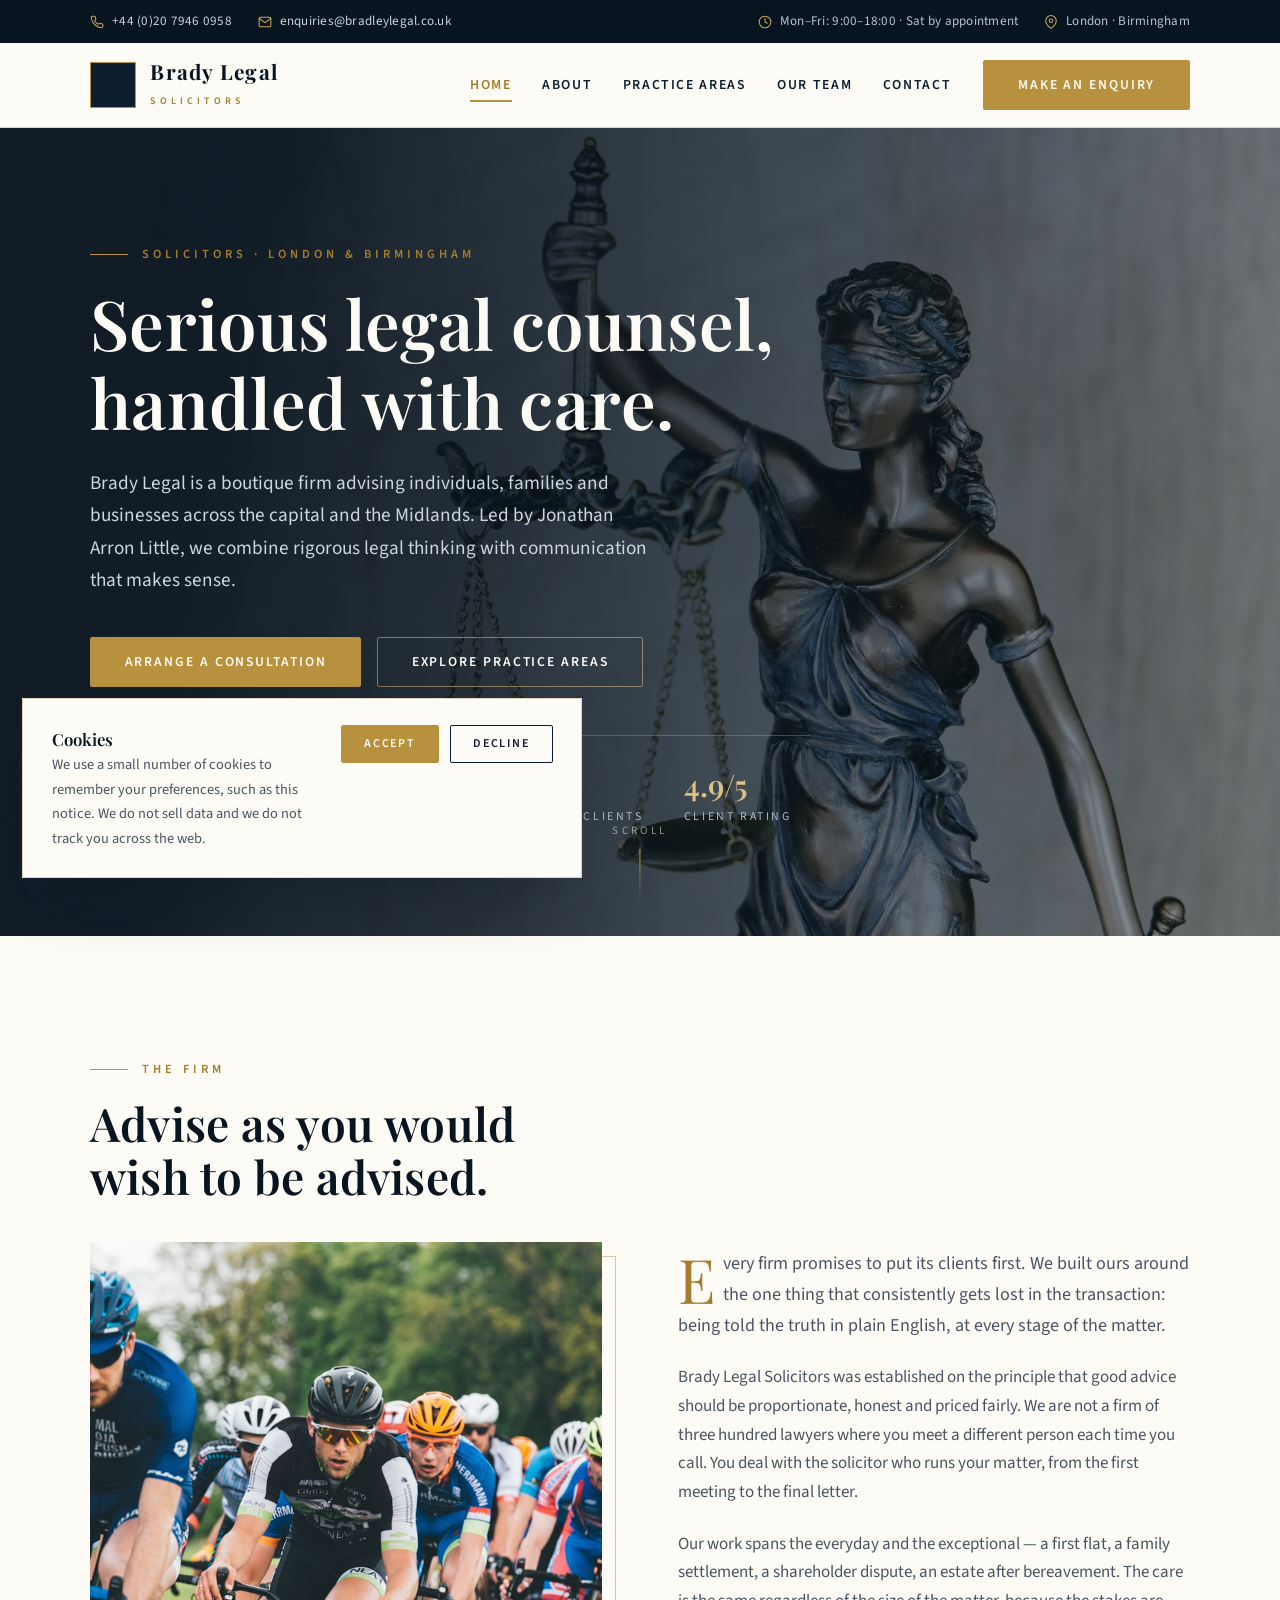
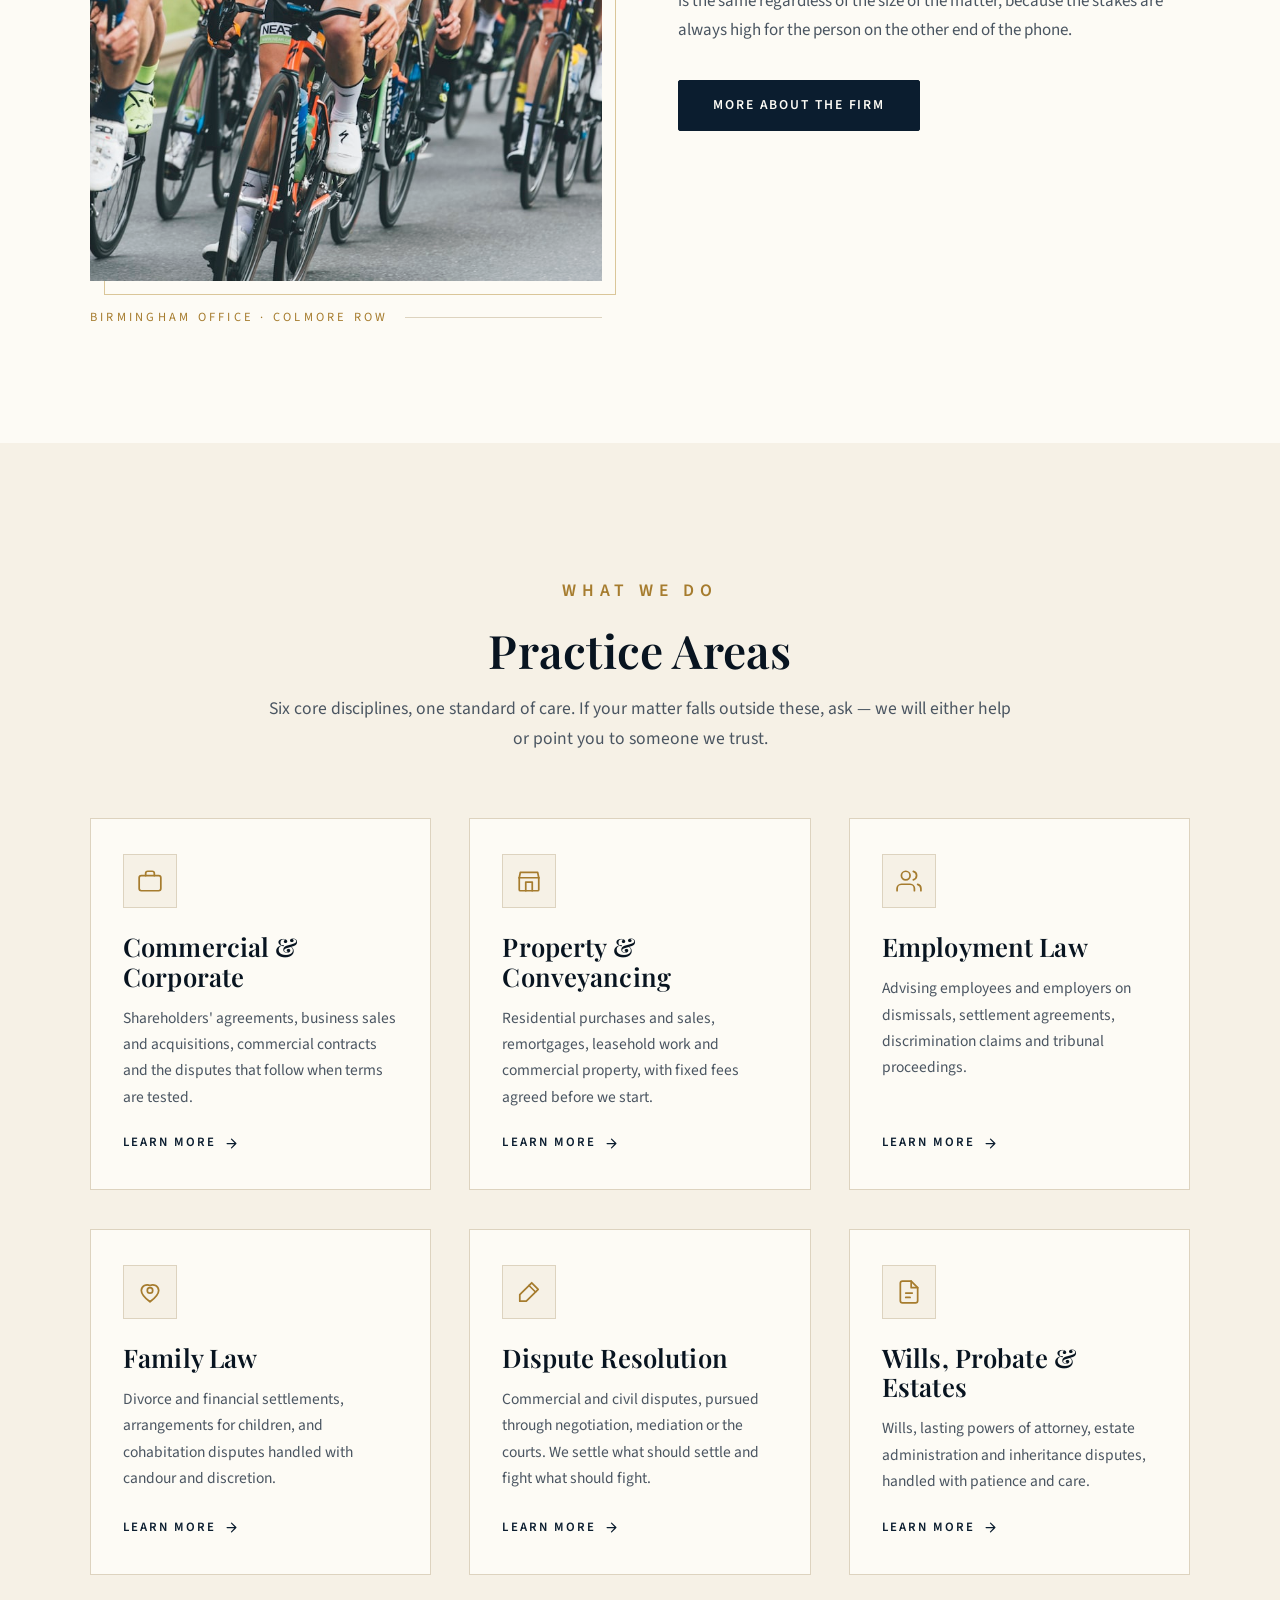
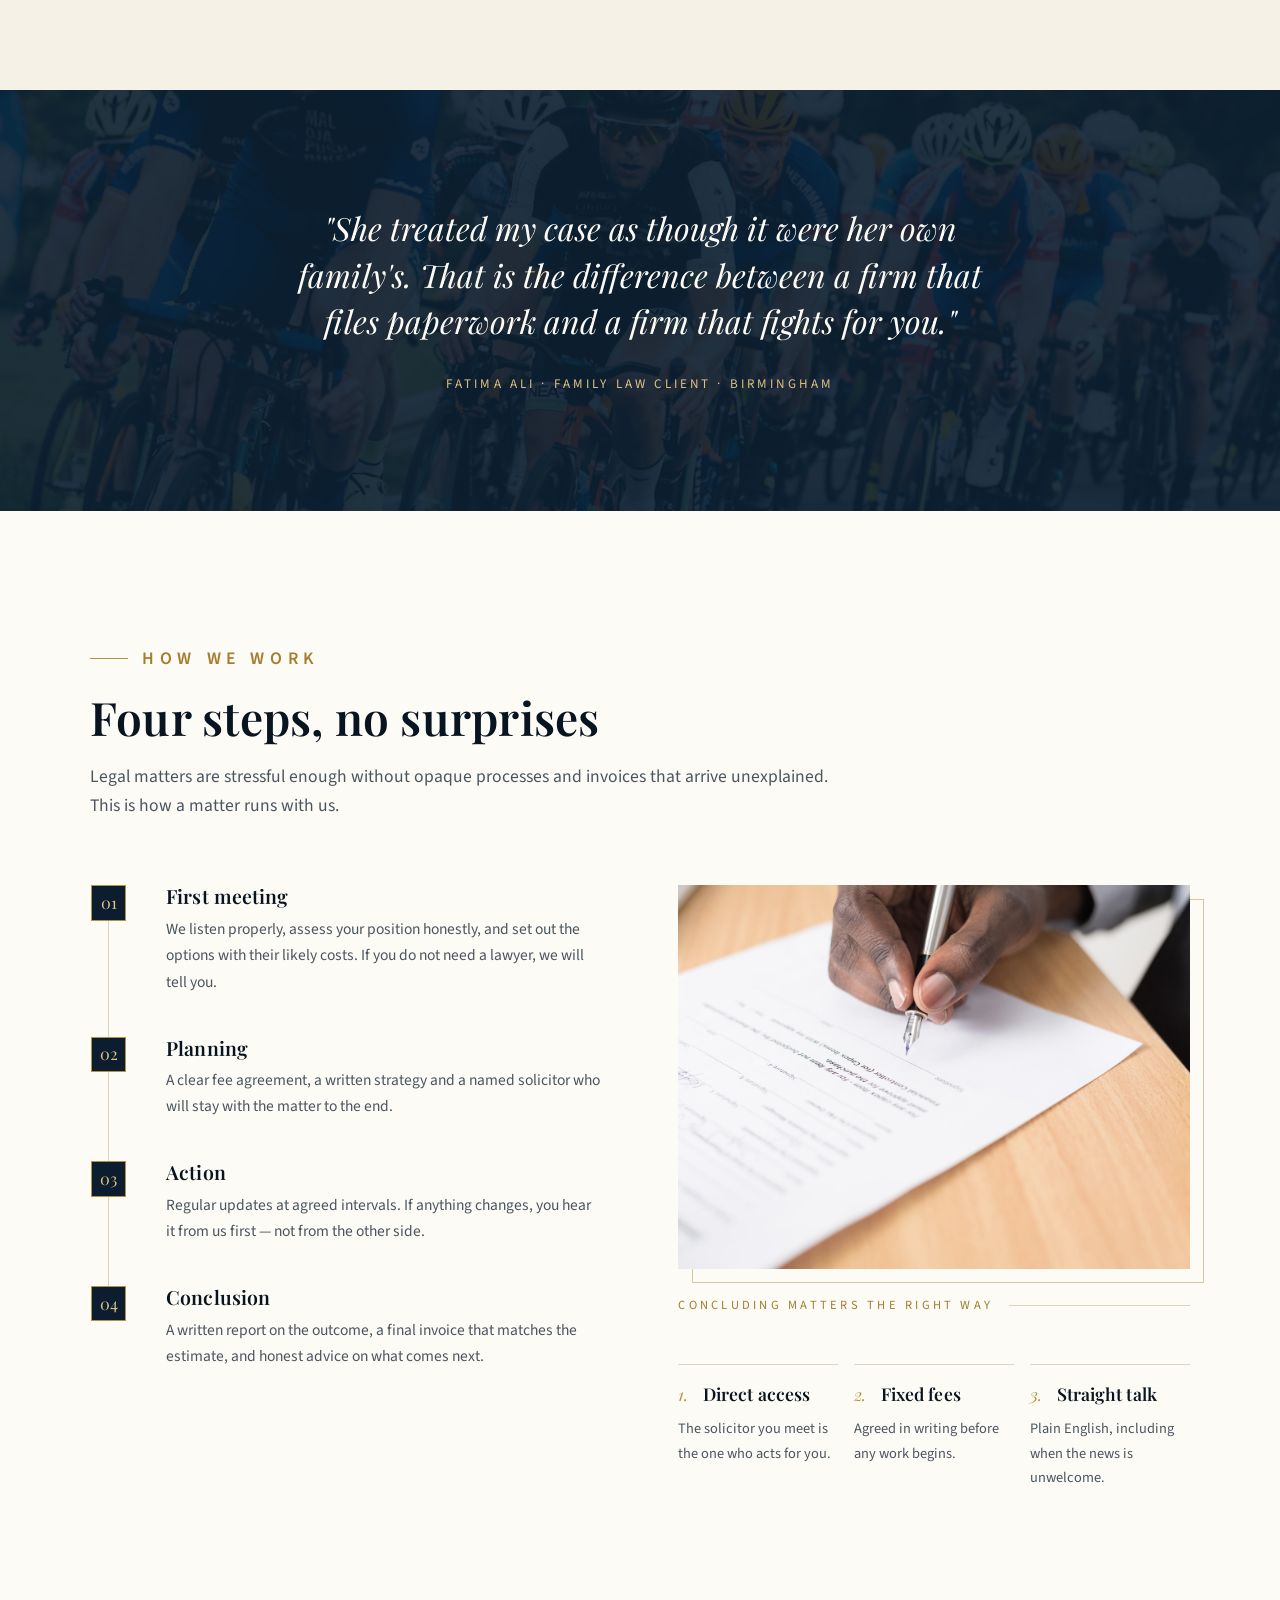
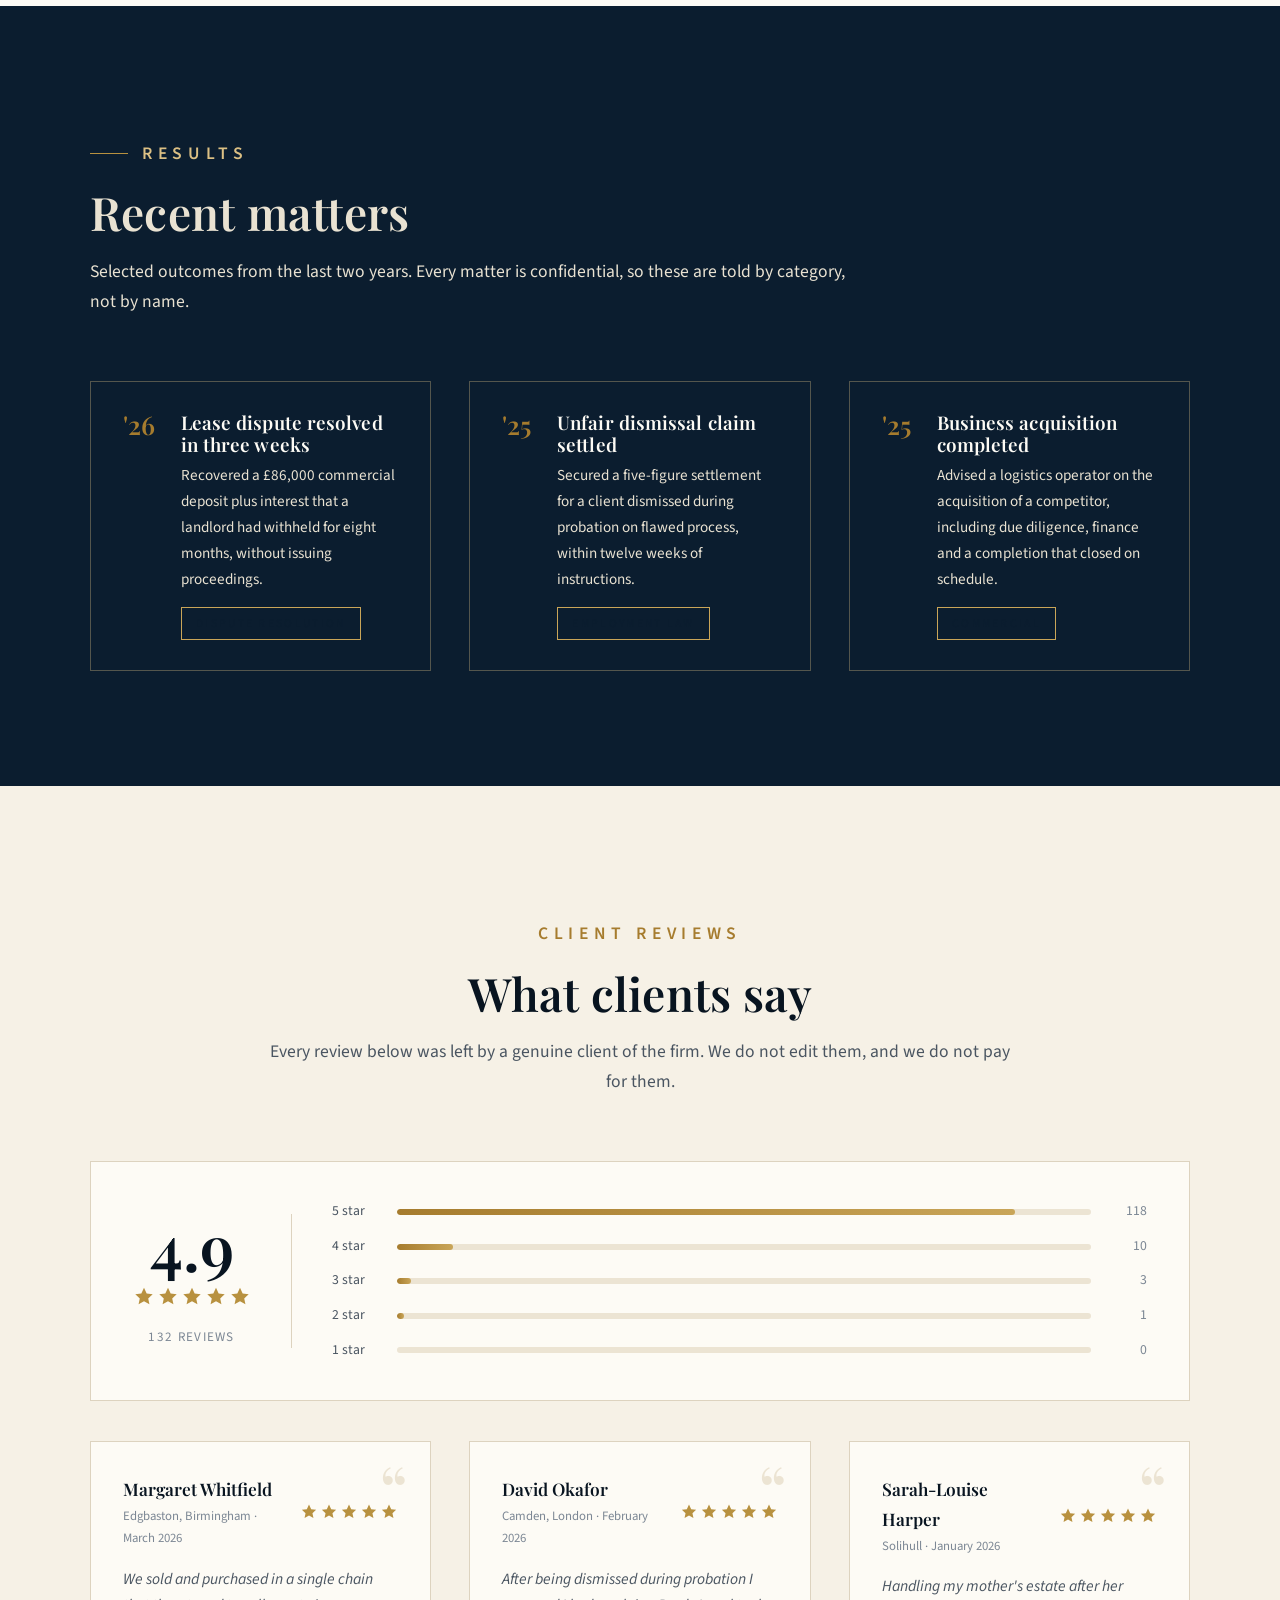
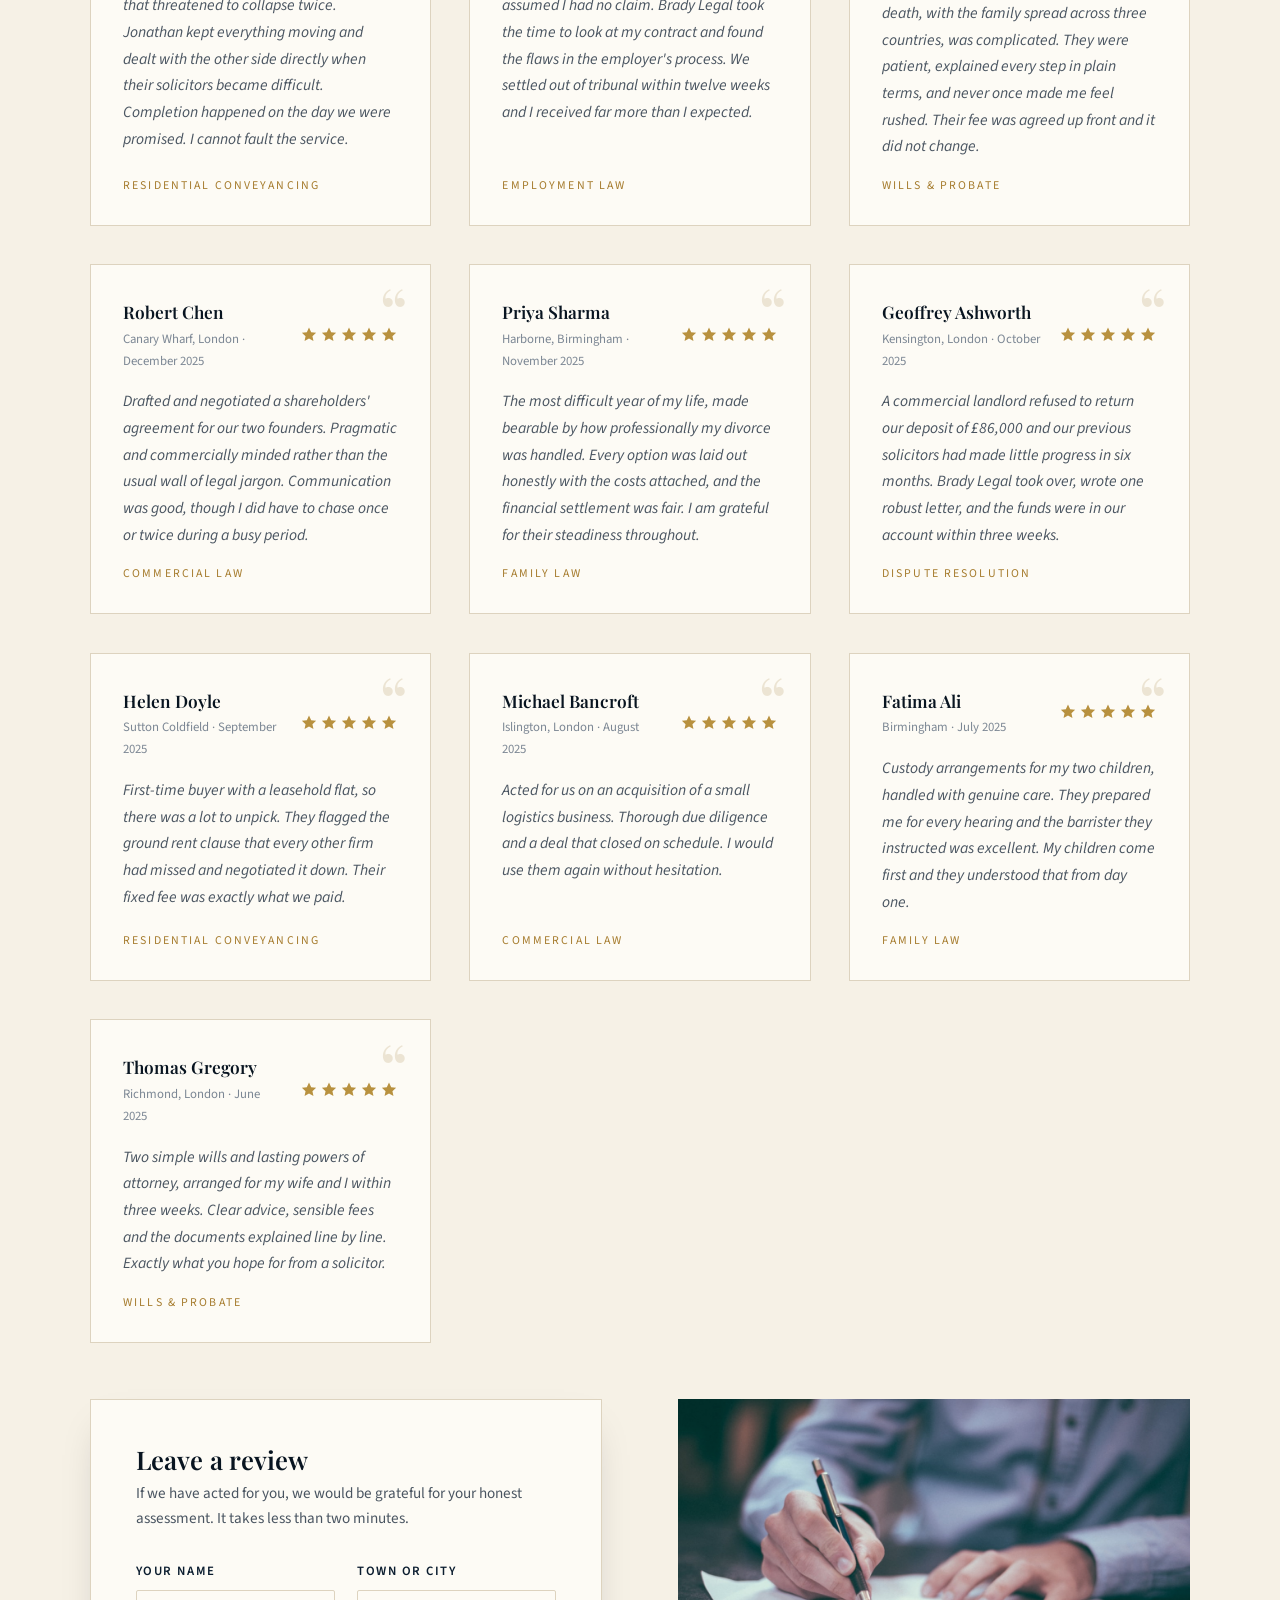
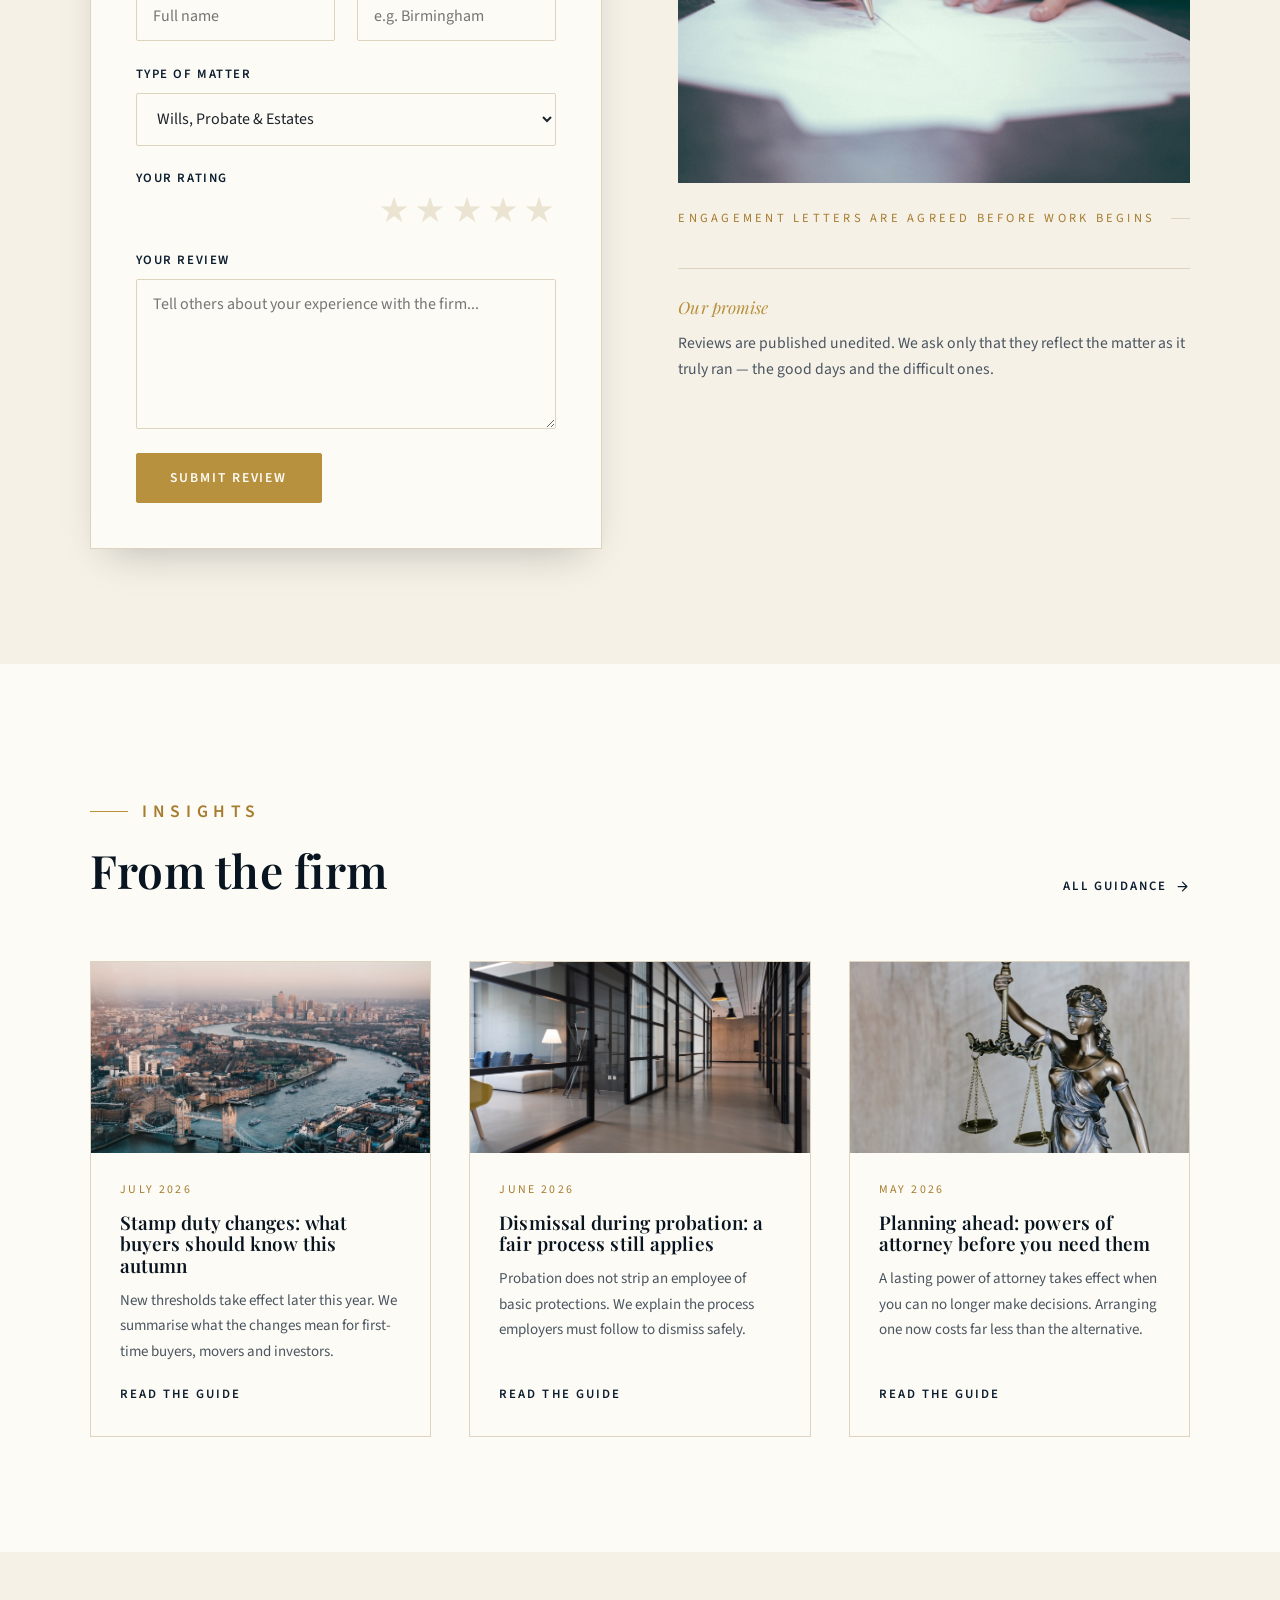
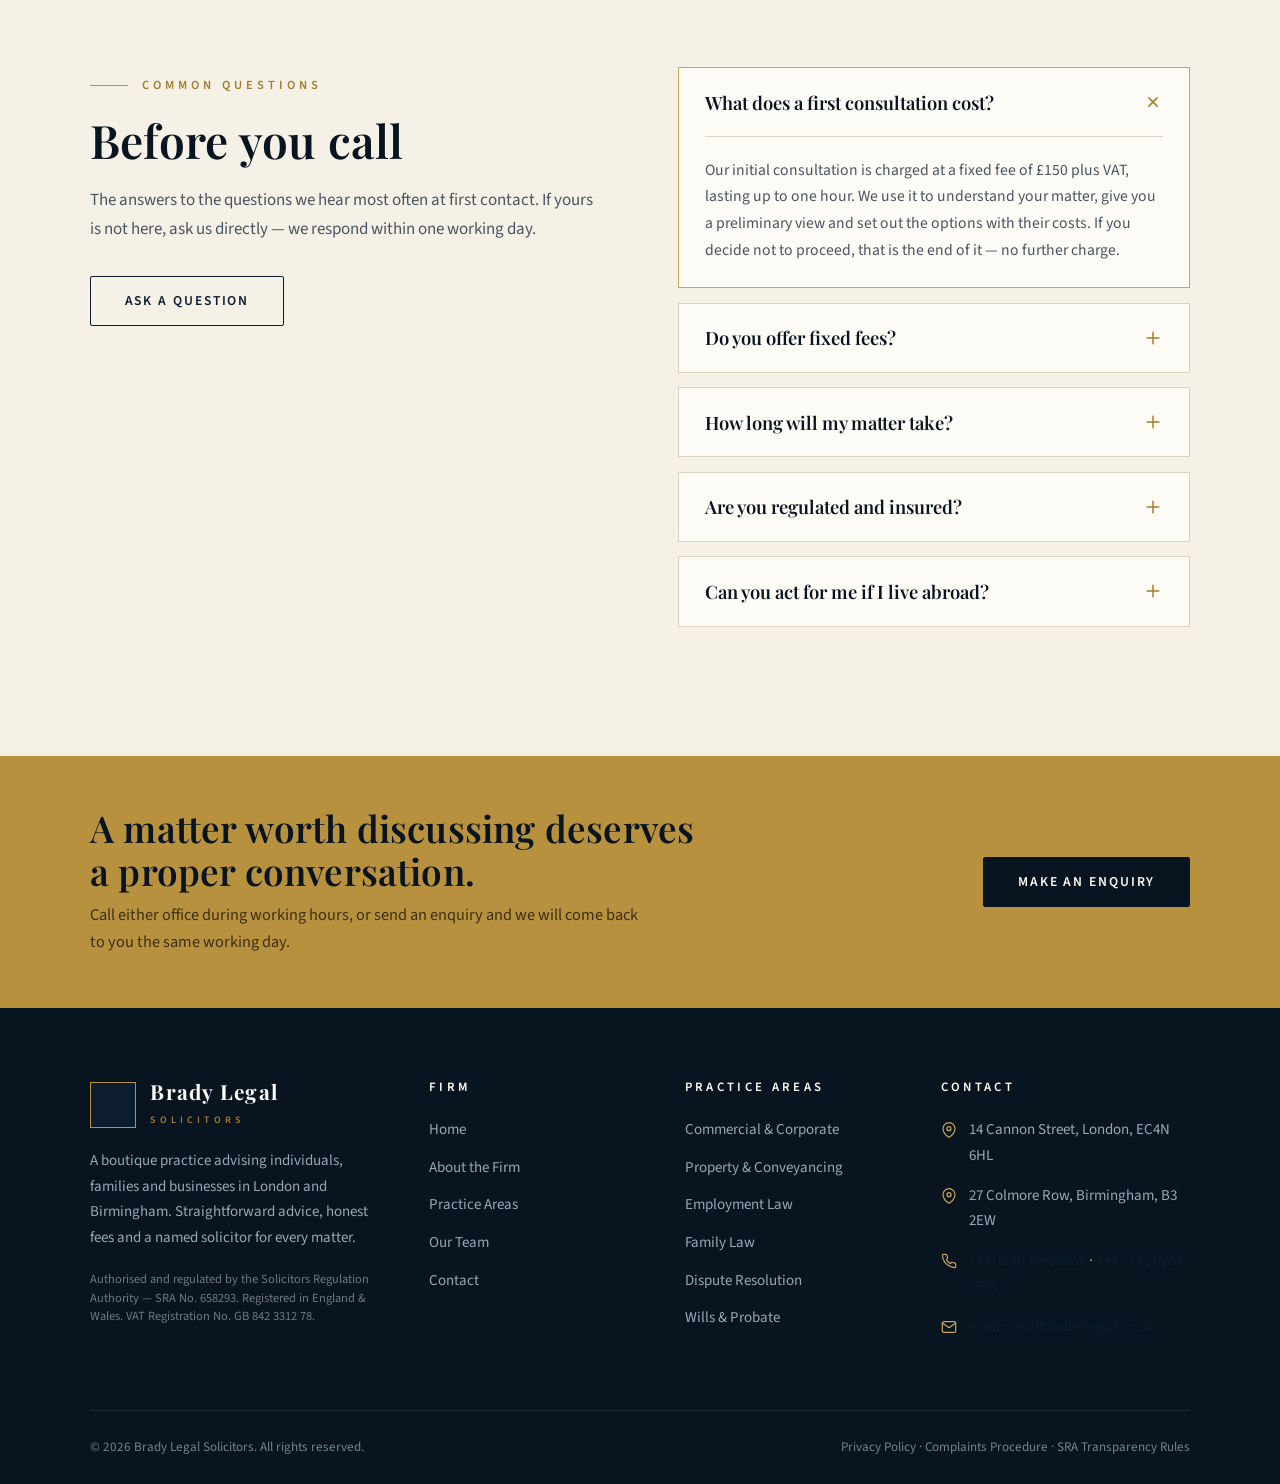
==== index.html @ 03a71bd2 "Fix Google verification token and file" ====
<!DOCTYPE html>
<html lang="en-GB">
<head>
  <meta charset="UTF-8">
  <meta name="google-site-verification" content="8b2198992113b233">
  <meta name="viewport" content="width=device-width, initial-scale=1.0">
  <title>Brady Legal Solicitors | London &amp; Birmingham Law Firm</title>
  <meta name="description" content="Brady Legal Solicitors is a boutique law firm in London and Birmingham led by Jonathan Arron Little. Commercial law, conveyancing, employment, family law, dispute resolution and probate.">
  <link rel="preconnect" href="https://fonts.googleapis.com">
  <link rel="preconnect" href="https://fonts.gstatic.com" crossorigin>
  <link href="https://fonts.googleapis.com/css2?family=Playfair+Display:ital,wght@0,400;0,500;0,600;0,700;1,400;1,500&family=Source+Sans+3:wght@300;400;600&display=swap" rel="stylesheet">
  <link rel="stylesheet" href="css/style.css">
  <link rel="icon" type="image/svg+xml" href="data:image/svg+xml,%3Csvg xmlns='http://www.w3.org/2000/svg' viewBox='0 0 32 32'%3E%3Crect width='32' height='32' fill='%230b1d2f'/%3E%3Cpath d='M16 6v20M8 10h16M8 14h16M10 24h12' stroke='%23c9a558' stroke-width='2' fill='none' stroke-linecap='round'/%3E%3C/svg%3E">
</head>
<body>

  <!-- Top bar -->
  <div class="topbar">
    <div class="container topbar__inner">
      <div class="topbar__left">
        <span class="topbar__item">
          <svg viewBox="0 0 24 24" fill="none" stroke-width="1.8" stroke-linecap="round" stroke-linejoin="round"><path d="M22 16.92v3a2 2 0 0 1-2.18 2 19.79 19.79 0 0 1-8.63-3.07 19.5 19.5 0 0 1-6-6 19.79 19.79 0 0 1-3.07-8.67A2 2 0 0 1 4.11 2h3a2 2 0 0 1 2 1.72c.127.96.361 1.903.7 2.81a2 2 0 0 1-.45 2.11L8.09 9.91a16 16 0 0 0 6 6l1.27-1.27a2 2 0 0 1 2.11-.45c.907.339 1.85.573 2.81.7A2 2 0 0 1 22 16.92z"/></svg>
          <a href="tel:+442079460958">+44 (0)20 7946 0958</a>
        </span>
        <span class="topbar__item hide-sm">
          <svg viewBox="0 0 24 24" fill="none" stroke-width="1.8" stroke-linecap="round" stroke-linejoin="round"><path d="M4 4h16c1.1 0 2 .9 2 2v12c0 1.1-.9 2-2 2H4c-1.1 0-2-.9-2-2V6c0-1.1.9-2 2-2z"/><polyline points="22,6 12,13 2,6"/></svg>
          <a href="mailto:enquiries@bradleylegal.co.uk">enquiries@bradleylegal.co.uk</a>
        </span>
      </div>
      <div class="topbar__right">
        <span class="topbar__item">
          <svg viewBox="0 0 24 24" fill="none" stroke-width="1.8" stroke-linecap="round" stroke-linejoin="round"><circle cx="12" cy="12" r="10"/><polyline points="12 6 12 12 16 14"/></svg>
          Mon–Fri: 9:00–18:00 &middot; Sat by appointment
        </span>
        <span class="topbar__item">
          <svg viewBox="0 0 24 24" fill="none" stroke-width="1.8" stroke-linecap="round" stroke-linejoin="round"><path d="M21 10c0 7-9 13-9 13s-9-6-9-13a9 9 0 0 1 18 0z"/><circle cx="12" cy="10" r="3"/></svg>
          London &middot; Birmingham
        </span>
      </div>
    </div>
  </div>

  <!-- Header -->
  <header class="header" id="top">
    <div class="container header__inner">
      <a class="brand" href="index.html" aria-label="Brady Legal Solicitors — home">
        <span class="brand__mark">
          <svg viewBox="0 0 32 32" fill="none" stroke-width="1.6" stroke-linecap="round"><path d="M16 6v20M8 10h16M8 14h16M10 24h12"/><path d="M16 6l6 3M16 6l-6 3"/></svg>
        </span>
        <span>
          <span class="brand__name">Brady Legal</span>
          <span class="brand__sub">Solicitors</span>
        </span>
      </a>

      <nav class="nav" aria-label="Main navigation">
        <ul class="nav__links" id="navLinks">
          <li><a class="nav__link is-active" href="index.html">Home</a></li>
          <li><a class="nav__link" href="about.html">About</a></li>
          <li><a class="nav__link" href="practice.html">Practice Areas</a></li>
          <li><a class="nav__link" href="team.html">Our Team</a></li>
          <li><a class="nav__link" href="contact.html">Contact</a></li>
        </ul>
        <a class="btn btn--gold nav__cta" href="contact.html">Make an Enquiry</a>
        <button class="nav__toggle" aria-label="Toggle menu" aria-expanded="false">
          <svg viewBox="0 0 24 24" fill="none" stroke="currentColor" stroke-width="1.8" stroke-linecap="round"><line x1="3" y1="7" x2="21" y2="7"/><line x1="3" y1="12" x2="21" y2="12"/><line x1="3" y1="17" x2="21" y2="17"/></svg>
        </button>
      </nav>
    </div>
  </header>

  <main>

    <!-- Hero -->
    <section class="hero">
      <div class="hero__bg" role="img" aria-label="The Old Bailey courthouse in London"></div>
      <div class="container">
        <div class="hero__inner">
          <p class="eyebrow">Solicitors &middot; London &amp; Birmingham</p>
          <h1>Serious legal counsel, handled with care.</h1>
          <p class="hero__lede">Brady Legal is a boutique firm advising individuals, families and businesses across the capital and the Midlands. Led by Jonathan Arron Little, we combine rigorous legal thinking with communication that makes sense.</p>
          <div class="hero__actions">
            <a class="btn btn--gold" href="contact.html">Arrange a Consultation</a>
            <a class="btn btn--ghost" href="practice.html">Explore Practice Areas</a>
          </div>
          <div class="hero__rule">
            <div class="hero__rule-item">
              <span class="hero__rule-num">25+</span>
              <span class="hero__rule-label">Years experience</span>
            </div>
            <div class="hero__rule-item">
              <span class="hero__rule-num">2,000+</span>
              <span class="hero__rule-label">Matters concluded</span>
            </div>
            <div class="hero__rule-item">
              <span class="hero__rule-num">&pound;40m+</span>
              <span class="hero__rule-label">Recovered for clients</span>
            </div>
            <div class="hero__rule-item">
              <span class="hero__rule-num">4.9/5</span>
              <span class="hero__rule-label">Client rating</span>
            </div>
          </div>
        </div>
      </div>
      <div class="hero__scroll">Scroll</div>
    </section>

    <!-- The firm -->
    <section class="section">
      <div class="container grid-2">
        <div class="reveal">
          <p class="eyebrow">The Firm</p>
          <h2>Advise as you would wish to be advised.</h2>
          <div class="img-frame img-frame--overlap" style="margin-top:2.4rem;">
            <img src="assets/img/law-library.jpg" alt="The library at Brady Legal's Birmingham office" loading="lazy">
          </div>
          <div class="caption-rule">Birmingham office &middot; Colmore Row</div>
        </div>
        <div class="reveal" data-delay="1">
          <p class="lead dropcap">Every firm promises to put its clients first. We built ours around the one thing that consistently gets lost in the transaction: being told the truth in plain English, at every stage of the matter.</p>
          <p style="margin-top:1.4rem;">Brady Legal Solicitors was established on the principle that good advice should be proportionate, honest and priced fairly. We are not a firm of three hundred lawyers where you meet a different person each time you call. You deal with the solicitor who runs your matter, from the first meeting to the final letter.</p>
          <p style="margin-top:1.4rem;">Our work spans the everyday and the exceptional — a first flat, a family settlement, a shareholder dispute, an estate after bereavement. The care is the same regardless of the size of the matter, because the stakes are always high for the person on the other end of the phone.</p>
          <a class="btn btn--navy" style="margin-top:2.2rem;" href="about.html">More About the Firm</a>
        </div>
      </div>
    </section>

    <!-- Practice areas -->
    <section class="section section--tint" id="practice">
      <div class="container">
        <div class="section-head section-head--center reveal">
          <p class="eyebrow" style="justify-content:center;">What We Do</p>
          <h2>Practice Areas</h2>
          <p>Six core disciplines, one standard of care. If your matter falls outside these, ask — we will either help or point you to someone we trust.</p>
        </div>
        <div class="grid-3">
          <article class="practice-card reveal">
            <span class="practice-card__icon">
              <svg viewBox="0 0 24 24" fill="none" stroke="currentColor" stroke-width="1.6" stroke-linecap="round" stroke-linejoin="round"><rect x="2" y="7" width="20" height="14" rx="2"/><path d="M16 7V5a2 2 0 0 0-2-2h-4a2 2 0 0 0-2 2v2"/></svg>
            </span>
            <h3>Commercial &amp; Corporate</h3>
            <p>Shareholders' agreements, business sales and acquisitions, commercial contracts and the disputes that follow when terms are tested.</p>
            <a class="practice-card__more" href="practice.html#commercial">Learn more <svg viewBox="0 0 24 24" fill="none" stroke="currentColor" stroke-width="2" stroke-linecap="round" stroke-linejoin="round"><path d="M5 12h14M12 5l7 7-7 7"/></svg></a>
          </article>
          <article class="practice-card reveal" data-delay="1">
            <span class="practice-card__icon">
              <svg viewBox="0 0 24 24" fill="none" stroke="currentColor" stroke-width="1.6" stroke-linecap="round" stroke-linejoin="round"><path d="M3 9l1-5h16l1 5"/><path d="M21 9v11a1 1 0 0 1-1 1H4a1 1 0 0 1-1-1V9"/><path d="M3 9h18"/><path d="M9 21v-8h6v8"/></svg>
            </span>
            <h3>Property &amp; Conveyancing</h3>
            <p>Residential purchases and sales, remortgages, leasehold work and commercial property, with fixed fees agreed before we start.</p>
            <a class="practice-card__more" href="practice.html#property">Learn more <svg viewBox="0 0 24 24" fill="none" stroke="currentColor" stroke-width="2" stroke-linecap="round" stroke-linejoin="round"><path d="M5 12h14M12 5l7 7-7 7"/></svg></a>
          </article>
          <article class="practice-card reveal" data-delay="2">
            <span class="practice-card__icon">
              <svg viewBox="0 0 24 24" fill="none" stroke="currentColor" stroke-width="1.6" stroke-linecap="round" stroke-linejoin="round"><path d="M17 21v-2a4 4 0 0 0-4-4H5a4 4 0 0 0-4 4v2"/><circle cx="9" cy="7" r="4"/><path d="M23 21v-2a4 4 0 0 0-3-3.87"/><path d="M16 3.13a4 4 0 0 1 0 7.75"/></svg>
            </span>
            <h3>Employment Law</h3>
            <p>Advising employees and employers on dismissals, settlement agreements, discrimination claims and tribunal proceedings.</p>
            <a class="practice-card__more" href="practice.html#employment">Learn more <svg viewBox="0 0 24 24" fill="none" stroke="currentColor" stroke-width="2" stroke-linecap="round" stroke-linejoin="round"><path d="M5 12h14M12 5l7 7-7 7"/></svg></a>
          </article>
          <article class="practice-card reveal">
            <span class="practice-card__icon">
              <svg viewBox="0 0 24 24" fill="none" stroke="currentColor" stroke-width="1.6" stroke-linecap="round" stroke-linejoin="round"><path d="M12 21c-4.97-3.73-8-7.09-8-10.5A5.5 5.5 0 0 1 12 6a5.5 5.5 0 0 1 8 4.5c0 3.41-3.03 6.77-8 10.5z"/><circle cx="12" cy="10.5" r="2.5"/></svg>
            </span>
            <h3>Family Law</h3>
            <p>Divorce and financial settlements, arrangements for children, and cohabitation disputes handled with candour and discretion.</p>
            <a class="practice-card__more" href="practice.html#family">Learn more <svg viewBox="0 0 24 24" fill="none" stroke="currentColor" stroke-width="2" stroke-linecap="round" stroke-linejoin="round"><path d="M5 12h14M12 5l7 7-7 7"/></svg></a>
          </article>
          <article class="practice-card reveal" data-delay="1">
            <span class="practice-card__icon">
              <svg viewBox="0 0 24 24" fill="none" stroke="currentColor" stroke-width="1.6" stroke-linecap="round" stroke-linejoin="round"><path d="M14.5 3.5l6 6-11 11H3.5v-6l11-11z"/><path d="M12 6l6 6"/></svg>
            </span>
            <h3>Dispute Resolution</h3>
            <p>Commercial and civil disputes, pursued through negotiation, mediation or the courts. We settle what should settle and fight what should fight.</p>
            <a class="practice-card__more" href="practice.html#disputes">Learn more <svg viewBox="0 0 24 24" fill="none" stroke="currentColor" stroke-width="2" stroke-linecap="round" stroke-linejoin="round"><path d="M5 12h14M12 5l7 7-7 7"/></svg></a>
          </article>
          <article class="practice-card reveal" data-delay="2">
            <span class="practice-card__icon">
              <svg viewBox="0 0 24 24" fill="none" stroke="currentColor" stroke-width="1.6" stroke-linecap="round" stroke-linejoin="round"><path d="M14 2H6a2 2 0 0 0-2 2v16a2 2 0 0 0 2 2h12a2 2 0 0 0 2-2V8z"/><path d="M14 2v6h6"/><path d="M9 13h6M9 17h4"/></svg>
            </span>
            <h3>Wills, Probate &amp; Estates</h3>
            <p>Wills, lasting powers of attorney, estate administration and inheritance disputes, handled with patience and care.</p>
            <a class="practice-card__more" href="practice.html#wills">Learn more <svg viewBox="0 0 24 24" fill="none" stroke="currentColor" stroke-width="2" stroke-linecap="round" stroke-linejoin="round"><path d="M5 12h14M12 5l7 7-7 7"/></svg></a>
          </article>
        </div>
      </div>
    </section>

    <!-- Quote band -->
    <section class="testimonial-strip section">
      <div class="container testimonial-strip__inner reveal">
        <p class="testimonial-strip__quote">"She treated my case as though it were her own family's. That is the difference between a firm that files paperwork and a firm that fights for you."</p>
        <p class="testimonial-strip__person">Fatima Ali &middot; Family law client &middot; Birmingham</p>
      </div>
    </section>

    <!-- How we work -->
    <section class="section">
      <div class="container">
        <div class="section-head reveal">
          <p class="eyebrow">How We Work</p>
          <h2>Four steps, no surprises</h2>
          <p>Legal matters are stressful enough without opaque processes and invoices that arrive unexplained. This is how a matter runs with us.</p>
        </div>
        <div class="grid-2" style="align-items:start;">
          <div class="reveal">
            <div class="step">
              <span class="step__num">01</span>
              <h3>First meeting</h3>
              <p>We listen properly, assess your position honestly, and set out the options with their likely costs. If you do not need a lawyer, we will tell you.</p>
            </div>
            <div class="step">
              <span class="step__num">02</span>
              <h3>Planning</h3>
              <p>A clear fee agreement, a written strategy and a named solicitor who will stay with the matter to the end.</p>
            </div>
            <div class="step">
              <span class="step__num">03</span>
              <h3>Action</h3>
              <p>Regular updates at agreed intervals. If anything changes, you hear it from us first — not from the other side.</p>
            </div>
            <div class="step">
              <span class="step__num">04</span>
              <h3>Conclusion</h3>
              <p>A written report on the outcome, a final invoice that matches the estimate, and honest advice on what comes next.</p>
            </div>
          </div>
          <div class="reveal" data-delay="1">
            <div class="img-frame">
              <img src="assets/img/handshake.jpg" alt="Clients concluding an agreement at Brady Legal" loading="lazy" style="aspect-ratio:4/3;object-fit:cover;width:100%;">
            </div>
            <div class="caption-rule">Concluding matters the right way</div>
            <div class="grid-3" style="margin-top:3rem;gap:1rem;">
              <div class="value-item" style="padding-top:1.2rem;">
                <h3 style="font-size:1.1rem;"><span>1.</span>Direct access</h3>
                <p style="font-size:0.9rem;">The solicitor you meet is the one who acts for you.</p>
              </div>
              <div class="value-item" style="padding-top:1.2rem;">
                <h3 style="font-size:1.1rem;"><span>2.</span>Fixed fees</h3>
                <p style="font-size:0.9rem;">Agreed in writing before any work begins.</p>
              </div>
              <div class="value-item" style="padding-top:1.2rem;">
                <h3 style="font-size:1.1rem;"><span>3.</span>Straight talk</h3>
                <p style="font-size:0.9rem;">Plain English, including when the news is unwelcome.</p>
              </div>
            </div>
          </div>
        </div>
      </div>
    </section>

    <!-- Recent matters -->
    <section class="section section--navy">
      <div class="container">
        <div class="section-head reveal">
          <p class="eyebrow">Results</p>
          <h2>Recent matters</h2>
          <p>Selected outcomes from the last two years. Every matter is confidential, so these are told by category, not by name.</p>
        </div>
        <div class="grid-3">
          <article class="case-card reveal" style="background:transparent;border-color:rgba(220,192,132,0.35);">
            <span class="case-card__year">'26</span>
            <div>
              <h3 style="color:var(--ivory-100);">Lease dispute resolved in three weeks</h3>
              <p>Recovered a &pound;86,000 commercial deposit plus interest that a landlord had withheld for eight months, without issuing proceedings.</p>
              <span class="case-card__tag">Dispute Resolution</span>
            </div>
          </article>
          <article class="case-card reveal" data-delay="1" style="background:transparent;border-color:rgba(220,192,132,0.35);">
            <span class="case-card__year">'25</span>
            <div>
              <h3 style="color:var(--ivory-100);">Unfair dismissal claim settled</h3>
              <p>Secured a five-figure settlement for a client dismissed during probation on flawed process, within twelve weeks of instructions.</p>
              <span class="case-card__tag">Employment Law</span>
            </div>
          </article>
          <article class="case-card reveal" data-delay="2" style="background:transparent;border-color:rgba(220,192,132,0.35);">
            <span class="case-card__year">'25</span>
            <div>
              <h3 style="color:var(--ivory-100);">Business acquisition completed</h3>
              <p>Advised a logistics operator on the acquisition of a competitor, including due diligence, finance and a completion that closed on schedule.</p>
              <span class="case-card__tag">Commercial</span>
            </div>
          </article>
        </div>
      </div>
    </section>

    <!-- Reviews -->
    <section class="section section--tint" id="reviews">
      <div class="container">
        <div class="section-head section-head--center reveal">
          <p class="eyebrow">Client Reviews</p>
          <h2>What clients say</h2>
          <p>Every review below was left by a genuine client of the firm. We do not edit them, and we do not pay for them.</p>
        </div>

        <div class="reveal" data-rating-summary>
          <div class="review-summary">
            <div class="review-summary__score">
              <div class="review-summary__num">4.9</div>
              <div class="review-summary__stars"></div>
              <div class="review-summary__count">132 reviews</div>
            </div>
            <div class="rating-bars">
              <div class="rating-row">
                <span>5 star</span>
                <div class="rating-row__track"><div class="rating-row__fill" style="width:89%;"></div></div>
                <span class="rating-row__count">118</span>
              </div>
              <div class="rating-row">
                <span>4 star</span>
                <div class="rating-row__track"><div class="rating-row__fill" style="width:8%;"></div></div>
                <span class="rating-row__count">10</span>
              </div>
              <div class="rating-row">
                <span>3 star</span>
                <div class="rating-row__track"><div class="rating-row__fill" style="width:2%;"></div></div>
                <span class="rating-row__count">3</span>
              </div>
              <div class="rating-row">
                <span>2 star</span>
                <div class="rating-row__track"><div class="rating-row__fill" style="width:1%;"></div></div>
                <span class="rating-row__count">1</span>
              </div>
              <div class="rating-row">
                <span>1 star</span>
                <div class="rating-row__track"><div class="rating-row__fill" style="width:0%;"></div></div>
                <span class="rating-row__count">0</span>
              </div>
            </div>
          </div>
        </div>

        <div class="grid-3" data-review-grid style="margin-top:2.5rem;"></div>

        <div class="grid-2" style="margin-top:3.5rem;align-items:start;">
          <div class="reveal">
            <div class="review-form">
              <h3>Leave a review</h3>
              <p class="field-note" style="font-size:0.95rem;">If we have acted for you, we would be grateful for your honest assessment. It takes less than two minutes.</p>
              <form data-review-form novalidate>
                <div class="form-grid">
                  <div class="field">
                    <label for="review-name">Your name</label>
                    <input id="review-name" type="text" placeholder="Full name" required>
                  </div>
                  <div class="field">
                    <label for="review-location">Town or city</label>
                    <input id="review-location" type="text" placeholder="e.g. Birmingham">
                  </div>
                  <div class="field field--full">
                    <label for="review-case">Type of matter</label>
                    <select id="review-case">
                      <option>Commercial Law</option>
                      <option>Property &amp; Conveyancing</option>
                      <option>Employment Law</option>
                      <option>Family Law</option>
                      <option>Dispute Resolution</option>
                      <option selected>Wills, Probate &amp; Estates</option>
                      <option>Other</option>
                    </select>
                  </div>
                  <div class="field field--full">
                    <label>Your rating</label>
                    <div class="rating-input">
                      <input type="radio" id="star5" name="rating" value="5">
                      <label for="star5" title="5 stars"></label>
                      <input type="radio" id="star4" name="rating" value="4">
                      <label for="star4" title="4 stars"></label>
                      <input type="radio" id="star3" name="rating" value="3">
                      <label for="star3" title="3 stars"></label>
                      <input type="radio" id="star2" name="rating" value="2">
                      <label for="star2" title="2 stars"></label>
                      <input type="radio" id="star1" name="rating" value="1">
                      <label for="star1" title="1 star"></label>
                    </div>
                  </div>
                  <div class="field field--full">
                    <label for="review-text">Your review</label>
                    <textarea id="review-text" placeholder="Tell others about your experience with the firm..." required></textarea>
                  </div>
                </div>
                <button class="btn btn--gold" type="submit" style="margin-top:1.5rem;">Submit Review</button>
                <div class="form-status" role="status" aria-live="polite"></div>
              </form>
            </div>
          </div>
          <div class="reveal" data-delay="1">
            <div class="img-frame">
              <img src="assets/img/contract-signing.jpg" alt="A client signing an engagement letter at Brady Legal" loading="lazy" style="aspect-ratio:4/3;object-fit:cover;width:100%;">
            </div>
            <div class="caption-rule">Engagement letters are agreed before work begins</div>
            <div class="value-item" style="margin-top:2.4rem;">
              <h3><span>Our promise</span></h3>
              <p>Reviews are published unedited. We ask only that they reflect the matter as it truly ran — the good days and the difficult ones.</p>
            </div>
          </div>
        </div>
      </div>
    </section>

    <!-- Insights -->
    <section class="section">
      <div class="container">
        <div class="section-head reveal" style="display:flex;justify-content:space-between;align-items:flex-end;max-width:none;">
          <div>
            <p class="eyebrow">Insights</p>
            <h2>From the firm</h2>
          </div>
          <a class="practice-card__more" href="practice.html">All guidance <svg viewBox="0 0 24 24" fill="none" stroke="currentColor" stroke-width="2" stroke-linecap="round" stroke-linejoin="round"><path d="M5 12h14M12 5l7 7-7 7"/></svg></a>
        </div>
        <div class="grid-3">
          <article class="news-card reveal">
            <div class="news-card__img">
              <img src="assets/img/london-city.jpg" alt="The City of London skyline" loading="lazy">
            </div>
            <div class="news-card__body">
              <span class="news-card__date">July 2026</span>
              <h3>Stamp duty changes: what buyers should know this autumn</h3>
              <p>New thresholds take effect later this year. We summarise what the changes mean for first-time buyers, movers and investors.</p>
              <a class="news-card__more" href="practice.html#property">Read the guide</a>
            </div>
          </article>
          <article class="news-card reveal" data-delay="1">
            <div class="news-card__img">
              <img src="assets/img/office-boardroom.jpg" alt="A boardroom meeting in progress" loading="lazy">
            </div>
            <div class="news-card__body">
              <span class="news-card__date">June 2026</span>
              <h3>Dismissal during probation: a fair process still applies</h3>
              <p>Probation does not strip an employee of basic protections. We explain the process employers must follow to dismiss safely.</p>
              <a class="news-card__more" href="practice.html#employment">Read the guide</a>
            </div>
          </article>
          <article class="news-card reveal" data-delay="2">
            <div class="news-card__img">
              <img src="assets/img/legal-docs.jpg" alt="Legal documents and a fountain pen" loading="lazy">
            </div>
            <div class="news-card__body">
              <span class="news-card__date">May 2026</span>
              <h3>Planning ahead: powers of attorney before you need them</h3>
              <p>A lasting power of attorney takes effect when you can no longer make decisions. Arranging one now costs far less than the alternative.</p>
              <a class="news-card__more" href="practice.html#wills">Read the guide</a>
            </div>
          </article>
        </div>
      </div>
    </section>

    <!-- FAQ -->
    <section class="section section--tint">
      <div class="container grid-2" style="align-items:start;">
        <div class="reveal">
          <p class="eyebrow">Common Questions</p>
          <h2>Before you call</h2>
          <p style="margin-top:1.2rem;">The answers to the questions we hear most often at first contact. If yours is not here, ask us directly — we respond within one working day.</p>
          <a class="btn btn--inkline" style="margin-top:2rem;" href="contact.html">Ask a Question</a>
        </div>
        <div class="reveal" data-delay="1">
          <div class="faq-item is-open">
            <button class="faq-item__q" type="button">What does a first consultation cost?<svg viewBox="0 0 24 24" fill="none" stroke="currentColor" stroke-width="1.8" stroke-linecap="round"><path d="M12 5v14M5 12h14"/></svg></button>
            <div class="faq-item__a" style="max-height:200px;">
              <div class="faq-item__a-inner">Our initial consultation is charged at a fixed fee of &pound;150 plus VAT, lasting up to one hour. We use it to understand your matter, give you a preliminary view and set out the options with their costs. If you decide not to proceed, that is the end of it — no further charge.</div>
            </div>
          </div>
          <div class="faq-item">
            <button class="faq-item__q" type="button">Do you offer fixed fees?<svg viewBox="0 0 24 24" fill="none" stroke="currentColor" stroke-width="1.8" stroke-linecap="round"><path d="M12 5v14M5 12h14"/></svg></button>
            <div class="faq-item__a">
              <div class="faq-item__a-inner">For most residential matters, yes. Conveyancing, wills and probate are quoted as a fixed fee before any work begins. Litigation is charged on a transparent hourly basis with a running costs update sent to you at each stage, so there are never surprises on the invoice.</div>
            </div>
          </div>
          <div class="faq-item">
            <button class="faq-item__q" type="button">How long will my matter take?<svg viewBox="0 0 24 24" fill="none" stroke="currentColor" stroke-width="1.8" stroke-linecap="round"><path d="M12 5v14M5 12h14"/></svg></button>
            <div class="faq-item__a">
              <div class="faq-item__a-inner">It depends entirely on the matter and, in litigation, on the court's timetable. What we control is our side: every matter receives a realistic timeline at the outset, and you will be told promptly when that timeline changes and why.</div>
            </div>
          </div>
          <div class="faq-item">
            <button class="faq-item__q" type="button">Are you regulated and insured?<svg viewBox="0 0 24 24" fill="none" stroke="currentColor" stroke-width="1.8" stroke-linecap="round"><path d="M12 5v14M5 12h14"/></svg></button>
            <div class="faq-item__a">
              <div class="faq-item__a-inner">Yes. Brady Legal Solicitors is authorised and regulated by the Solicitors Regulation Authority (SRA No. 658293) and carries professional indemnity insurance as required by the SRA's regulations. This information is set out in our terms of business, provided before any engagement.</div>
            </div>
          </div>
          <div class="faq-item">
            <button class="faq-item__q" type="button">Can you act for me if I live abroad?<svg viewBox="0 0 24 24" fill="none" stroke="currentColor" stroke-width="1.8" stroke-linecap="round"><path d="M12 5v14M5 12h14"/></svg></button>
            <div class="faq-item__a">
              <div class="faq-item__a-inner">For most matters, yes. We regularly act for clients living overseas, particularly on English property purchases and estate administration. Meetings can be held by video call, and we work to your timezone where practical.</div>
            </div>
          </div>
        </div>
      </div>
    </section>

    <!-- CTA band -->
    <section class="cta-band">
      <div class="container cta-band__inner">
        <div>
          <h2>A matter worth discussing deserves a proper conversation.</h2>
          <p>Call either office during working hours, or send an enquiry and we will come back to you the same working day.</p>
        </div>
        <a class="btn btn--navy" href="contact.html">Make an Enquiry</a>
      </div>
    </section>

  </main>

  <!-- Footer -->
  <footer class="footer">
    <div class="container">
      <div class="footer__top">
        <div class="footer__about">
          <a class="brand" href="index.html" style="color:var(--ivory-100);">
            <span class="brand__mark">
              <svg viewBox="0 0 32 32" fill="none" stroke-width="1.6" stroke-linecap="round"><path d="M16 6v20M8 10h16M8 14h16M10 24h12"/><path d="M16 6l6 3M16 6l-6 3"/></svg>
            </span>
            <span>
              <span class="brand__name" style="color:var(--ivory-100);">Brady Legal</span>
              <span class="brand__sub">Solicitors</span>
            </span>
          </a>
          <p>A boutique practice advising individuals, families and businesses in London and Birmingham. Straightforward advice, honest fees and a named solicitor for every matter.</p>
          <p class="footer__reg">Authorised and regulated by the Solicitors Regulation Authority &mdash; SRA No. 658293. Registered in England &amp; Wales. VAT Registration No. GB 842 3312 78.</p>
        </div>
        <div>
          <h4>Firm</h4>
          <ul class="footer__links">
            <li><a href="index.html">Home</a></li>
            <li><a href="about.html">About the Firm</a></li>
            <li><a href="practice.html">Practice Areas</a></li>
            <li><a href="team.html">Our Team</a></li>
            <li><a href="contact.html">Contact</a></li>
          </ul>
        </div>
        <div>
          <h4>Practice Areas</h4>
          <ul class="footer__links">
            <li><a href="practice.html#commercial">Commercial &amp; Corporate</a></li>
            <li><a href="practice.html#property">Property &amp; Conveyancing</a></li>
            <li><a href="practice.html#employment">Employment Law</a></li>
            <li><a href="practice.html#family">Family Law</a></li>
            <li><a href="practice.html#disputes">Dispute Resolution</a></li>
            <li><a href="practice.html#wills">Wills &amp; Probate</a></li>
          </ul>
        </div>
        <div>
          <h4>Contact</h4>
          <ul class="footer__contact">
            <li>
              <svg viewBox="0 0 24 24" fill="none" stroke-width="1.8" stroke-linecap="round" stroke-linejoin="round"><path d="M21 10c0 7-9 13-9 13s-9-6-9-13a9 9 0 0 1 18 0z"/><circle cx="12" cy="10" r="3"/></svg>
              <span>14 Cannon Street, London, EC4N 6HL</span>
            </li>
            <li>
              <svg viewBox="0 0 24 24" fill="none" stroke-width="1.8" stroke-linecap="round" stroke-linejoin="round"><path d="M21 10c0 7-9 13-9 13s-9-6-9-13a9 9 0 0 1 18 0z"/><circle cx="12" cy="10" r="3"/></svg>
              <span>27 Colmore Row, Birmingham, B3 2EW</span>
            </li>
            <li>
              <svg viewBox="0 0 24 24" fill="none" stroke-width="1.8" stroke-linecap="round" stroke-linejoin="round"><path d="M22 16.92v3a2 2 0 0 1-2.18 2 19.79 19.79 0 0 1-8.63-3.07 19.5 19.5 0 0 1-6-6 19.79 19.79 0 0 1-3.07-8.67A2 2 0 0 1 4.11 2h3a2 2 0 0 1 2 1.72c.127.96.361 1.903.7 2.81a2 2 0 0 1-.45 2.11L8.09 9.91a16 16 0 0 0 6 6l1.27-1.27a2 2 0 0 1 2.11-.45c.907.339 1.85.573 2.81.7A2 2 0 0 1 22 16.92z"/></svg>
              <span><a href="tel:+442079460958">+44 (0)20 7946 0958</a> &middot; <a href="tel:+441212345678">+44 (0)121 234 5678</a></span>
            </li>
            <li>
              <svg viewBox="0 0 24 24" fill="none" stroke-width="1.8" stroke-linecap="round" stroke-linejoin="round"><path d="M4 4h16c1.1 0 2 .9 2 2v12c0 1.1-.9 2-2 2H4c-1.1 0-2-.9-2-2V6c0-1.1.9-2 2-2z"/><polyline points="22,6 12,13 2,6"/></svg>
              <span><a href="mailto:enquiries@bradleylegal.co.uk">enquiries@bradleylegal.co.uk</a></span>
            </li>
          </ul>
        </div>
      </div>
      <div class="footer__legal">
        <span>&copy; <span data-year>2026</span> Brady Legal Solicitors. All rights reserved.</span>
        <span>Privacy Policy &middot; Complaints Procedure &middot; SRA Transparency Rules</span>
      </div>
    </div>
  </footer>

  <!-- Cookie notice -->
  <div class="cookie-notice" role="dialog" aria-label="Cookie notice">
    <div>
      <p style="font-weight:600;color:var(--navy-900);font-family:var(--serif);font-size:1.05rem;">Cookies</p>
      <p>We use a small number of cookies to remember your preferences, such as this notice. We do not sell data and we do not track you across the web.</p>
    </div>
    <div class="cookie-notice__actions">
      <button class="btn btn--gold cookie-notice__accept" type="button">Accept</button>
      <button class="btn btn--inkline cookie-notice__decline" type="button">Decline</button>
    </div>
  </div>

  <button class="to-top" type="button" aria-label="Back to top">
    <svg viewBox="0 0 24 24" fill="none" stroke="currentColor" stroke-width="2" stroke-linecap="round" stroke-linejoin="round"><path d="M12 19V5M5 12l7-7 7 7"/></svg>
  </button>

  <script src="js/main.js"></script>
</body>
</html>
---- css/style.css ----
/* ==========================================================================
   BRADY LEGAL SOLICITORS
   Design system: classic prestigious — deep navy, antique gold, ivory paper
   ========================================================================== */

:root {
  --navy-900: #081420;
  --navy-800: #0b1d2f;
  --navy-700: #10263c;
  --navy-600: #1a3552;
  --gold-600: #a67c2e;
  --gold-500: #b8913f;
  --gold-400: #c9a558;
  --gold-300: #dcc084;
  --ivory-100: #fdfbf5;
  --ivory-200: #f6f1e6;
  --ivory-300: #ece4d3;
  --ink-900: #1c232b;
  --ink-600: #4a5561;
  --ink-400: #7c8794;
  --line: #ddd3bf;
  --serif: "Playfair Display", Georgia, "Times New Roman", serif;
  --sans: "Source Sans 3", "Helvetica Neue", Arial, sans-serif;
  --shadow-lg: 0 30px 60px -20px rgba(8, 20, 32, 0.35);
  --shadow-md: 0 18px 40px -18px rgba(8, 20, 32, 0.28);
  --radius: 2px;
  --container: 1180px;
  --gutter: clamp(1.25rem, 4vw, 2.5rem);
}

*,
*::before,
*::after {
  box-sizing: border-box;
  margin: 0;
  padding: 0;
}

html {
  scroll-behavior: smooth;
  -webkit-text-size-adjust: 100%;
}

body {
  font-family: var(--sans);
  font-weight: 400;
  color: var(--ink-600);
  background: var(--ivory-100);
  line-height: 1.7;
  font-size: 1.0625rem;
  -webkit-font-smoothing: antialiased;
}

img {
  max-width: 100%;
  display: block;
}

a {
  color: var(--navy-800);
  text-decoration: none;
}

ul,
ol {
  list-style: none;
}

.container {
  width: 100%;
  max-width: var(--container);
  margin-inline: auto;
  padding-inline: var(--gutter);
}

/* ---------- Typography ---------- */

h1, h2, h3, h4 {
  font-family: var(--serif);
  font-weight: 600;
  color: var(--navy-900);
  line-height: 1.15;
  letter-spacing: 0.005em;
}

h1 {
  font-size: clamp(2.5rem, 5.2vw, 4rem);
}

h2 {
  font-size: clamp(2rem, 3.6vw, 2.9rem);
}

h3 {
  font-size: clamp(1.35rem, 2vw, 1.65rem);
}

h4 {
  font-size: 1.15rem;
  font-weight: 600;
}

.section {
  padding-block: clamp(4.5rem, 9vw, 7.5rem);
}

.section--tint {
  background: var(--ivory-200);
}

.section--navy {
  background: var(--navy-800);
}

.section--navy h2,
.section--navy h3,
.section--navy h4,
.section--navy p {
  color: #e9e2d2;
}

.section--navy .eyebrow {
  color: var(--gold-300);
}

.eyebrow {
  display: inline-flex;
  align-items: center;
  gap: 0.85rem;
  font-family: var(--sans);
  font-size: 0.78rem;
  font-weight: 600;
  letter-spacing: 0.32em;
  text-transform: uppercase;
  color: var(--gold-600);
  margin-bottom: 1.1rem;
}

.eyebrow::before {
  content: "";
  width: 2.4rem;
  height: 1px;
  background: var(--gold-500);
  display: block;
}

.section-head {
  max-width: 760px;
  margin-bottom: clamp(2.5rem, 5vw, 4rem);
}

.section-head--center {
  margin-inline: auto;
  text-align: center;
}

.section-head--center .eyebrow::before {
  display: none;
}

.section-head p {
  margin-top: 1.1rem;
  font-size: 1.1rem;
}

.lead {
  font-size: 1.13rem;
  color: var(--ink-600);
}

.text-gold {
  color: var(--gold-500);
}

.dropcap::first-letter {
  font-family: var(--serif);
  font-size: 3.4em;
  line-height: 0.85;
  float: left;
  padding: 0.06em 0.12em 0 0;
  color: var(--gold-600);
}

/* ---------- Buttons ---------- */

.btn {
  display: inline-flex;
  align-items: center;
  justify-content: center;
  gap: 0.6rem;
  font-family: var(--sans);
  font-size: 0.85rem;
  font-weight: 600;
  letter-spacing: 0.14em;
  text-transform: uppercase;
  padding: 1rem 2.1rem;
  border: 1px solid transparent;
  cursor: pointer;
  transition: all 0.25s ease;
  border-radius: var(--radius);
  line-height: 1.2;
}

.btn--gold {
  background: var(--gold-500);
  color: var(--ivory-100);
  border-color: var(--gold-500);
}

.btn--gold:hover {
  background: var(--gold-600);
  border-color: var(--gold-600);
}

.btn--ghost {
  background: transparent;
  color: var(--ivory-100);
  border-color: rgba(220, 192, 132, 0.55);
}

.btn--ghost:hover {
  border-color: var(--gold-300);
  background: rgba(220, 192, 132, 0.08);
}

.btn--navy {
  background: var(--navy-800);
  color: var(--ivory-100);
  border-color: var(--navy-800);
}

.btn--navy:hover {
  background: var(--navy-900);
}

.btn--inkline {
  background: transparent;
  color: var(--navy-800);
  border-color: var(--navy-800);
}

.btn--inkline:hover {
  background: var(--navy-800);
  color: var(--ivory-100);
}

/* ---------- Top bar ---------- */

.topbar {
  background: var(--navy-900);
  color: #b9c4d1;
  font-size: 0.82rem;
  letter-spacing: 0.02em;
}

.topbar__inner {
  display: flex;
  align-items: center;
  justify-content: space-between;
  gap: 1rem;
  padding-block: 0.65rem;
}

.topbar__left,
.topbar__right {
  display: flex;
  align-items: center;
  gap: 1.6rem;
}

.topbar a {
  color: #c9d4e0;
  transition: color 0.2s;
}

.topbar a:hover {
  color: var(--gold-300);
}

.topbar__item {
  display: inline-flex;
  align-items: center;
  gap: 0.5rem;
}

.topbar svg {
  width: 14px;
  height: 14px;
  stroke: var(--gold-400);
  flex-shrink: 0;
}

/* ---------- Header ---------- */

.header {
  position: sticky;
  top: 0;
  z-index: 100;
  background: var(--ivory-100);
  border-bottom: 1px solid var(--line);
  transition: box-shadow 0.3s ease;
}

.header.is-scrolled {
  box-shadow: 0 12px 30px -18px rgba(8, 20, 32, 0.25);
}

.header__inner {
  display: flex;
  align-items: center;
  justify-content: space-between;
  gap: 2rem;
  padding-block: 1.05rem;
}

.brand {
  display: flex;
  align-items: center;
  gap: 0.9rem;
  flex-shrink: 0;
}

.brand__mark {
  width: 46px;
  height: 46px;
  display: grid;
  place-items: center;
  background: var(--navy-800);
  border: 1px solid var(--gold-500);
  color: var(--gold-400);
}

.brand__mark svg {
  width: 26px;
  height: 26px;
}

.brand__name {
  font-family: var(--serif);
  font-size: 1.3rem;
  font-weight: 700;
  color: var(--navy-900);
  letter-spacing: 0.06em;
  line-height: 1.1;
}

.brand__sub {
  display: block;
  font-family: var(--sans);
  font-size: 0.62rem;
  font-weight: 600;
  letter-spacing: 0.42em;
  text-transform: uppercase;
  color: var(--gold-600);
  margin-top: 0.22rem;
}

.nav {
  display: flex;
  align-items: center;
  gap: 2rem;
}

.nav__links {
  display: flex;
  align-items: center;
  gap: 1.9rem;
}

.nav__link {
  position: relative;
  font-size: 0.86rem;
  font-weight: 600;
  letter-spacing: 0.12em;
  text-transform: uppercase;
  color: var(--navy-800);
  padding-block: 0.4rem;
  transition: color 0.2s;
}

.nav__link::after {
  content: "";
  position: absolute;
  left: 0;
  bottom: 0;
  width: 100%;
  height: 2px;
  background: var(--gold-500);
  transform: scaleX(0);
  transform-origin: left;
  transition: transform 0.28s ease;
}

.nav__link:hover,
.nav__link.is-active {
  color: var(--gold-600);
}

.nav__link:hover::after,
.nav__link.is-active::after {
  transform: scaleX(1);
}

.nav__cta {
  flex-shrink: 0;
}

.nav__toggle {
  display: none;
  background: none;
  border: 1px solid var(--line);
  padding: 0.55rem 0.75rem;
  cursor: pointer;
  color: var(--navy-900);
}

.nav__toggle svg {
  width: 22px;
  height: 22px;
  display: block;
}

/* ---------- Hero ---------- */

.hero {
  position: relative;
  min-height: 88vh;
  display: flex;
  align-items: center;
  background: var(--navy-900);
  overflow: hidden;
}

.hero__bg {
  position: absolute;
  inset: 0;
  background-image: url("../assets/img/hero-courthouse.jpg");
  background-size: cover;
  background-position: center 38%;
}

.hero__bg::after {
  content: "";
  position: absolute;
  inset: 0;
  background: linear-gradient(
    100deg,
    rgba(8, 20, 32, 0.94) 18%,
    rgba(8, 20, 32, 0.72) 52%,
    rgba(8, 20, 32, 0.38) 100%
  );
}

.hero__inner {
  position: relative;
  z-index: 2;
  padding-block: clamp(5rem, 12vh, 9rem);
  max-width: 720px;
}

.hero h1 {
  color: var(--ivory-100);
  font-size: clamp(2.6rem, 5.6vw, 4.3rem);
  font-weight: 600;
}

.hero h1 em {
  font-style: italic;
  color: var(--gold-300);
}

.hero__lede {
  margin-top: 1.6rem;
  font-size: 1.2rem;
  color: #cdd6e1;
  max-width: 560px;
}

.hero__actions {
  margin-top: 2.5rem;
  display: flex;
  flex-wrap: wrap;
  gap: 1rem;
}

.hero__rule {
  margin-top: 3rem;
  display: flex;
  flex-wrap: wrap;
  gap: 2.5rem;
  padding-top: 2rem;
  border-top: 1px solid rgba(220, 192, 132, 0.28);
}

.hero__rule-item {
  display: flex;
  flex-direction: column;
}

.hero__rule-num {
  font-family: var(--serif);
  font-size: 1.9rem;
  font-weight: 600;
  color: var(--gold-300);
  line-height: 1.1;
}

.hero__rule-label {
  font-size: 0.74rem;
  letter-spacing: 0.22em;
  text-transform: uppercase;
  color: #aeb9c7;
  margin-top: 0.35rem;
}

.hero__scroll {
  position: absolute;
  bottom: 2.2rem;
  left: 50%;
  transform: translateX(-50%);
  color: rgba(233, 226, 210, 0.6);
  font-size: 0.7rem;
  letter-spacing: 0.3em;
  text-transform: uppercase;
  display: flex;
  flex-direction: column;
  align-items: center;
  gap: 0.6rem;
  z-index: 2;
}

.hero__scroll::after {
  content: "";
  width: 1px;
  height: 3.2rem;
  background: linear-gradient(to bottom, var(--gold-400), transparent);
}

/* ---------- Page hero (inner pages) ---------- */

.page-hero {
  background: var(--navy-900);
  position: relative;
  overflow: hidden;
}

.page-hero::before {
  content: "";
  position: absolute;
  inset: 0;
  background-image: url("../assets/img/brass-scales.jpg");
  background-size: cover;
  background-position: center;
  opacity: 0.16;
}

.page-hero::after {
  content: "";
  position: absolute;
  inset: 0;
  background: linear-gradient(to bottom, rgba(8, 20, 32, 0.6), rgba(8, 20, 32, 0.92));
}

.page-hero__inner {
  position: relative;
  z-index: 2;
  padding-block: clamp(4rem, 9vw, 6.5rem);
}

.page-hero h1 {
  color: var(--ivory-100);
}

.page-hero .eyebrow {
  color: var(--gold-300);
}

.breadcrumb {
  margin-top: 1.4rem;
  font-size: 0.82rem;
  letter-spacing: 0.1em;
  text-transform: uppercase;
  color: #aeb9c7;
  display: flex;
  align-items: center;
  gap: 0.6rem;
}

.breadcrumb a {
  color: #aeb9c7;
}

.breadcrumb a:hover {
  color: var(--gold-300);
}

.breadcrumb span {
  color: var(--gold-300);
}

/* ---------- Feature grid ---------- */

.grid-2 {
  display: grid;
  grid-template-columns: 1fr 1fr;
  gap: clamp(2.5rem, 6vw, 5.5rem);
  align-items: center;
}

.grid-3 {
  display: grid;
  grid-template-columns: repeat(3, 1fr);
  gap: clamp(1.5rem, 3vw, 2.5rem);
}

.grid-4 {
  display: grid;
  grid-template-columns: repeat(4, 1fr);
  gap: clamp(1.25rem, 2.5vw, 2rem);
}

/* ---------- Imagery ---------- */

.img-frame {
  position: relative;
}

.img-frame img {
  width: 100%;
  height: 100%;
  object-fit: cover;
  filter: saturate(0.92) contrast(1.02);
}

.img-frame::before {
  content: "";
  position: absolute;
  inset: 0;
  border: 1px solid rgba(184, 145, 63, 0.5);
  transform: translate(14px, 14px);
  z-index: -1;
  pointer-events: none;
}

.img-frame--overlap img {
  aspect-ratio: 4 / 5;
}

.img-card {
  position: relative;
  overflow: hidden;
  aspect-ratio: 4 / 3;
}

.img-card img {
  width: 100%;
  height: 100%;
  object-fit: cover;
  transition: transform 0.7s cubic-bezier(0.2, 0.6, 0.2, 1);
}

.img-card:hover img {
  transform: scale(1.05);
}

.caption-rule {
  display: flex;
  align-items: center;
  gap: 1rem;
  margin-top: 1.6rem;
  font-size: 0.78rem;
  letter-spacing: 0.26em;
  text-transform: uppercase;
  color: var(--gold-600);
}

.caption-rule::after {
  content: "";
  flex: 1;
  height: 1px;
  background: var(--line);
}

/* ---------- Practice areas ---------- */

.practice-card {
  background: var(--ivory-100);
  border: 1px solid var(--line);
  padding: 2.2rem 2rem;
  position: relative;
  transition: transform 0.3s ease, box-shadow 0.3s ease, border-color 0.3s ease;
  display: flex;
  flex-direction: column;
}

.practice-card:hover {
  transform: translateY(-6px);
  box-shadow: var(--shadow-md);
  border-color: var(--gold-400);
}

.practice-card__icon {
  width: 54px;
  height: 54px;
  display: grid;
  place-items: center;
  background: var(--ivory-200);
  border: 1px solid var(--line);
  color: var(--gold-600);
  margin-bottom: 1.5rem;
}

.practice-card__icon svg {
  width: 26px;
  height: 26px;
}

.practice-card h3 {
  margin-bottom: 0.85rem;
}

.practice-card p {
  font-size: 0.97rem;
  flex: 1;
}

.practice-card__more {
  margin-top: 1.4rem;
  display: inline-flex;
  align-items: center;
  gap: 0.5rem;
  font-size: 0.8rem;
  font-weight: 600;
  letter-spacing: 0.16em;
  text-transform: uppercase;
  color: var(--navy-800);
}

.practice-card__more svg {
  width: 15px;
  height: 15px;
  transition: transform 0.25s ease;
}

.practice-card:hover .practice-card__more svg {
  transform: translateX(4px);
}

/* ---------- Stats band ---------- */

.stats {
  display: grid;
  grid-template-columns: repeat(4, 1fr);
  gap: 2rem;
  border-top: 1px solid rgba(220, 192, 132, 0.3);
  border-bottom: 1px solid rgba(220, 192, 132, 0.3);
  padding-block: 2.6rem;
}

.stat {
  text-align: center;
  padding-inline: 1rem;
}

.stat__num {
  font-family: var(--serif);
  font-size: clamp(2.2rem, 4vw, 3.2rem);
  font-weight: 600;
  color: var(--gold-300);
  line-height: 1;
}

.stat__label {
  margin-top: 0.7rem;
  font-size: 0.76rem;
  letter-spacing: 0.24em;
  text-transform: uppercase;
  color: #b9c4d1;
}

/* ---------- Values ---------- */

.value-item {
  padding-top: 1.8rem;
  border-top: 1px solid var(--line);
}

.value-item h3 {
  font-size: 1.3rem;
  display: flex;
  align-items: baseline;
  gap: 0.9rem;
  margin-bottom: 0.8rem;
}

.value-item h3 span {
  font-family: var(--serif);
  font-style: italic;
  font-weight: 400;
  color: var(--gold-500);
  font-size: 1.05rem;
}

.value-item p {
  font-size: 0.98rem;
}

/* ---------- Timeline / firm milestones ---------- */

.milestones {
  position: relative;
  padding-left: 2.4rem;
  max-width: 640px;
}

.milestones::before {
  content: "";
  position: absolute;
  left: 8px;
  top: 8px;
  bottom: 8px;
  width: 1px;
  background: var(--line);
}

.milestone {
  position: relative;
  padding-bottom: 2.2rem;
}

.milestone:last-child {
  padding-bottom: 0;
}

.milestone::before {
  content: "";
  position: absolute;
  left: -2.4rem;
  top: 0.45rem;
  width: 17px;
  height: 17px;
  border-radius: 50%;
  background: var(--ivory-100);
  border: 2px solid var(--gold-500);
}

.milestone__year {
  font-family: var(--serif);
  font-size: 1.15rem;
  font-weight: 600;
  color: var(--gold-600);
  margin-bottom: 0.25rem;
}

.milestone h3 {
  font-size: 1.2rem;
  margin-bottom: 0.4rem;
}

.milestone p {
  font-size: 0.96rem;
}

/* ---------- Testimonials / reviews ---------- */

.review-summary {
  display: grid;
  grid-template-columns: auto 1fr;
  gap: 2.5rem;
  align-items: center;
  background: var(--ivory-100);
  border: 1px solid var(--line);
  padding: 2.4rem 2.6rem;
}

.review-summary__score {
  text-align: center;
  padding-right: 2.5rem;
  border-right: 1px solid var(--line);
}

.review-summary__num {
  font-family: var(--serif);
  font-size: 4rem;
  font-weight: 600;
  color: var(--navy-900);
  line-height: 1;
}

.review-summary__stars {
  margin-top: 0.5rem;
}

.review-summary__count {
  margin-top: 0.5rem;
  font-size: 0.82rem;
  letter-spacing: 0.1em;
  text-transform: uppercase;
  color: var(--ink-400);
}

.stars {
  display: inline-flex;
  gap: 2px;
  color: var(--gold-500);
}

.stars svg {
  width: 18px;
  height: 18px;
  fill: currentColor;
}

.stars--lg svg {
  width: 22px;
  height: 22px;
}

.rating-bars {
  display: grid;
  gap: 0.7rem;
  min-width: 260px;
}

.rating-row {
  display: grid;
  grid-template-columns: 3.2rem 1fr 2.6rem;
  align-items: center;
  gap: 0.9rem;
  font-size: 0.86rem;
  color: var(--ink-600);
}

.rating-row__track {
  height: 6px;
  background: var(--ivory-300);
  border-radius: 3px;
  overflow: hidden;
}

.rating-row__fill {
  height: 100%;
  background: linear-gradient(90deg, var(--gold-600), var(--gold-400));
  border-radius: 3px;
}

.rating-row__count {
  text-align: right;
  color: var(--ink-400);
}

.review-card {
  background: var(--ivory-100);
  border: 1px solid var(--line);
  padding: 2rem 2rem 1.8rem;
  display: flex;
  flex-direction: column;
  gap: 1rem;
  position: relative;
}

.review-card::before {
  content: "\201C";
  position: absolute;
  top: 0.7rem;
  right: 1.4rem;
  font-family: var(--serif);
  font-size: 4.4rem;
  line-height: 1;
  color: var(--ivory-300);
  pointer-events: none;
}

.review-card__head {
  display: flex;
  align-items: center;
  justify-content: space-between;
  gap: 1rem;
}

.review-card__person {
  font-family: var(--serif);
  font-size: 1.08rem;
  font-weight: 600;
  color: var(--navy-900);
}

.review-card__meta {
  font-size: 0.8rem;
  color: var(--ink-400);
  margin-top: 0.15rem;
}

.review-card__body {
  font-size: 0.98rem;
  font-style: italic;
  color: var(--ink-600);
  flex: 1;
}

.review-card__case {
  font-size: 0.74rem;
  letter-spacing: 0.18em;
  text-transform: uppercase;
  color: var(--gold-600);
}

.review-form {
  background: var(--ivory-100);
  border: 1px solid var(--line);
  padding: clamp(1.8rem, 4vw, 2.8rem);
  box-shadow: var(--shadow-md);
}

.review-form h3 {
  margin-bottom: 0.4rem;
}

.review-form .field-note {
  margin-bottom: 1.8rem;
}

/* ---------- Forms ---------- */

.form-grid {
  display: grid;
  grid-template-columns: 1fr 1fr;
  gap: 1.4rem;
}

.field {
  display: flex;
  flex-direction: column;
  gap: 0.45rem;
}

.field--full {
  grid-column: 1 / -1;
}

.field label {
  font-size: 0.8rem;
  font-weight: 600;
  letter-spacing: 0.12em;
  text-transform: uppercase;
  color: var(--navy-800);
}

.field input,
.field select,
.field textarea {
  font-family: var(--sans);
  font-size: 1rem;
  color: var(--ink-900);
  background: var(--ivory-100);
  border: 1px solid var(--line);
  border-radius: var(--radius);
  padding: 0.85rem 1rem;
  transition: border-color 0.2s ease, box-shadow 0.2s ease;
  width: 100%;
}

.field input:focus,
.field select:focus,
.field textarea:focus {
  outline: none;
  border-color: var(--gold-500);
  box-shadow: 0 0 0 3px rgba(184, 145, 63, 0.16);
}

.field textarea {
  min-height: 150px;
  resize: vertical;
}

.rating-input {
  display: inline-flex;
  flex-direction: row-reverse;
  gap: 0.35rem;
}

.rating-input input {
  display: none;
}

.rating-input label {
  font-size: 1.9rem;
  line-height: 1;
  color: var(--ivory-300);
  cursor: pointer;
  transition: color 0.15s;
  padding: 0;
}

.rating-input label::before {
  content: "\2605";
  font-family: var(--sans);
}

.rating-input input:checked ~ label,
.rating-input label:hover,
.rating-input label:hover ~ label {
  color: var(--gold-500);
}

.form-status {
  display: none;
  margin-top: 1.2rem;
  padding: 0.95rem 1.2rem;
  border-radius: var(--radius);
  font-size: 0.94rem;
}

.form-status.is-visible {
  display: block;
}

.form-status--ok {
  background: #eef4ec;
  border: 1px solid #b9cfae;
  color: #3c5a33;
}

.form-status--err {
  background: #f9ecea;
  border: 1px solid #e3b8b2;
  color: #7d352c;
}

/* ---------- FAQ ---------- */

.faq-item {
  border: 1px solid var(--line);
  background: var(--ivory-100);
  margin-bottom: 0.9rem;
}

.faq-item.is-open {
  border-color: var(--gold-400);
}

.faq-item__q {
  width: 100%;
  display: flex;
  align-items: center;
  justify-content: space-between;
  gap: 1.5rem;
  background: none;
  border: none;
  font-family: var(--serif);
  font-size: 1.15rem;
  font-weight: 600;
  color: var(--navy-900);
  text-align: left;
  padding: 1.35rem 1.6rem;
  cursor: pointer;
}

.faq-item__q svg {
  width: 20px;
  height: 20px;
  flex-shrink: 0;
  color: var(--gold-600);
  transition: transform 0.3s ease;
}

.faq-item.is-open .faq-item__q svg {
  transform: rotate(45deg);
}

.faq-item__a {
  max-height: 0;
  overflow: hidden;
  transition: max-height 0.35s ease;
}

.faq-item__a-inner {
  padding: 0 1.6rem 1.5rem;
  font-size: 0.98rem;
  border-top: 1px solid var(--line);
  padding-top: 1.2rem;
  margin: 0 1.6rem;
  padding-left: 0;
  padding-right: 0;
}

/* ---------- Testimonial strip ---------- */

.testimonial-strip {
  background: var(--navy-800);
  position: relative;
  overflow: hidden;
}

.testimonial-strip::before {
  content: "";
  position: absolute;
  inset: 0;
  background-image: url("../assets/img/law-library.jpg");
  background-size: cover;
  background-position: center;
  opacity: 0.1;
}

.testimonial-strip__inner {
  position: relative;
  z-index: 2;
  max-width: 820px;
  margin-inline: auto;
  text-align: center;
}

.testimonial-strip__quote {
  font-family: var(--serif);
  font-style: italic;
  font-size: clamp(1.4rem, 2.8vw, 2rem);
  line-height: 1.45;
  color: var(--ivory-100);
}

.testimonial-strip__person {
  margin-top: 1.8rem;
  font-size: 0.82rem;
  letter-spacing: 0.24em;
  text-transform: uppercase;
  color: var(--gold-300);
}

/* ---------- CTA band ---------- */

.cta-band {
  background: var(--gold-500);
}

.cta-band__inner {
  display: flex;
  align-items: center;
  justify-content: space-between;
  gap: 2.5rem;
  flex-wrap: wrap;
  padding-block: 3.2rem;
}

.cta-band h2 {
  color: var(--navy-900);
  font-size: clamp(1.7rem, 3vw, 2.3rem);
  max-width: 620px;
}

.cta-band p {
  color: #3d2f12;
  margin-top: 0.6rem;
  max-width: 560px;
  font-size: 1.02rem;
}

.cta-band .btn--navy {
  background: var(--navy-900);
  border-color: var(--navy-900);
}

.cta-band .btn--navy:hover {
  background: var(--navy-800);
}

/* ---------- Contact ---------- */

.contact-card {
  background: var(--ivory-100);
  border: 1px solid var(--line);
  padding: 2.2rem;
  transition: box-shadow 0.3s ease;
}

.contact-card:hover {
  box-shadow: var(--shadow-md);
}

.contact-card__icon {
  width: 46px;
  height: 46px;
  display: grid;
  place-items: center;
  background: var(--ivory-200);
  border: 1px solid var(--line);
  color: var(--gold-600);
  margin-bottom: 1.3rem;
}

.contact-card__icon svg {
  width: 22px;
  height: 22px;
}

.contact-card h3 {
  font-size: 1.2rem;
  margin-bottom: 0.7rem;
}

.contact-card p,
.contact-card a {
  font-size: 0.96rem;
  line-height: 1.6;
  color: var(--ink-600);
}

.contact-card a:hover {
  color: var(--gold-600);
}

/* ---------- Footer ---------- */

.footer {
  background: var(--navy-900);
  color: #9aa7b5;
  font-size: 0.94rem;
}

.footer__top {
  display: grid;
  grid-template-columns: 1.4fr 1fr 1fr 1.2fr;
  gap: 3rem;
  padding-block: 4.5rem 3.5rem;
}

.footer h4 {
  color: var(--ivory-100);
  font-family: var(--sans);
  font-size: 0.8rem;
  font-weight: 600;
  letter-spacing: 0.26em;
  text-transform: uppercase;
  margin-bottom: 1.4rem;
}

.footer__about p {
  margin-top: 1.2rem;
  max-width: 320px;
}

.footer__links li {
  margin-bottom: 0.75rem;
}

.footer__links a {
  color: #9aa7b5;
  transition: color 0.2s;
}

.footer__links a:hover {
  color: var(--gold-300);
}

.footer__contact li {
  display: flex;
  gap: 0.8rem;
  margin-bottom: 0.9rem;
  align-items: flex-start;
}

.footer__contact svg {
  width: 16px;
  height: 16px;
  flex-shrink: 0;
  stroke: var(--gold-400);
  margin-top: 0.3rem;
}

.footer__legal {
  border-top: 1px solid rgba(154, 167, 181, 0.15);
  padding-block: 1.6rem;
  font-size: 0.82rem;
  color: #77828f;
  display: flex;
  flex-wrap: wrap;
  justify-content: space-between;
  gap: 1rem;
}

.footer__reg {
  max-width: 340px;
  font-size: 0.78rem;
  line-height: 1.5;
  color: #6d7885;
  margin-top: 1.2rem;
}

/* ---------- Cookie notice ---------- */

.cookie-notice {
  position: fixed;
  bottom: 1.4rem;
  left: 1.4rem;
  right: 1.4rem;
  z-index: 200;
  max-width: 560px;
  background: var(--ivory-100);
  border: 1px solid var(--line);
  box-shadow: var(--shadow-lg);
  padding: 1.6rem 1.8rem;
  display: none;
  gap: 1.2rem;
  align-items: flex-start;
}

.cookie-notice.is-visible {
  display: flex;
}

.cookie-notice p {
  font-size: 0.9rem;
  flex: 1;
}

.cookie-notice__actions {
  display: flex;
  gap: 0.7rem;
  flex-shrink: 0;
}

.cookie-notice .btn {
  padding: 0.7rem 1.4rem;
  font-size: 0.75rem;
}

/* ---------- Reveal animations ---------- */

.reveal {
  opacity: 0;
  transform: translateY(26px);
  transition: opacity 0.7s ease, transform 0.7s cubic-bezier(0.2, 0.6, 0.2, 1);
}

.reveal.is-visible {
  opacity: 1;
  transform: none;
}

.reveal[data-delay="1"] { transition-delay: 0.12s; }
.reveal[data-delay="2"] { transition-delay: 0.24s; }
.reveal[data-delay="3"] { transition-delay: 0.36s; }

@media (prefers-reduced-motion: reduce) {
  html { scroll-behavior: auto; }
  .reveal { opacity: 1; transform: none; transition: none; }
  * { animation-duration: 0.001s !important; }
}

/* ---------- Back to top ---------- */

.to-top {
  position: fixed;
  right: 1.6rem;
  bottom: 1.6rem;
  z-index: 150;
  width: 46px;
  height: 46px;
  display: grid;
  place-items: center;
  background: var(--navy-800);
  border: 1px solid var(--gold-500);
  color: var(--gold-300);
  cursor: pointer;
  opacity: 0;
  pointer-events: none;
  transition: opacity 0.3s ease;
}

.to-top.is-visible {
  opacity: 1;
  pointer-events: auto;
}

.to-top svg {
  width: 20px;
  height: 20px;
}

/* ---------- Team ---------- */

.team-card {
  background: var(--ivory-100);
  border: 1px solid var(--line);
  overflow: hidden;
  transition: transform 0.3s ease, box-shadow 0.3s ease;
}

.team-card:hover {
  transform: translateY(-6px);
  box-shadow: var(--shadow-md);
}

.team-card__photo {
  position: relative;
  aspect-ratio: 4 / 5;
  overflow: hidden;
  background: var(--ivory-200);
}

.team-card__photo img {
  width: 100%;
  height: 100%;
  object-fit: cover;
  object-position: top center;
  transition: transform 0.7s cubic-bezier(0.2, 0.6, 0.2, 1);
}

.team-card:hover .team-card__photo img {
  transform: scale(1.04);
}

.team-card__photo::after {
  content: "";
  position: absolute;
  inset: 0;
  border: 1px solid rgba(184, 145, 63, 0.35);
  margin: 0.8rem;
  pointer-events: none;
}

.team-card__body {
  padding: 1.6rem 1.7rem 1.8rem;
}

.team-card__name {
  font-family: var(--serif);
  font-size: 1.35rem;
  font-weight: 600;
  color: var(--navy-900);
}

.team-card__role {
  font-size: 0.74rem;
  font-weight: 600;
  letter-spacing: 0.22em;
  text-transform: uppercase;
  color: var(--gold-600);
  margin-top: 0.4rem;
}

.team-card__bio {
  margin-top: 0.9rem;
  font-size: 0.92rem;
}

/* ---------- Case result cards ---------- */

.case-card {
  background: var(--ivory-100);
  border: 1px solid var(--line);
  padding: 1.9rem 2rem;
  display: flex;
  gap: 1.6rem;
  align-items: flex-start;
}

.case-card__year {
  font-family: var(--serif);
  font-size: 1.6rem;
  font-weight: 600;
  color: var(--gold-600);
  line-height: 1;
  white-space: nowrap;
}

.case-card h3 {
  font-size: 1.18rem;
  margin-bottom: 0.5rem;
}

.case-card p {
  font-size: 0.95rem;
}

.case-card__tag {
  display: inline-block;
  margin-top: 0.9rem;
  font-size: 0.72rem;
  letter-spacing: 0.2em;
  text-transform: uppercase;
  color: var(--navy-800);
  border: 1px solid var(--gold-400);
  padding: 0.35rem 0.9rem;
}

/* ---------- Process steps ---------- */

.step {
  position: relative;
  padding-left: 3.6rem;
  padding-bottom: 2.6rem;
  border-left: 1px solid var(--line);
  margin-left: 1.1rem;
}

.step:last-child {
  padding-bottom: 0;
  border-left-color: transparent;
}

.step__num {
  position: absolute;
  left: -1.1rem;
  top: 0;
  width: 2.2rem;
  height: 2.2rem;
  display: grid;
  place-items: center;
  background: var(--navy-800);
  border: 1px solid var(--gold-500);
  font-family: var(--serif);
  font-size: 1.02rem;
  color: var(--gold-300);
}

.step h3 {
  font-size: 1.22rem;
  margin-bottom: 0.5rem;
}

.step p {
  font-size: 0.97rem;
}

/* ---------- Accreditations ---------- */

.accreditation {
  display: flex;
  flex-direction: column;
  align-items: center;
  gap: 1rem;
  text-align: center;
  padding: 1.8rem 1rem;
  border: 1px solid rgba(220, 192, 132, 0.35);
}

.accreditation svg {
  width: 40px;
  height: 40px;
  color: var(--gold-300);
}

.accreditation__name {
  font-family: var(--serif);
  font-size: 1.06rem;
  color: var(--ivory-100);
}

.accreditation__desc {
  font-size: 0.8rem;
  color: #aeb9c7;
  max-width: 220px;
}

/* ---------- News / insights ---------- */

.news-card {
  background: var(--ivory-100);
  border: 1px solid var(--line);
  display: flex;
  flex-direction: column;
}

.news-card__img {
  aspect-ratio: 16 / 9;
  overflow: hidden;
}

.news-card__img img {
  width: 100%;
  height: 100%;
  object-fit: cover;
  transition: transform 0.7s ease;
}

.news-card:hover .news-card__img img {
  transform: scale(1.05);
}

.news-card__body {
  padding: 1.7rem 1.8rem 1.9rem;
  display: flex;
  flex-direction: column;
  flex: 1;
}

.news-card__date {
  font-size: 0.74rem;
  letter-spacing: 0.2em;
  text-transform: uppercase;
  color: var(--gold-600);
  margin-bottom: 0.7rem;
}

.news-card h3 {
  font-size: 1.18rem;
  margin-bottom: 0.7rem;
}

.news-card p {
  font-size: 0.94rem;
  flex: 1;
}

.news-card__more {
  margin-top: 1.2rem;
  font-size: 0.8rem;
  font-weight: 600;
  letter-spacing: 0.16em;
  text-transform: uppercase;
  color: var(--navy-800);
}

/* ---------- Responsive ---------- */

@media (max-width: 1024px) {
  .grid-3,
  .grid-4,
  .stats {
    grid-template-columns: repeat(2, 1fr);
  }

  .footer__top {
    grid-template-columns: 1fr 1fr;
    gap: 2.5rem;
  }

  .nav {
    gap: 1.2rem;
  }

  .nav__links {
    gap: 1.2rem;
  }
}

@media (max-width: 860px) {
  .nav__toggle {
    display: block;
  }

  .nav__links {
    position: absolute;
    top: 100%;
    left: 0;
    right: 0;
    flex-direction: column;
    align-items: stretch;
    gap: 0;
    background: var(--ivory-100);
    border-bottom: 1px solid var(--line);
    max-height: 0;
    overflow: hidden;
    transition: max-height 0.35s ease;
    box-shadow: var(--shadow-md);
  }

  .nav__links.is-open {
    max-height: 480px;
  }

  .nav__link {
    padding: 1.05rem var(--gutter);
    border-bottom: 1px solid var(--line);
    display: block;
  }

  .nav__cta {
    display: none;
  }

  .topbar__right {
    display: none;
  }

  .grid-2 {
    grid-template-columns: 1fr;
  }

  .review-summary {
    grid-template-columns: 1fr;
  }

  .review-summary__score {
    border-right: none;
    border-bottom: 1px solid var(--line);
    padding-right: 0;
    padding-bottom: 1.8rem;
  }

  .hero__rule {
    gap: 1.6rem;
  }
}

@media (max-width: 620px) {
  .grid-3,
  .grid-4,
  .stats,
  .footer__top,
  .form-grid {
    grid-template-columns: 1fr;
  }

  .topbar__left span.hide-sm {
    display: none;
  }

  .cta-band__inner {
    flex-direction: column;
    align-items: flex-start;
  }

  .cookie-notice {
    flex-direction: column;
  }

  .case-card {
    flex-direction: column;
    gap: 0.6rem;
  }
}
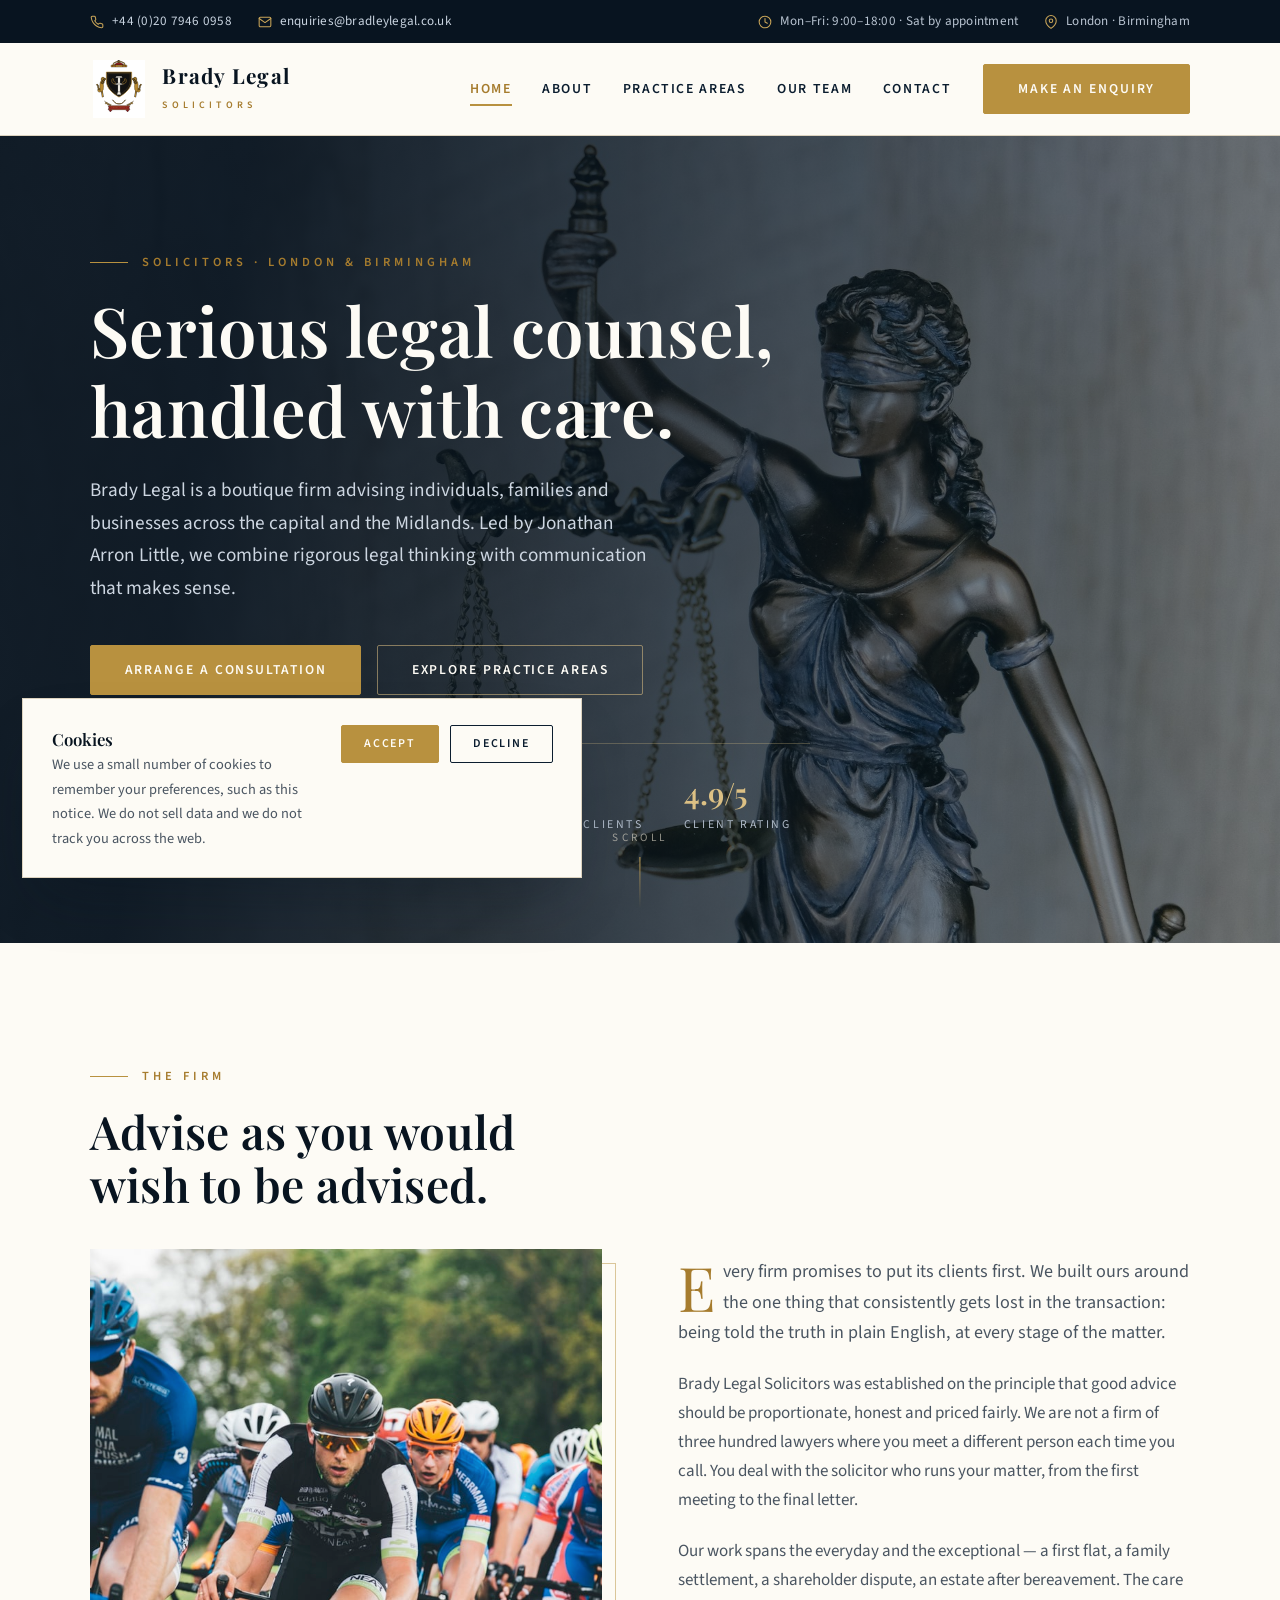
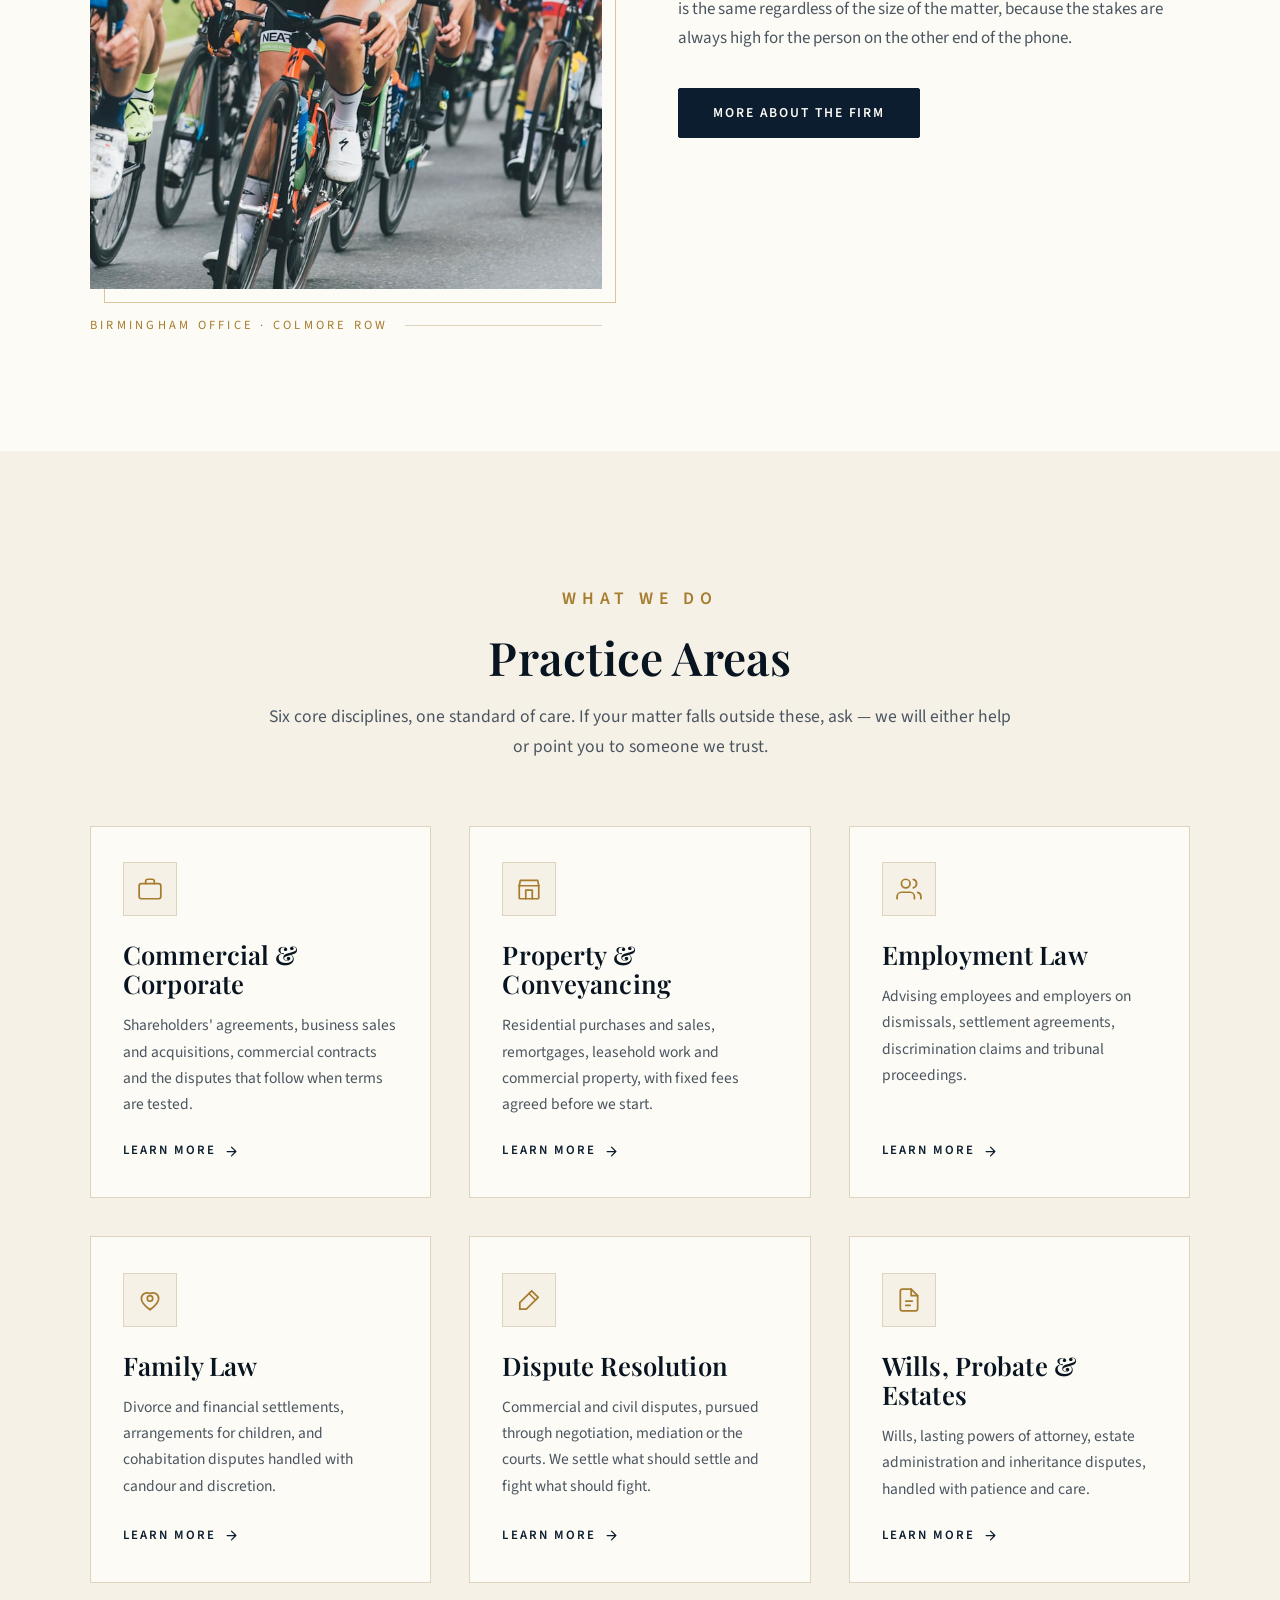
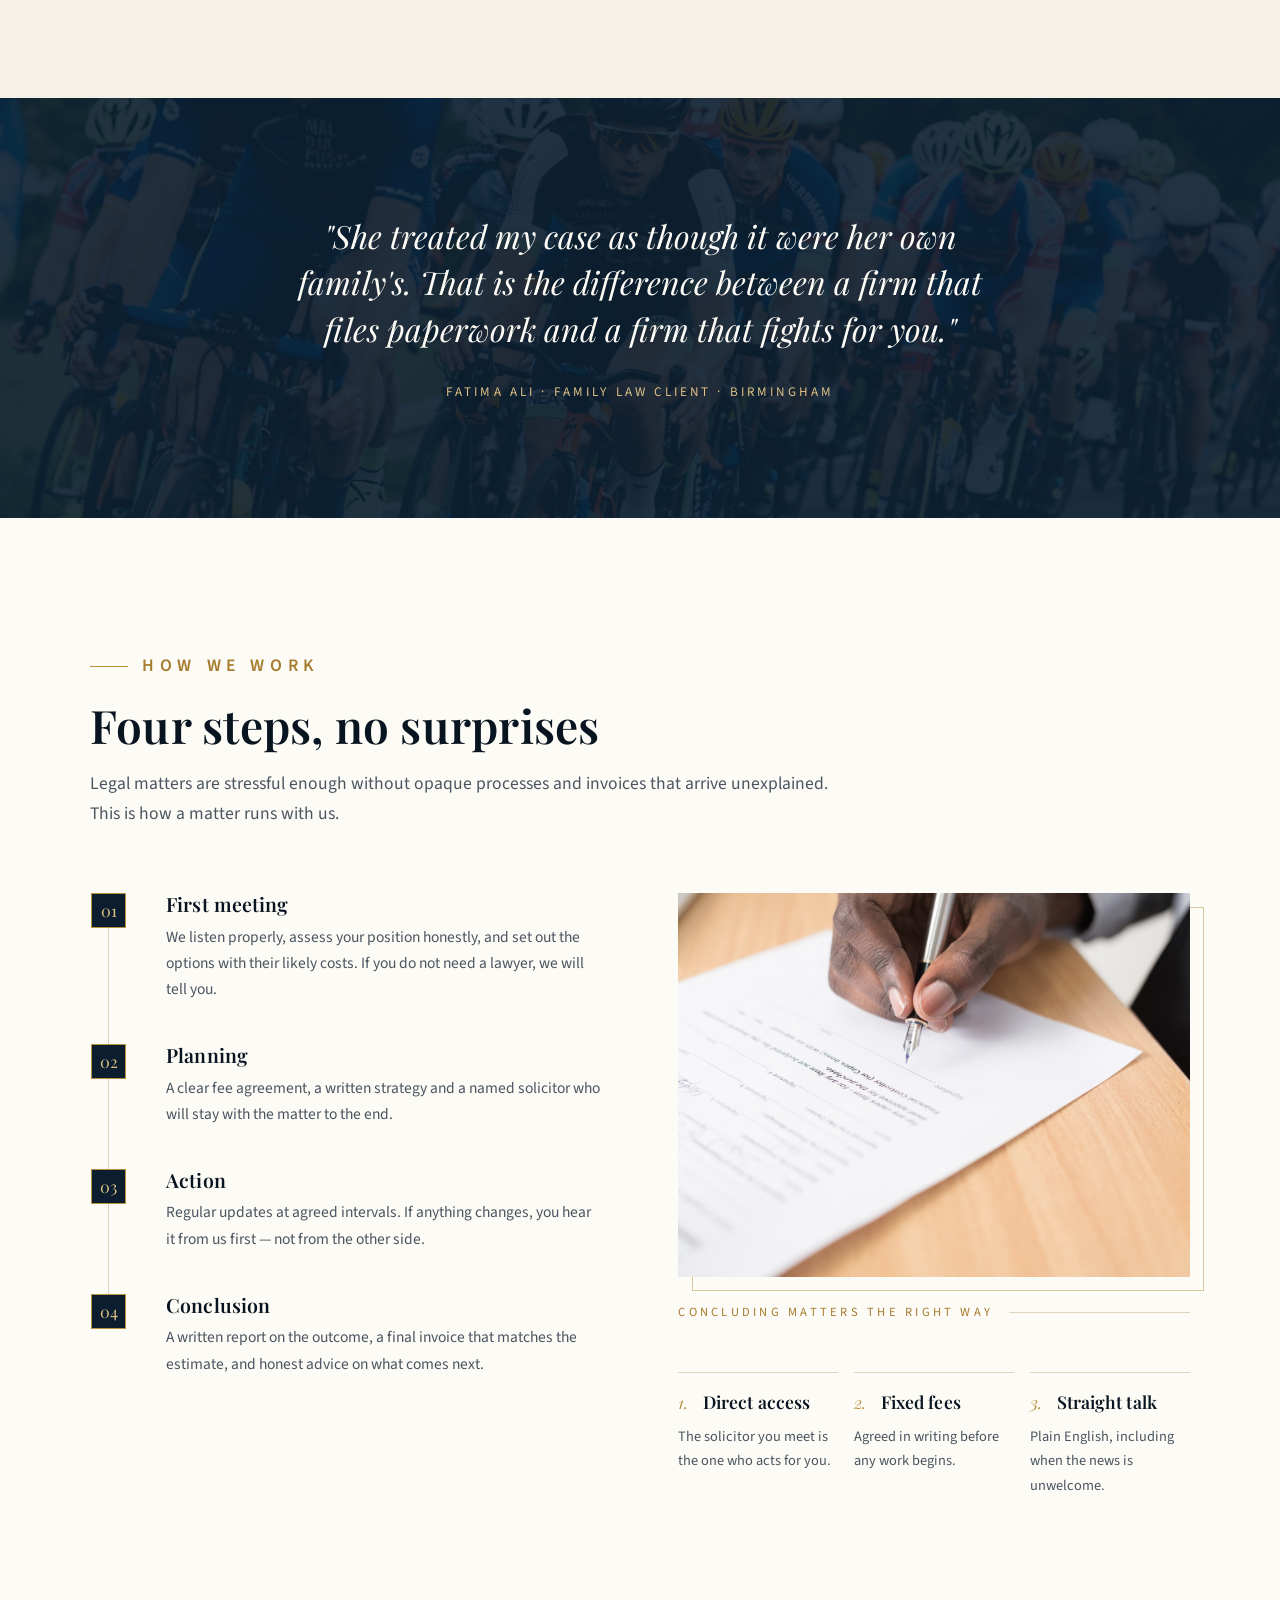
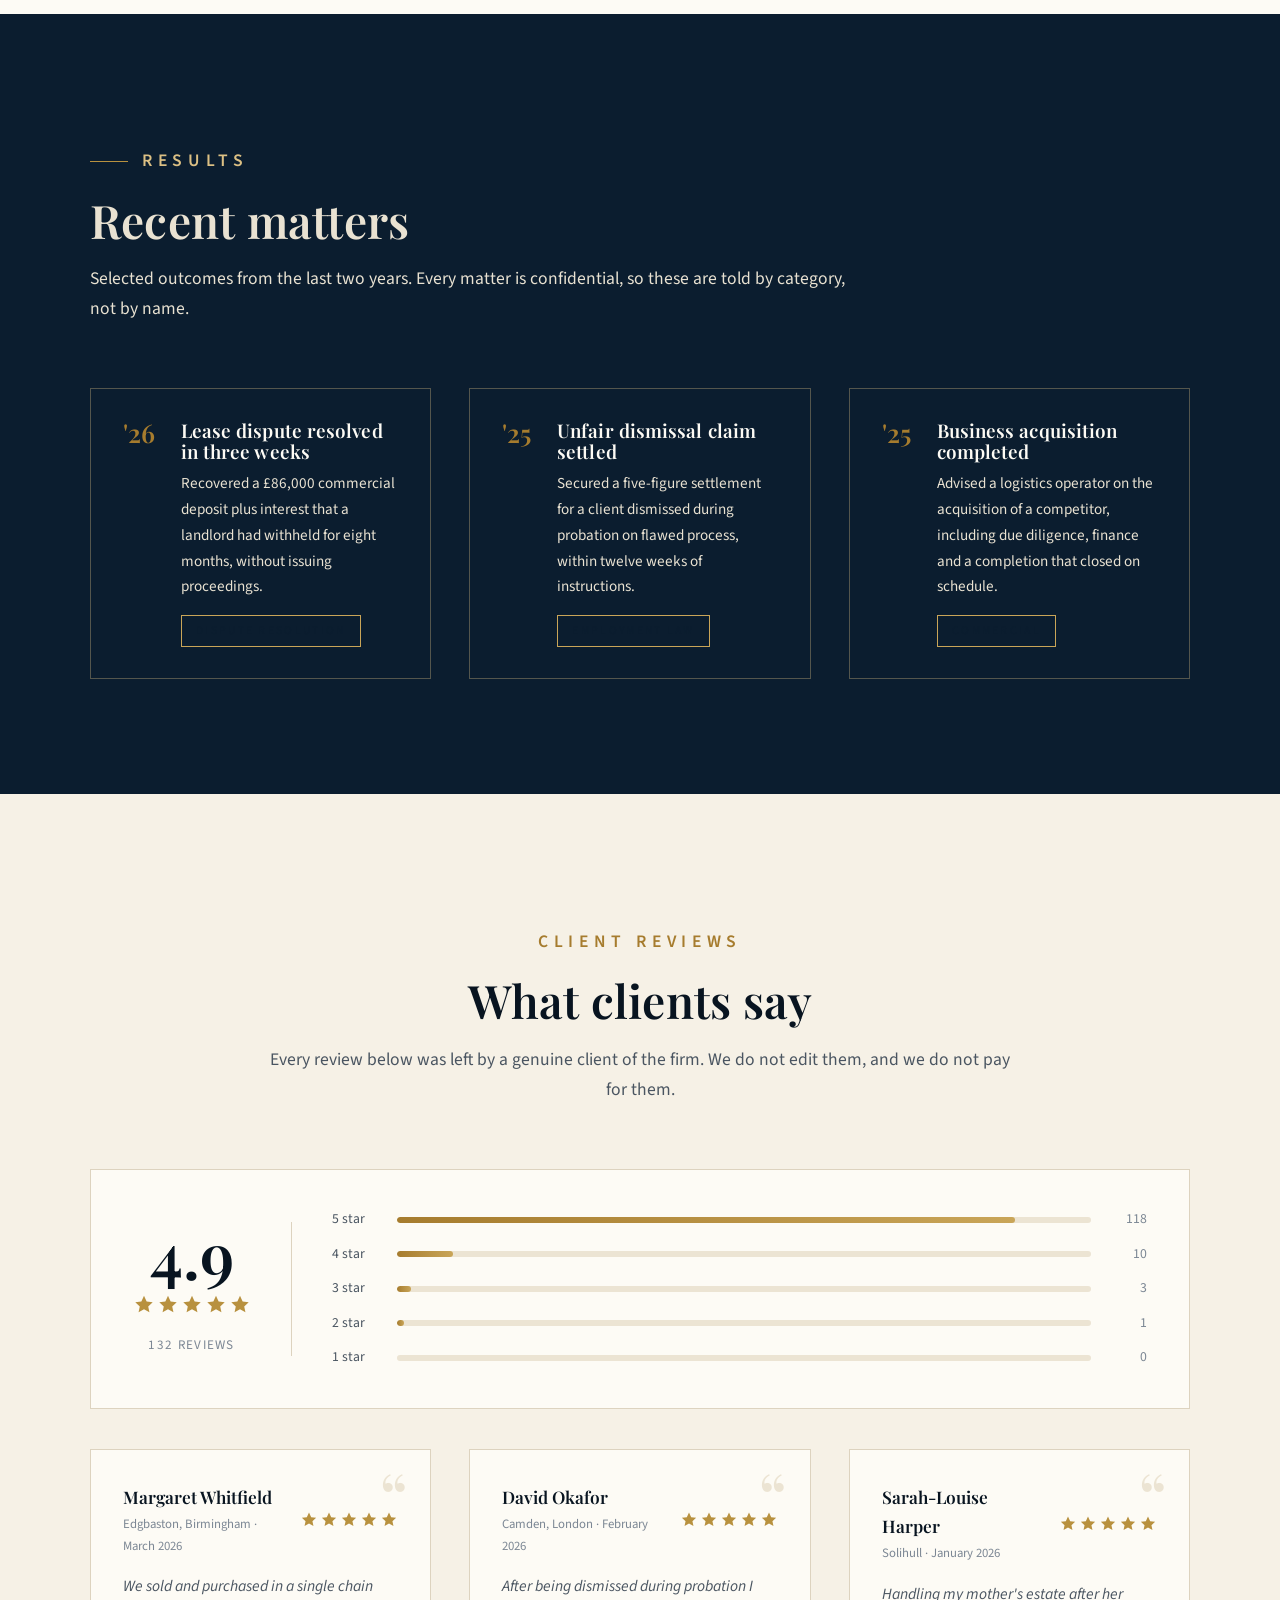
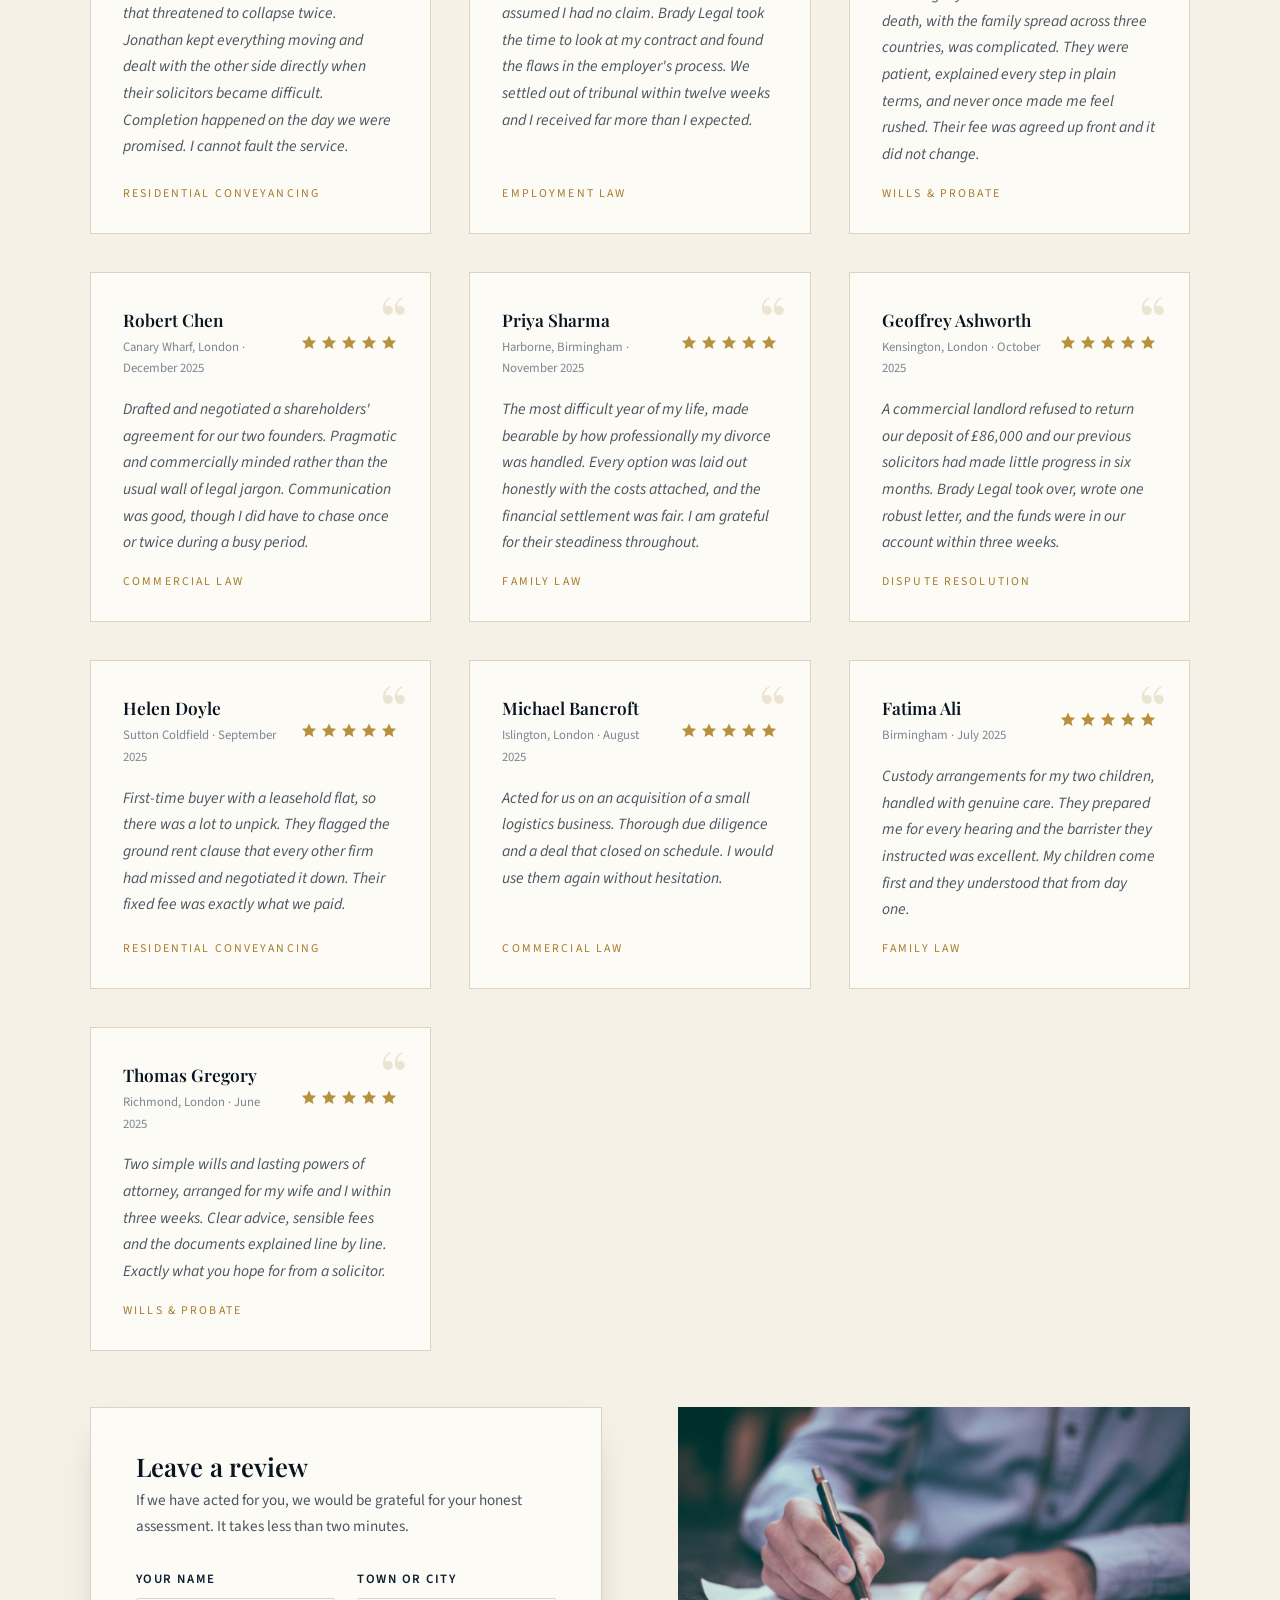
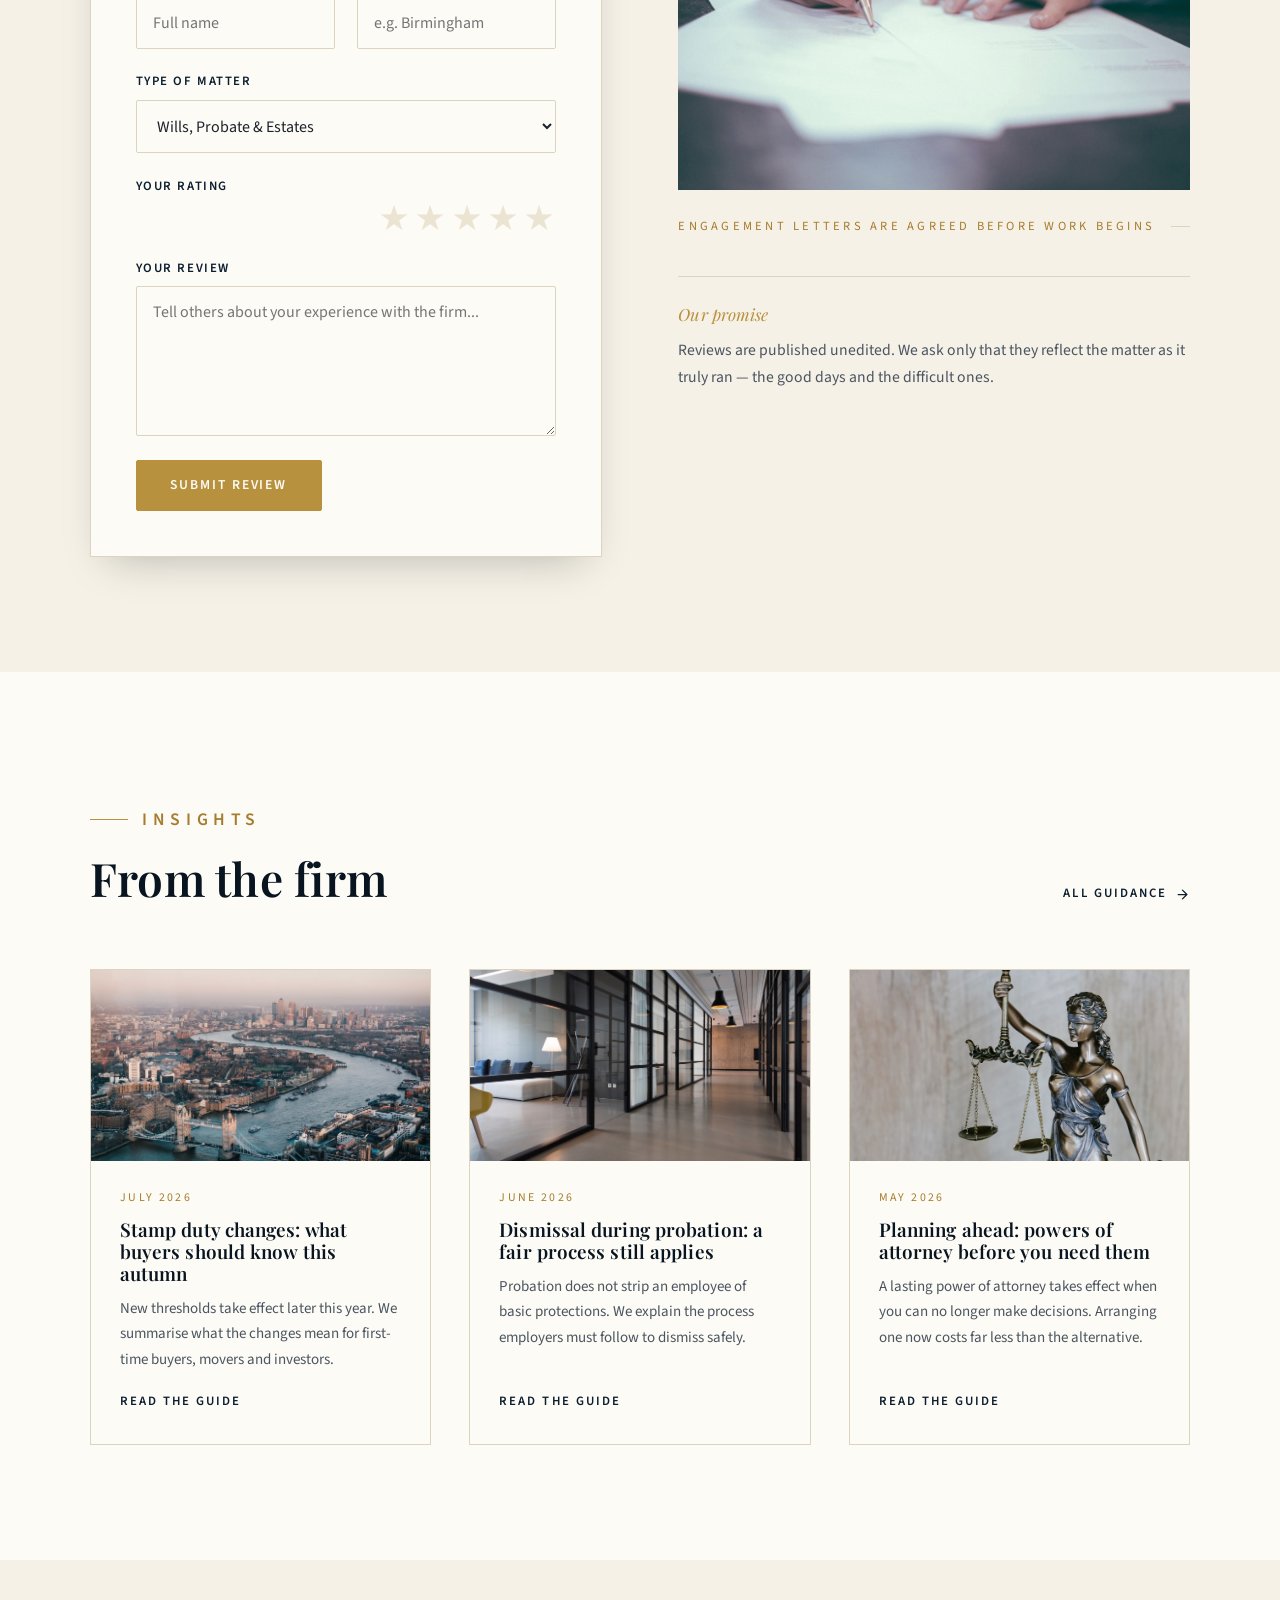
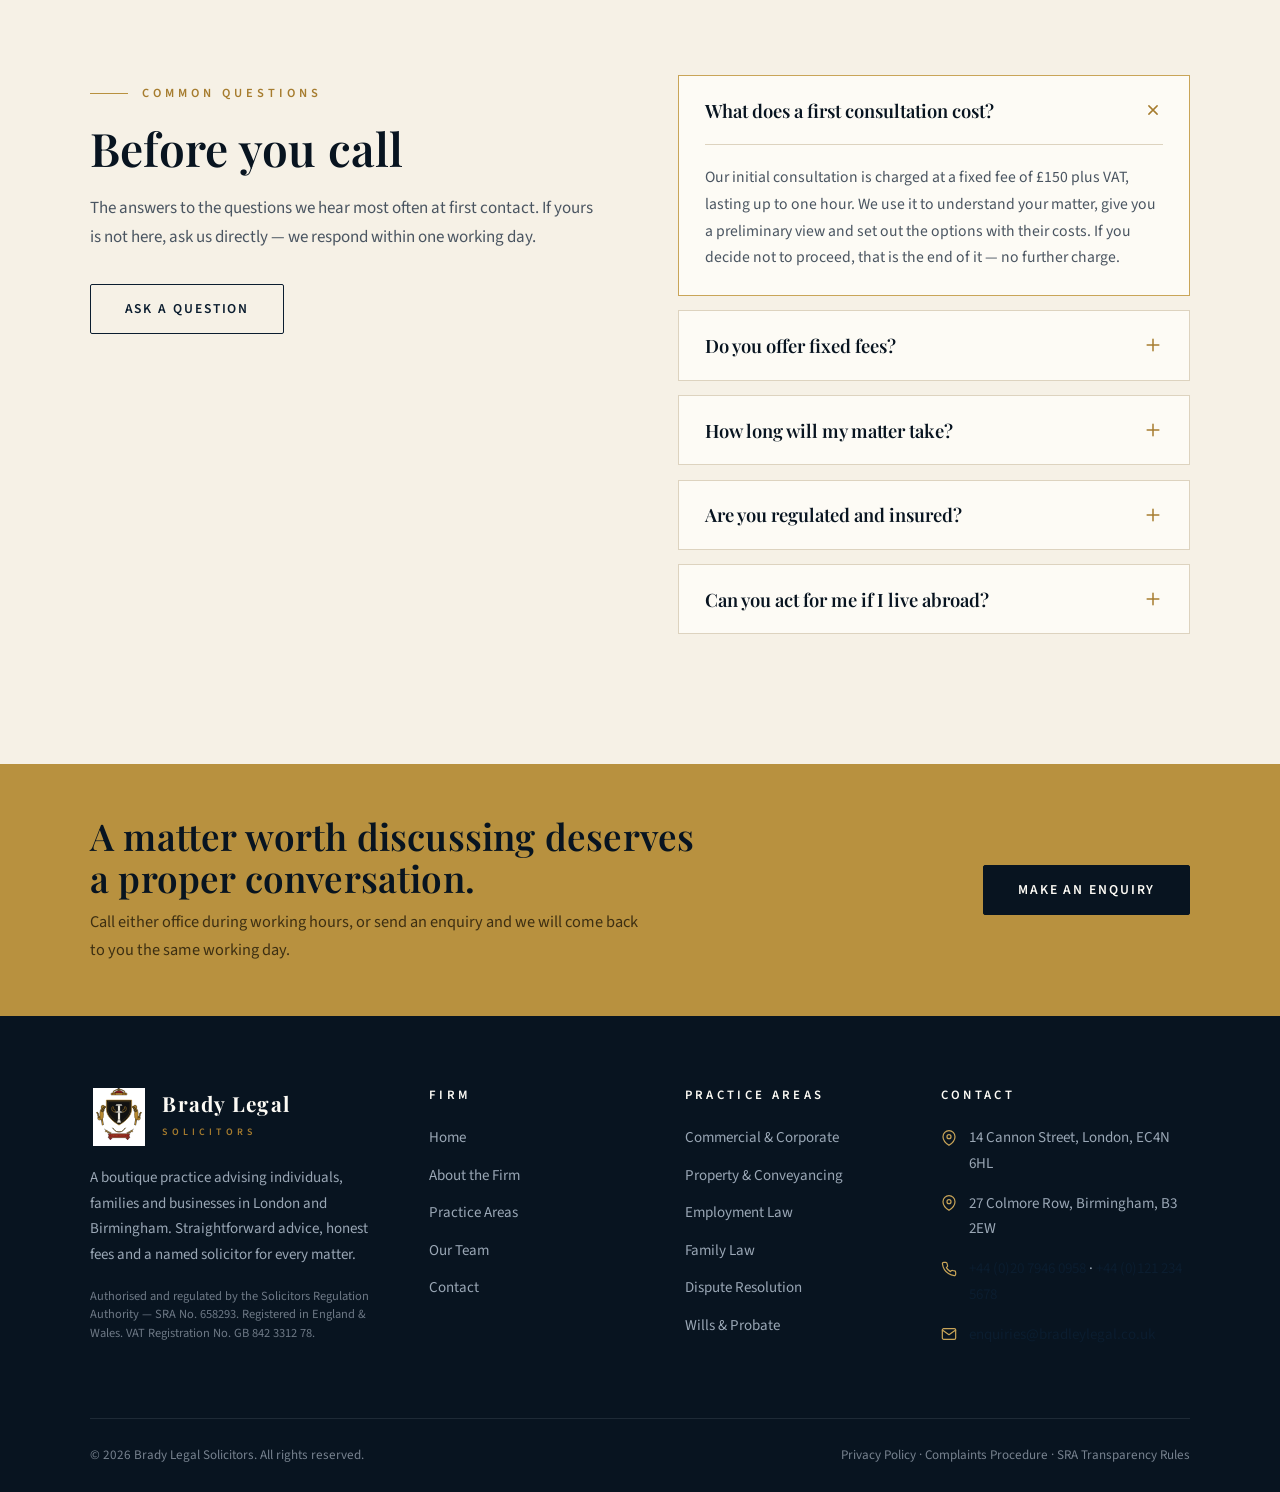
==== commit c7e02b6d: "Replace logo with heraldic coat of arms crest" ====
--- a/index.html
+++ b/index.html
@@ -10,7 +10,7 @@
   <link rel="preconnect" href="https://fonts.gstatic.com" crossorigin>
   <link href="https://fonts.googleapis.com/css2?family=Playfair+Display:ital,wght@0,400;0,500;0,600;0,700;1,400;1,500&family=Source+Sans+3:wght@300;400;600&display=swap" rel="stylesheet">
   <link rel="stylesheet" href="css/style.css">
-  <link rel="icon" type="image/svg+xml" href="data:image/svg+xml,%3Csvg xmlns='http://www.w3.org/2000/svg' viewBox='0 0 32 32'%3E%3Crect width='32' height='32' fill='%230b1d2f'/%3E%3Cpath d='M16 6v20M8 10h16M8 14h16M10 24h12' stroke='%23c9a558' stroke-width='2' fill='none' stroke-linecap='round'/%3E%3C/svg%3E">
+  <link rel="icon" type="image/svg+xml" href="assets/img/logo-favicon.svg">
 </head>
 <body>
 
@@ -45,7 +45,7 @@
     <div class="container header__inner">
       <a class="brand" href="index.html" aria-label="Brady Legal Solicitors — home">
         <span class="brand__mark">
-          <svg viewBox="0 0 32 32" fill="none" stroke-width="1.6" stroke-linecap="round"><path d="M16 6v20M8 10h16M8 14h16M10 24h12"/><path d="M16 6l6 3M16 6l-6 3"/></svg>
+          <img src="assets/img/logo.svg" alt="Brady Legal Solicitors crest">
         </span>
         <span>
           <span class="brand__name">Brady Legal</span>
@@ -513,7 +513,7 @@
         <div class="footer__about">
           <a class="brand" href="index.html" style="color:var(--ivory-100);">
             <span class="brand__mark">
-              <svg viewBox="0 0 32 32" fill="none" stroke-width="1.6" stroke-linecap="round"><path d="M16 6v20M8 10h16M8 14h16M10 24h12"/><path d="M16 6l6 3M16 6l-6 3"/></svg>
+              <img src="assets/img/logo.svg" alt="Brady Legal Solicitors crest">
             </span>
             <span>
               <span class="brand__name" style="color:var(--ivory-100);">Brady Legal</span>
--- a/css/style.css
+++ b/css/style.css
@@ -321,18 +321,17 @@
 }
 
 .brand__mark {
-  width: 46px;
-  height: 46px;
-  display: grid;
-  place-items: center;
-  background: var(--navy-800);
-  border: 1px solid var(--gold-500);
-  color: var(--gold-400);
-}
-
-.brand__mark svg {
-  width: 26px;
-  height: 26px;
+  width: 58px;
+  height: 58px;
+  display: block;
+  flex-shrink: 0;
+}
+
+.brand__mark img {
+  width: 100%;
+  height: 100%;
+  display: block;
+  object-fit: contain;
 }
 
 .brand__name {
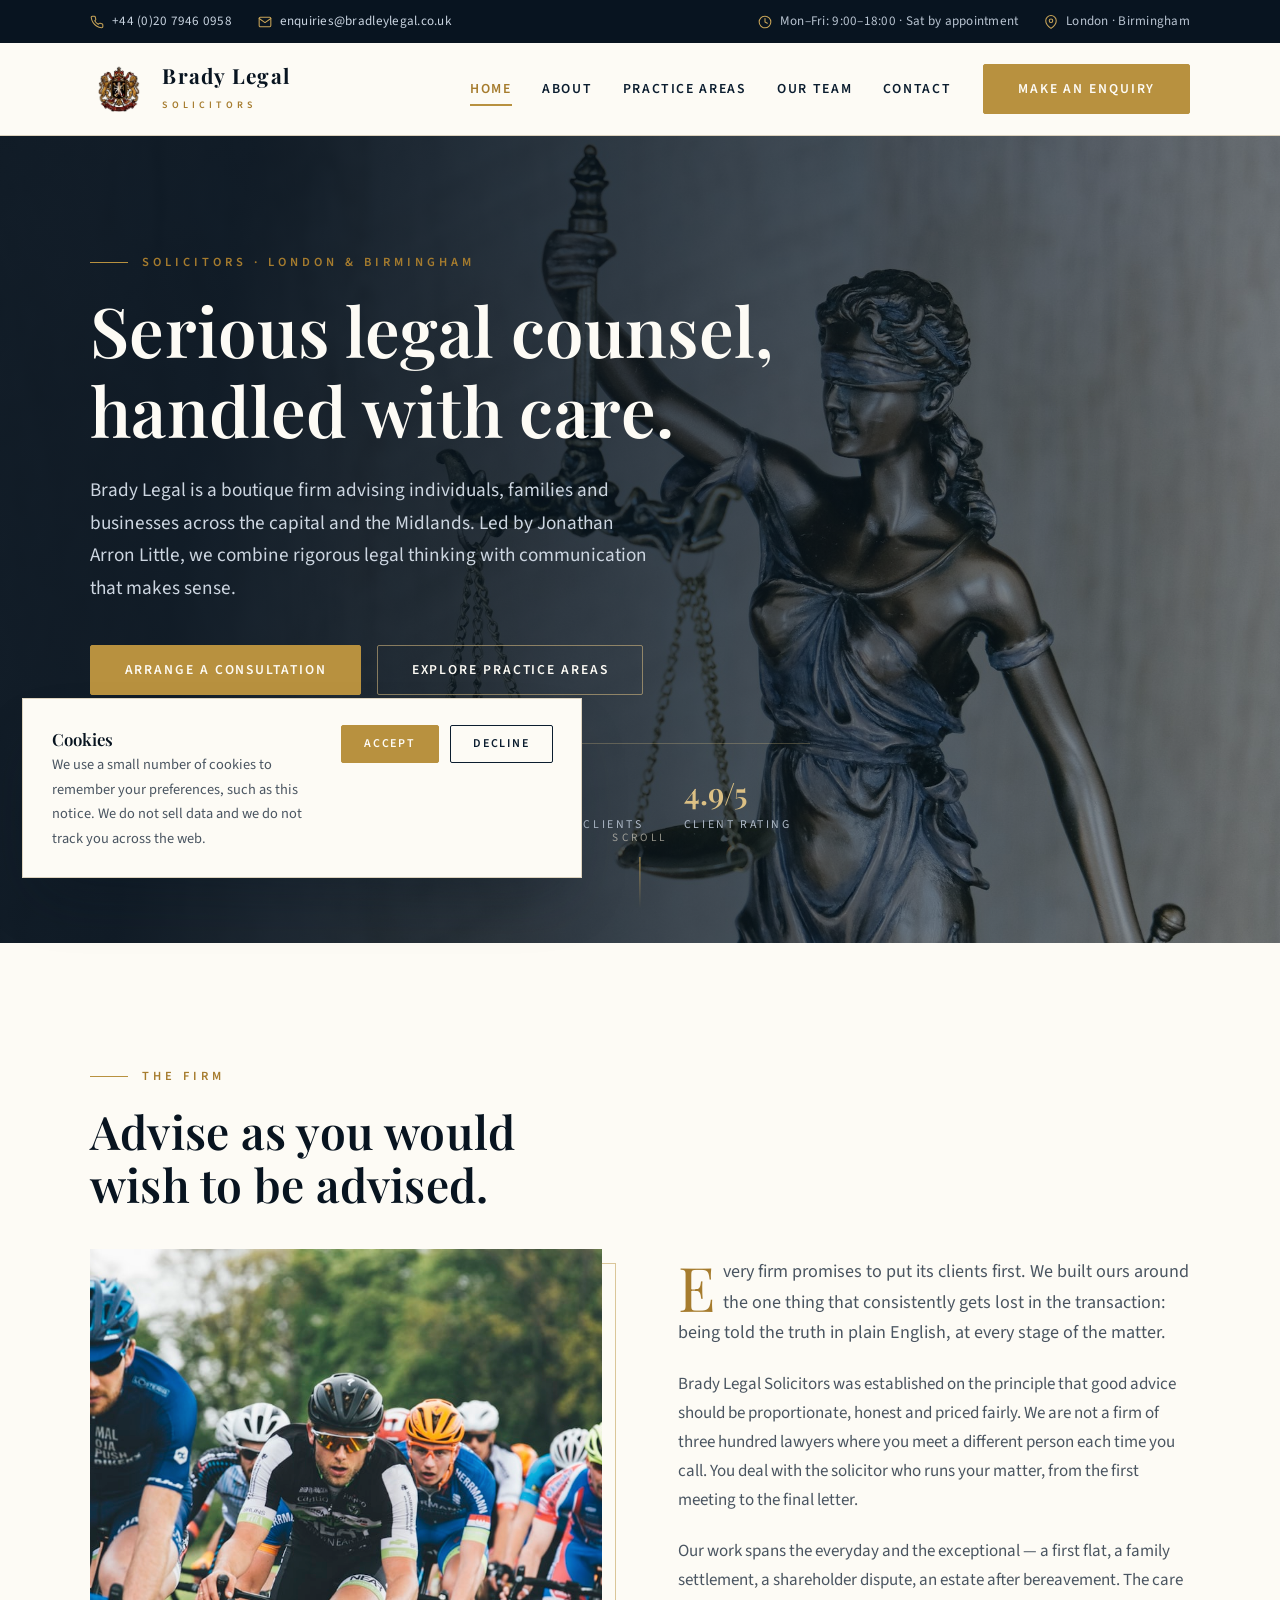
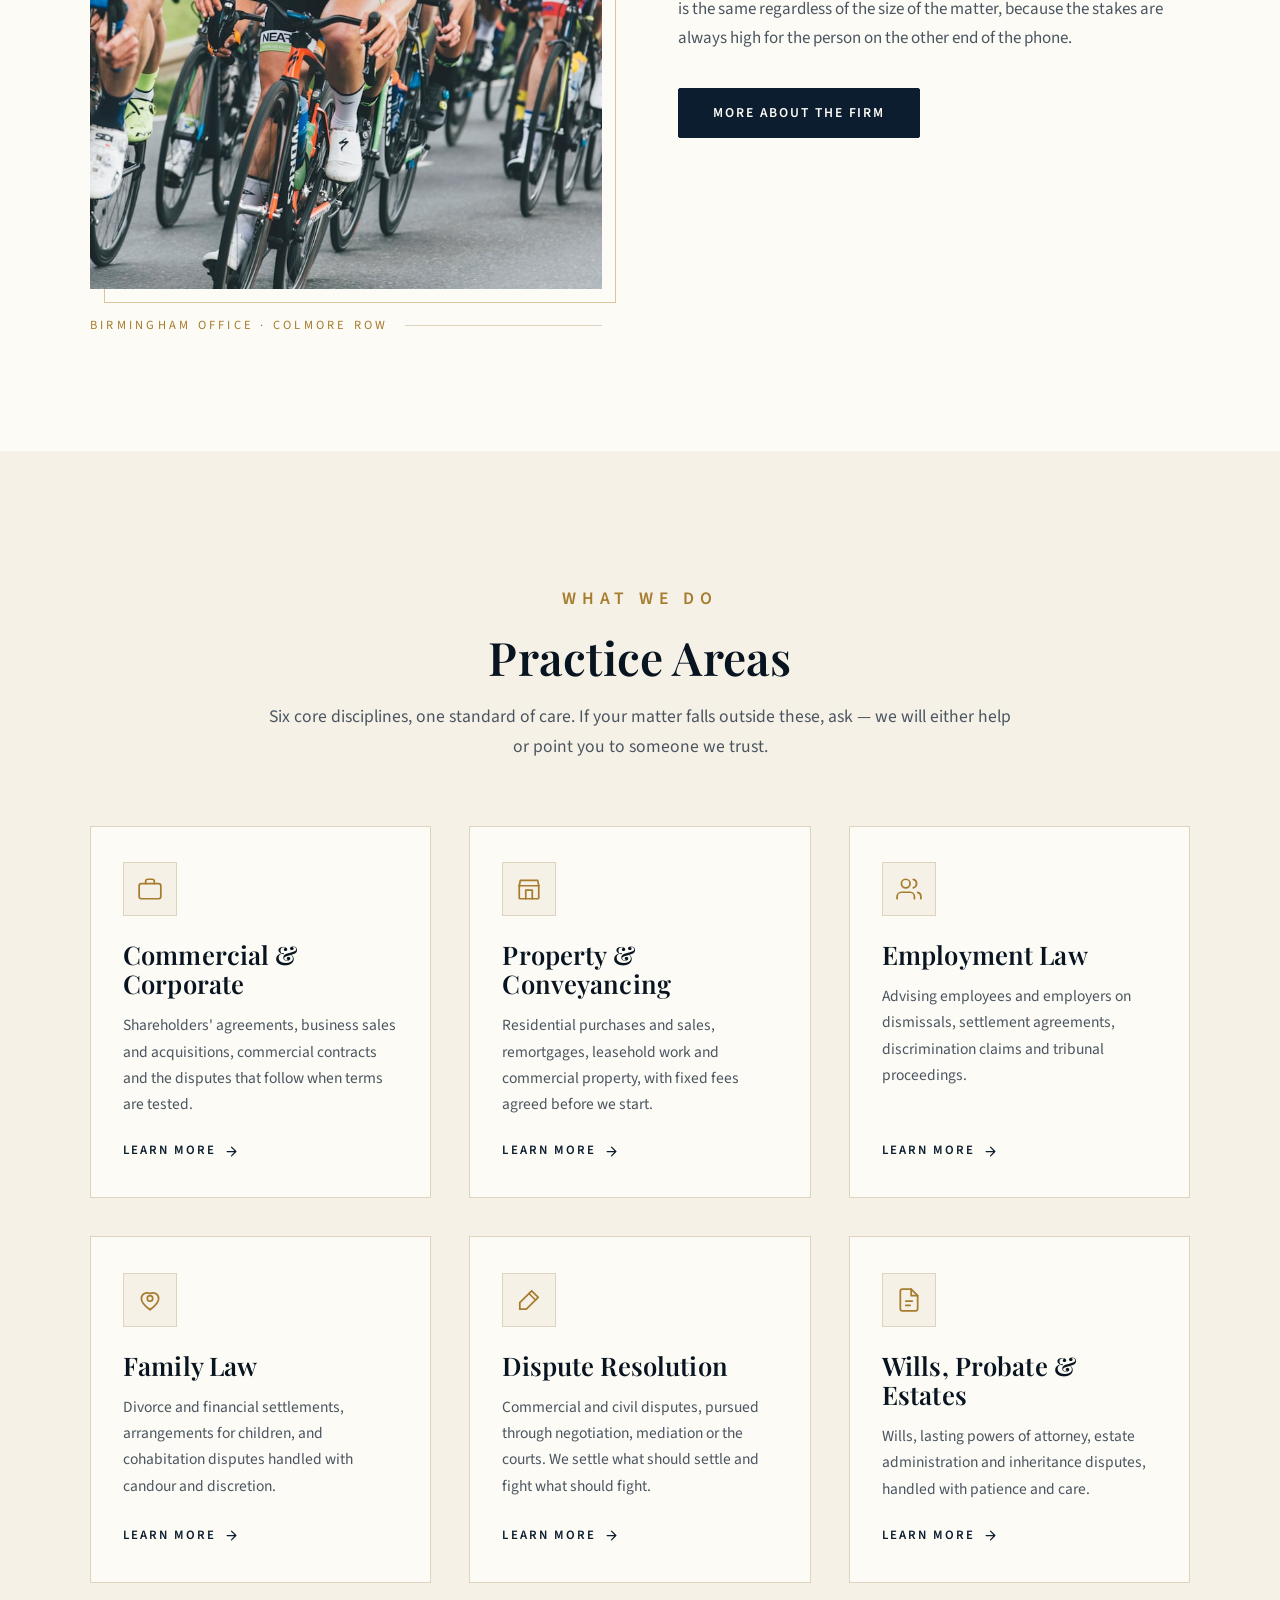
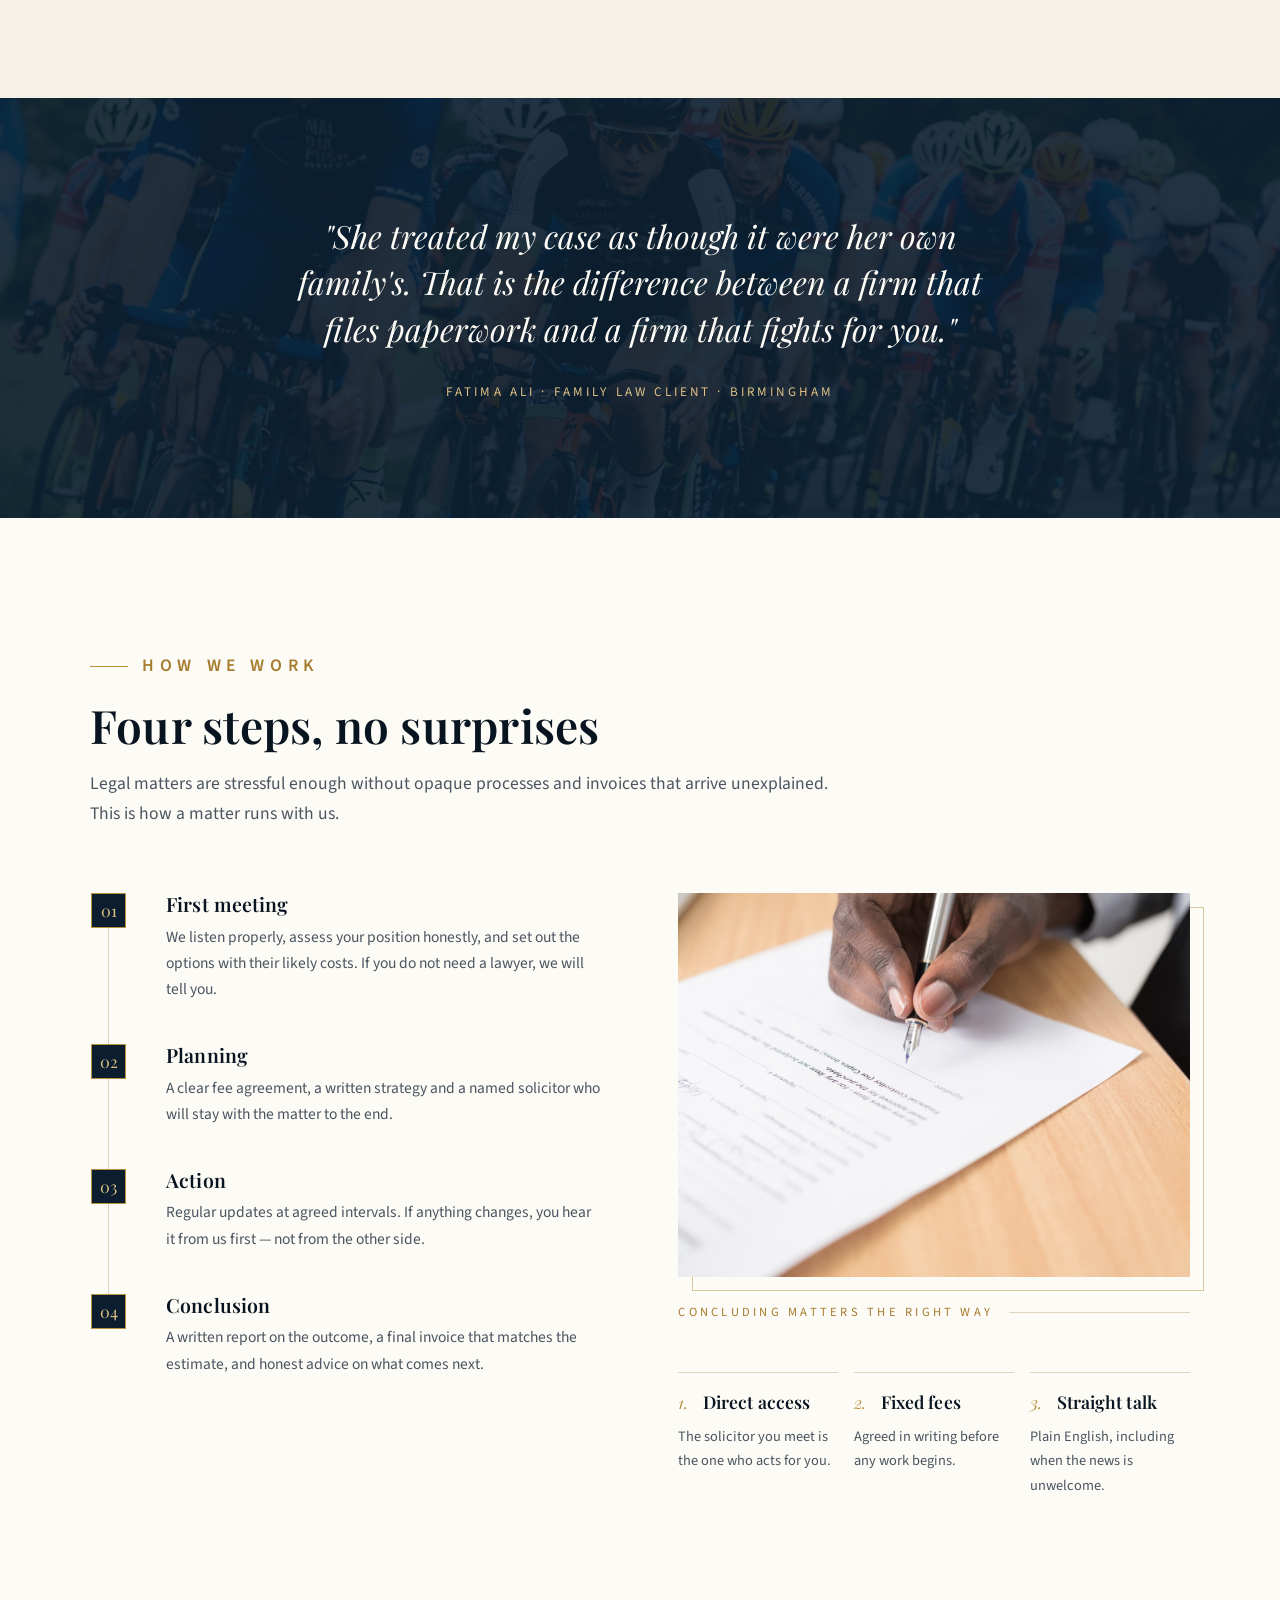
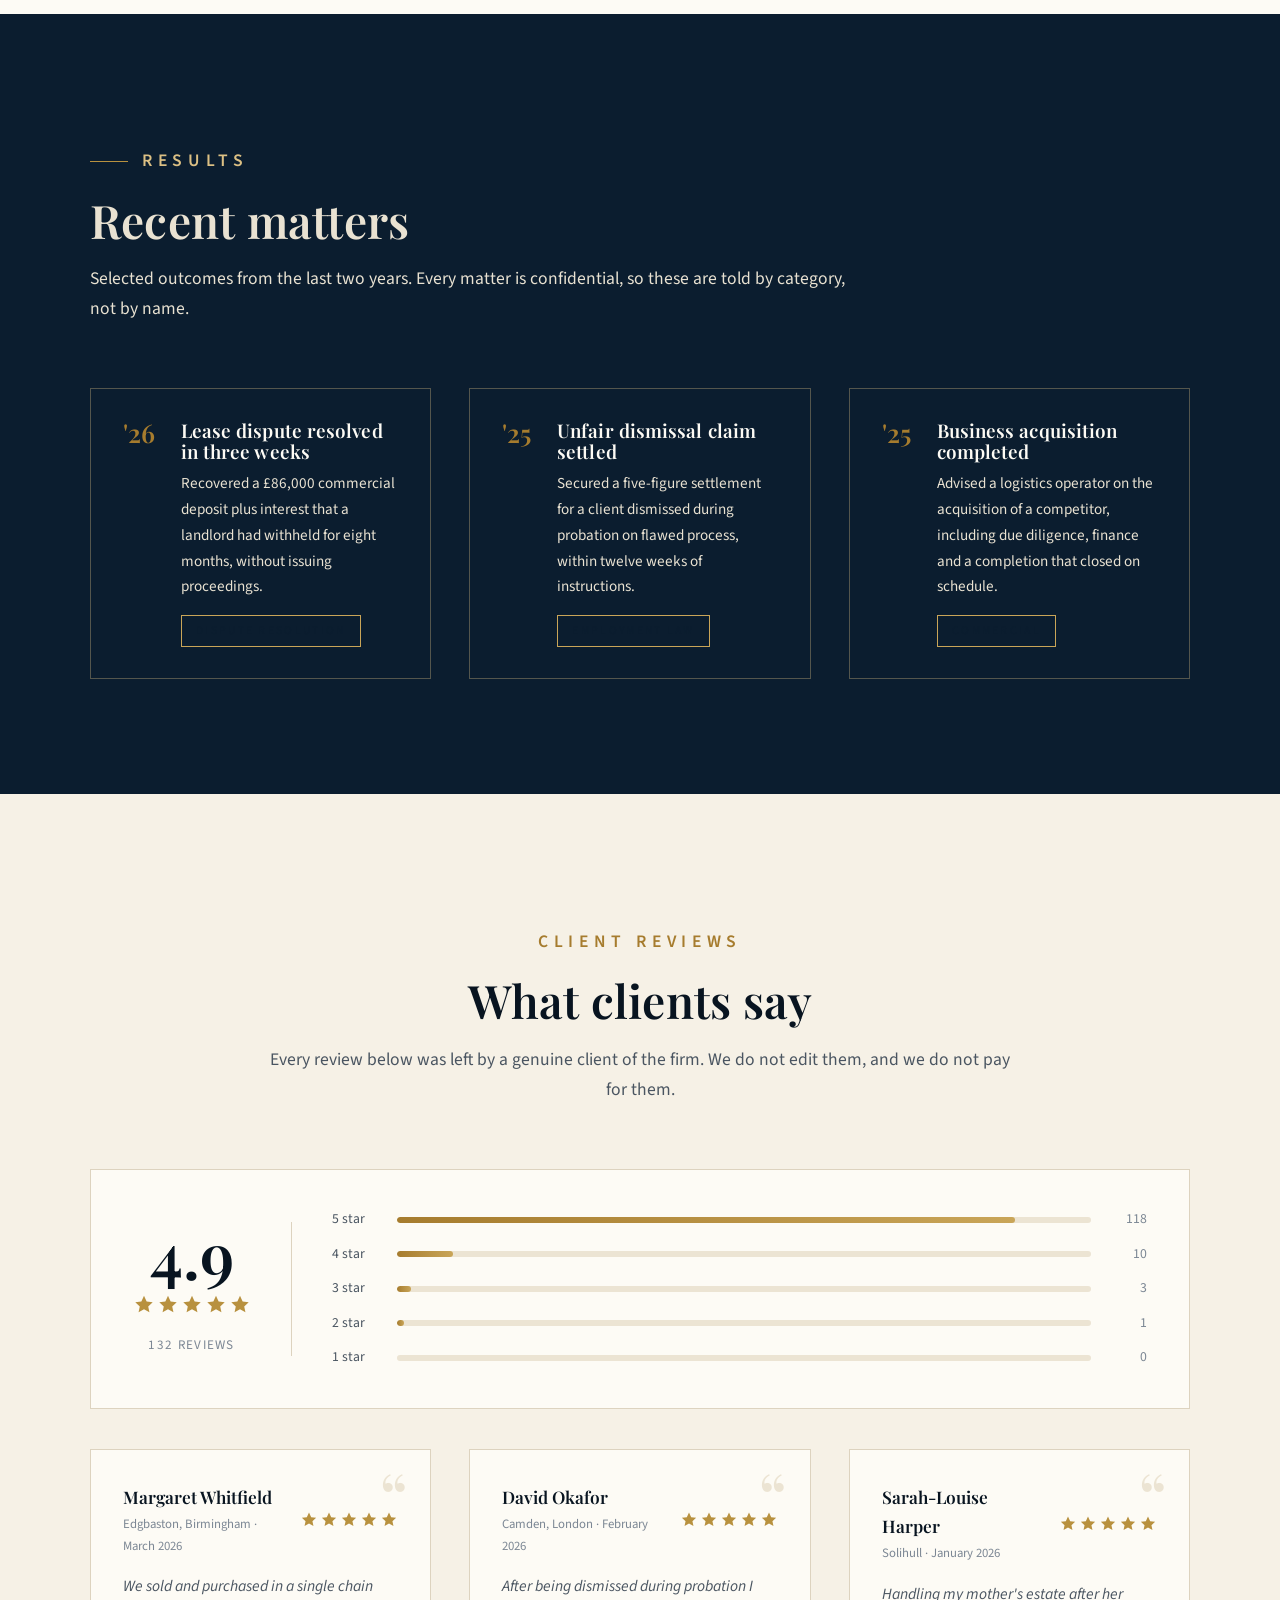
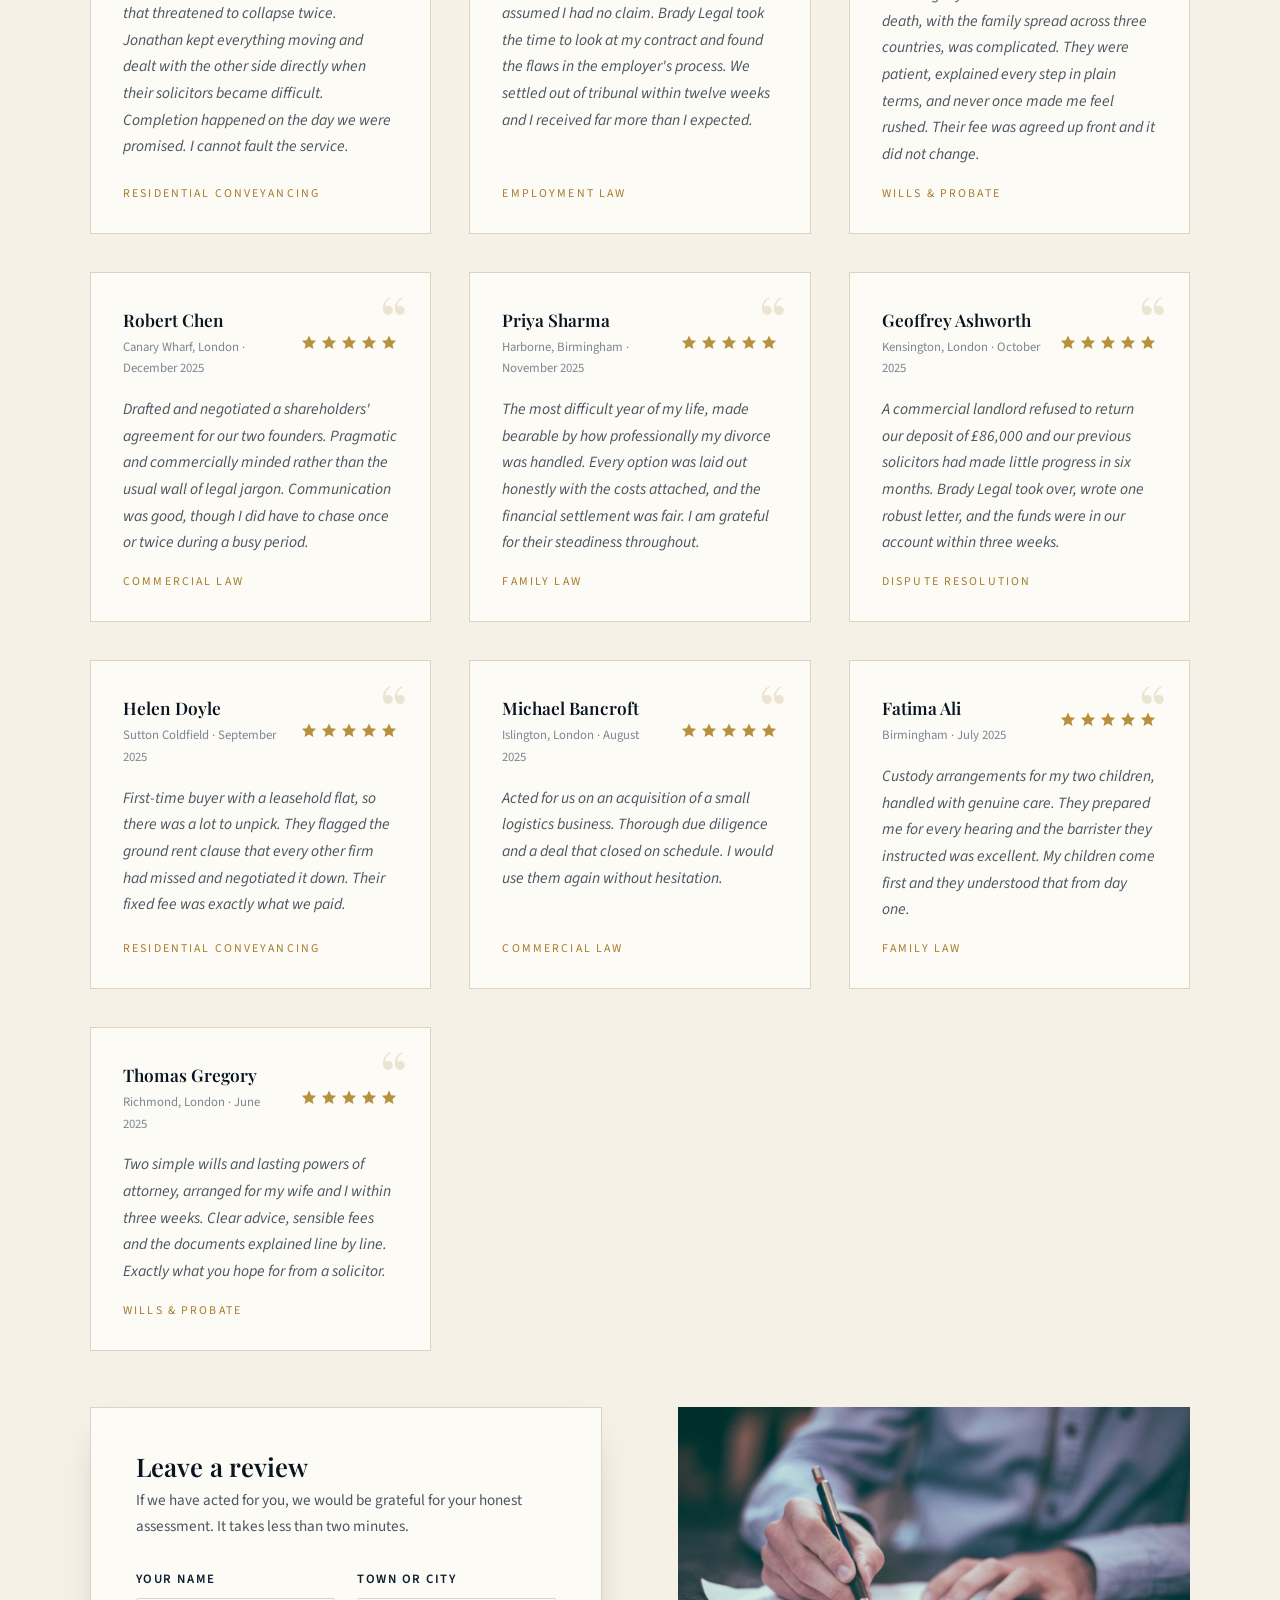
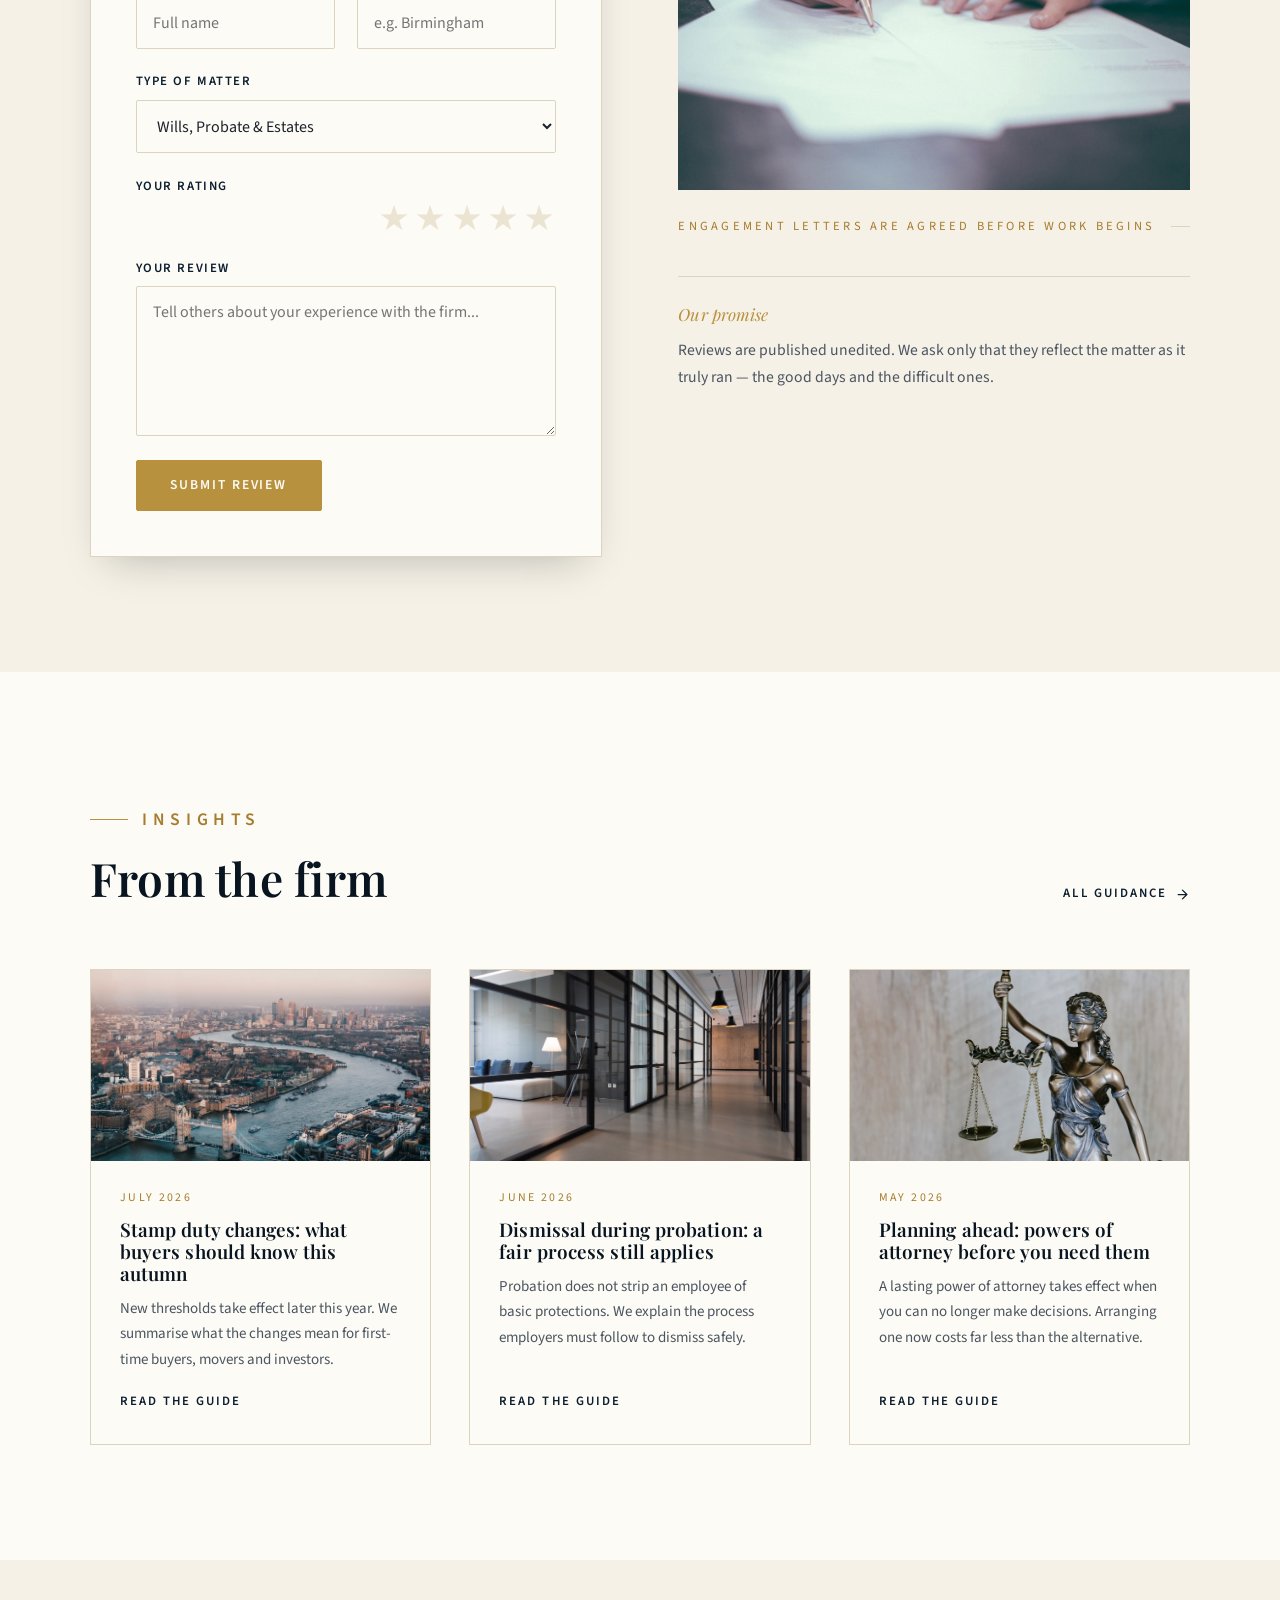
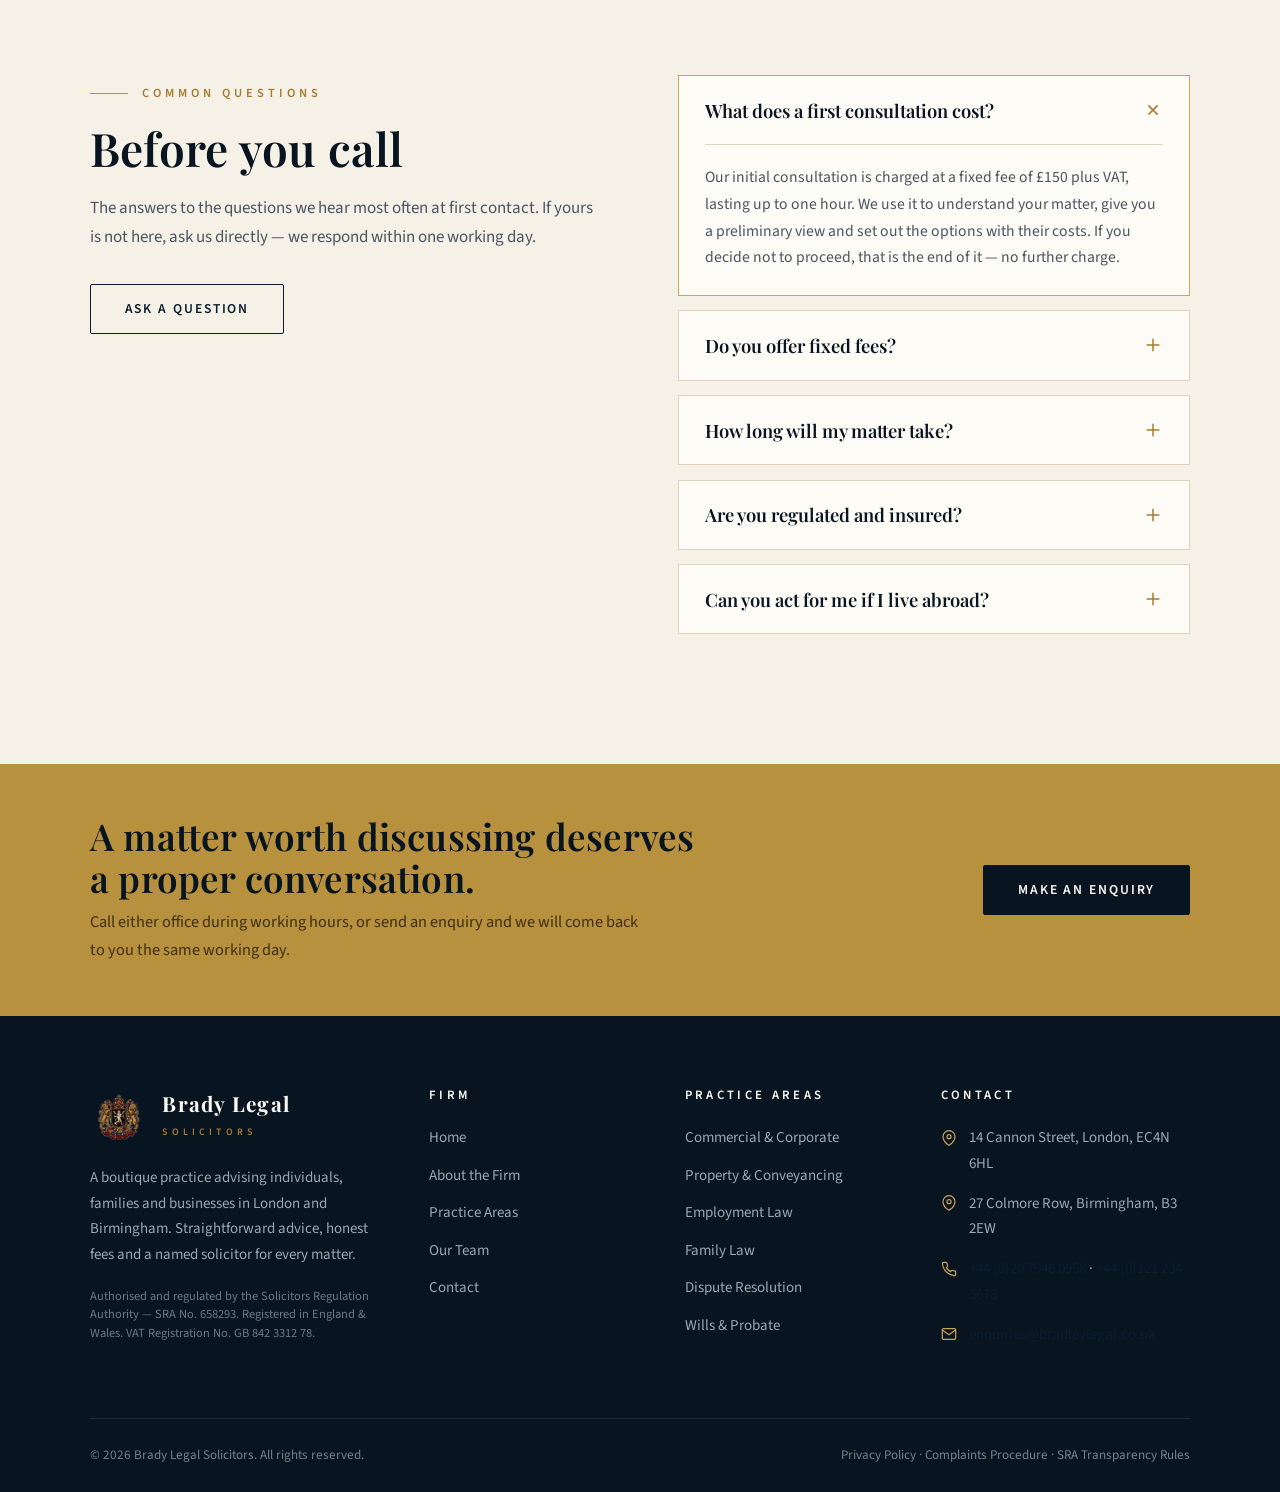
==== commit 07c37b27: "Use official firm logo with transparent background" ====
--- a/index.html
+++ b/index.html
@@ -10,7 +10,7 @@
   <link rel="preconnect" href="https://fonts.gstatic.com" crossorigin>
   <link href="https://fonts.googleapis.com/css2?family=Playfair+Display:ital,wght@0,400;0,500;0,600;0,700;1,400;1,500&family=Source+Sans+3:wght@300;400;600&display=swap" rel="stylesheet">
   <link rel="stylesheet" href="css/style.css">
-  <link rel="icon" type="image/svg+xml" href="assets/img/logo-favicon.svg">
+  <link rel="icon" type="image/svg+xml" href="assets/img/favicon.png">
 </head>
 <body>
 
@@ -45,7 +45,7 @@
     <div class="container header__inner">
       <a class="brand" href="index.html" aria-label="Brady Legal Solicitors — home">
         <span class="brand__mark">
-          <img src="assets/img/logo.svg" alt="Brady Legal Solicitors crest">
+          <img src="assets/img/logo.png" alt="Brady Legal Solicitors crest">
         </span>
         <span>
           <span class="brand__name">Brady Legal</span>
@@ -513,7 +513,7 @@
         <div class="footer__about">
           <a class="brand" href="index.html" style="color:var(--ivory-100);">
             <span class="brand__mark">
-              <img src="assets/img/logo.svg" alt="Brady Legal Solicitors crest">
+              <img src="assets/img/logo.png" alt="Brady Legal Solicitors crest">
             </span>
             <span>
               <span class="brand__name" style="color:var(--ivory-100);">Brady Legal</span>
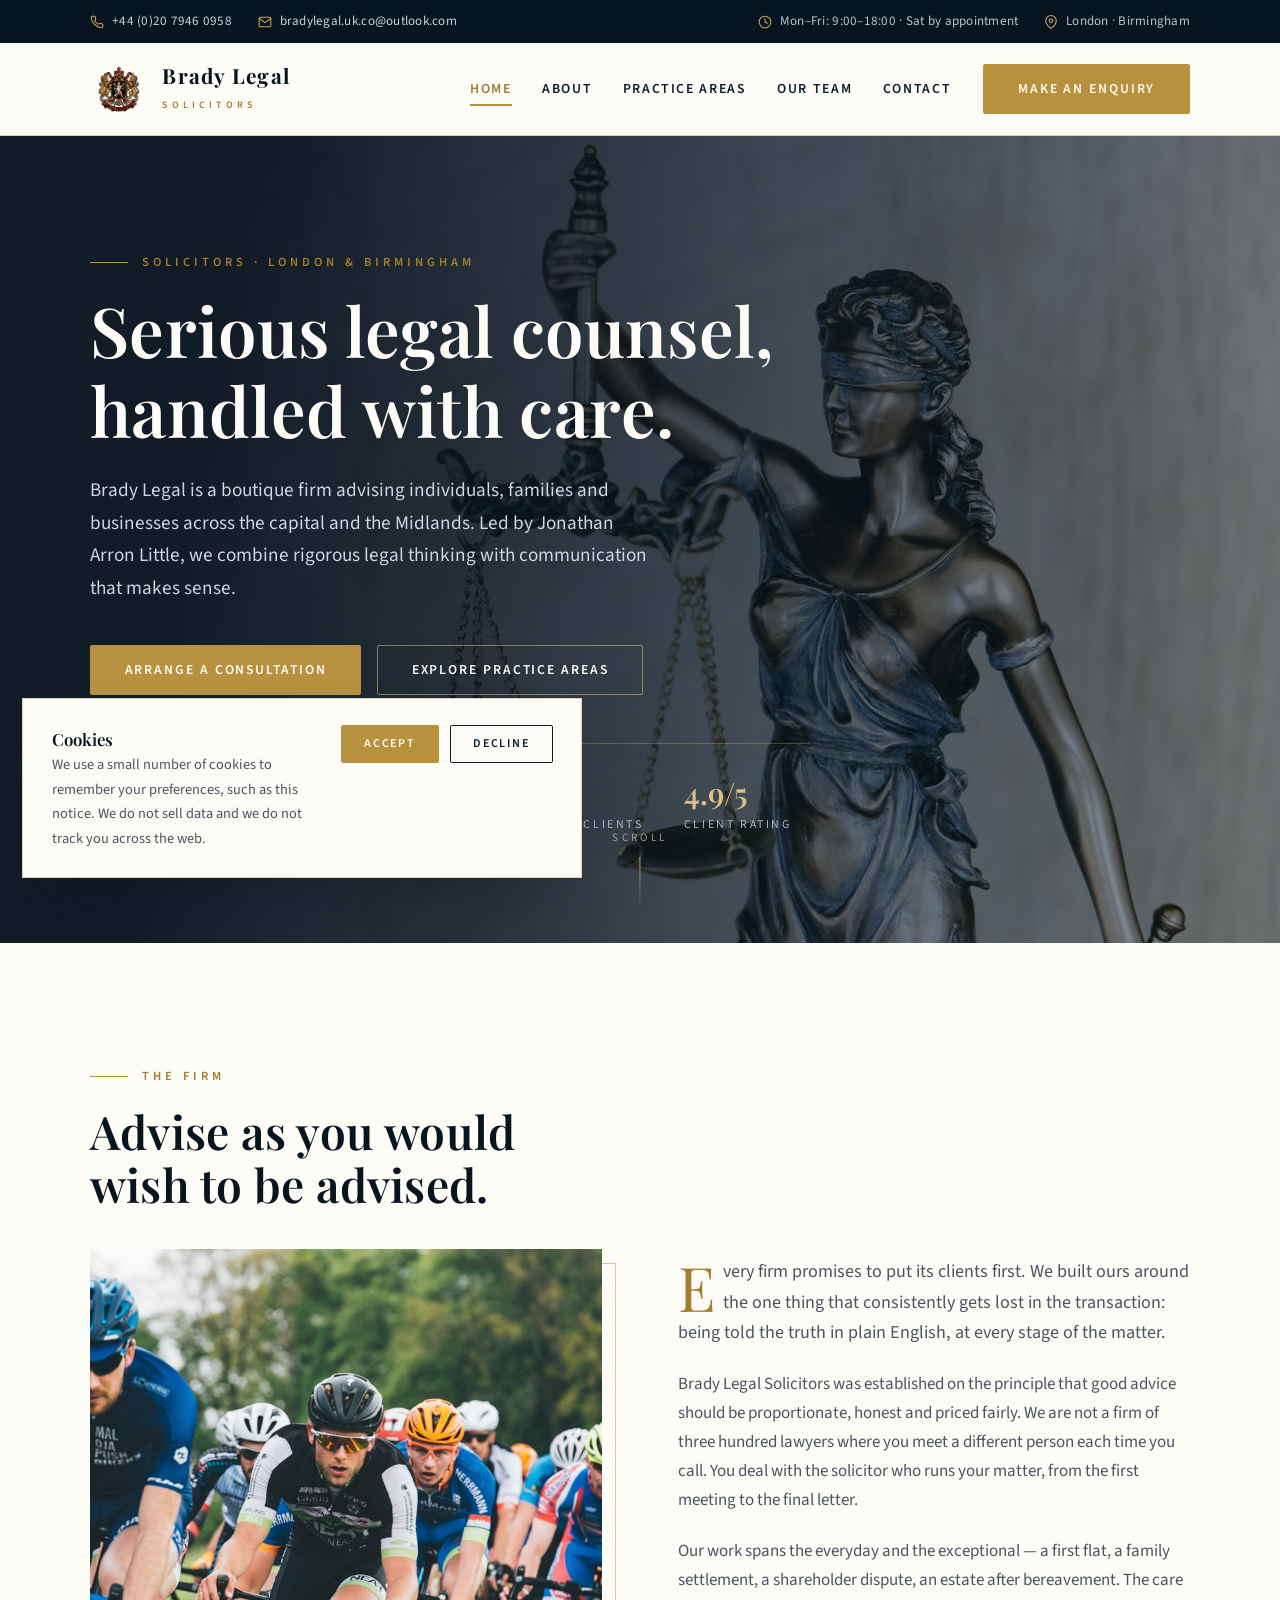
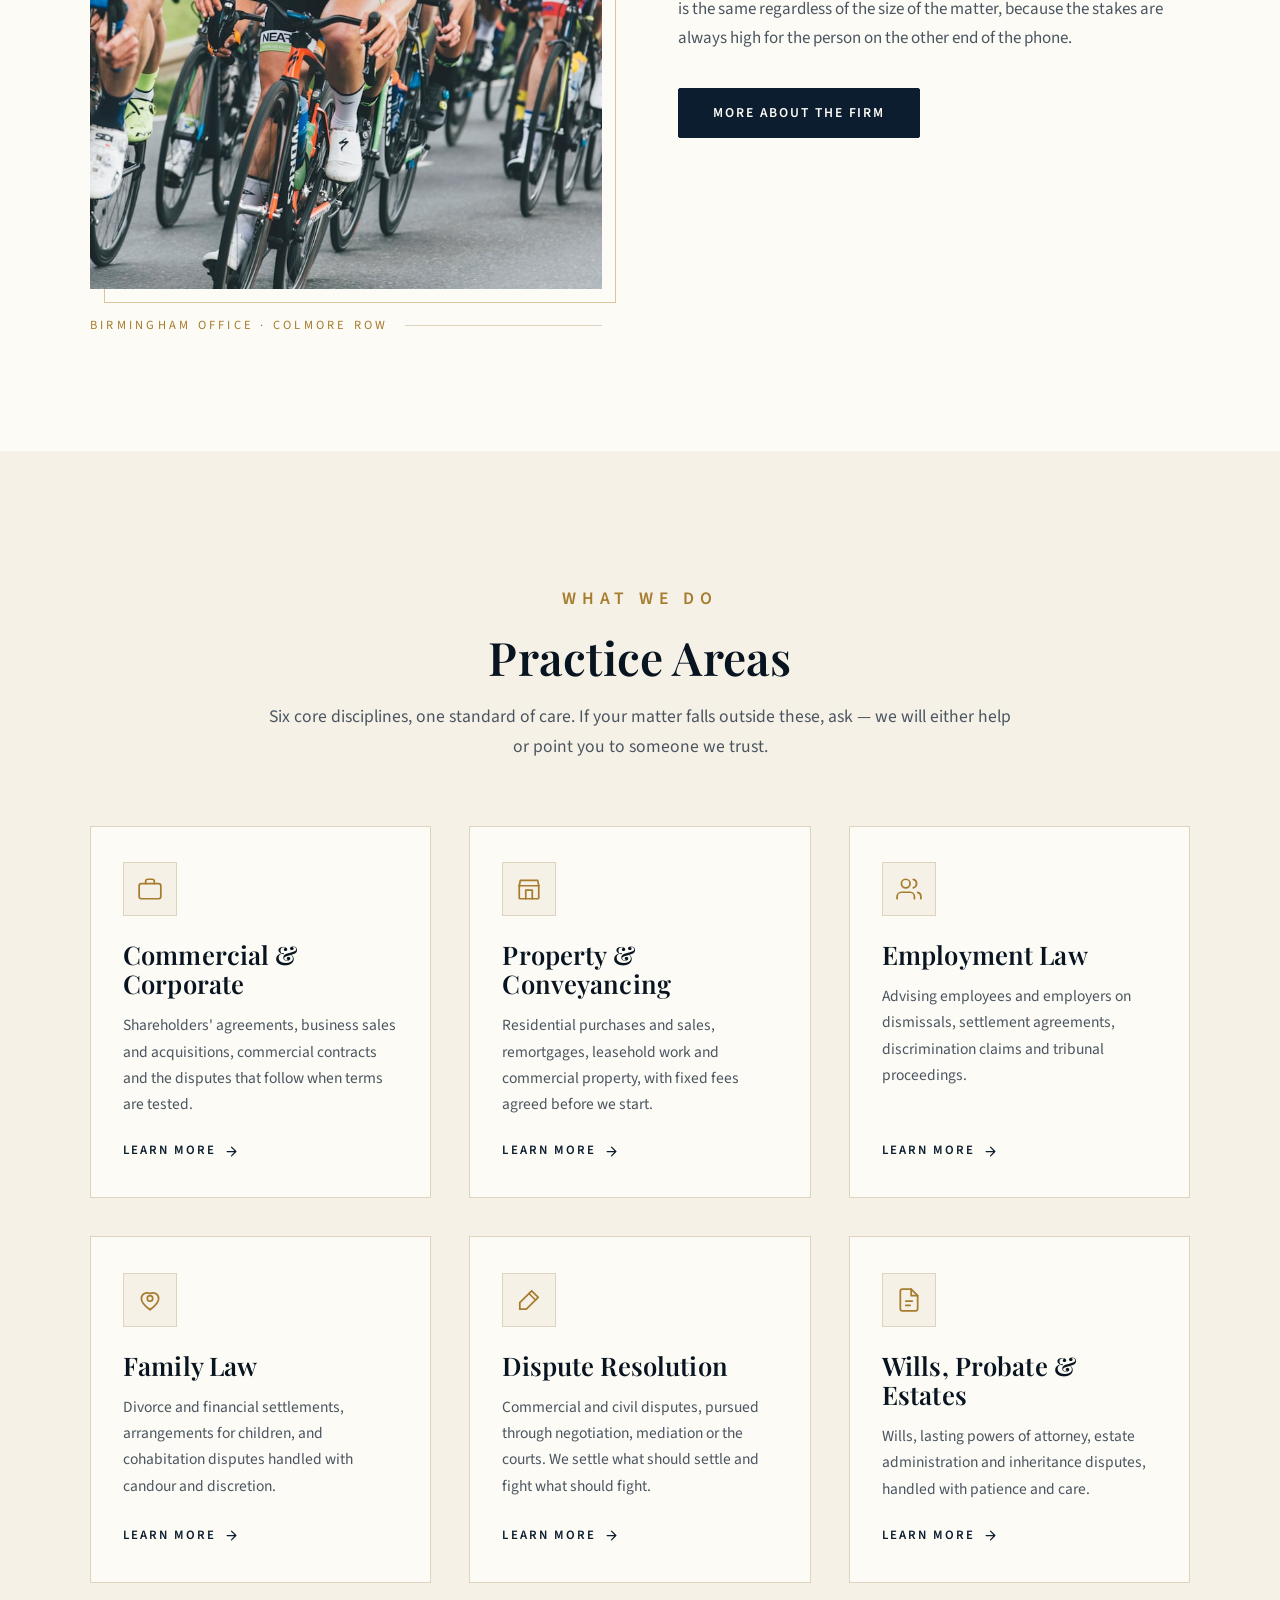
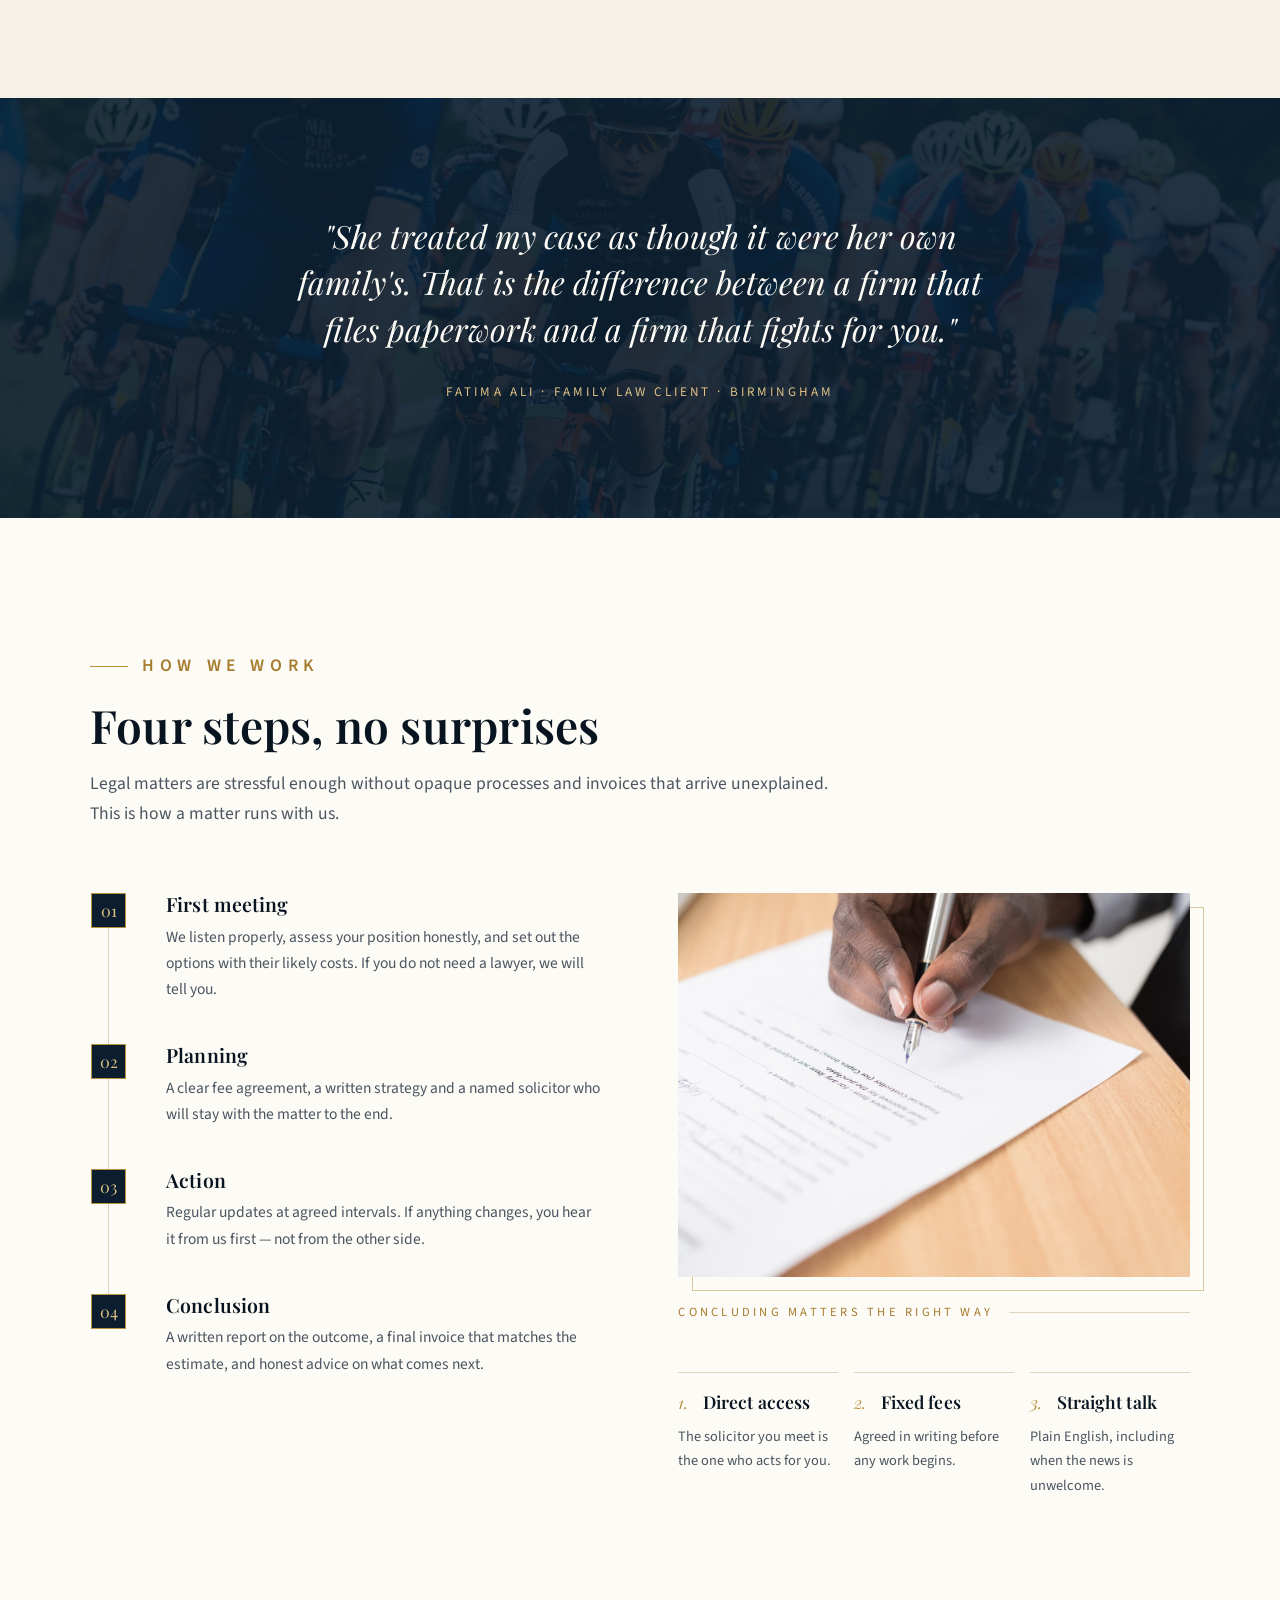
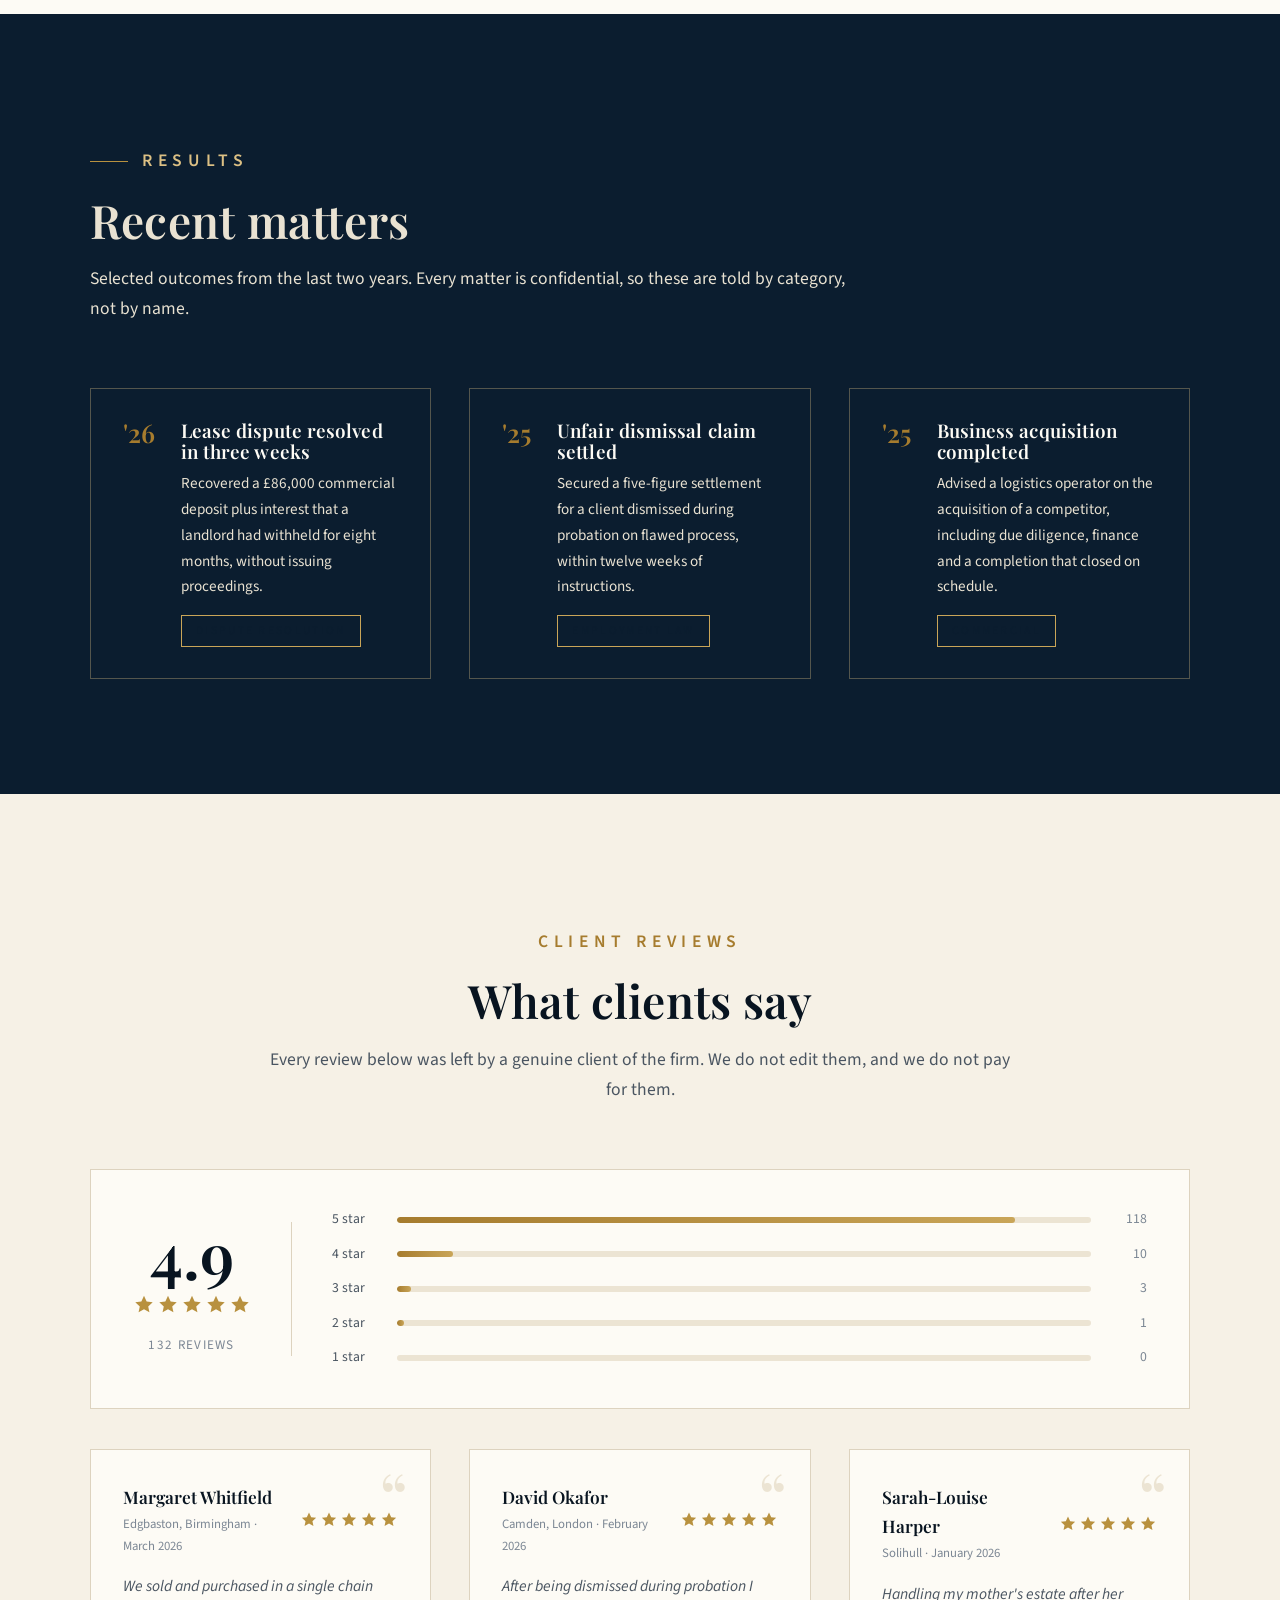
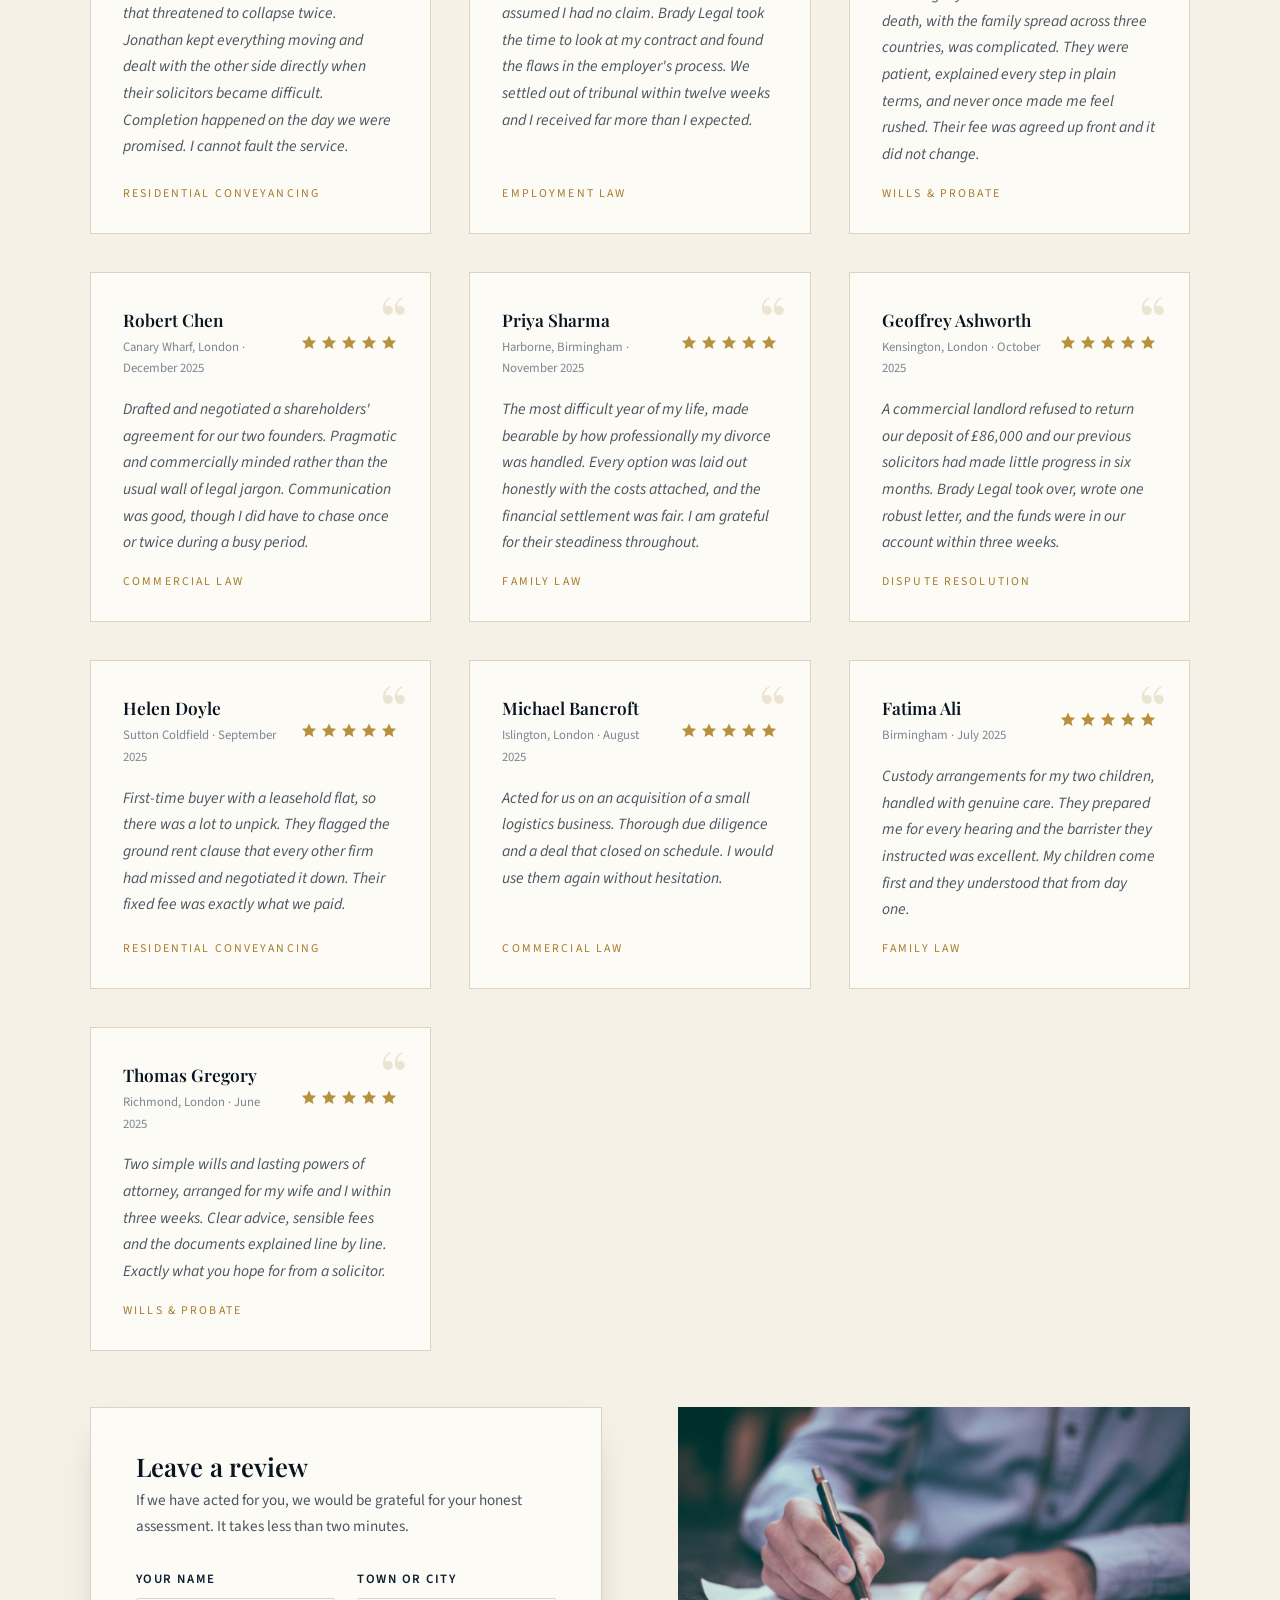
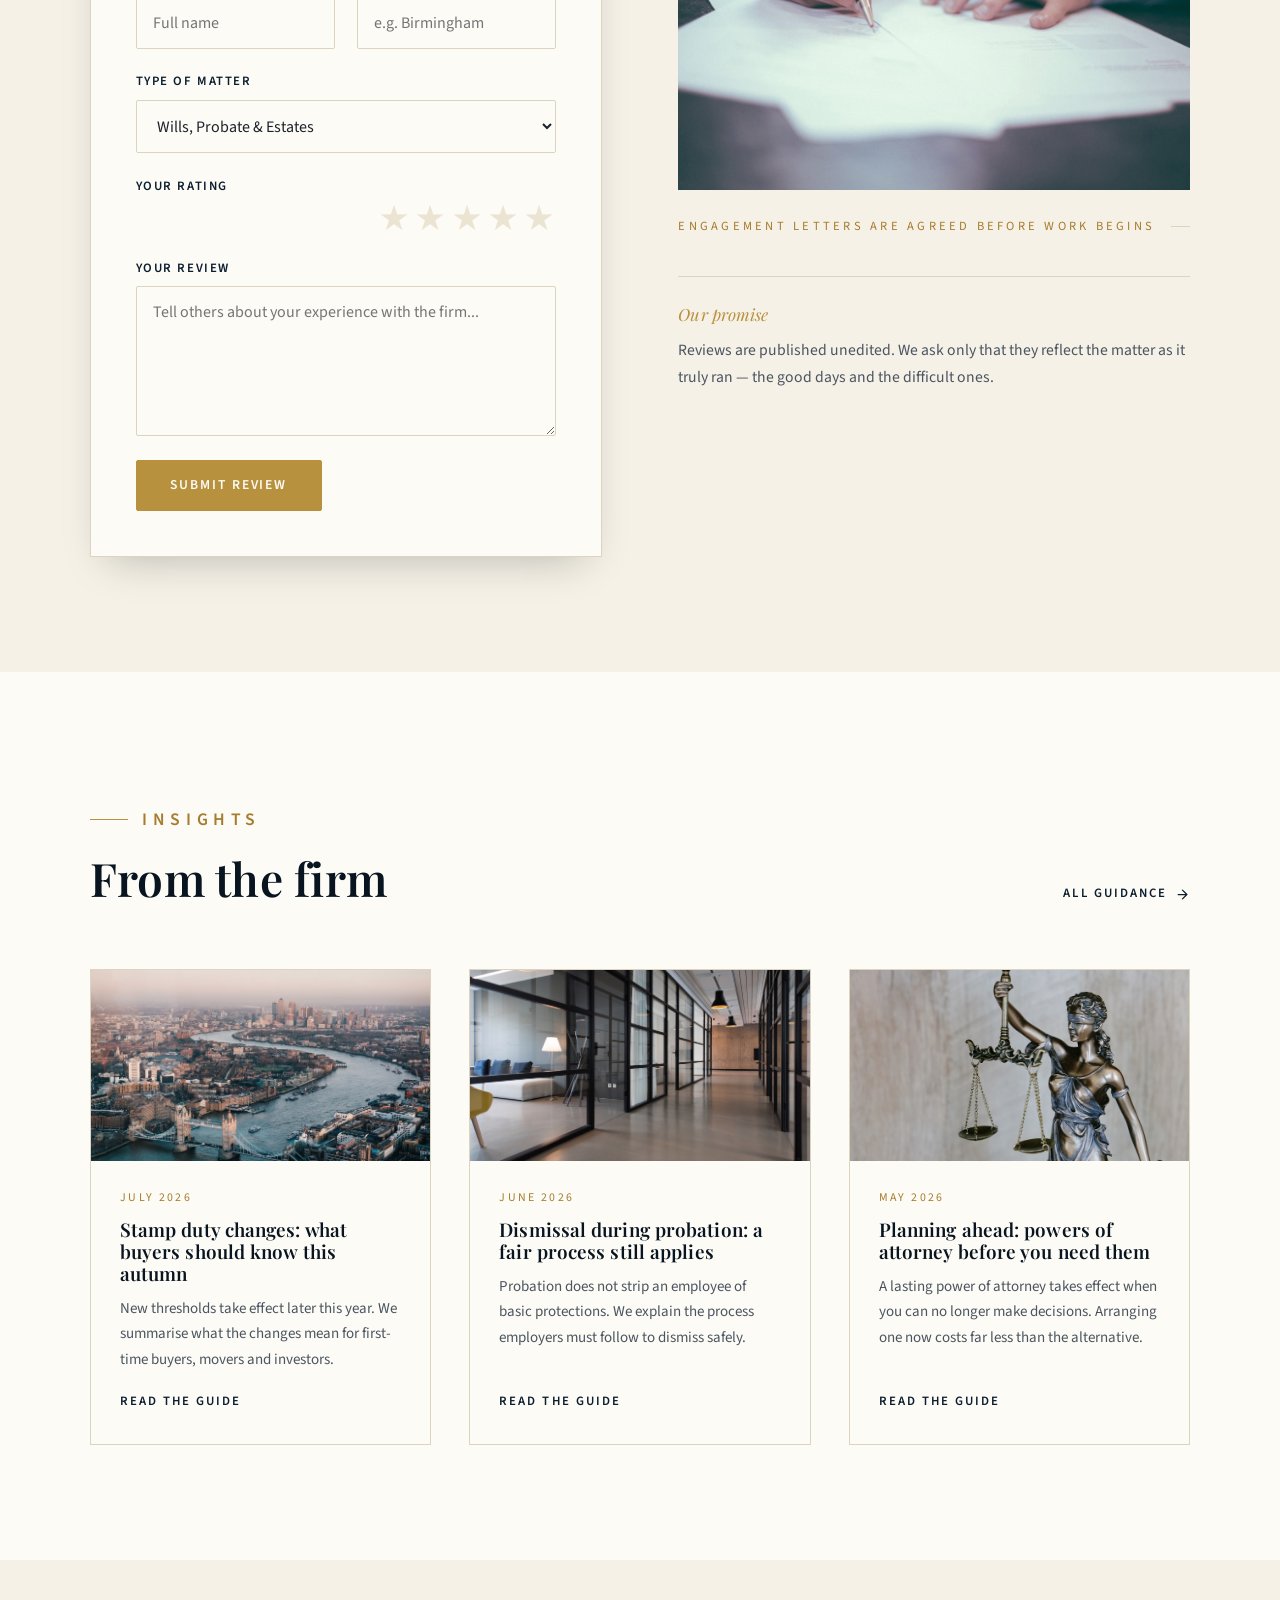
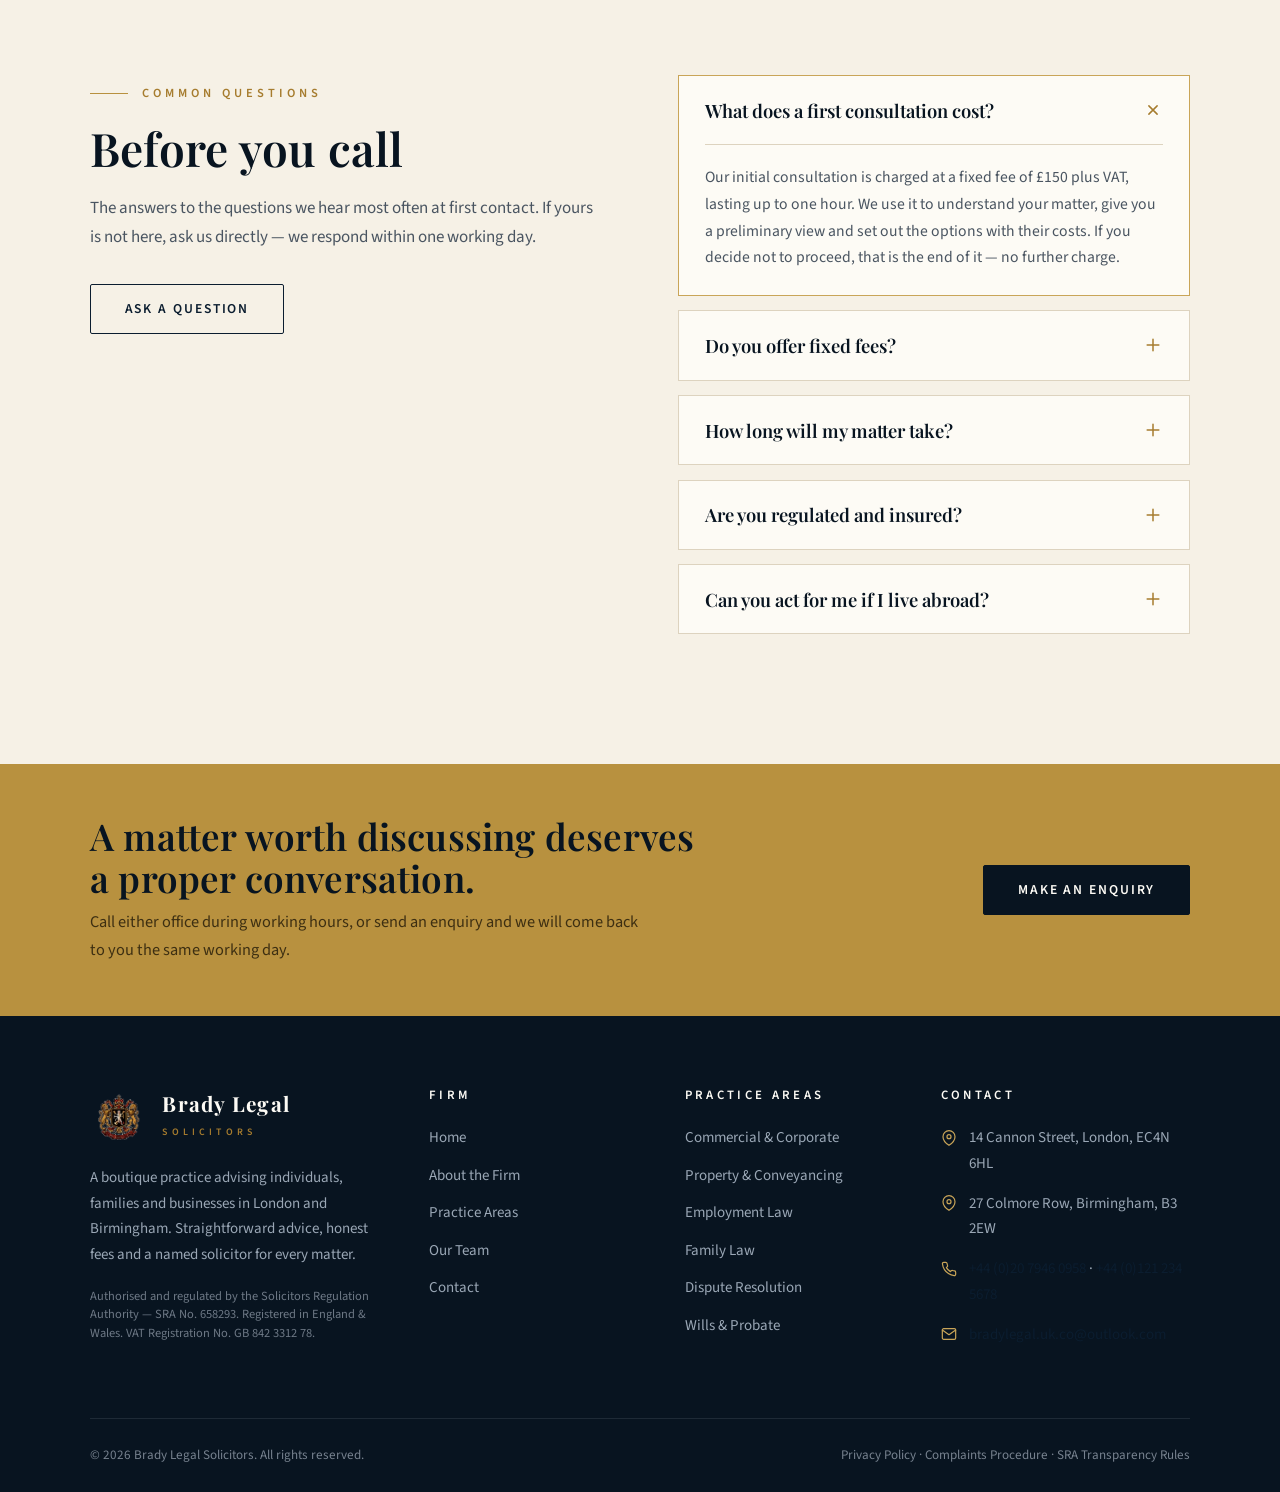
==== commit 306dbbf0: "Update firm email to bradylegal.uk.co@outlook.com" ====
--- a/index.html
+++ b/index.html
@@ -24,7 +24,7 @@
         </span>
         <span class="topbar__item hide-sm">
           <svg viewBox="0 0 24 24" fill="none" stroke-width="1.8" stroke-linecap="round" stroke-linejoin="round"><path d="M4 4h16c1.1 0 2 .9 2 2v12c0 1.1-.9 2-2 2H4c-1.1 0-2-.9-2-2V6c0-1.1.9-2 2-2z"/><polyline points="22,6 12,13 2,6"/></svg>
-          <a href="mailto:enquiries@bradleylegal.co.uk">enquiries@bradleylegal.co.uk</a>
+          <a href="mailto:bradylegal.uk.co@outlook.com">bradylegal.uk.co@outlook.com</a>
         </span>
       </div>
       <div class="topbar__right">
@@ -561,7 +561,7 @@
             </li>
             <li>
               <svg viewBox="0 0 24 24" fill="none" stroke-width="1.8" stroke-linecap="round" stroke-linejoin="round"><path d="M4 4h16c1.1 0 2 .9 2 2v12c0 1.1-.9 2-2 2H4c-1.1 0-2-.9-2-2V6c0-1.1.9-2 2-2z"/><polyline points="22,6 12,13 2,6"/></svg>
-              <span><a href="mailto:enquiries@bradleylegal.co.uk">enquiries@bradleylegal.co.uk</a></span>
+              <span><a href="mailto:bradylegal.uk.co@outlook.com">bradylegal.uk.co@outlook.com</a></span>
             </li>
           </ul>
         </div>
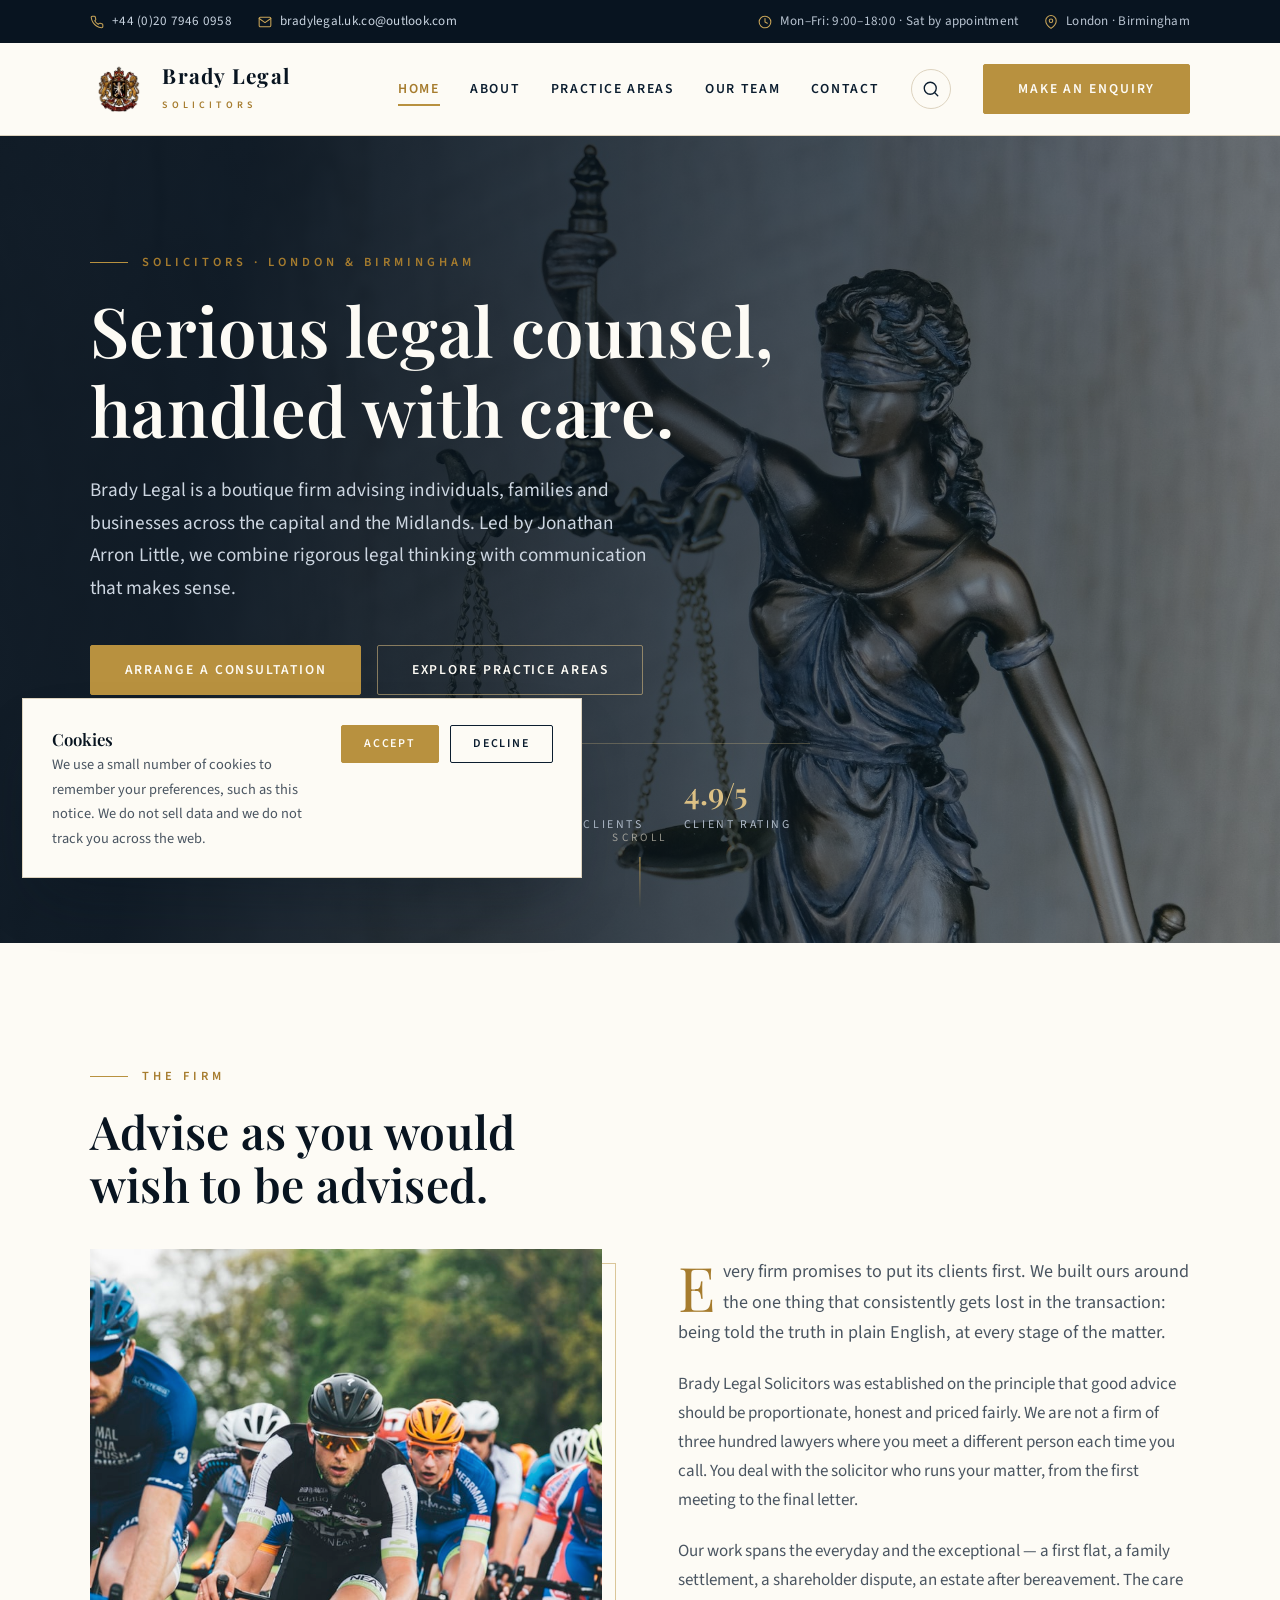
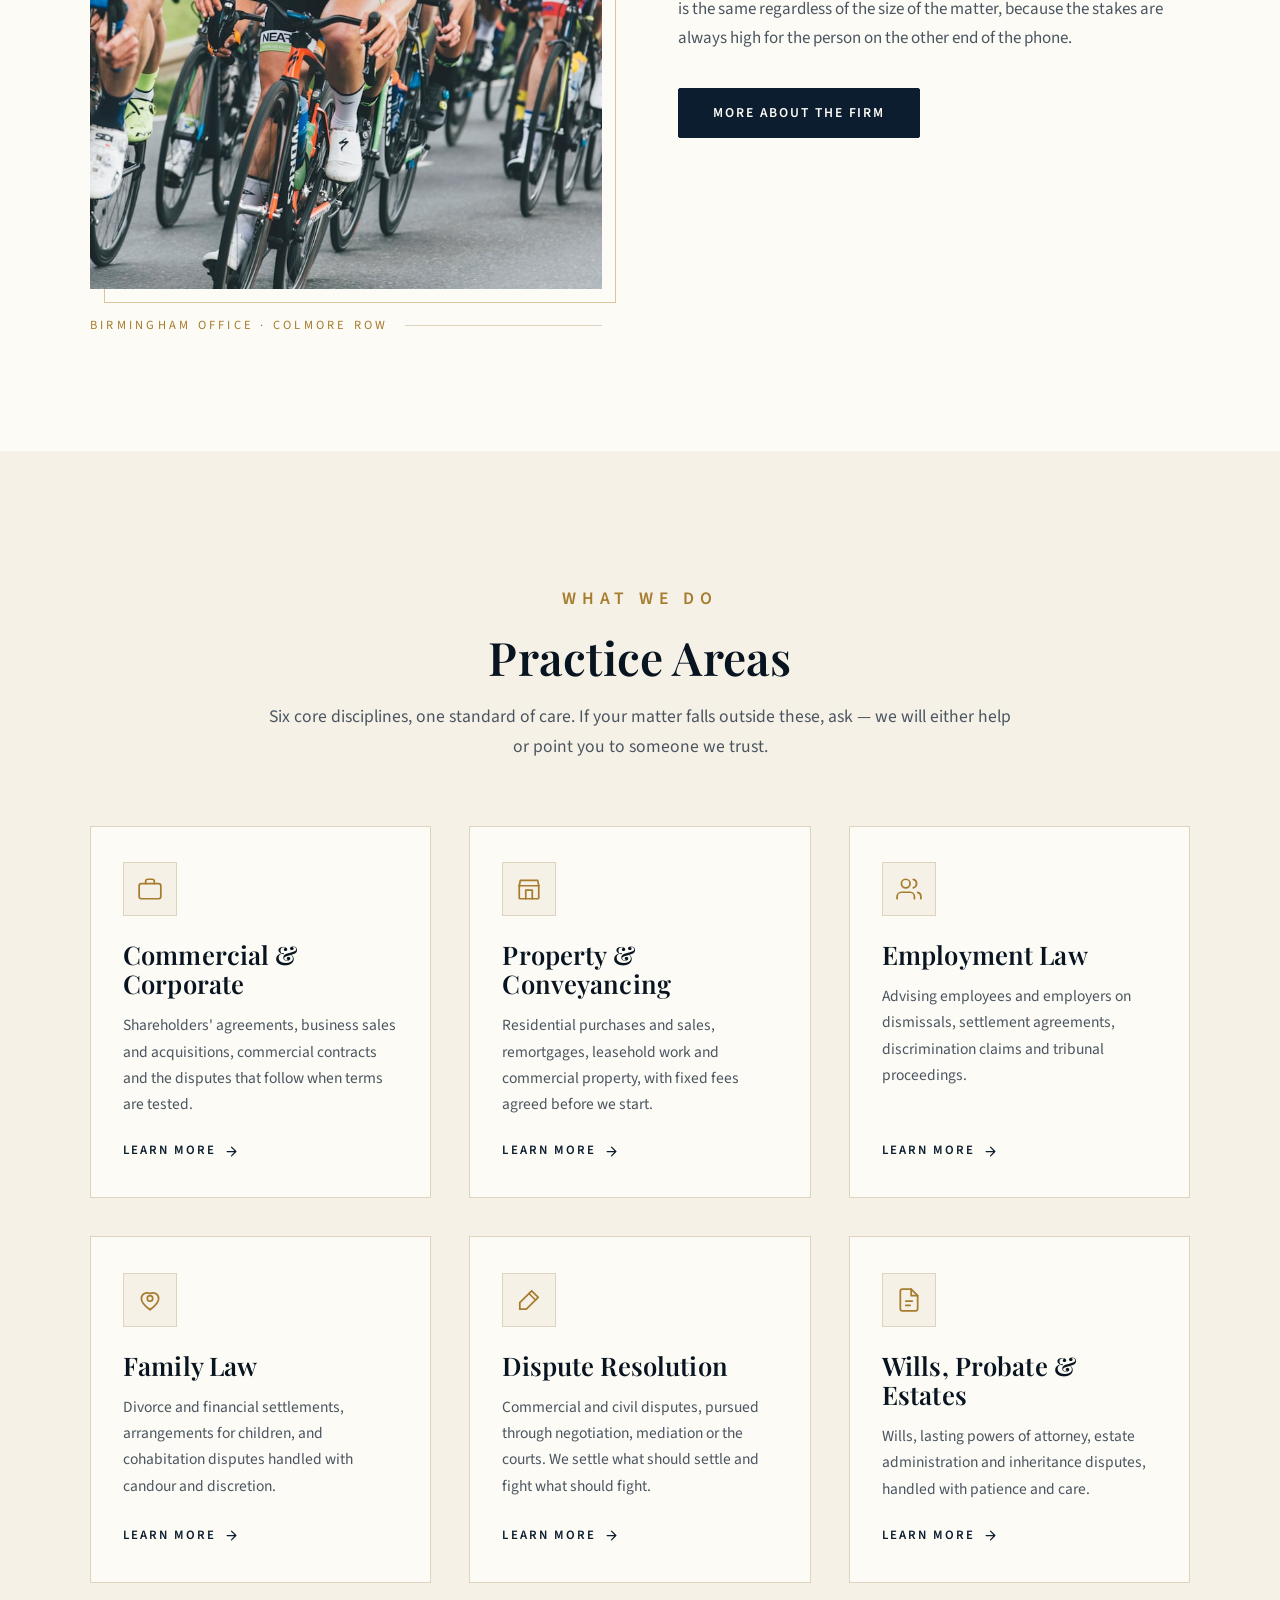
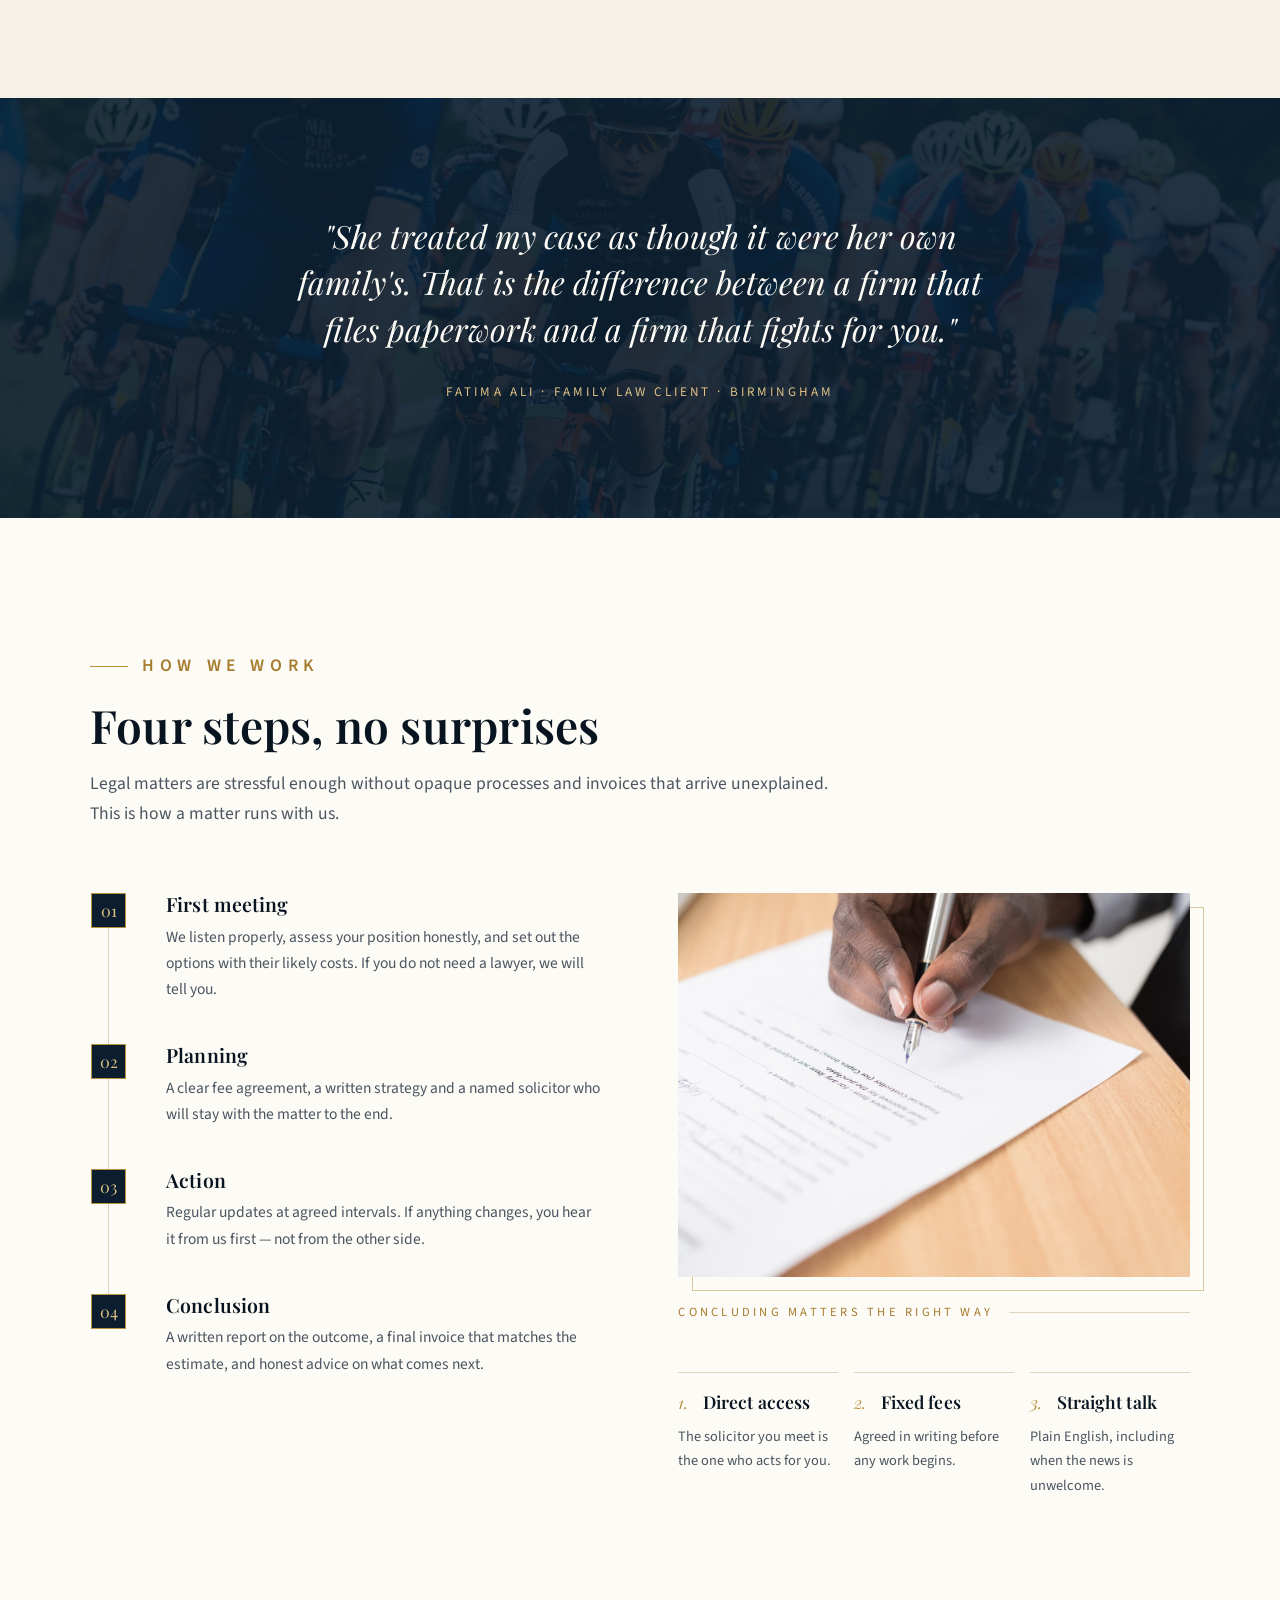
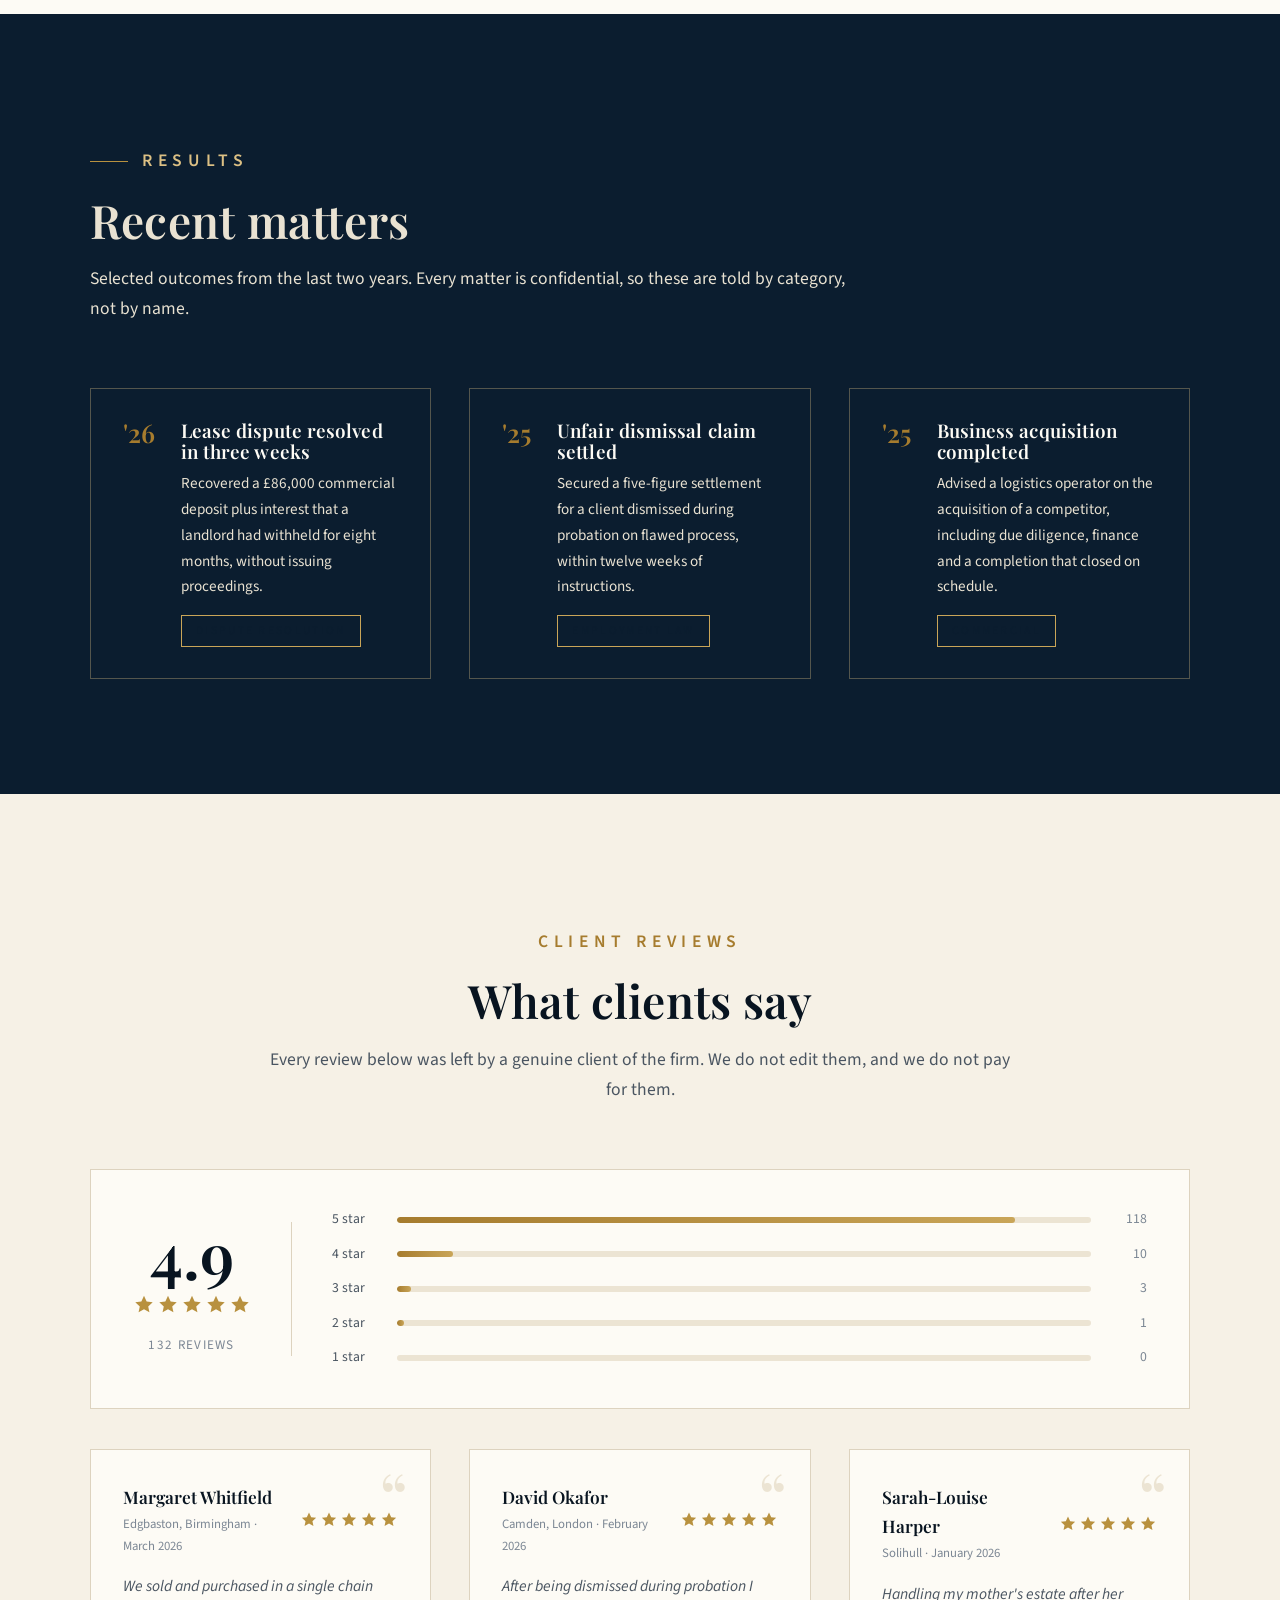
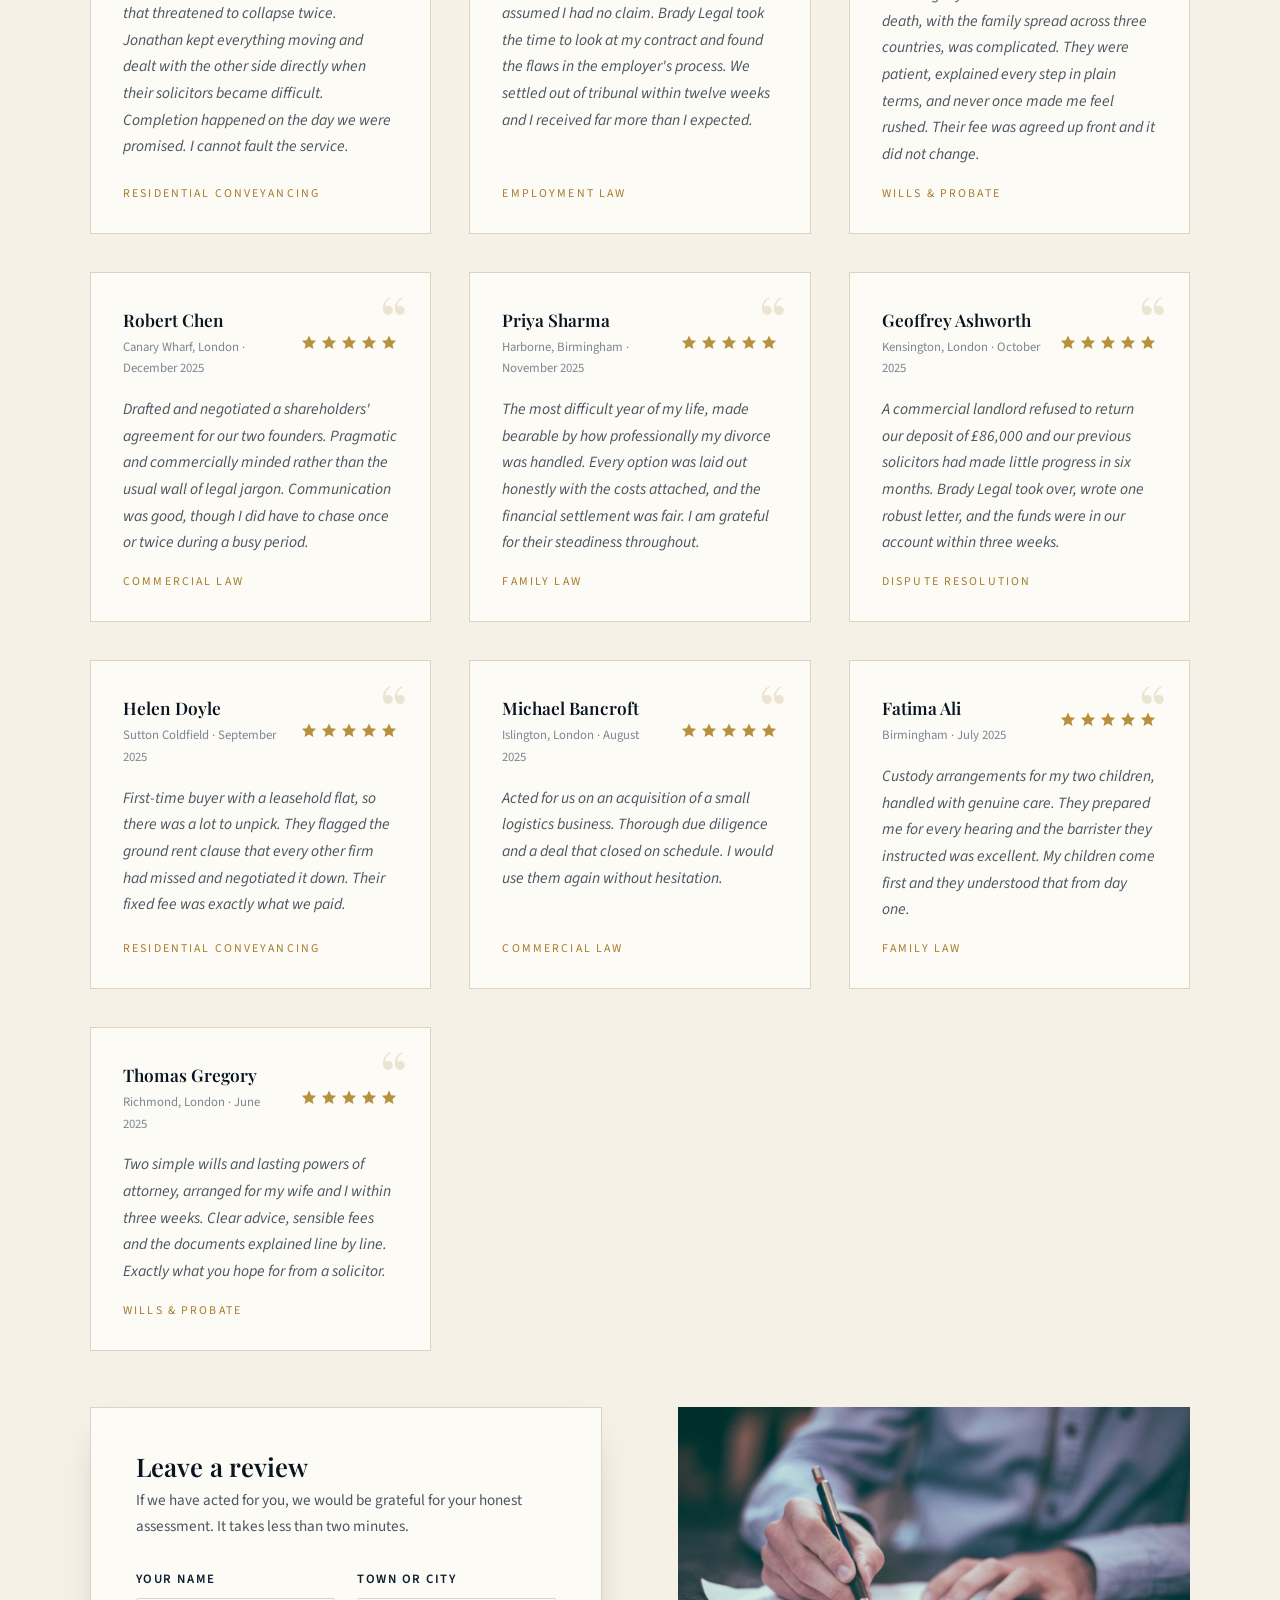
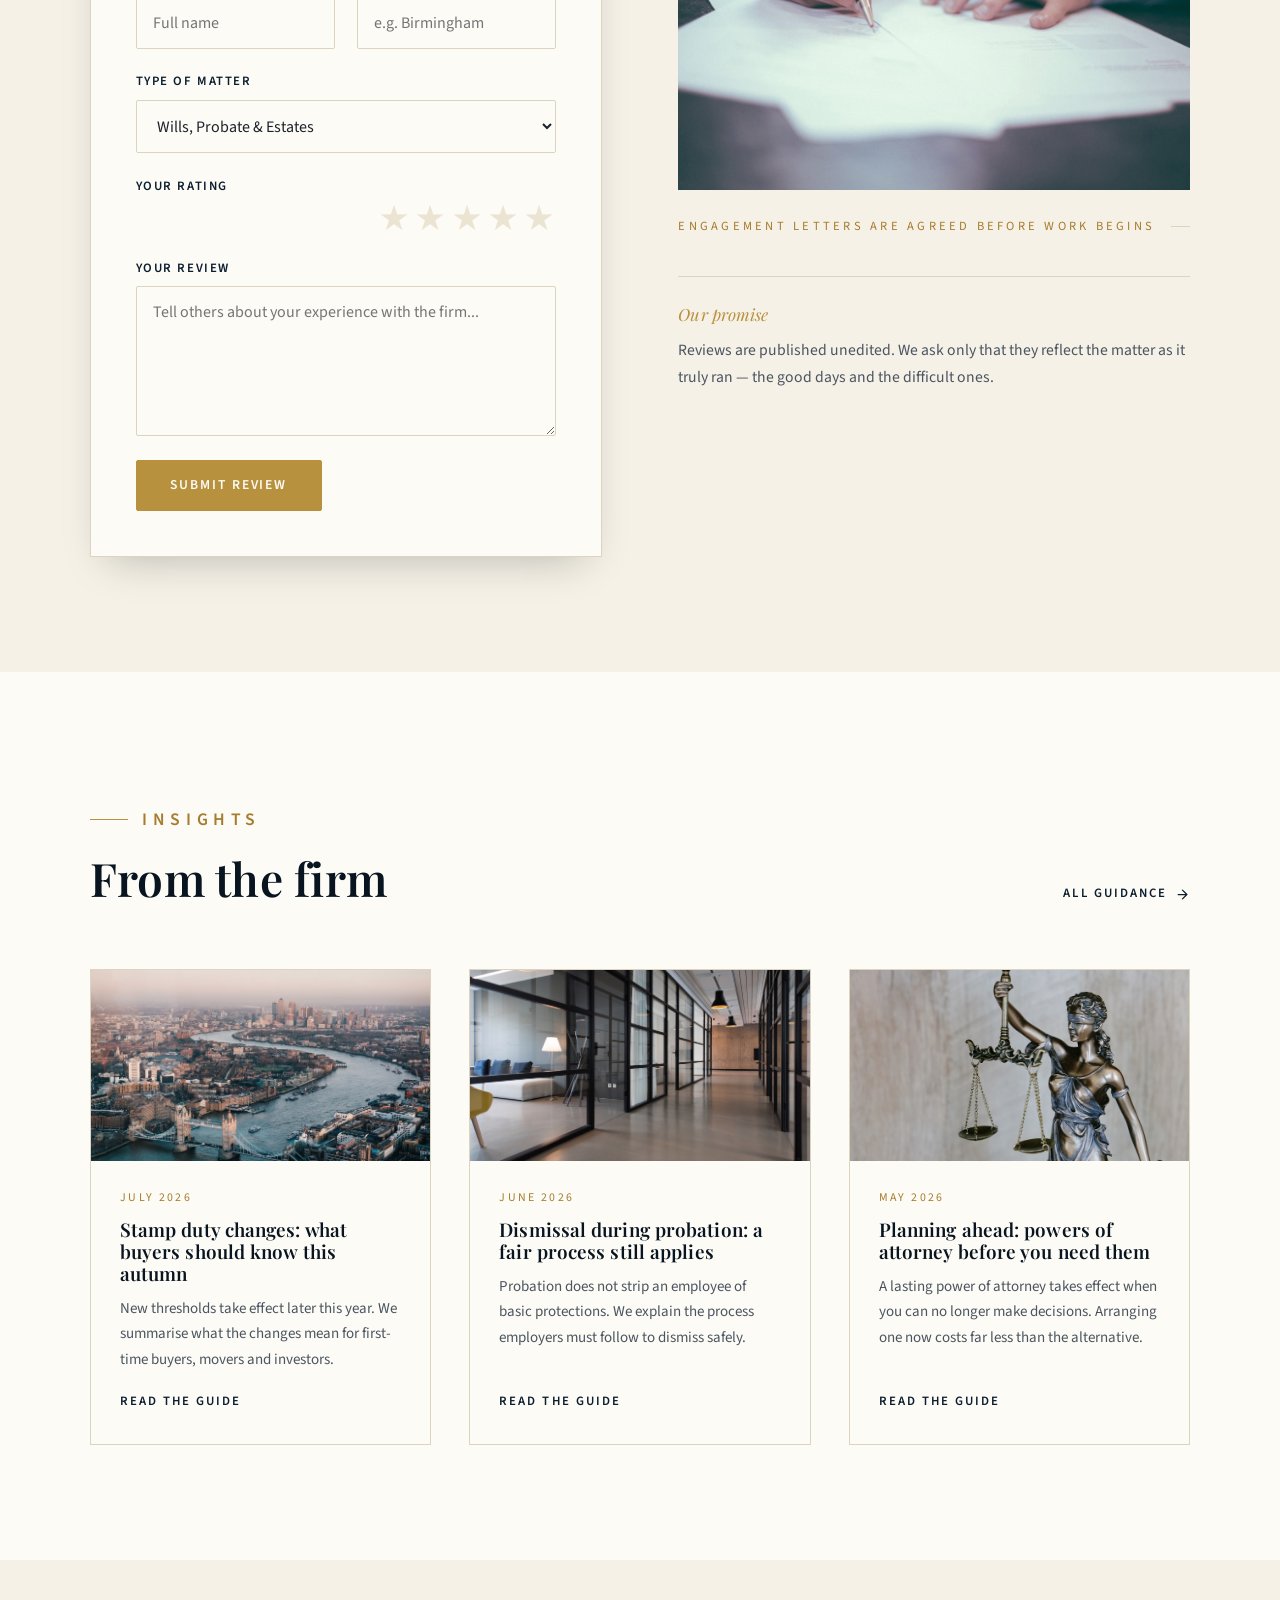
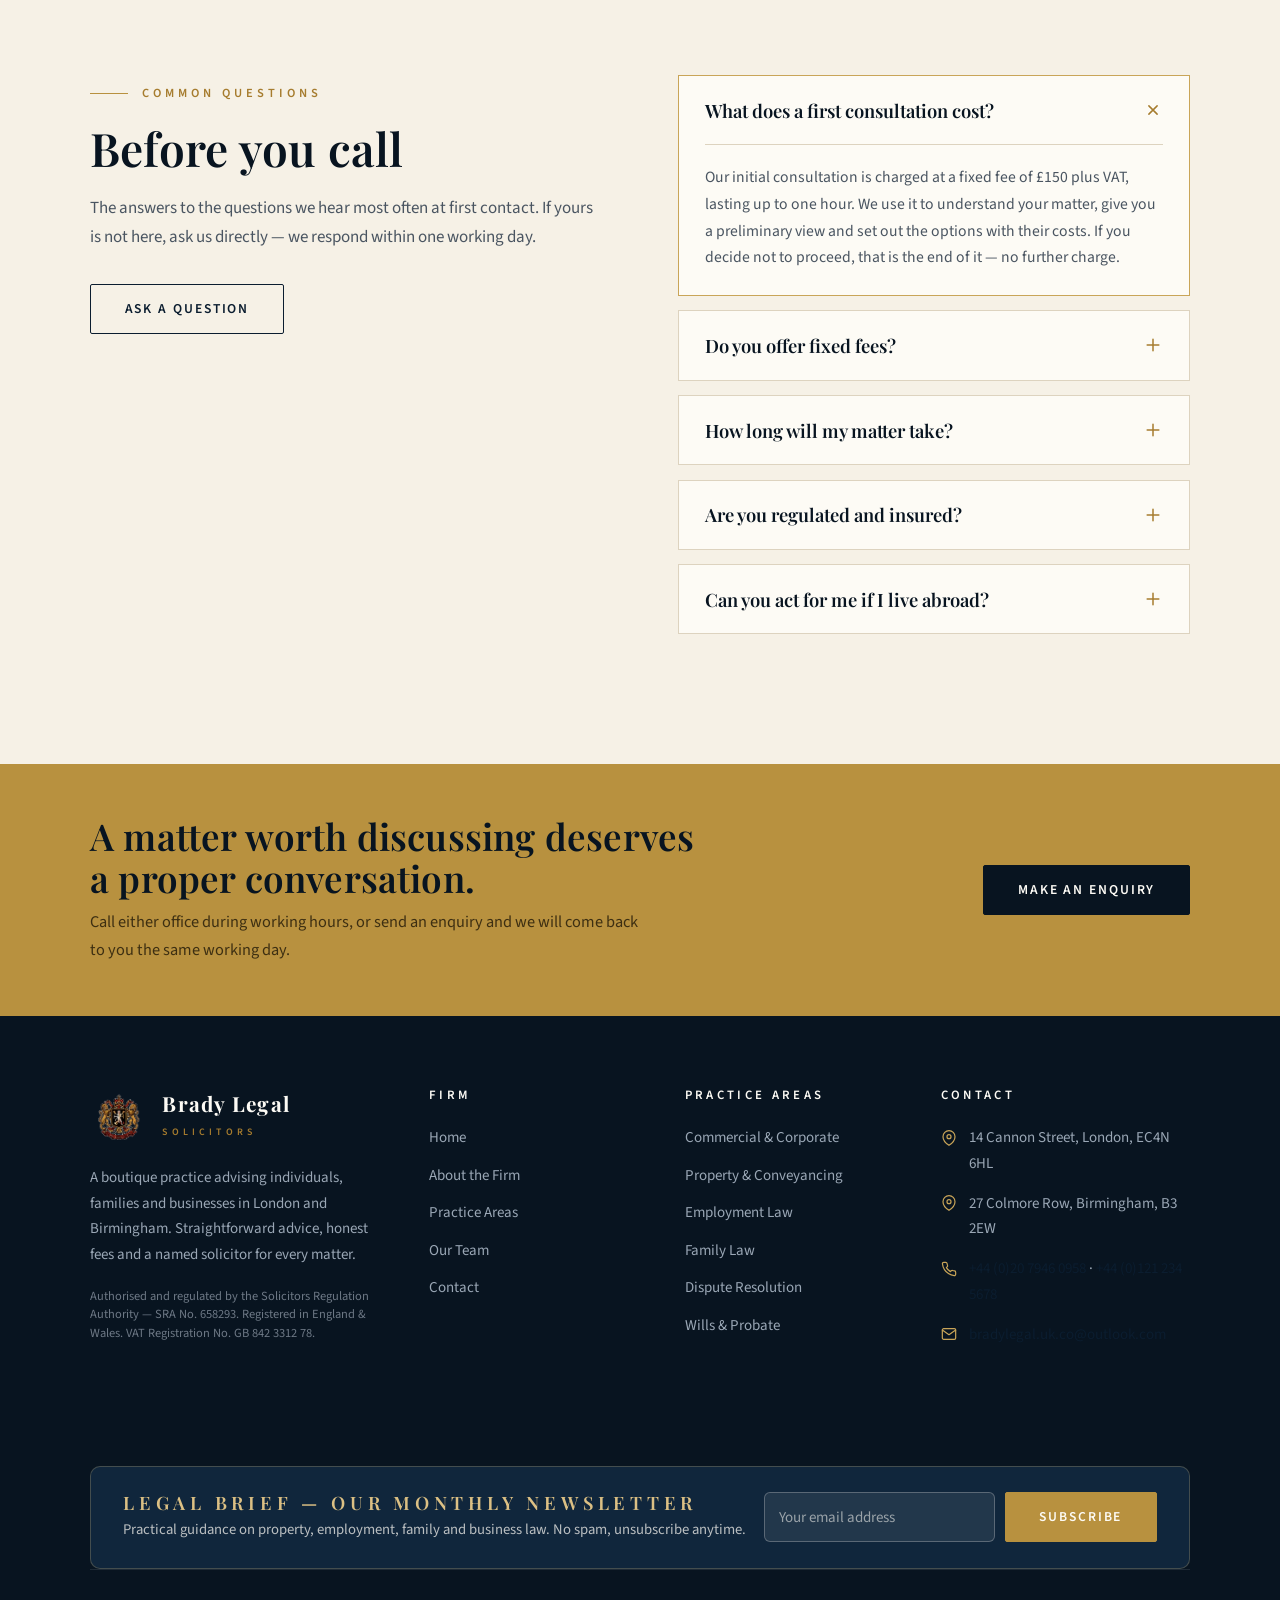
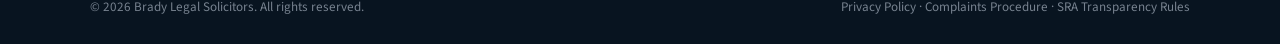
==== commit 9a02e71b: "Add GA4, site search, newsletter, case enquiry wizard" ====
--- a/index.html
+++ b/index.html
@@ -3,6 +3,14 @@
 <head>
   <meta charset="UTF-8">
   <meta name="google-site-verification" content="8b2198992113b233">
+  <!-- Google Analytics (GA4) -->
+  <script async src="https://www.googletagmanager.com/gtag/js?id=G-XXXXXXXXXX"></script>
+  <script>
+    window.dataLayer = window.dataLayer || [];
+    function gtag(){dataLayer.push(arguments);}
+    gtag('js', new Date());
+    gtag('config', 'G-XXXXXXXXXX');
+  </script>
   <meta name="viewport" content="width=device-width, initial-scale=1.0">
   <title>Brady Legal Solicitors | London &amp; Birmingham Law Firm</title>
   <meta name="description" content="Brady Legal Solicitors is a boutique law firm in London and Birmingham led by Jonathan Arron Little. Commercial law, conveyancing, employment, family law, dispute resolution and probate.">
@@ -61,6 +69,9 @@
           <li><a class="nav__link" href="team.html">Our Team</a></li>
           <li><a class="nav__link" href="contact.html">Contact</a></li>
         </ul>
+        <button class="nav__search" type="button" data-search-open aria-label="Search the site" title="Search (Ctrl+K)">
+          <svg viewBox="0 0 24 24" fill="none" stroke="currentColor" stroke-width="1.8" stroke-linecap="round" stroke-linejoin="round"><circle cx="11" cy="11" r="8"/><line x1="21" y1="21" x2="16.65" y2="16.65"/></svg>
+        </button>
         <a class="btn btn--gold nav__cta" href="contact.html">Make an Enquiry</a>
         <button class="nav__toggle" aria-label="Toggle menu" aria-expanded="false">
           <svg viewBox="0 0 24 24" fill="none" stroke="currentColor" stroke-width="1.8" stroke-linecap="round"><line x1="3" y1="7" x2="21" y2="7"/><line x1="3" y1="12" x2="21" y2="12"/><line x1="3" y1="17" x2="21" y2="17"/></svg>
@@ -566,6 +577,17 @@
           </ul>
         </div>
       </div>
+  <div class="footer__news">
+        <div>
+          <h4>Legal Brief &mdash; our monthly newsletter</h4>
+          <p>Practical guidance on property, employment, family and business law. No spam, unsubscribe anytime.</p>
+        </div>
+        <form class="newsletter-form" data-newsletter-form novalidate>
+          <input type="email" name="email" placeholder="Your email address" required aria-label="Email address">
+          <button class="btn btn--gold" type="submit">Subscribe</button>
+        </form>
+        <div class="form-status" role="status" aria-live="polite"></div>
+      </div>
       <div class="footer__legal">
         <span>&copy; <span data-year>2026</span> Brady Legal Solicitors. All rights reserved.</span>
         <span>Privacy Policy &middot; Complaints Procedure &middot; SRA Transparency Rules</span>
@@ -589,6 +611,18 @@
     <svg viewBox="0 0 24 24" fill="none" stroke="currentColor" stroke-width="2" stroke-linecap="round" stroke-linejoin="round"><path d="M12 19V5M5 12l7-7 7 7"/></svg>
   </button>
 
+  <!-- Site search overlay -->
+  <div class="search-overlay" id="searchOverlay" hidden>
+    <div class="search-overlay__panel" role="dialog" aria-modal="true" aria-label="Site search">
+      <form class="search-overlay__form" data-search-form>
+        <svg viewBox="0 0 24 24" fill="none" stroke="currentColor" stroke-width="1.8" stroke-linecap="round" stroke-linejoin="round"><circle cx="11" cy="11" r="8"/><line x1="21" y1="21" x2="16.65" y2="16.65"/></svg>
+        <input type="search" placeholder="Search the site &mdash; try &ldquo;conveyancing&rdquo;, &ldquo;divorce&rdquo;, &ldquo;wills&rdquo;&hellip;" data-search-input aria-label="Search the site">
+        <button type="button" class="search-overlay__close" data-search-close aria-label="Close search">&#10005;</button>
+      </form>
+      <div class="search-overlay__results" data-search-results></div>
+    </div>
+  </div>
+
   <script src="js/main.js"></script>
 </body>
 </html>
--- a/css/style.css
+++ b/css/style.css
@@ -1819,3 +1819,254 @@
     gap: 0.6rem;
   }
 }
+
+/* ==========================================================================
+   New features: site search, newsletter, case enquiry wizard
+   ========================================================================== */
+
+/* ---------- Search button in nav ---------- */
+
+.nav__search {
+  display: inline-flex;
+  align-items: center;
+  justify-content: center;
+  width: 40px;
+  height: 40px;
+  border: 1px solid var(--line);
+  border-radius: 999px;
+  background: transparent;
+  color: var(--navy-800);
+  cursor: pointer;
+  transition: color .2s, border-color .2s, background .2s;
+}
+.nav__search svg { width: 18px; height: 18px; }
+.nav__search:hover { color: var(--gold-500); border-color: var(--gold-500); }
+
+/* ---------- Search overlay ---------- */
+
+.search-overlay {
+  position: fixed;
+  inset: 0;
+  z-index: 1000;
+  background: rgba(8, 20, 32, 0.82);
+  backdrop-filter: blur(4px);
+  display: flex;
+  justify-content: center;
+  align-items: flex-start;
+  padding: 12vh 20px 20px;
+}
+.search-overlay[hidden] { display: none; }
+.search-overlay__panel {
+  width: 100%;
+  max-width: 640px;
+  background: var(--ivory-100);
+  border: 1px solid var(--line);
+  border-radius: 12px;
+  box-shadow: 0 24px 60px rgba(0, 0, 0, .35);
+  overflow: hidden;
+}
+.search-overlay__form {
+  display: flex;
+  align-items: center;
+  gap: 12px;
+  padding: 14px 18px;
+  border-bottom: 1px solid var(--line);
+}
+.search-overlay__form svg { width: 20px; height: 20px; color: var(--gold-500); flex: none; }
+.search-overlay__form input {
+  flex: 1;
+  border: none;
+  background: transparent;
+  font: inherit;
+  font-size: 1.05rem;
+  color: var(--navy-800);
+  outline: none;
+}
+.search-overlay__close {
+  border: none;
+  background: transparent;
+  color: var(--navy-800);
+  font-size: 1.2rem;
+  cursor: pointer;
+  padding: 4px 8px;
+}
+.search-overlay__close:hover { color: var(--gold-500); }
+.search-overlay__results { max-height: 56vh; overflow-y: auto; padding: 8px 0; }
+.search-result {
+  display: block;
+  padding: 12px 18px;
+  color: inherit;
+  text-decoration: none;
+  border-bottom: 1px solid var(--line);
+  transition: background .15s;
+}
+.search-result:last-child { border-bottom: none; }
+.search-result:hover { background: var(--ivory-200); }
+.search-result__title {
+  font-family: "Playfair Display", Georgia, serif;
+  font-size: 1rem;
+  color: var(--navy-800);
+  margin-bottom: 3px;
+}
+.search-result__title em { color: var(--gold-600); font-style: normal; }
+.search-result__snippet { font-size: .92rem; color: #5c6b7a; line-height: 1.45; }
+.search-result__snippet em { color: var(--gold-600); font-style: normal; }
+.search-overlay__empty {
+  padding: 26px 18px;
+  text-align: center;
+  color: #5c6b7a;
+  font-size: .95rem;
+}
+.search-hint {
+  display: inline-block;
+  margin-top: 14px;
+  font-size: .8rem;
+  color: rgba(253, 251, 245, .7);
+  letter-spacing: .02em;
+}
+
+/* ---------- Footer newsletter ---------- */
+
+.footer__news {
+  display: flex;
+  align-items: center;
+  justify-content: space-between;
+  flex-wrap: wrap;
+  gap: 18px;
+  margin-top: 3rem;
+  padding: 1.6rem 2rem;
+  background: var(--navy-700);
+  border: 1px solid rgba(220, 192, 132, .25);
+  border-radius: 10px;
+}
+.footer__news h4 {
+  font-family: "Playfair Display", Georgia, serif;
+  font-size: 1.15rem;
+  color: var(--gold-300);
+  margin-bottom: 4px;
+}
+.footer__news p { color: rgba(253, 251, 245, .72); font-size: .92rem; }
+.newsletter-form {
+  display: flex;
+  gap: 10px;
+  flex: 1 1 340px;
+  max-width: 460px;
+}
+.newsletter-form input {
+  flex: 1;
+  padding: 11px 14px;
+  border: 1px solid rgba(253, 251, 245, .25);
+  border-radius: 6px;
+  background: rgba(253, 251, 245, .08);
+  color: var(--ivory-100);
+  font: inherit;
+  outline: none;
+}
+.newsletter-form input::placeholder { color: rgba(253, 251, 245, .55); }
+.newsletter-form input:focus { border-color: var(--gold-400); }
+.footer__news .form-status { flex-basis: 100%; }
+.footer__news .form-status--ok { color: var(--gold-300); }
+.footer__news .form-status--err { color: #e8a08f; }
+
+/* ---------- Case enquiry wizard ---------- */
+
+.wizard {
+  max-width: 760px;
+  margin: 0 auto;
+  background: var(--ivory-100);
+  border: 1px solid var(--line);
+  border-radius: 12px;
+  padding: 2.2rem;
+  box-shadow: 0 10px 34px rgba(11, 29, 47, .08);
+}
+.wizard__progress {
+  display: flex;
+  gap: 10px;
+  margin-bottom: 1.8rem;
+}
+.wizard__dot {
+  width: 34px;
+  height: 6px;
+  border-radius: 999px;
+  background: var(--ivory-300);
+  transition: background .25s;
+}
+.wizard__dot.is-active { background: var(--gold-500); }
+.wizard__step { display: none; }
+.wizard__step.is-active { display: block; animation: fadeUp .35s ease both; }
+.wizard__step h3 {
+  font-family: "Playfair Display", Georgia, serif;
+  font-size: 1.3rem;
+  color: var(--navy-800);
+  margin-bottom: 1.2rem;
+}
+.wizard__options {
+  display: grid;
+  grid-template-columns: repeat(auto-fit, minmax(200px, 1fr));
+  gap: 12px;
+  margin-bottom: 1.4rem;
+}
+.wizard__options--inline { grid-template-columns: 1fr; }
+.wizard__options label {
+  display: block;
+  cursor: pointer;
+}
+.wizard__options label input {
+  position: absolute;
+  opacity: 0;
+  pointer-events: none;
+}
+.wizard__options label span {
+  display: block;
+  padding: 14px 16px;
+  border: 1.5px solid var(--line);
+  border-radius: 8px;
+  background: var(--ivory-200);
+  font-weight: 600;
+  font-size: .95rem;
+  color: var(--navy-800);
+  transition: border-color .15s, background .15s, color .15s;
+}
+.wizard__options label:hover span { border-color: var(--gold-400); }
+.wizard__options label input:checked + span {
+  border-color: var(--gold-500);
+  background: var(--ivory-100);
+  color: var(--gold-600);
+  box-shadow: 0 0 0 1px var(--gold-500);
+}
+.wizard__actions {
+  display: flex;
+  gap: 12px;
+  margin-top: 1.6rem;
+}
+.wizard .form-status { margin-top: 1rem; }
+.wizard textarea {
+  width: 100%;
+  padding: 12px 14px;
+  border: 1px solid var(--line);
+  border-radius: 6px;
+  background: var(--ivory-100);
+  font: inherit;
+  color: var(--navy-800);
+  resize: vertical;
+  outline: none;
+}
+.wizard textarea:focus { border-color: var(--gold-500); }
+.wizard__form input[type="text"],
+.wizard__form input[type="email"],
+.wizard__form input[type="tel"] {
+  width: 100%;
+  padding: 11px 14px;
+  border: 1px solid var(--line);
+  border-radius: 6px;
+  background: var(--ivory-100);
+  font: inherit;
+  color: var(--navy-800);
+  outline: none;
+}
+.wizard__form input:focus { border-color: var(--gold-500); }
+
+@media (max-width: 640px) {
+  .wizard { padding: 1.4rem; }
+  .footer__news { padding: 1.2rem; }
+}
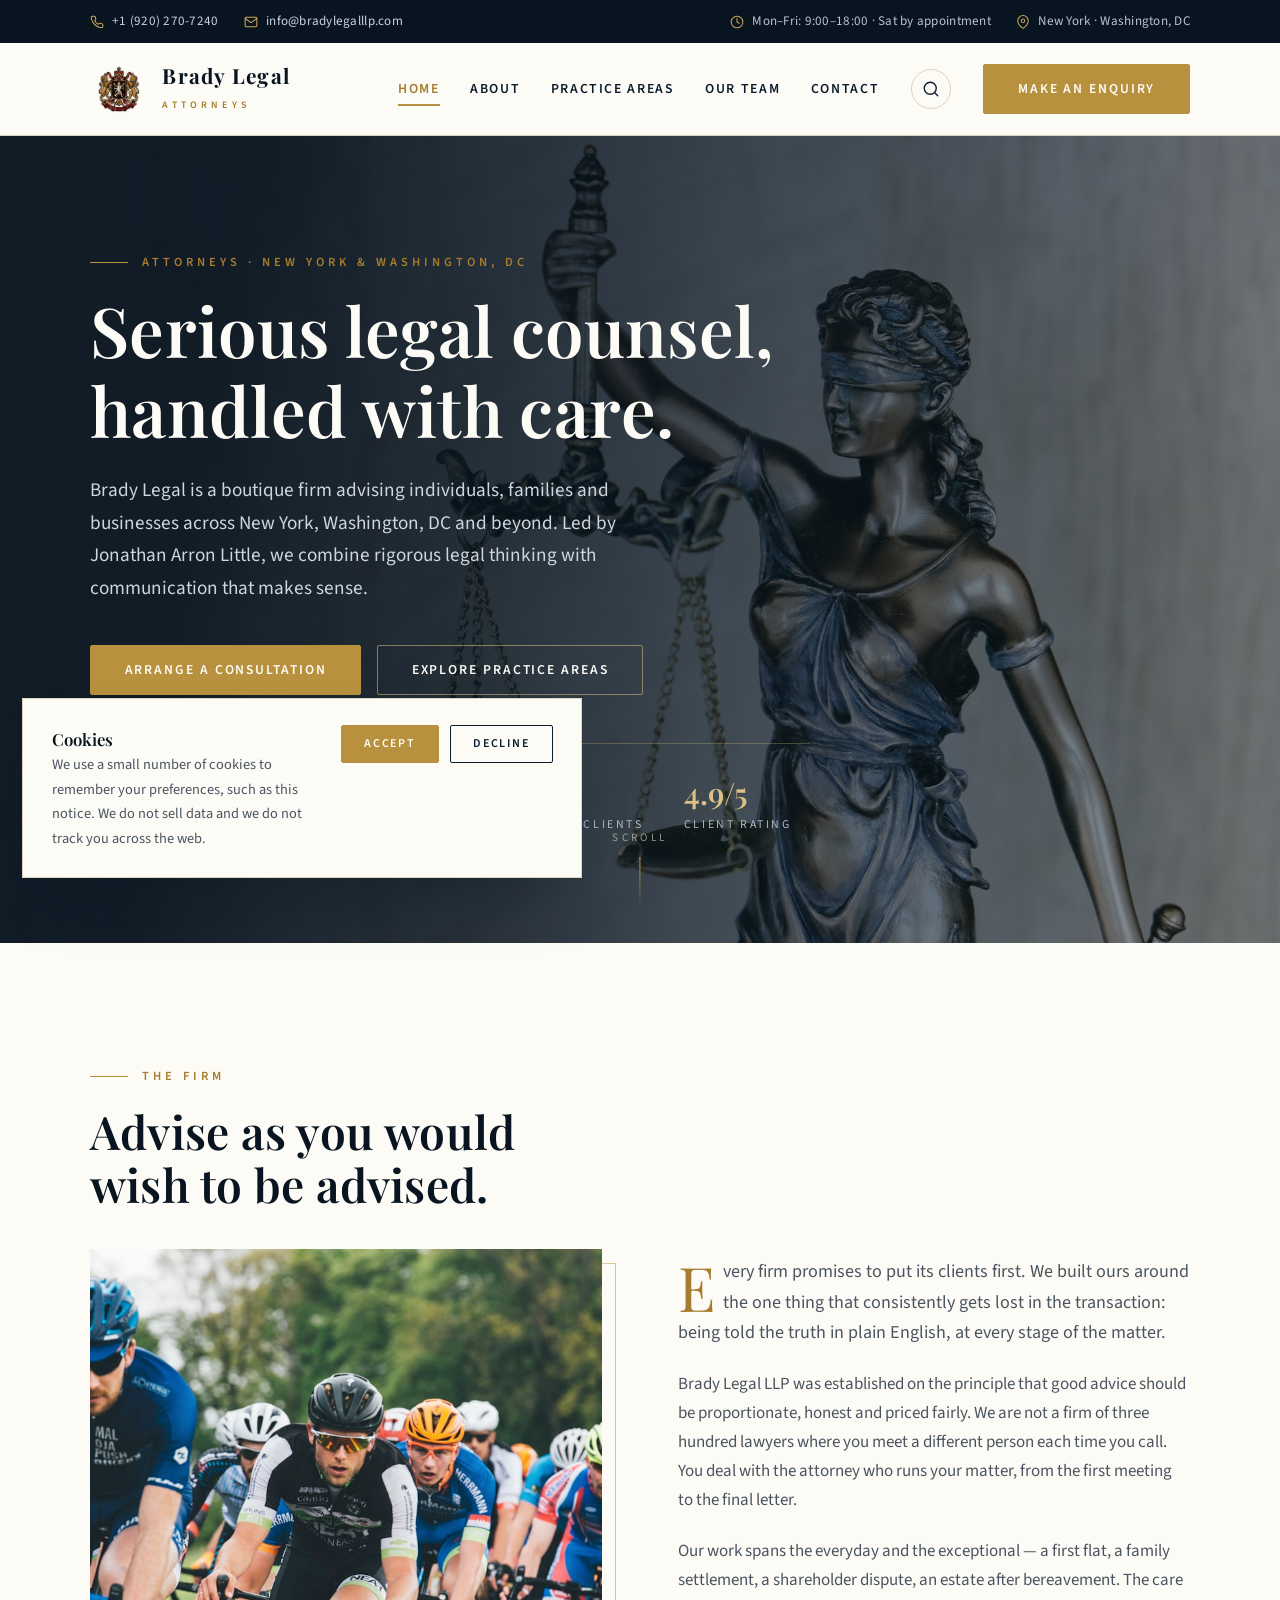
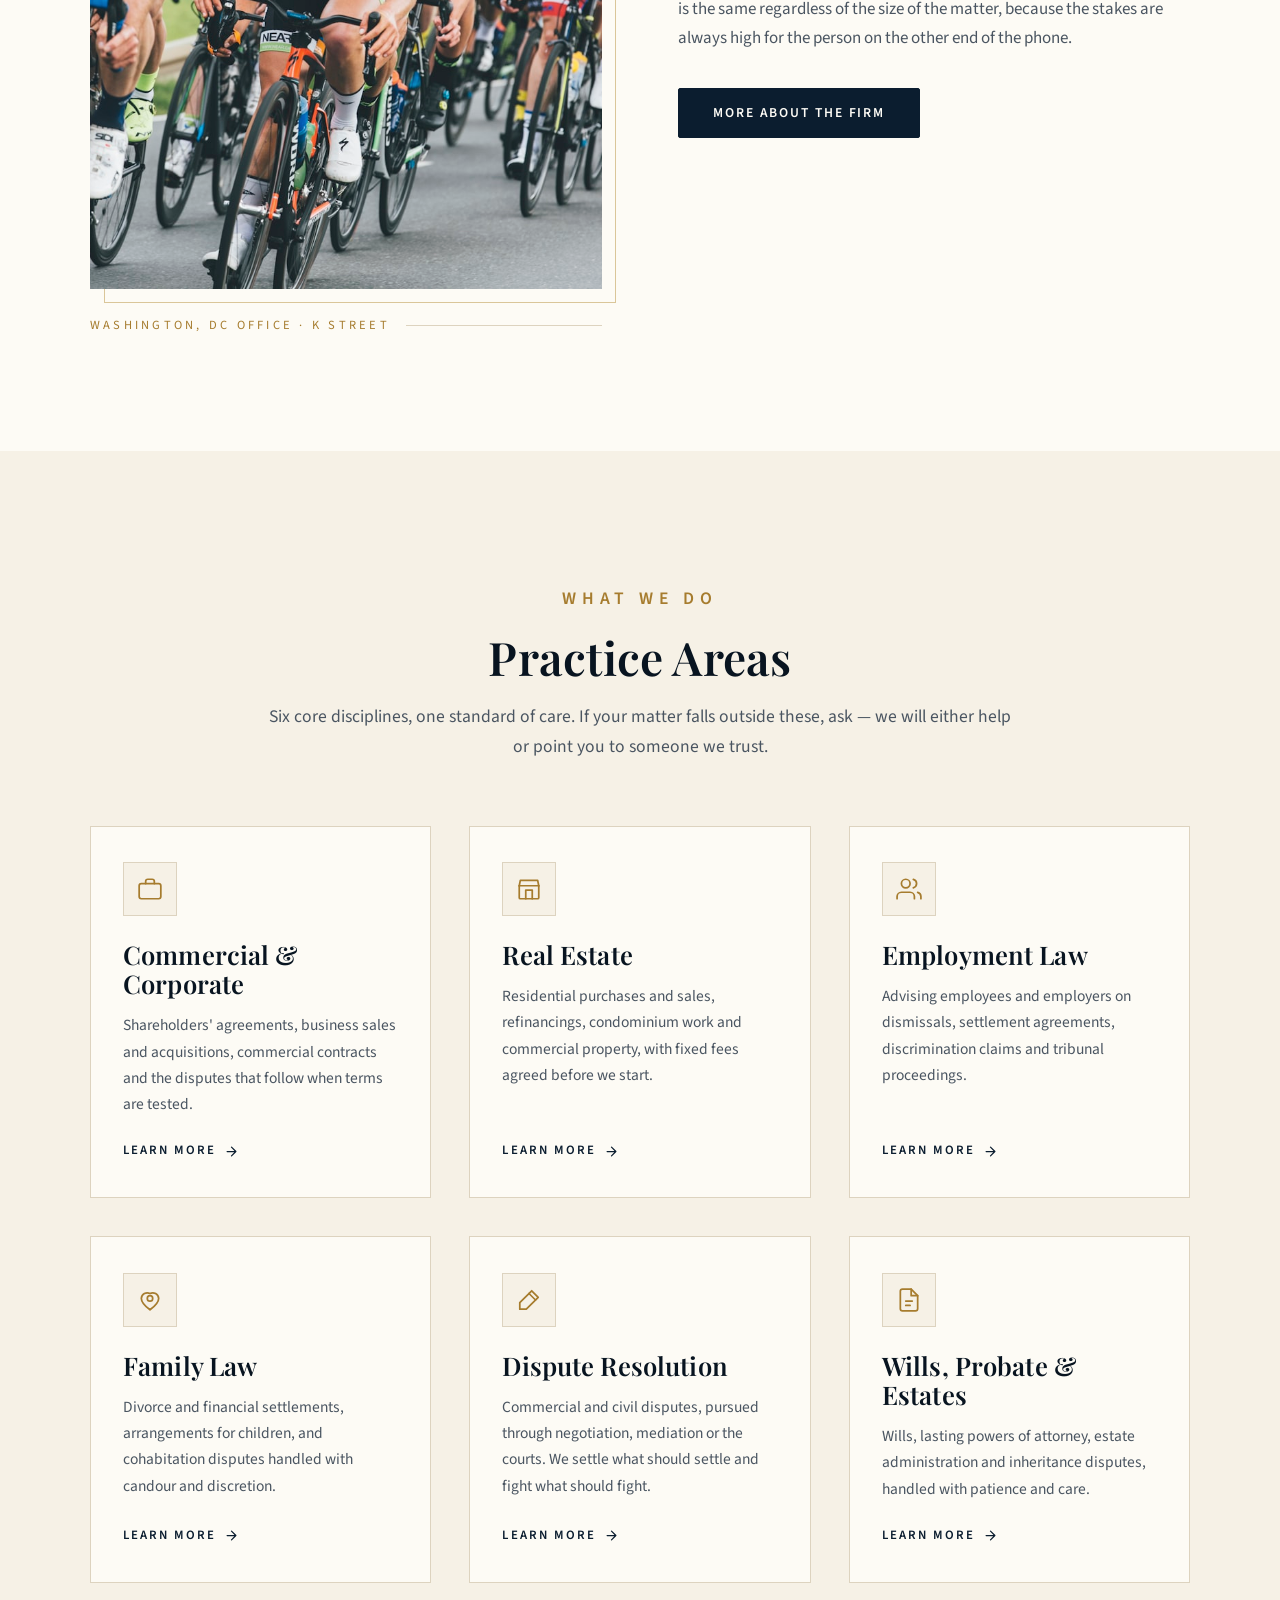
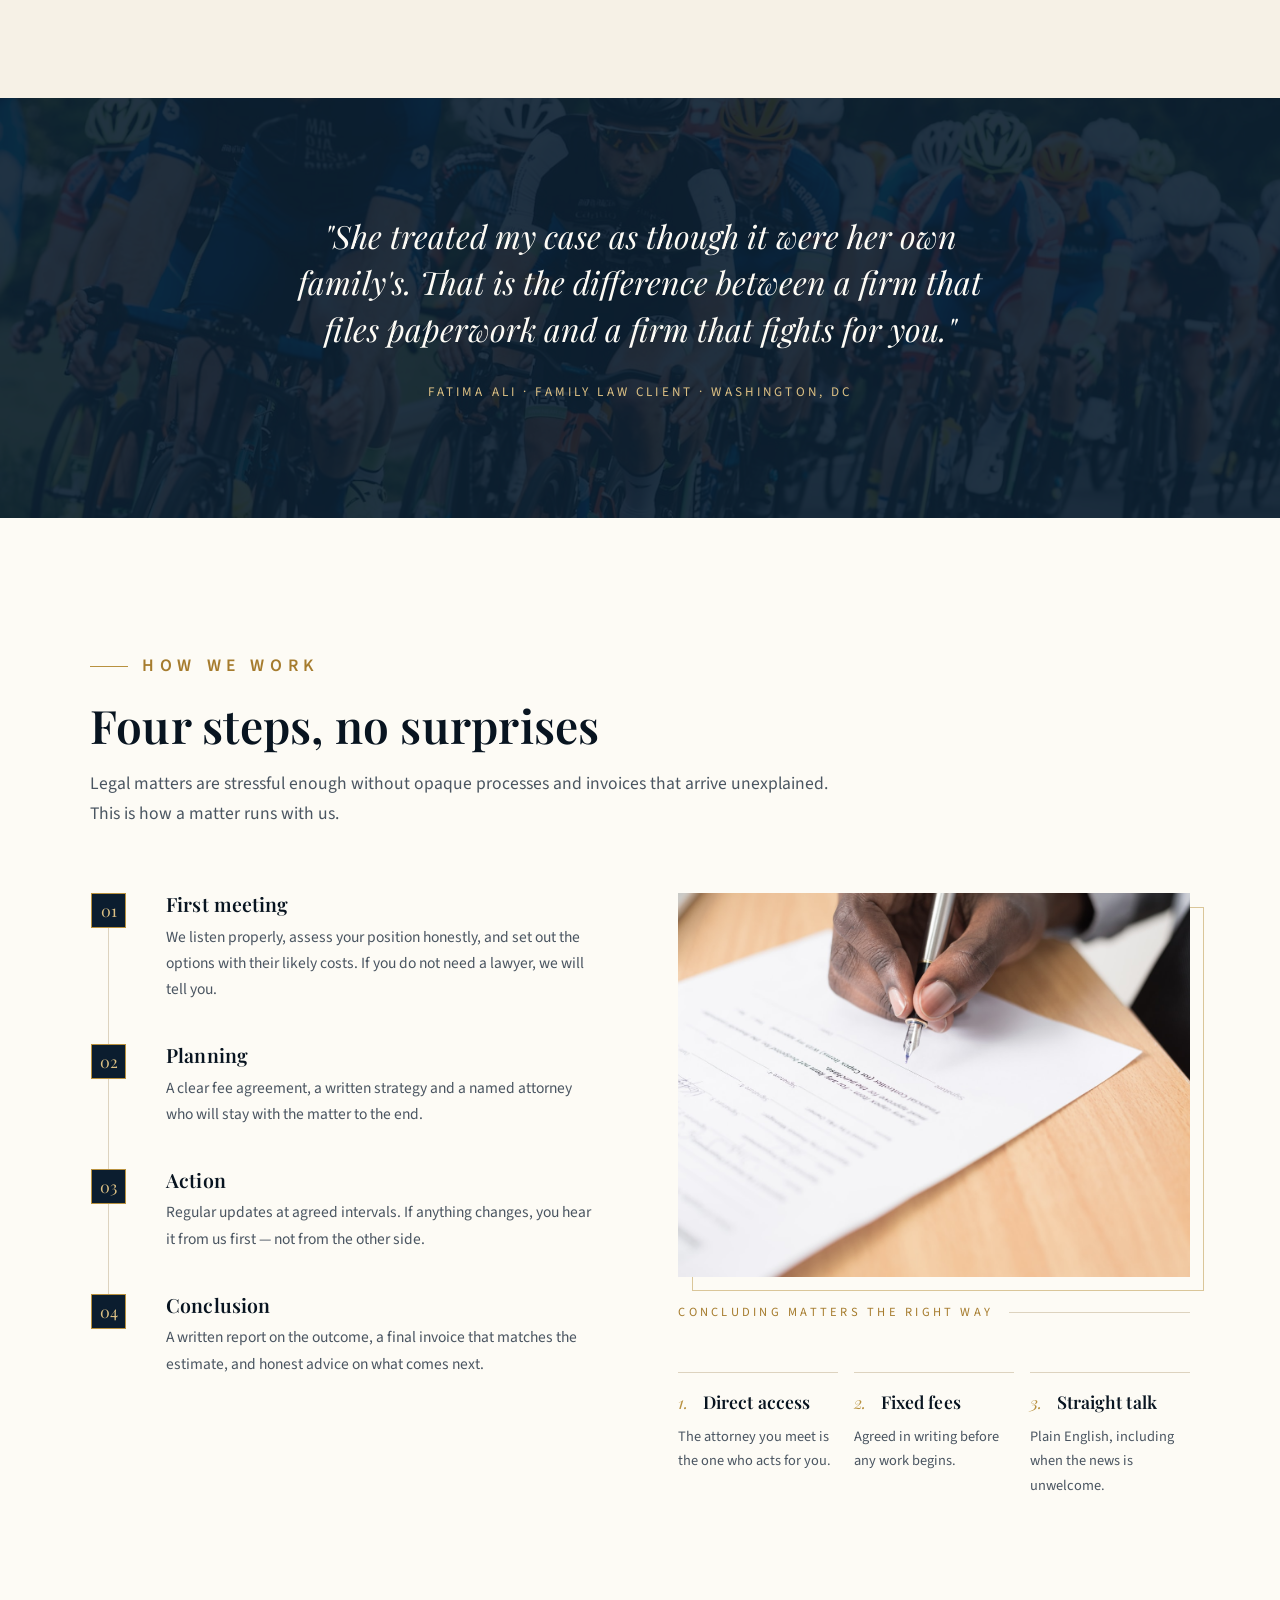
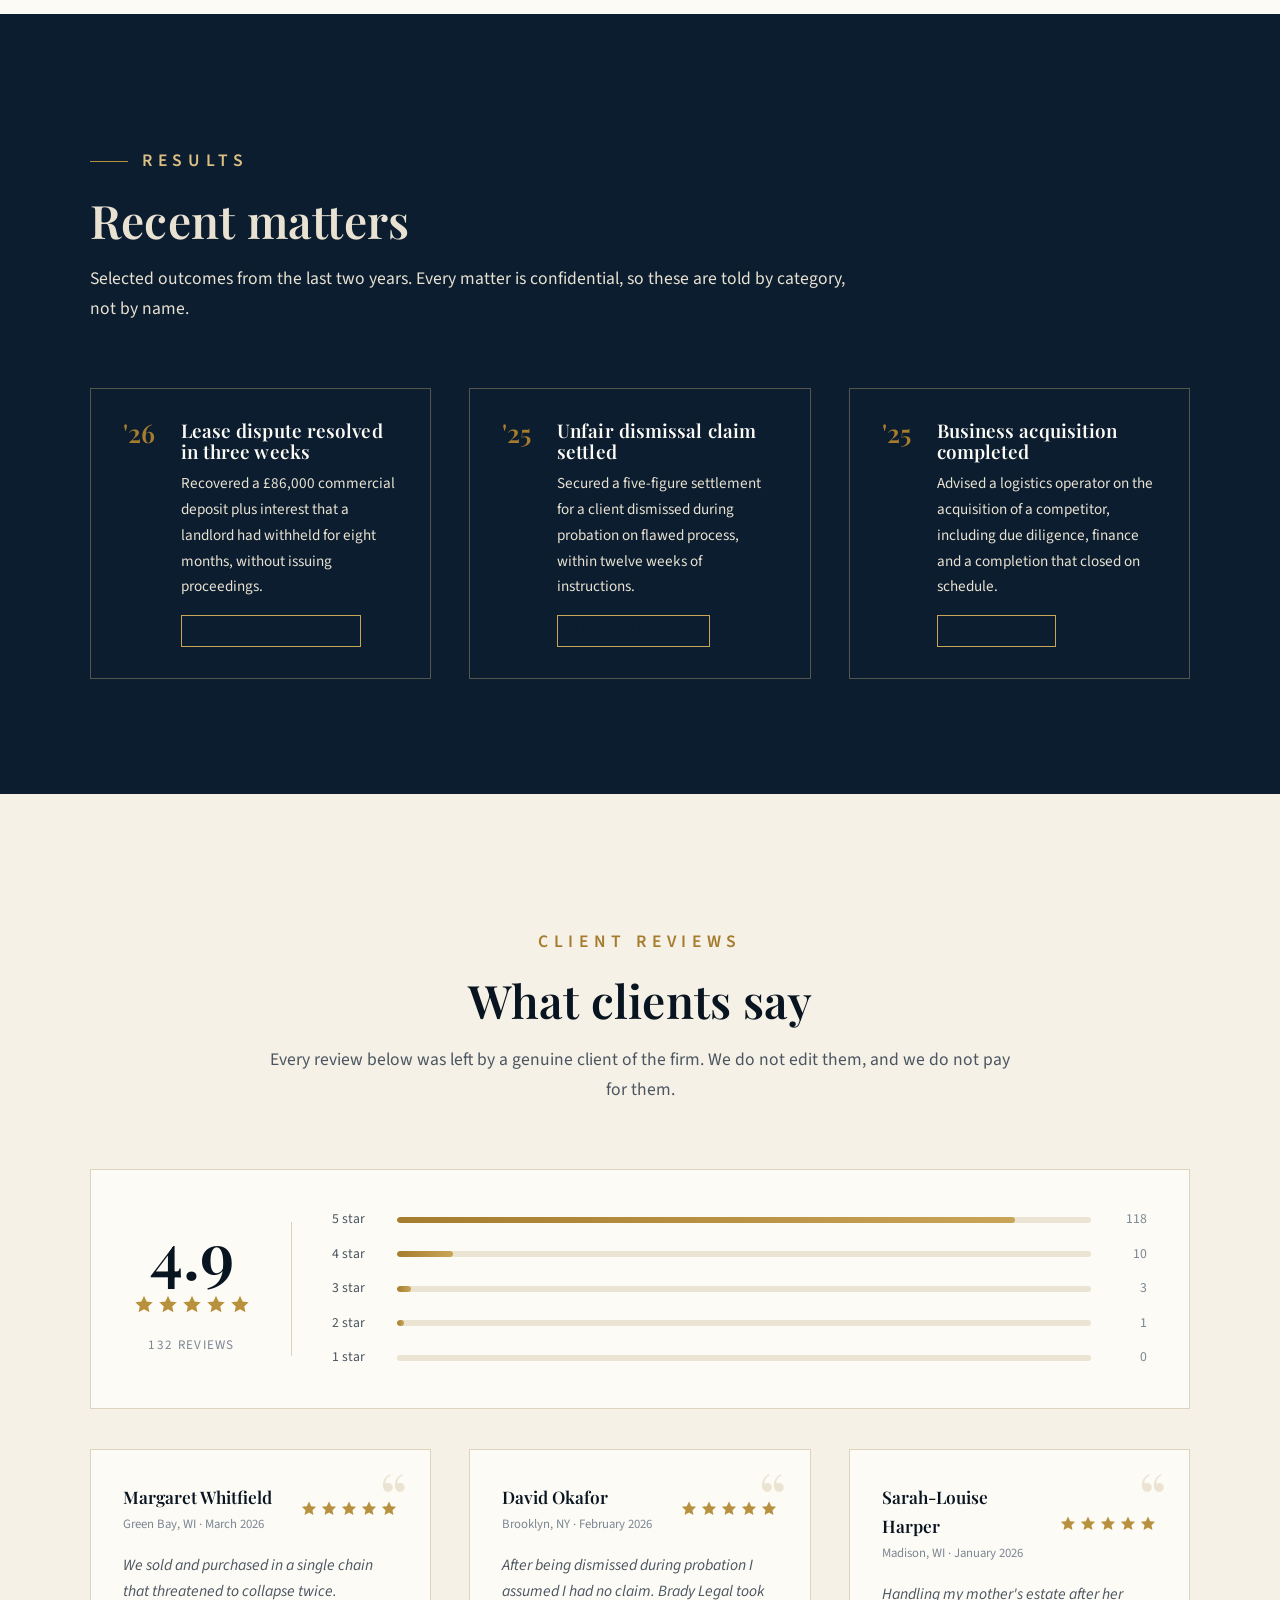
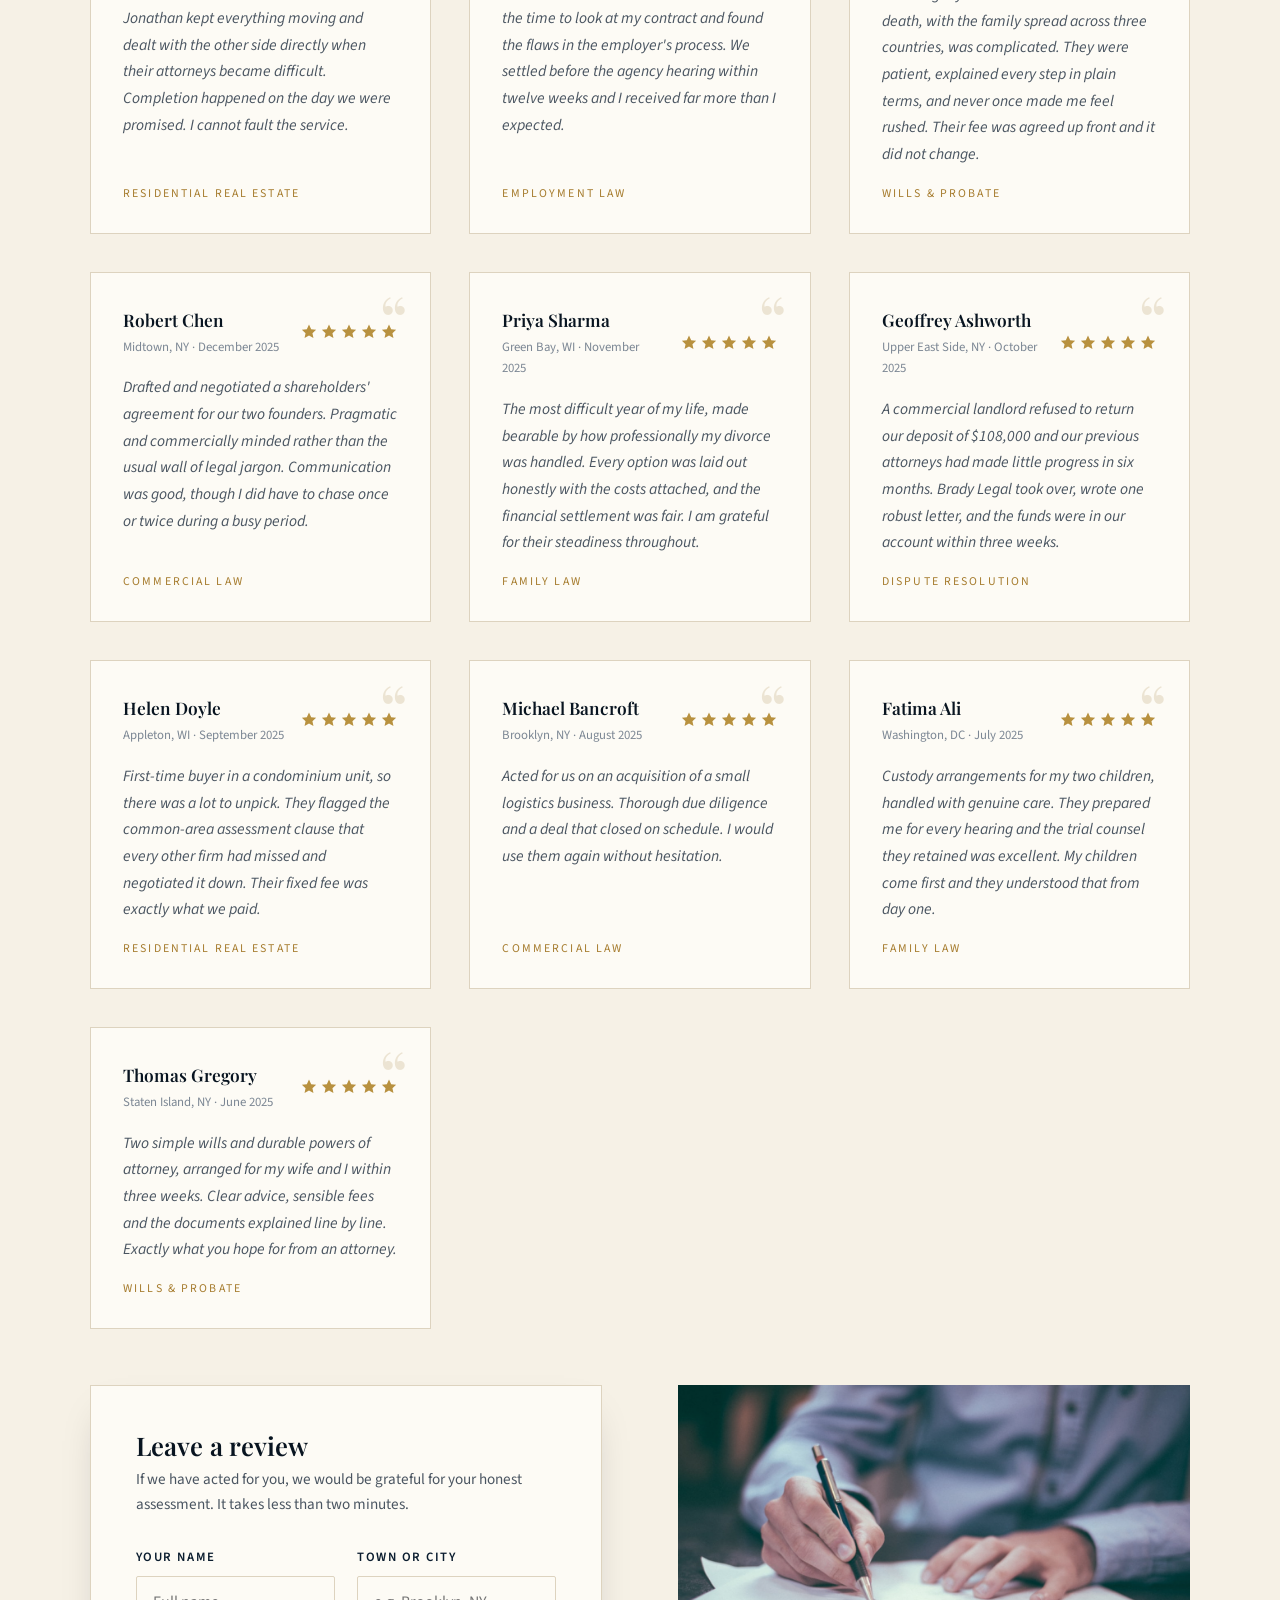
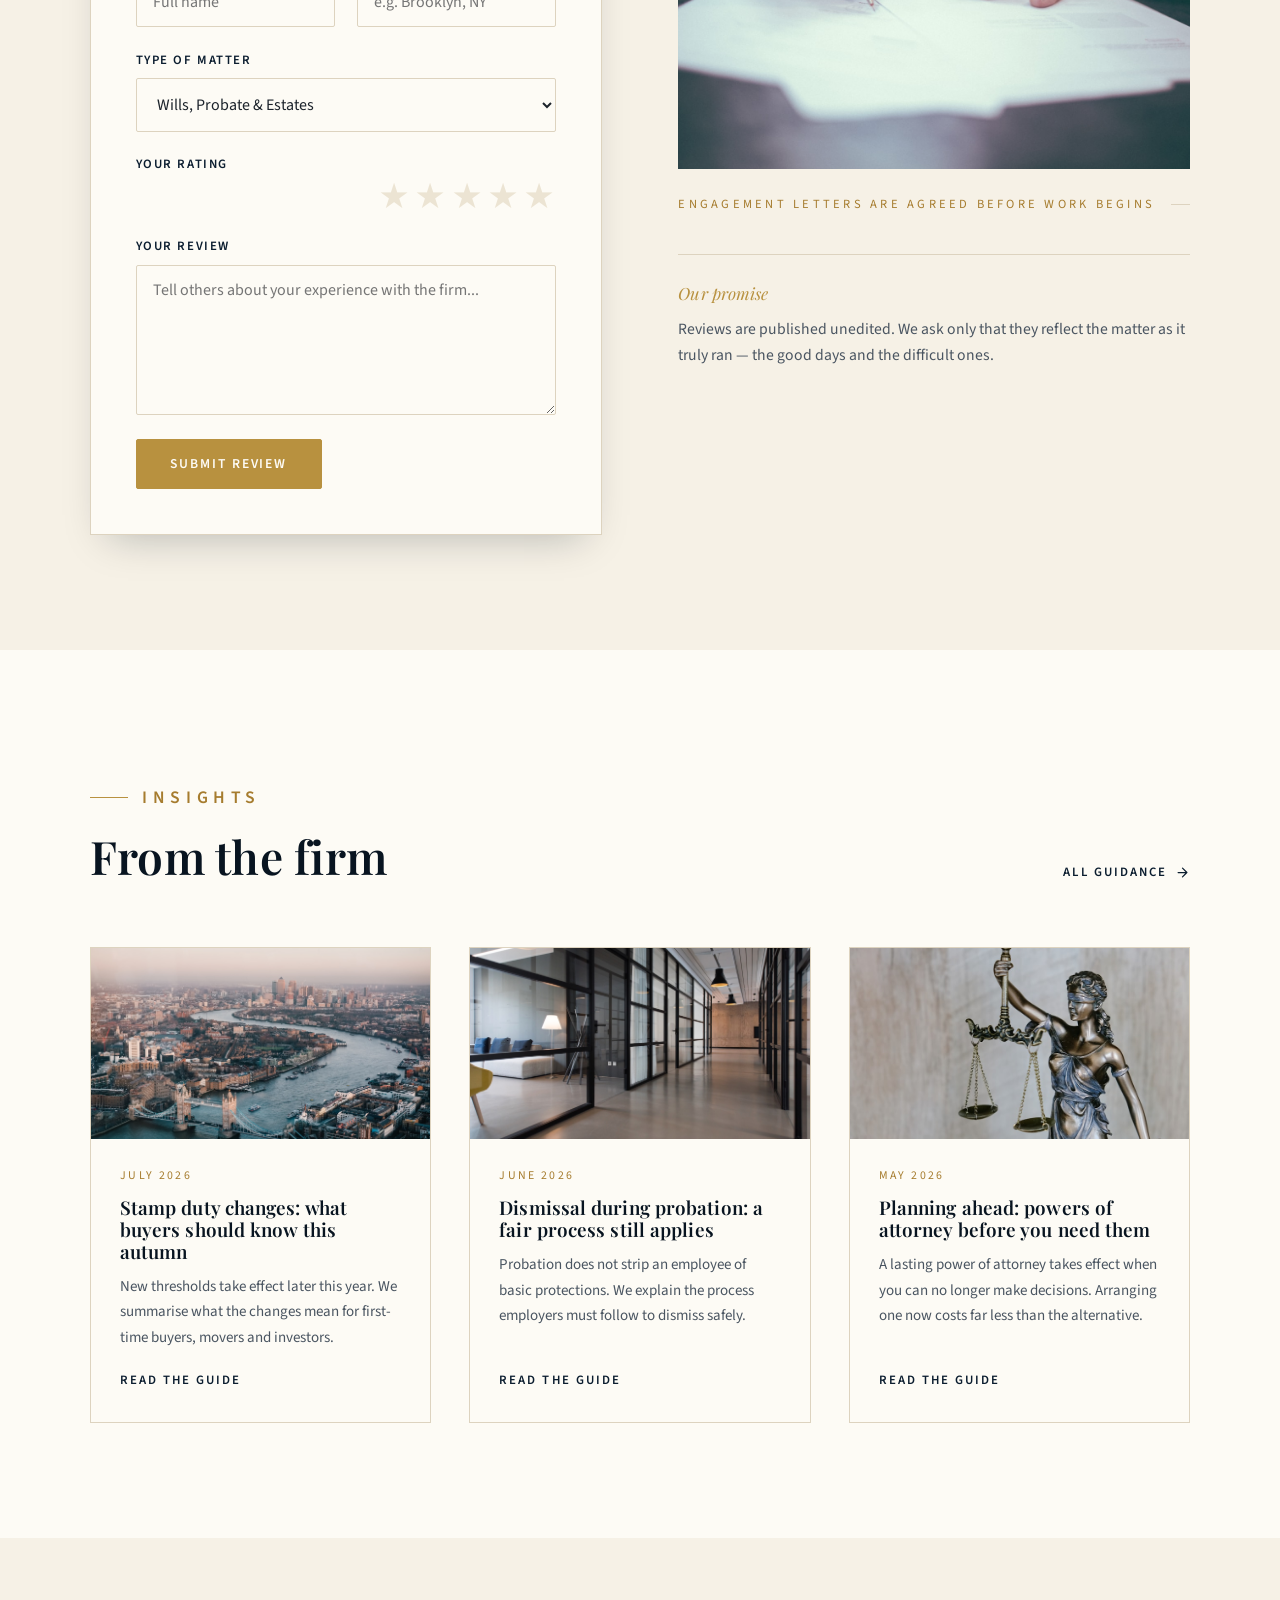
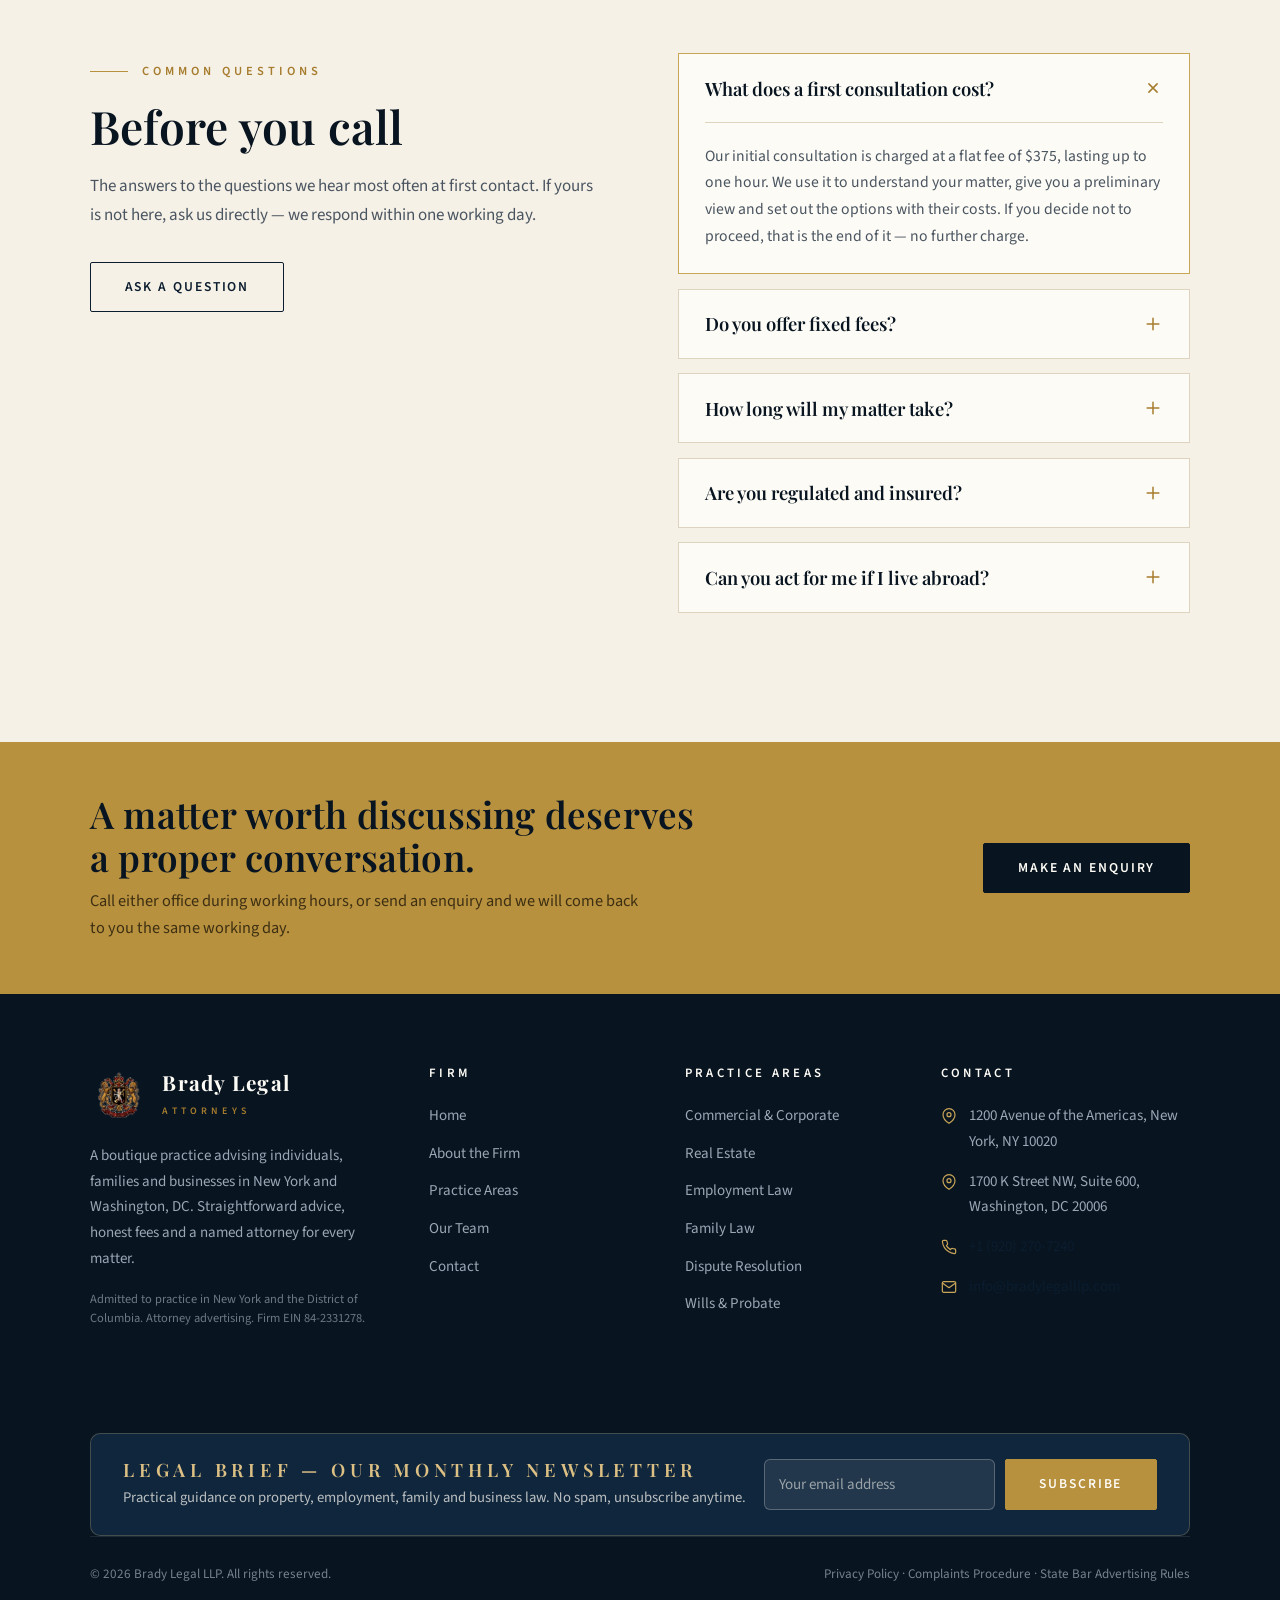
==== commit 72618194: "Relocalise Brady Legal from UK to US firm (New York & Washington, DC) Contacts: - Single main line +" ====
--- a/index.html
+++ b/index.html
@@ -12,8 +12,8 @@
     gtag('config', 'G-XXXXXXXXXX');
   </script>
   <meta name="viewport" content="width=device-width, initial-scale=1.0">
-  <title>Brady Legal Solicitors | London &amp; Birmingham Law Firm</title>
-  <meta name="description" content="Brady Legal Solicitors is a boutique law firm in London and Birmingham led by Jonathan Arron Little. Commercial law, conveyancing, employment, family law, dispute resolution and probate.">
+  <title>Brady Legal LLP | New York &amp; Washington, DC Law Firm</title>
+  <meta name="description" content="Brady Legal LLP is a boutique law firm in New York and Washington, DC led by Jonathan Arron Little. Commercial law, real estate, employment, family law, dispute resolution and probate.">
   <link rel="preconnect" href="https://fonts.googleapis.com">
   <link rel="preconnect" href="https://fonts.gstatic.com" crossorigin>
   <link href="https://fonts.googleapis.com/css2?family=Playfair+Display:ital,wght@0,400;0,500;0,600;0,700;1,400;1,500&family=Source+Sans+3:wght@300;400;600&display=swap" rel="stylesheet">
@@ -28,11 +28,11 @@
       <div class="topbar__left">
         <span class="topbar__item">
           <svg viewBox="0 0 24 24" fill="none" stroke-width="1.8" stroke-linecap="round" stroke-linejoin="round"><path d="M22 16.92v3a2 2 0 0 1-2.18 2 19.79 19.79 0 0 1-8.63-3.07 19.5 19.5 0 0 1-6-6 19.79 19.79 0 0 1-3.07-8.67A2 2 0 0 1 4.11 2h3a2 2 0 0 1 2 1.72c.127.96.361 1.903.7 2.81a2 2 0 0 1-.45 2.11L8.09 9.91a16 16 0 0 0 6 6l1.27-1.27a2 2 0 0 1 2.11-.45c.907.339 1.85.573 2.81.7A2 2 0 0 1 22 16.92z"/></svg>
-          <a href="tel:+442079460958">+44 (0)20 7946 0958</a>
+          <a href="tel:+19202707240">+1 (920) 270-7240</a>
         </span>
         <span class="topbar__item hide-sm">
           <svg viewBox="0 0 24 24" fill="none" stroke-width="1.8" stroke-linecap="round" stroke-linejoin="round"><path d="M4 4h16c1.1 0 2 .9 2 2v12c0 1.1-.9 2-2 2H4c-1.1 0-2-.9-2-2V6c0-1.1.9-2 2-2z"/><polyline points="22,6 12,13 2,6"/></svg>
-          <a href="mailto:bradylegal.uk.co@outlook.com">bradylegal.uk.co@outlook.com</a>
+          <a href="mailto:info@bradylegalllp.com">info@bradylegalllp.com</a>
         </span>
       </div>
       <div class="topbar__right">
@@ -42,7 +42,7 @@
         </span>
         <span class="topbar__item">
           <svg viewBox="0 0 24 24" fill="none" stroke-width="1.8" stroke-linecap="round" stroke-linejoin="round"><path d="M21 10c0 7-9 13-9 13s-9-6-9-13a9 9 0 0 1 18 0z"/><circle cx="12" cy="10" r="3"/></svg>
-          London &middot; Birmingham
+          New York &middot; Washington, DC
         </span>
       </div>
     </div>
@@ -51,13 +51,13 @@
   <!-- Header -->
   <header class="header" id="top">
     <div class="container header__inner">
-      <a class="brand" href="index.html" aria-label="Brady Legal Solicitors — home">
+      <a class="brand" href="index.html" aria-label="Brady Legal LLP — home">
         <span class="brand__mark">
-          <img src="assets/img/logo.png" alt="Brady Legal Solicitors crest">
+          <img src="assets/img/logo.png" alt="Brady Legal LLP crest">
         </span>
         <span>
           <span class="brand__name">Brady Legal</span>
-          <span class="brand__sub">Solicitors</span>
+          <span class="brand__sub">Attorneys</span>
         </span>
       </a>
 
@@ -84,12 +84,12 @@
 
     <!-- Hero -->
     <section class="hero">
-      <div class="hero__bg" role="img" aria-label="The Old Bailey courthouse in London"></div>
+      <div class="hero__bg" role="img" aria-label="A United States courthouse"></div>
       <div class="container">
         <div class="hero__inner">
-          <p class="eyebrow">Solicitors &middot; London &amp; Birmingham</p>
+          <p class="eyebrow">Attorneys &middot; New York &amp; Washington, DC</p>
           <h1>Serious legal counsel, handled with care.</h1>
-          <p class="hero__lede">Brady Legal is a boutique firm advising individuals, families and businesses across the capital and the Midlands. Led by Jonathan Arron Little, we combine rigorous legal thinking with communication that makes sense.</p>
+          <p class="hero__lede">Brady Legal is a boutique firm advising individuals, families and businesses across New York, Washington, DC and beyond. Led by Jonathan Arron Little, we combine rigorous legal thinking with communication that makes sense.</p>
           <div class="hero__actions">
             <a class="btn btn--gold" href="contact.html">Arrange a Consultation</a>
             <a class="btn btn--ghost" href="practice.html">Explore Practice Areas</a>
@@ -124,13 +124,13 @@
           <p class="eyebrow">The Firm</p>
           <h2>Advise as you would wish to be advised.</h2>
           <div class="img-frame img-frame--overlap" style="margin-top:2.4rem;">
-            <img src="assets/img/law-library.jpg" alt="The library at Brady Legal's Birmingham office" loading="lazy">
-          </div>
-          <div class="caption-rule">Birmingham office &middot; Colmore Row</div>
+            <img src="assets/img/law-library.jpg" alt="The library at Brady Legal's Washington, DC office" loading="lazy">
+          </div>
+          <div class="caption-rule">Washington, DC office &middot; K Street</div>
         </div>
         <div class="reveal" data-delay="1">
           <p class="lead dropcap">Every firm promises to put its clients first. We built ours around the one thing that consistently gets lost in the transaction: being told the truth in plain English, at every stage of the matter.</p>
-          <p style="margin-top:1.4rem;">Brady Legal Solicitors was established on the principle that good advice should be proportionate, honest and priced fairly. We are not a firm of three hundred lawyers where you meet a different person each time you call. You deal with the solicitor who runs your matter, from the first meeting to the final letter.</p>
+          <p style="margin-top:1.4rem;">Brady Legal LLP was established on the principle that good advice should be proportionate, honest and priced fairly. We are not a firm of three hundred lawyers where you meet a different person each time you call. You deal with the attorney who runs your matter, from the first meeting to the final letter.</p>
           <p style="margin-top:1.4rem;">Our work spans the everyday and the exceptional — a first flat, a family settlement, a shareholder dispute, an estate after bereavement. The care is the same regardless of the size of the matter, because the stakes are always high for the person on the other end of the phone.</p>
           <a class="btn btn--navy" style="margin-top:2.2rem;" href="about.html">More About the Firm</a>
         </div>
@@ -158,8 +158,8 @@
             <span class="practice-card__icon">
               <svg viewBox="0 0 24 24" fill="none" stroke="currentColor" stroke-width="1.6" stroke-linecap="round" stroke-linejoin="round"><path d="M3 9l1-5h16l1 5"/><path d="M21 9v11a1 1 0 0 1-1 1H4a1 1 0 0 1-1-1V9"/><path d="M3 9h18"/><path d="M9 21v-8h6v8"/></svg>
             </span>
-            <h3>Property &amp; Conveyancing</h3>
-            <p>Residential purchases and sales, remortgages, leasehold work and commercial property, with fixed fees agreed before we start.</p>
+            <h3>Real Estate</h3>
+            <p>Residential purchases and sales, refinancings, condominium work and commercial property, with fixed fees agreed before we start.</p>
             <a class="practice-card__more" href="practice.html#property">Learn more <svg viewBox="0 0 24 24" fill="none" stroke="currentColor" stroke-width="2" stroke-linecap="round" stroke-linejoin="round"><path d="M5 12h14M12 5l7 7-7 7"/></svg></a>
           </article>
           <article class="practice-card reveal" data-delay="2">
@@ -202,7 +202,7 @@
     <section class="testimonial-strip section">
       <div class="container testimonial-strip__inner reveal">
         <p class="testimonial-strip__quote">"She treated my case as though it were her own family's. That is the difference between a firm that files paperwork and a firm that fights for you."</p>
-        <p class="testimonial-strip__person">Fatima Ali &middot; Family law client &middot; Birmingham</p>
+        <p class="testimonial-strip__person">Fatima Ali &middot; Family law client &middot; Washington, DC</p>
       </div>
     </section>
 
@@ -224,7 +224,7 @@
             <div class="step">
               <span class="step__num">02</span>
               <h3>Planning</h3>
-              <p>A clear fee agreement, a written strategy and a named solicitor who will stay with the matter to the end.</p>
+              <p>A clear fee agreement, a written strategy and a named attorney who will stay with the matter to the end.</p>
             </div>
             <div class="step">
               <span class="step__num">03</span>
@@ -245,7 +245,7 @@
             <div class="grid-3" style="margin-top:3rem;gap:1rem;">
               <div class="value-item" style="padding-top:1.2rem;">
                 <h3 style="font-size:1.1rem;"><span>1.</span>Direct access</h3>
-                <p style="font-size:0.9rem;">The solicitor you meet is the one who acts for you.</p>
+                <p style="font-size:0.9rem;">The attorney you meet is the one who acts for you.</p>
               </div>
               <div class="value-item" style="padding-top:1.2rem;">
                 <h3 style="font-size:1.1rem;"><span>2.</span>Fixed fees</h3>
@@ -359,13 +359,13 @@
                   </div>
                   <div class="field">
                     <label for="review-location">Town or city</label>
-                    <input id="review-location" type="text" placeholder="e.g. Birmingham">
+                    <input id="review-location" type="text" placeholder="e.g. Brooklyn, NY">
                   </div>
                   <div class="field field--full">
                     <label for="review-case">Type of matter</label>
                     <select id="review-case">
                       <option>Commercial Law</option>
-                      <option>Property &amp; Conveyancing</option>
+                      <option>Real Estate</option>
                       <option>Employment Law</option>
                       <option>Family Law</option>
                       <option>Dispute Resolution</option>
@@ -425,7 +425,7 @@
         <div class="grid-3">
           <article class="news-card reveal">
             <div class="news-card__img">
-              <img src="assets/img/london-city.jpg" alt="The City of London skyline" loading="lazy">
+              <img src="assets/img/city-skyline.jpg" alt="The New York City skyline" loading="lazy">
             </div>
             <div class="news-card__body">
               <span class="news-card__date">July 2026</span>
@@ -473,13 +473,13 @@
           <div class="faq-item is-open">
             <button class="faq-item__q" type="button">What does a first consultation cost?<svg viewBox="0 0 24 24" fill="none" stroke="currentColor" stroke-width="1.8" stroke-linecap="round"><path d="M12 5v14M5 12h14"/></svg></button>
             <div class="faq-item__a" style="max-height:200px;">
-              <div class="faq-item__a-inner">Our initial consultation is charged at a fixed fee of &pound;150 plus VAT, lasting up to one hour. We use it to understand your matter, give you a preliminary view and set out the options with their costs. If you decide not to proceed, that is the end of it — no further charge.</div>
+              <div class="faq-item__a-inner">Our initial consultation is charged at a flat fee of $375, lasting up to one hour. We use it to understand your matter, give you a preliminary view and set out the options with their costs. If you decide not to proceed, that is the end of it — no further charge.</div>
             </div>
           </div>
           <div class="faq-item">
             <button class="faq-item__q" type="button">Do you offer fixed fees?<svg viewBox="0 0 24 24" fill="none" stroke="currentColor" stroke-width="1.8" stroke-linecap="round"><path d="M12 5v14M5 12h14"/></svg></button>
             <div class="faq-item__a">
-              <div class="faq-item__a-inner">For most residential matters, yes. Conveyancing, wills and probate are quoted as a fixed fee before any work begins. Litigation is charged on a transparent hourly basis with a running costs update sent to you at each stage, so there are never surprises on the invoice.</div>
+              <div class="faq-item__a-inner">For most residential matters, yes. Real estate, wills and probate are quoted as a fixed fee before any work begins. Litigation is charged on a transparent hourly basis with a running costs update sent to you at each stage, so there are never surprises on the invoice.</div>
             </div>
           </div>
           <div class="faq-item">
@@ -491,7 +491,7 @@
           <div class="faq-item">
             <button class="faq-item__q" type="button">Are you regulated and insured?<svg viewBox="0 0 24 24" fill="none" stroke="currentColor" stroke-width="1.8" stroke-linecap="round"><path d="M12 5v14M5 12h14"/></svg></button>
             <div class="faq-item__a">
-              <div class="faq-item__a-inner">Yes. Brady Legal Solicitors is authorised and regulated by the Solicitors Regulation Authority (SRA No. 658293) and carries professional indemnity insurance as required by the SRA's regulations. This information is set out in our terms of business, provided before any engagement.</div>
+              <div class="faq-item__a-inner">Yes. Brady Legal LLP is admitted to practice in New York and the District of Columbia, and every attorney is licensed in the jurisdiction where they work. We carry professional liability insurance as required by the rules of each bar. This information is set out in our terms of business, provided before any engagement.</div>
             </div>
           </div>
           <div class="faq-item">
@@ -524,15 +524,15 @@
         <div class="footer__about">
           <a class="brand" href="index.html" style="color:var(--ivory-100);">
             <span class="brand__mark">
-              <img src="assets/img/logo.png" alt="Brady Legal Solicitors crest">
+              <img src="assets/img/logo.png" alt="Brady Legal LLP crest">
             </span>
             <span>
               <span class="brand__name" style="color:var(--ivory-100);">Brady Legal</span>
-              <span class="brand__sub">Solicitors</span>
+              <span class="brand__sub">Attorneys</span>
             </span>
           </a>
-          <p>A boutique practice advising individuals, families and businesses in London and Birmingham. Straightforward advice, honest fees and a named solicitor for every matter.</p>
-          <p class="footer__reg">Authorised and regulated by the Solicitors Regulation Authority &mdash; SRA No. 658293. Registered in England &amp; Wales. VAT Registration No. GB 842 3312 78.</p>
+          <p>A boutique practice advising individuals, families and businesses in New York and Washington, DC. Straightforward advice, honest fees and a named attorney for every matter.</p>
+          <p class="footer__reg">Admitted to practice in New York and the District of Columbia. Attorney advertising. Firm EIN 84-2331278.</p>
         </div>
         <div>
           <h4>Firm</h4>
@@ -548,7 +548,7 @@
           <h4>Practice Areas</h4>
           <ul class="footer__links">
             <li><a href="practice.html#commercial">Commercial &amp; Corporate</a></li>
-            <li><a href="practice.html#property">Property &amp; Conveyancing</a></li>
+            <li><a href="practice.html#property">Real Estate</a></li>
             <li><a href="practice.html#employment">Employment Law</a></li>
             <li><a href="practice.html#family">Family Law</a></li>
             <li><a href="practice.html#disputes">Dispute Resolution</a></li>
@@ -560,19 +560,19 @@
           <ul class="footer__contact">
             <li>
               <svg viewBox="0 0 24 24" fill="none" stroke-width="1.8" stroke-linecap="round" stroke-linejoin="round"><path d="M21 10c0 7-9 13-9 13s-9-6-9-13a9 9 0 0 1 18 0z"/><circle cx="12" cy="10" r="3"/></svg>
-              <span>14 Cannon Street, London, EC4N 6HL</span>
+              <span>1200 Avenue of the Americas, New York, NY 10020</span>
             </li>
             <li>
               <svg viewBox="0 0 24 24" fill="none" stroke-width="1.8" stroke-linecap="round" stroke-linejoin="round"><path d="M21 10c0 7-9 13-9 13s-9-6-9-13a9 9 0 0 1 18 0z"/><circle cx="12" cy="10" r="3"/></svg>
-              <span>27 Colmore Row, Birmingham, B3 2EW</span>
+              <span>1700 K Street NW, Suite 600, Washington, DC 20006</span>
             </li>
             <li>
               <svg viewBox="0 0 24 24" fill="none" stroke-width="1.8" stroke-linecap="round" stroke-linejoin="round"><path d="M22 16.92v3a2 2 0 0 1-2.18 2 19.79 19.79 0 0 1-8.63-3.07 19.5 19.5 0 0 1-6-6 19.79 19.79 0 0 1-3.07-8.67A2 2 0 0 1 4.11 2h3a2 2 0 0 1 2 1.72c.127.96.361 1.903.7 2.81a2 2 0 0 1-.45 2.11L8.09 9.91a16 16 0 0 0 6 6l1.27-1.27a2 2 0 0 1 2.11-.45c.907.339 1.85.573 2.81.7A2 2 0 0 1 22 16.92z"/></svg>
-              <span><a href="tel:+442079460958">+44 (0)20 7946 0958</a> &middot; <a href="tel:+441212345678">+44 (0)121 234 5678</a></span>
+              <span><a href="tel:+19202707240">+1 (920) 270-7240</a></span>
             </li>
             <li>
               <svg viewBox="0 0 24 24" fill="none" stroke-width="1.8" stroke-linecap="round" stroke-linejoin="round"><path d="M4 4h16c1.1 0 2 .9 2 2v12c0 1.1-.9 2-2 2H4c-1.1 0-2-.9-2-2V6c0-1.1.9-2 2-2z"/><polyline points="22,6 12,13 2,6"/></svg>
-              <span><a href="mailto:bradylegal.uk.co@outlook.com">bradylegal.uk.co@outlook.com</a></span>
+              <span><a href="mailto:info@bradylegalllp.com">info@bradylegalllp.com</a></span>
             </li>
           </ul>
         </div>
@@ -589,8 +589,8 @@
         <div class="form-status" role="status" aria-live="polite"></div>
       </div>
       <div class="footer__legal">
-        <span>&copy; <span data-year>2026</span> Brady Legal Solicitors. All rights reserved.</span>
-        <span>Privacy Policy &middot; Complaints Procedure &middot; SRA Transparency Rules</span>
+        <span>&copy; <span data-year>2026</span> Brady Legal LLP. All rights reserved.</span>
+        <span>Privacy Policy &middot; Complaints Procedure &middot; State Bar Advertising Rules</span>
       </div>
     </div>
   </footer>
@@ -616,7 +616,7 @@
     <div class="search-overlay__panel" role="dialog" aria-modal="true" aria-label="Site search">
       <form class="search-overlay__form" data-search-form>
         <svg viewBox="0 0 24 24" fill="none" stroke="currentColor" stroke-width="1.8" stroke-linecap="round" stroke-linejoin="round"><circle cx="11" cy="11" r="8"/><line x1="21" y1="21" x2="16.65" y2="16.65"/></svg>
-        <input type="search" placeholder="Search the site &mdash; try &ldquo;conveyancing&rdquo;, &ldquo;divorce&rdquo;, &ldquo;wills&rdquo;&hellip;" data-search-input aria-label="Search the site">
+        <input type="search" placeholder="Search the site &mdash; try &ldquo;real estate&rdquo;, &ldquo;divorce&rdquo;, &ldquo;wills&rdquo;&hellip;" data-search-input aria-label="Search the site">
         <button type="button" class="search-overlay__close" data-search-close aria-label="Close search">&#10005;</button>
       </form>
       <div class="search-overlay__results" data-search-results></div>
--- a/css/style.css
+++ b/css/style.css
@@ -1,5 +1,5 @@
 /* ==========================================================================
-   BRADY LEGAL SOLICITORS
+   BRADY LEGAL LLP
    Design system: classic prestigious — deep navy, antique gold, ivory paper
    ========================================================================== */
 
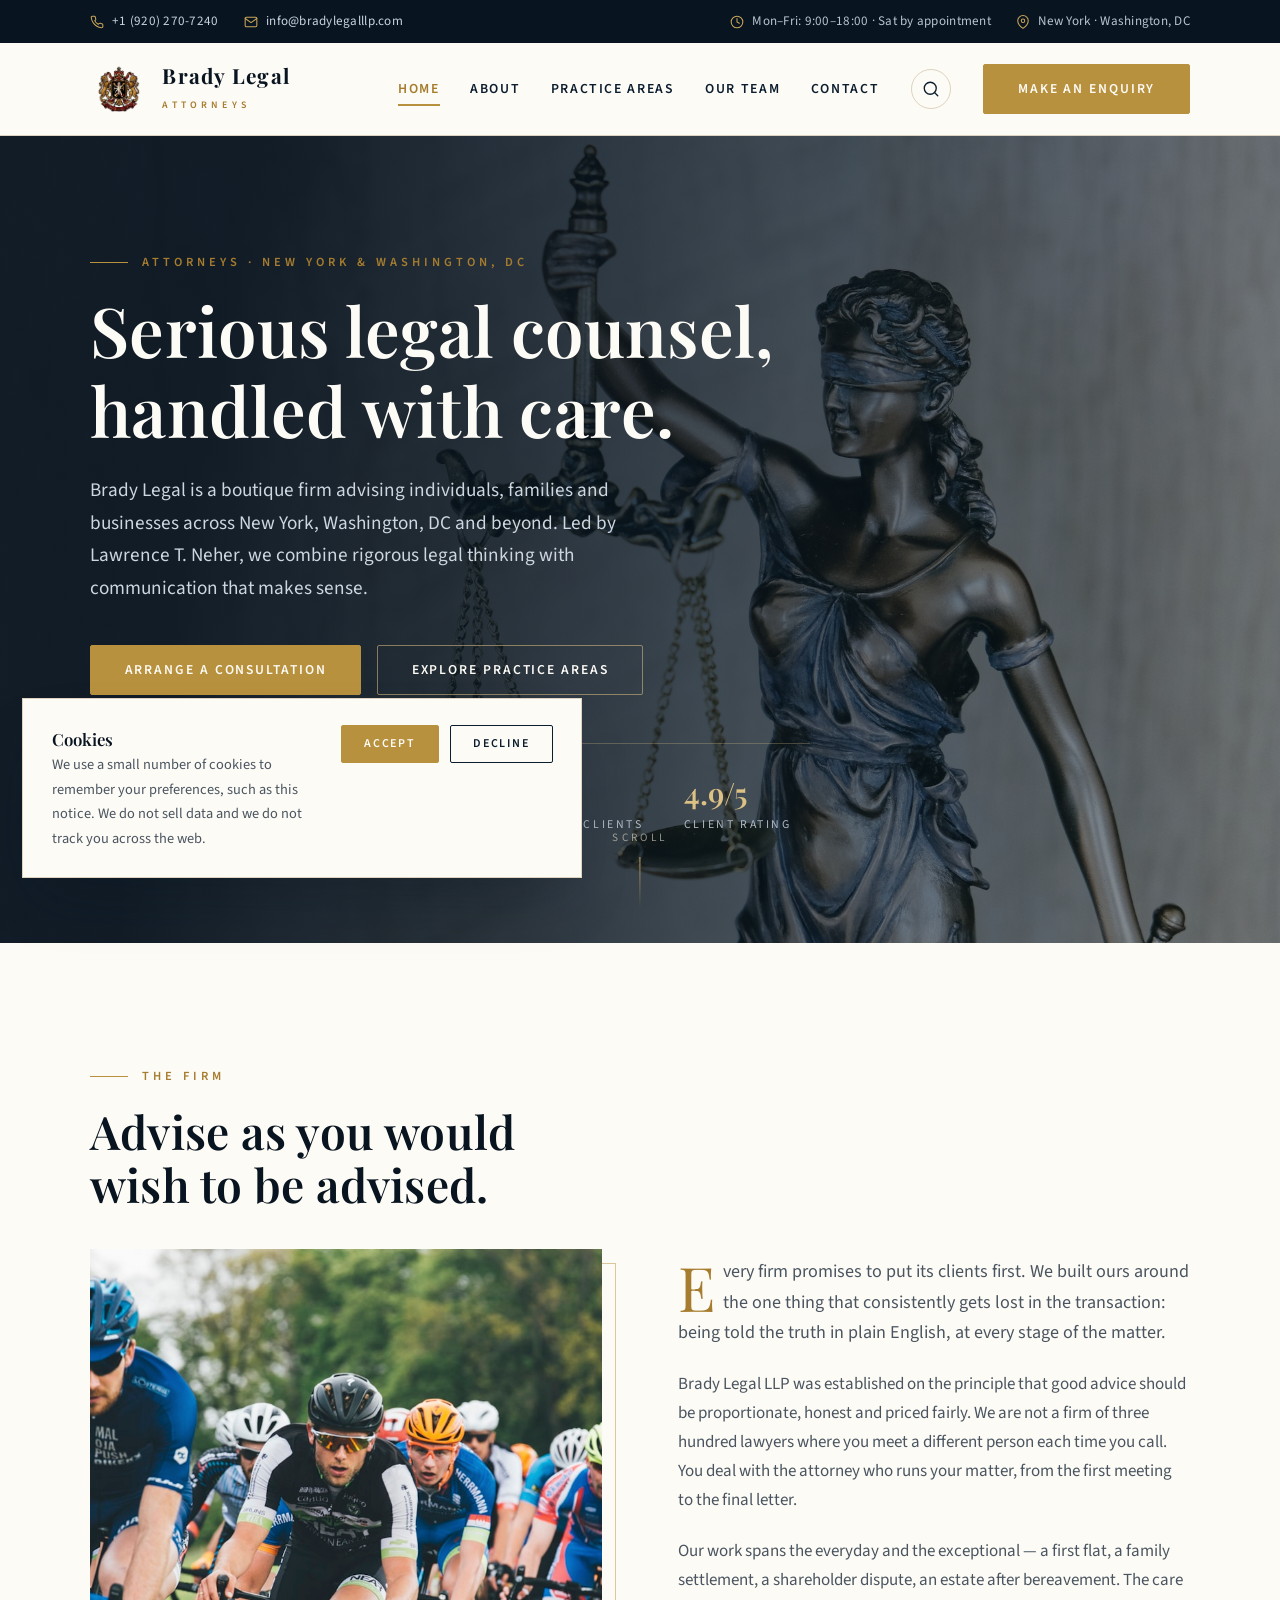
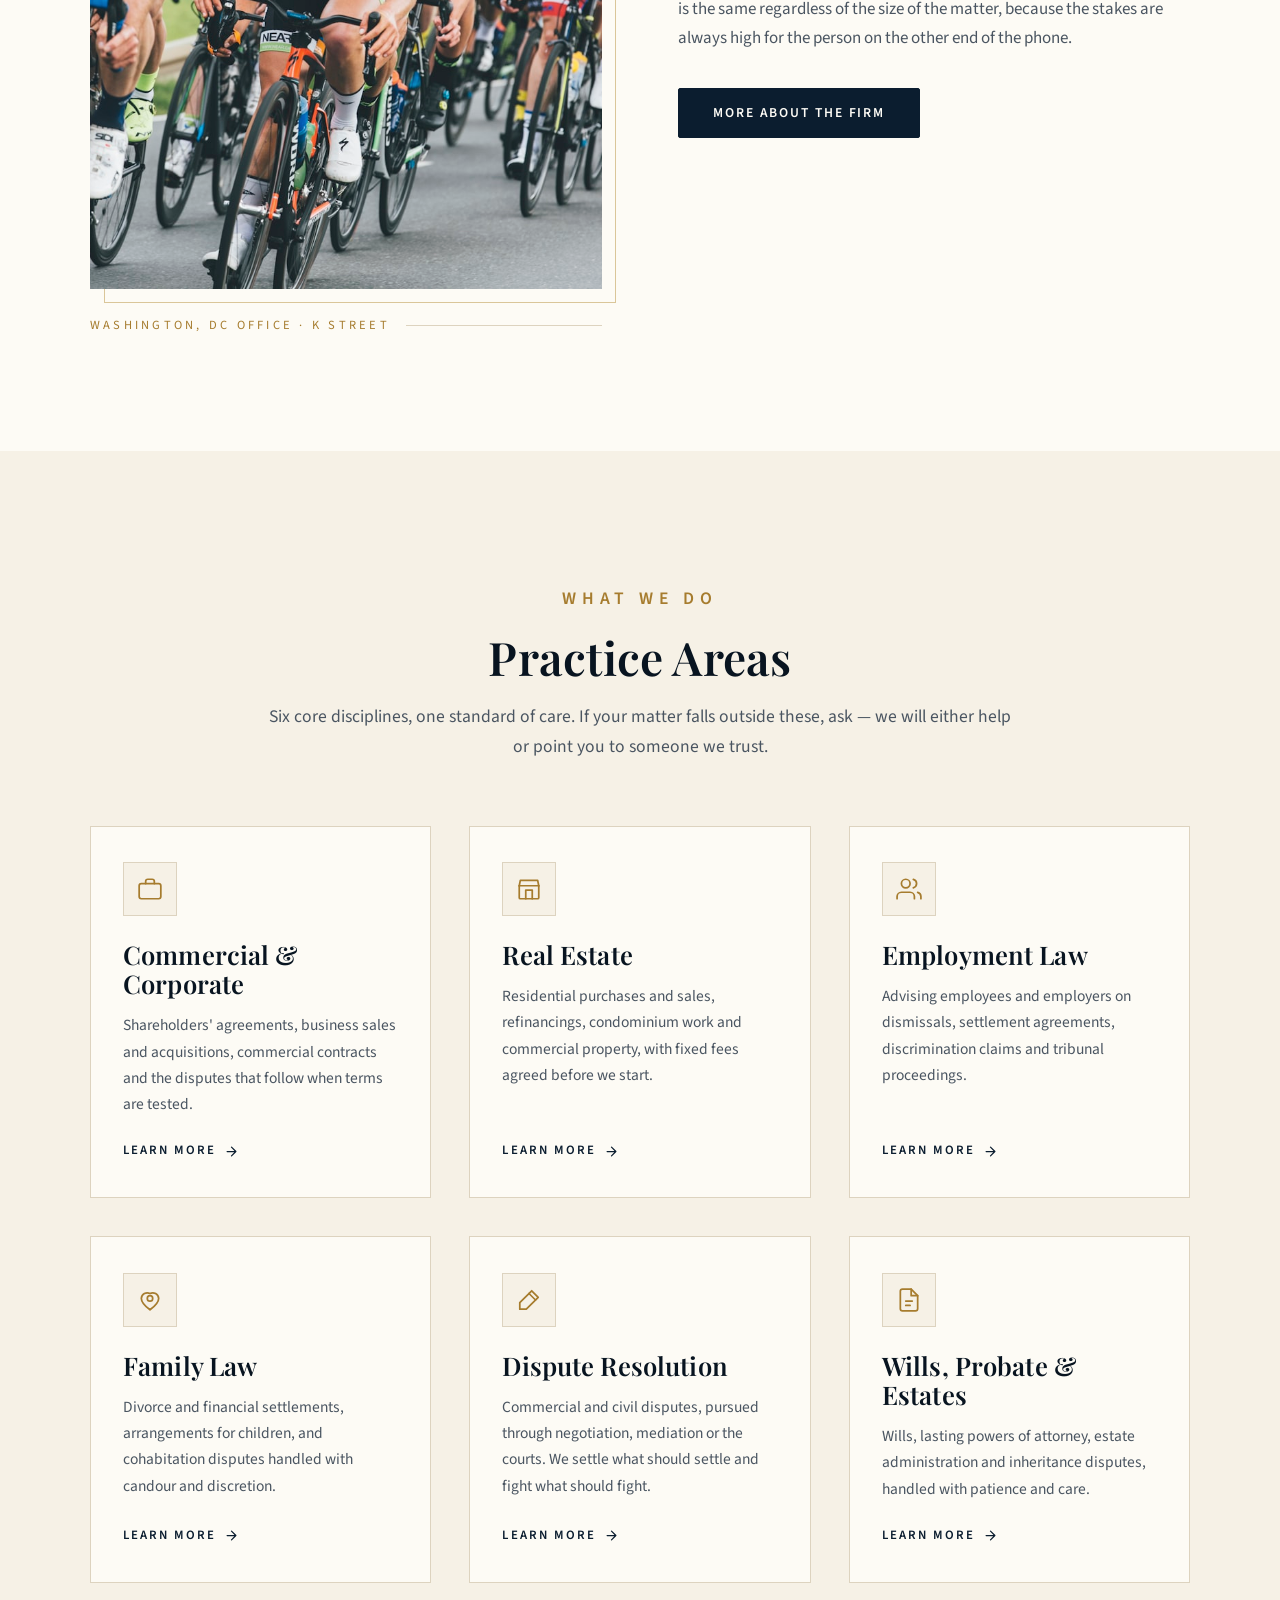
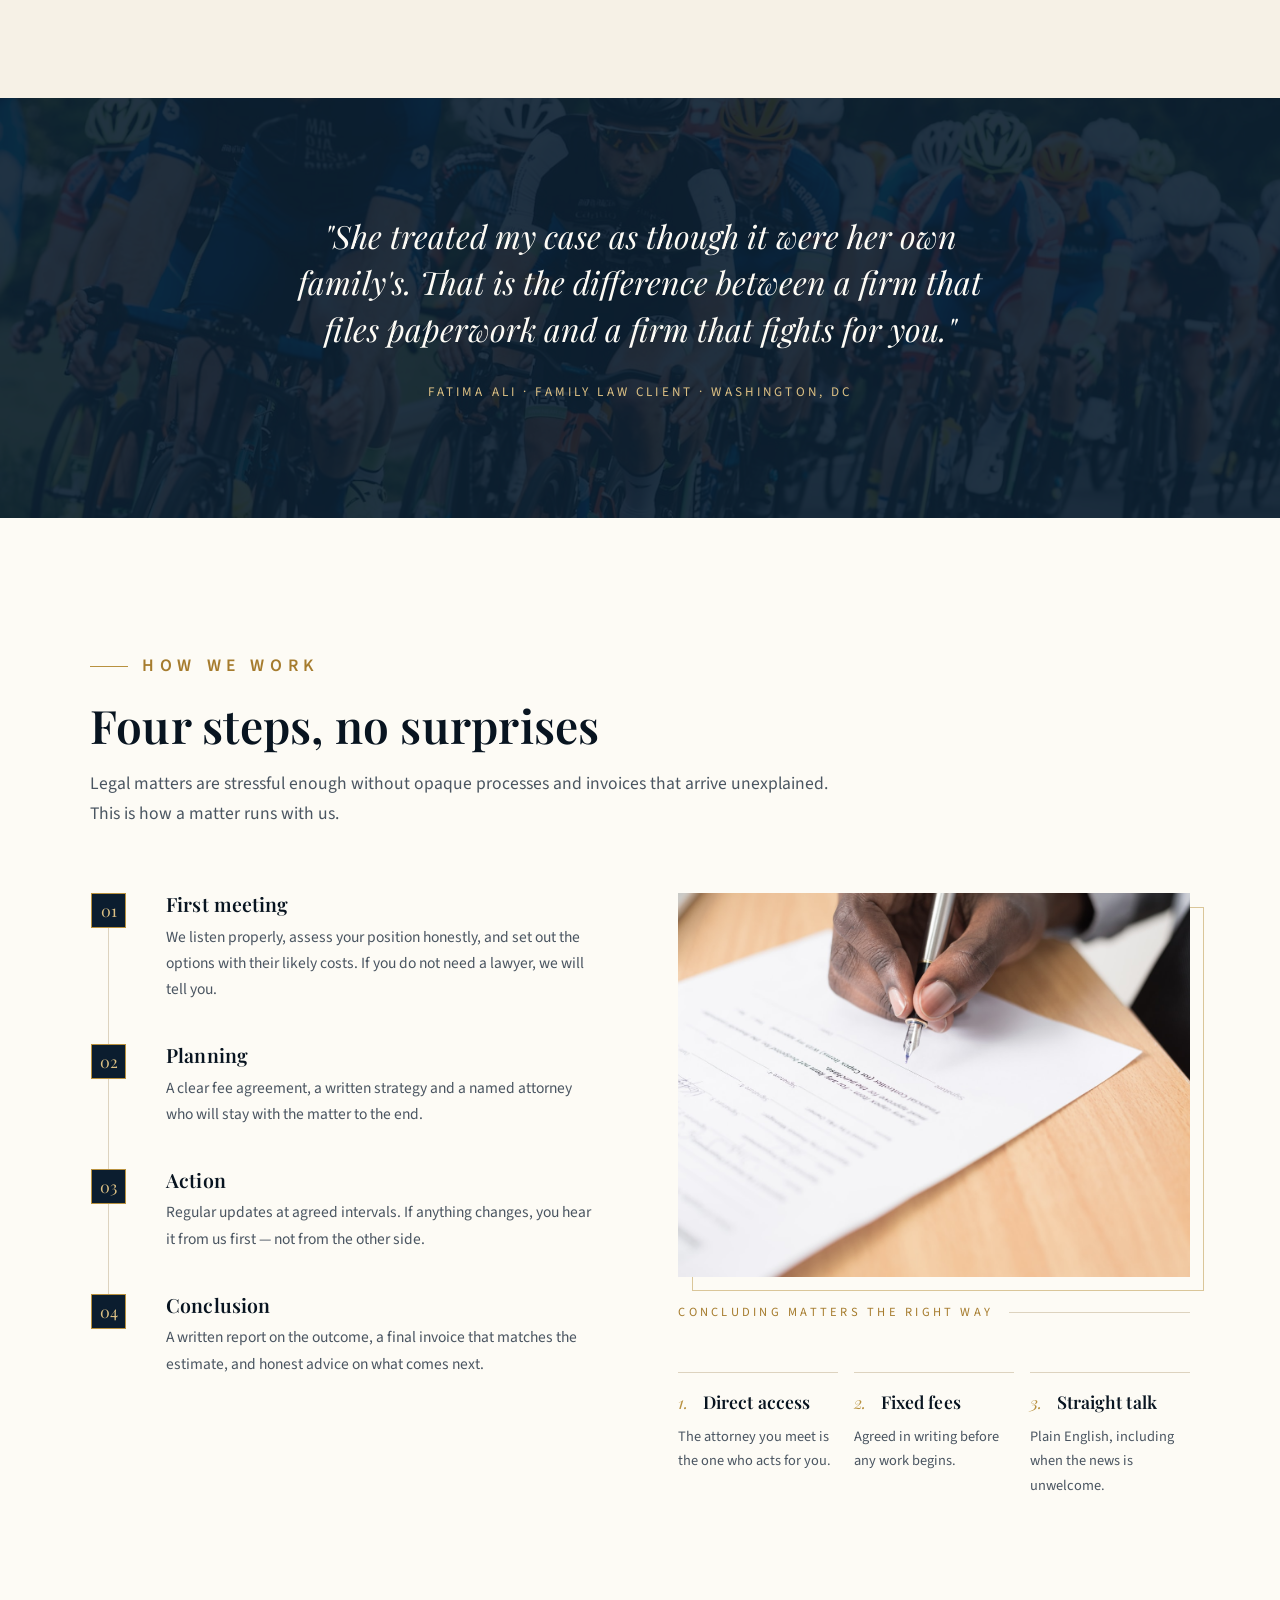
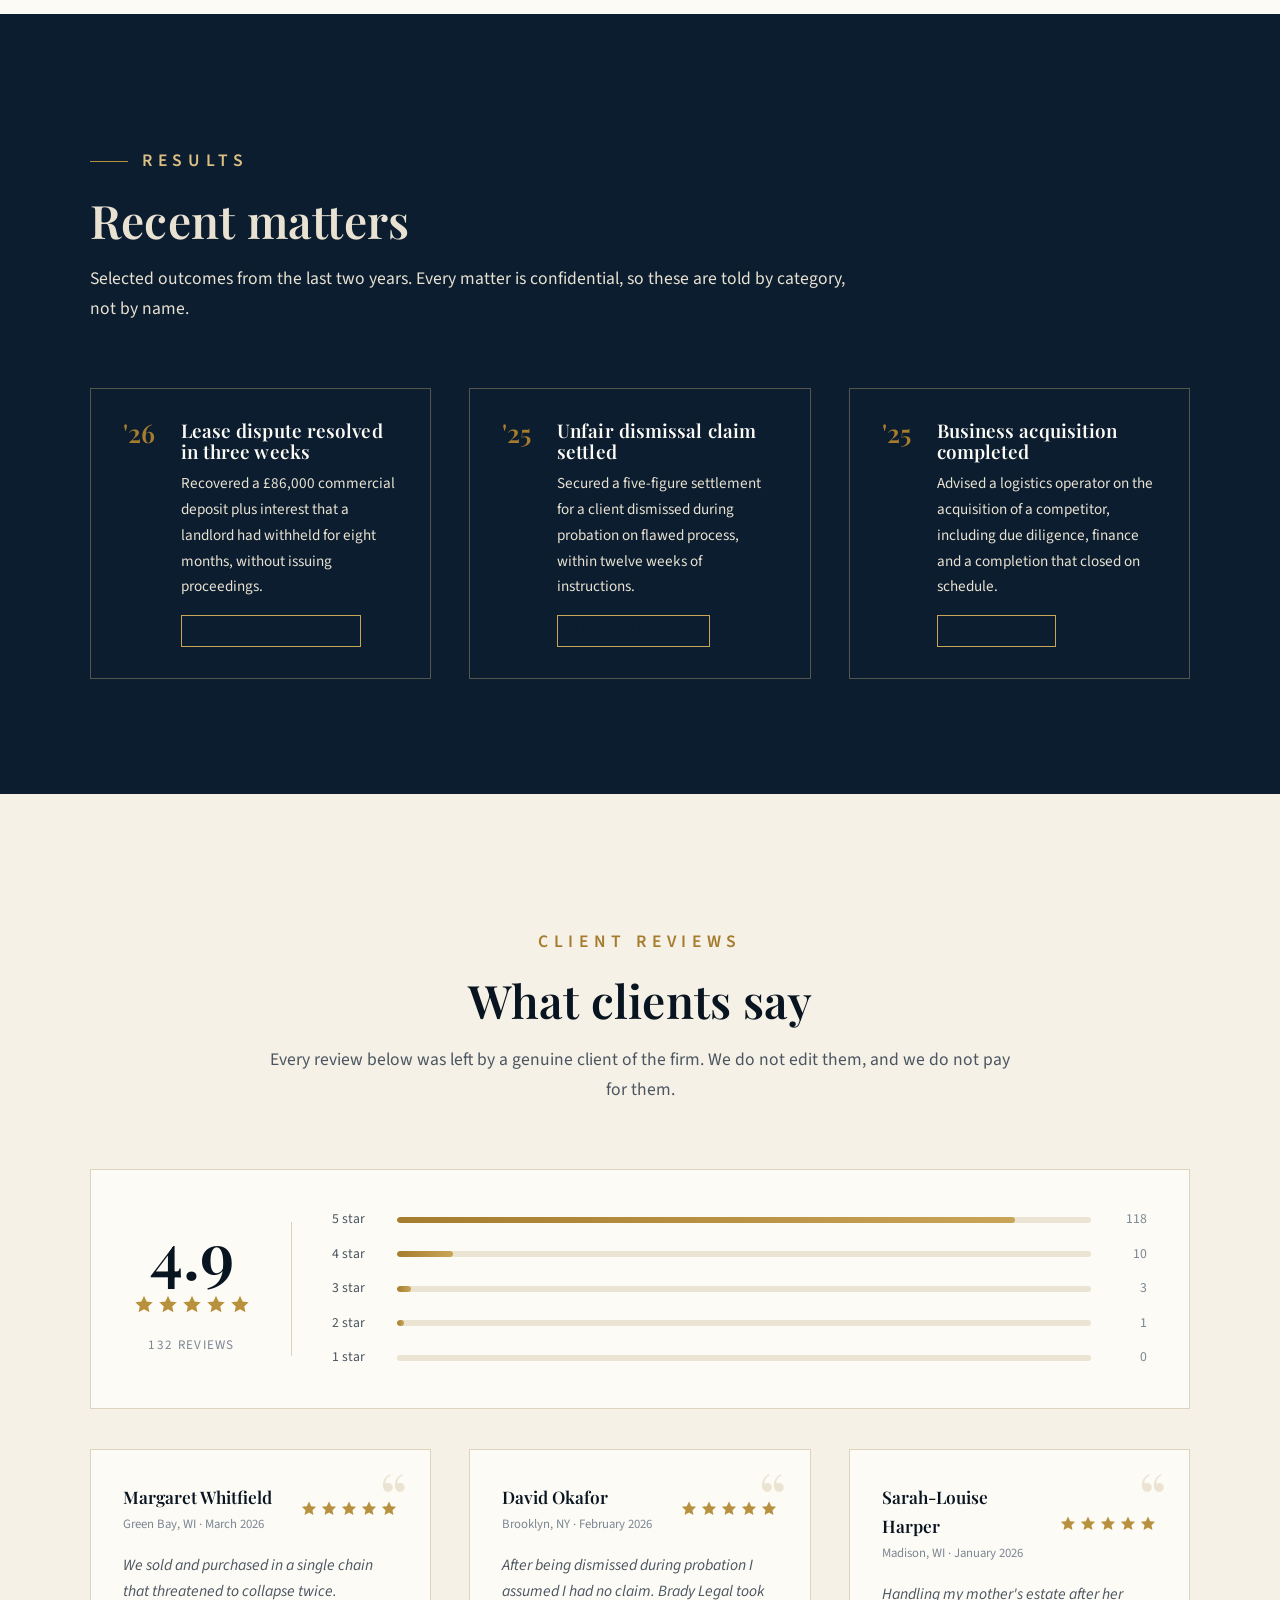
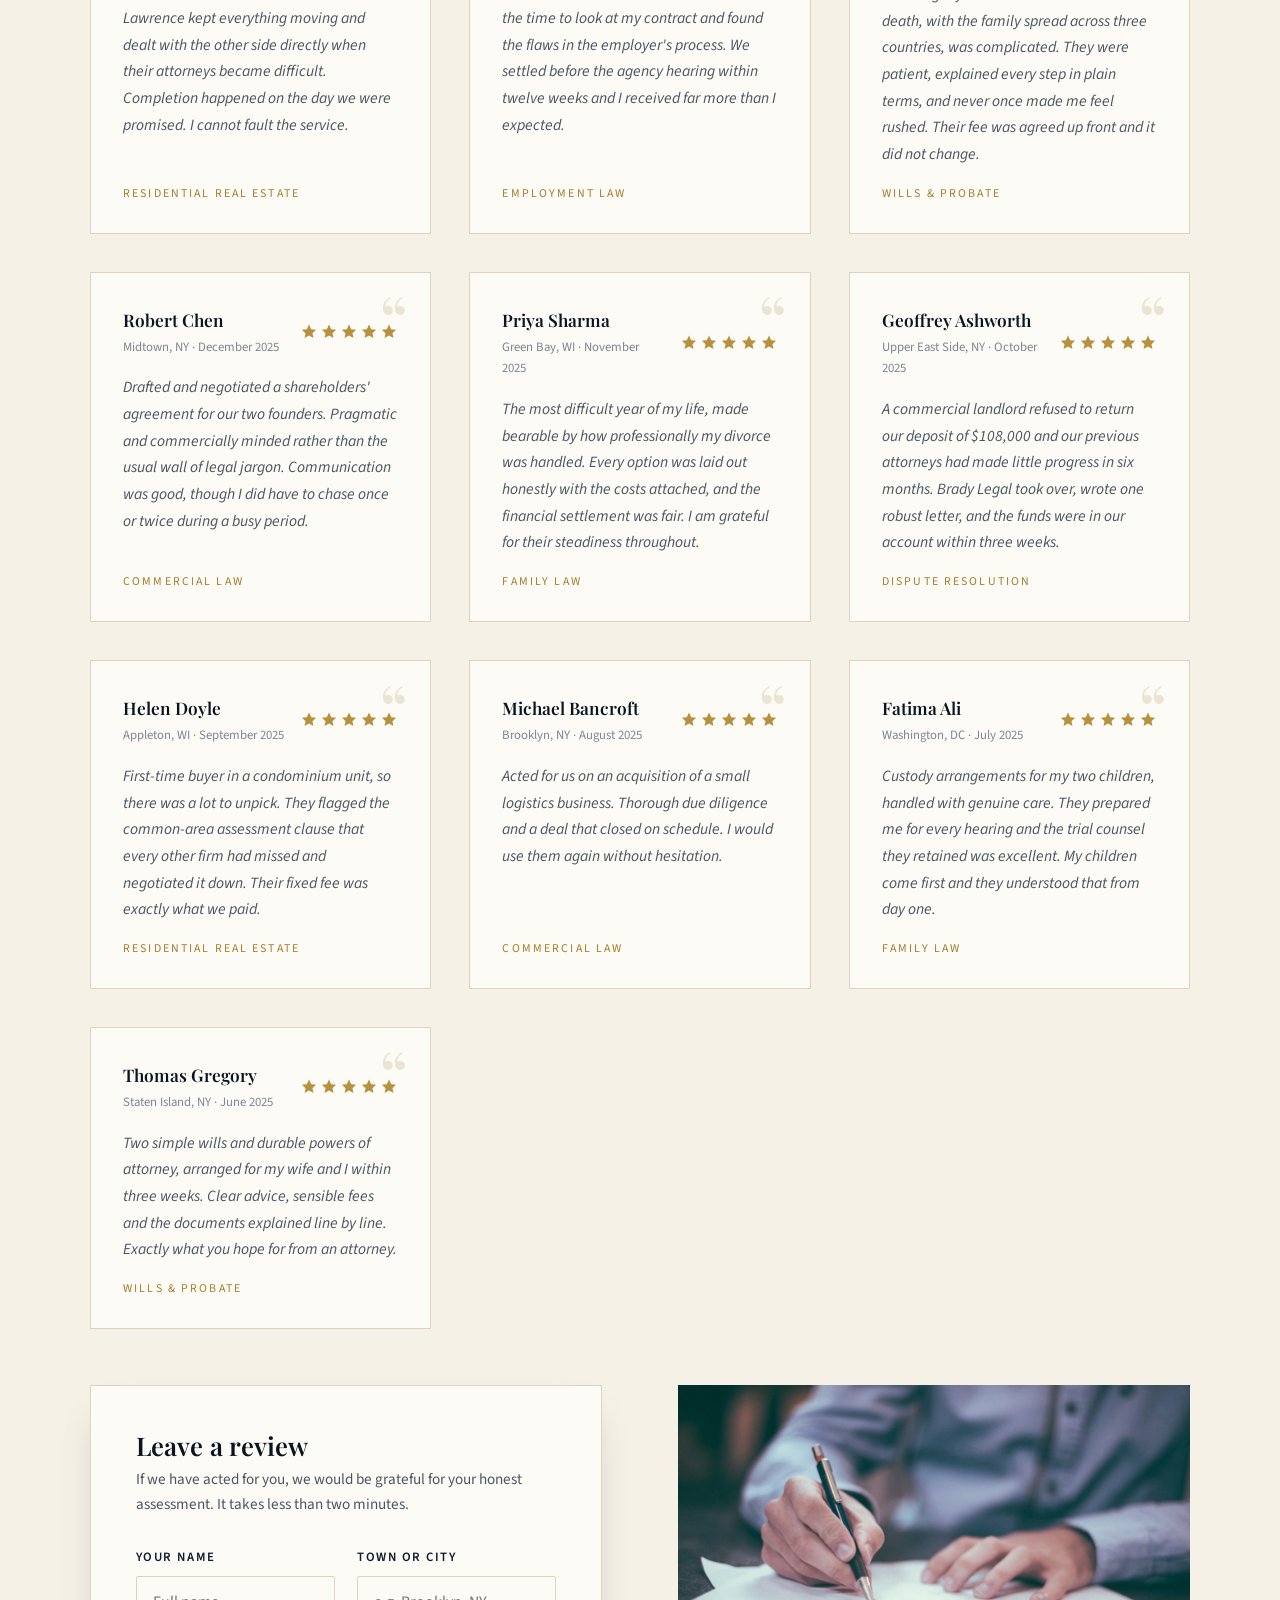
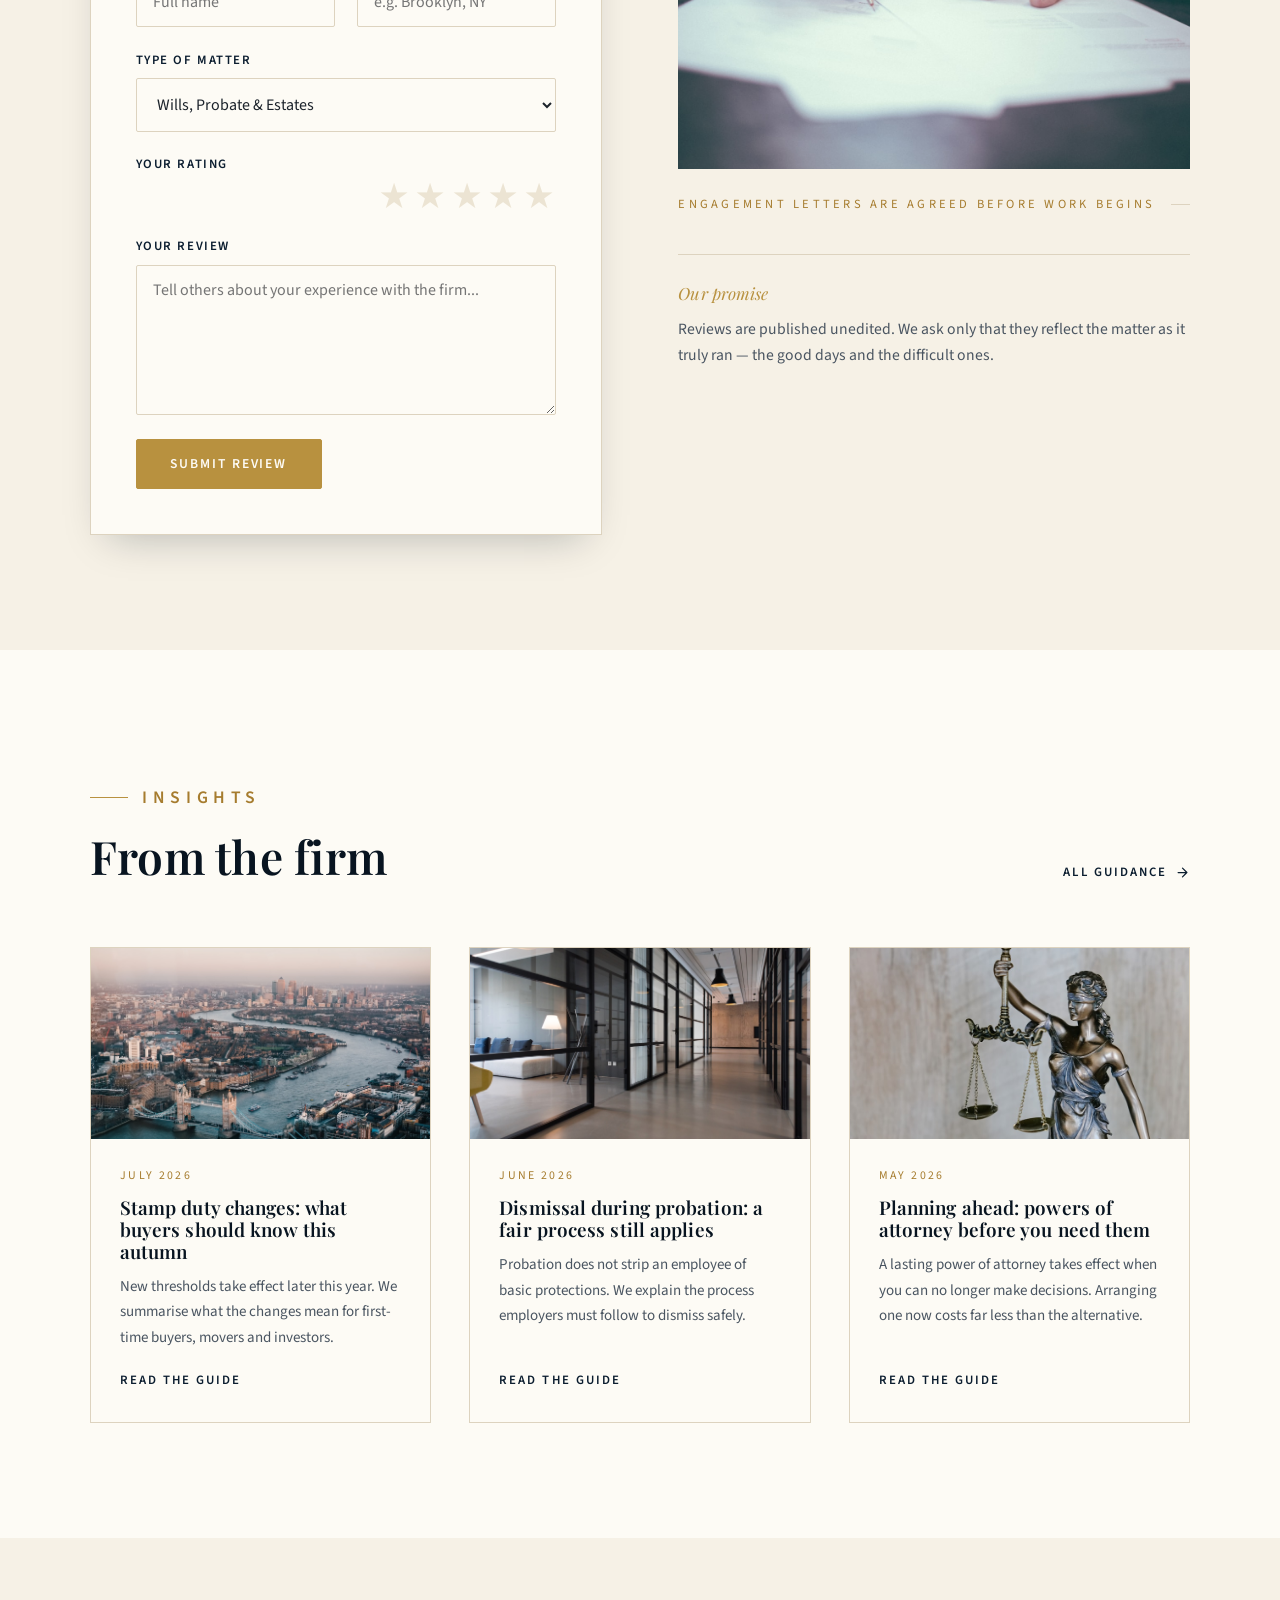
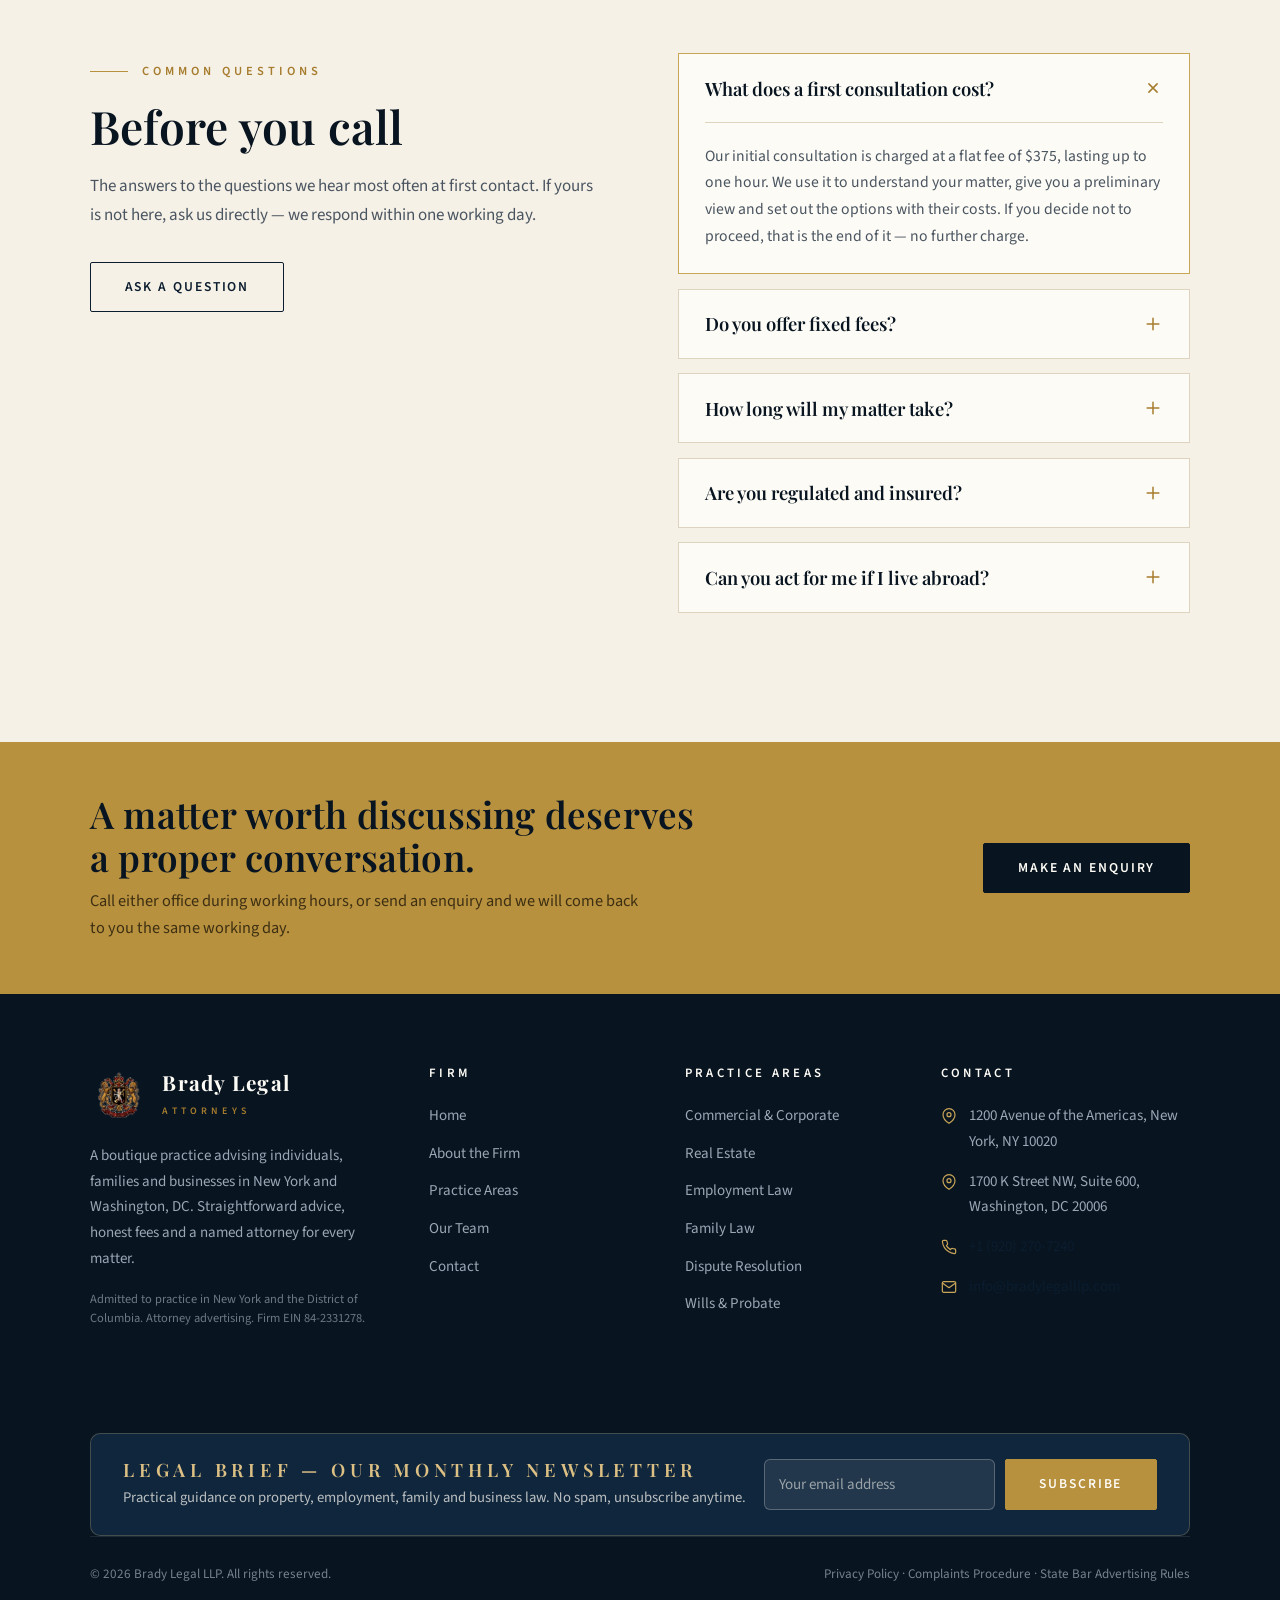
==== commit 0fa566fe: "Rename managing partner to Lawrence T. Neher and swap his portrait - Jonathan Arron Little -> Lawren" ====
--- a/index.html
+++ b/index.html
@@ -13,7 +13,7 @@
   </script>
   <meta name="viewport" content="width=device-width, initial-scale=1.0">
   <title>Brady Legal LLP | New York &amp; Washington, DC Law Firm</title>
-  <meta name="description" content="Brady Legal LLP is a boutique law firm in New York and Washington, DC led by Jonathan Arron Little. Commercial law, real estate, employment, family law, dispute resolution and probate.">
+  <meta name="description" content="Brady Legal LLP is a boutique law firm in New York and Washington, DC led by Lawrence T. Neher. Commercial law, real estate, employment, family law, dispute resolution and probate.">
   <link rel="preconnect" href="https://fonts.googleapis.com">
   <link rel="preconnect" href="https://fonts.gstatic.com" crossorigin>
   <link href="https://fonts.googleapis.com/css2?family=Playfair+Display:ital,wght@0,400;0,500;0,600;0,700;1,400;1,500&family=Source+Sans+3:wght@300;400;600&display=swap" rel="stylesheet">
@@ -89,7 +89,7 @@
         <div class="hero__inner">
           <p class="eyebrow">Attorneys &middot; New York &amp; Washington, DC</p>
           <h1>Serious legal counsel, handled with care.</h1>
-          <p class="hero__lede">Brady Legal is a boutique firm advising individuals, families and businesses across New York, Washington, DC and beyond. Led by Jonathan Arron Little, we combine rigorous legal thinking with communication that makes sense.</p>
+          <p class="hero__lede">Brady Legal is a boutique firm advising individuals, families and businesses across New York, Washington, DC and beyond. Led by Lawrence T. Neher, we combine rigorous legal thinking with communication that makes sense.</p>
           <div class="hero__actions">
             <a class="btn btn--gold" href="contact.html">Arrange a Consultation</a>
             <a class="btn btn--ghost" href="practice.html">Explore Practice Areas</a>
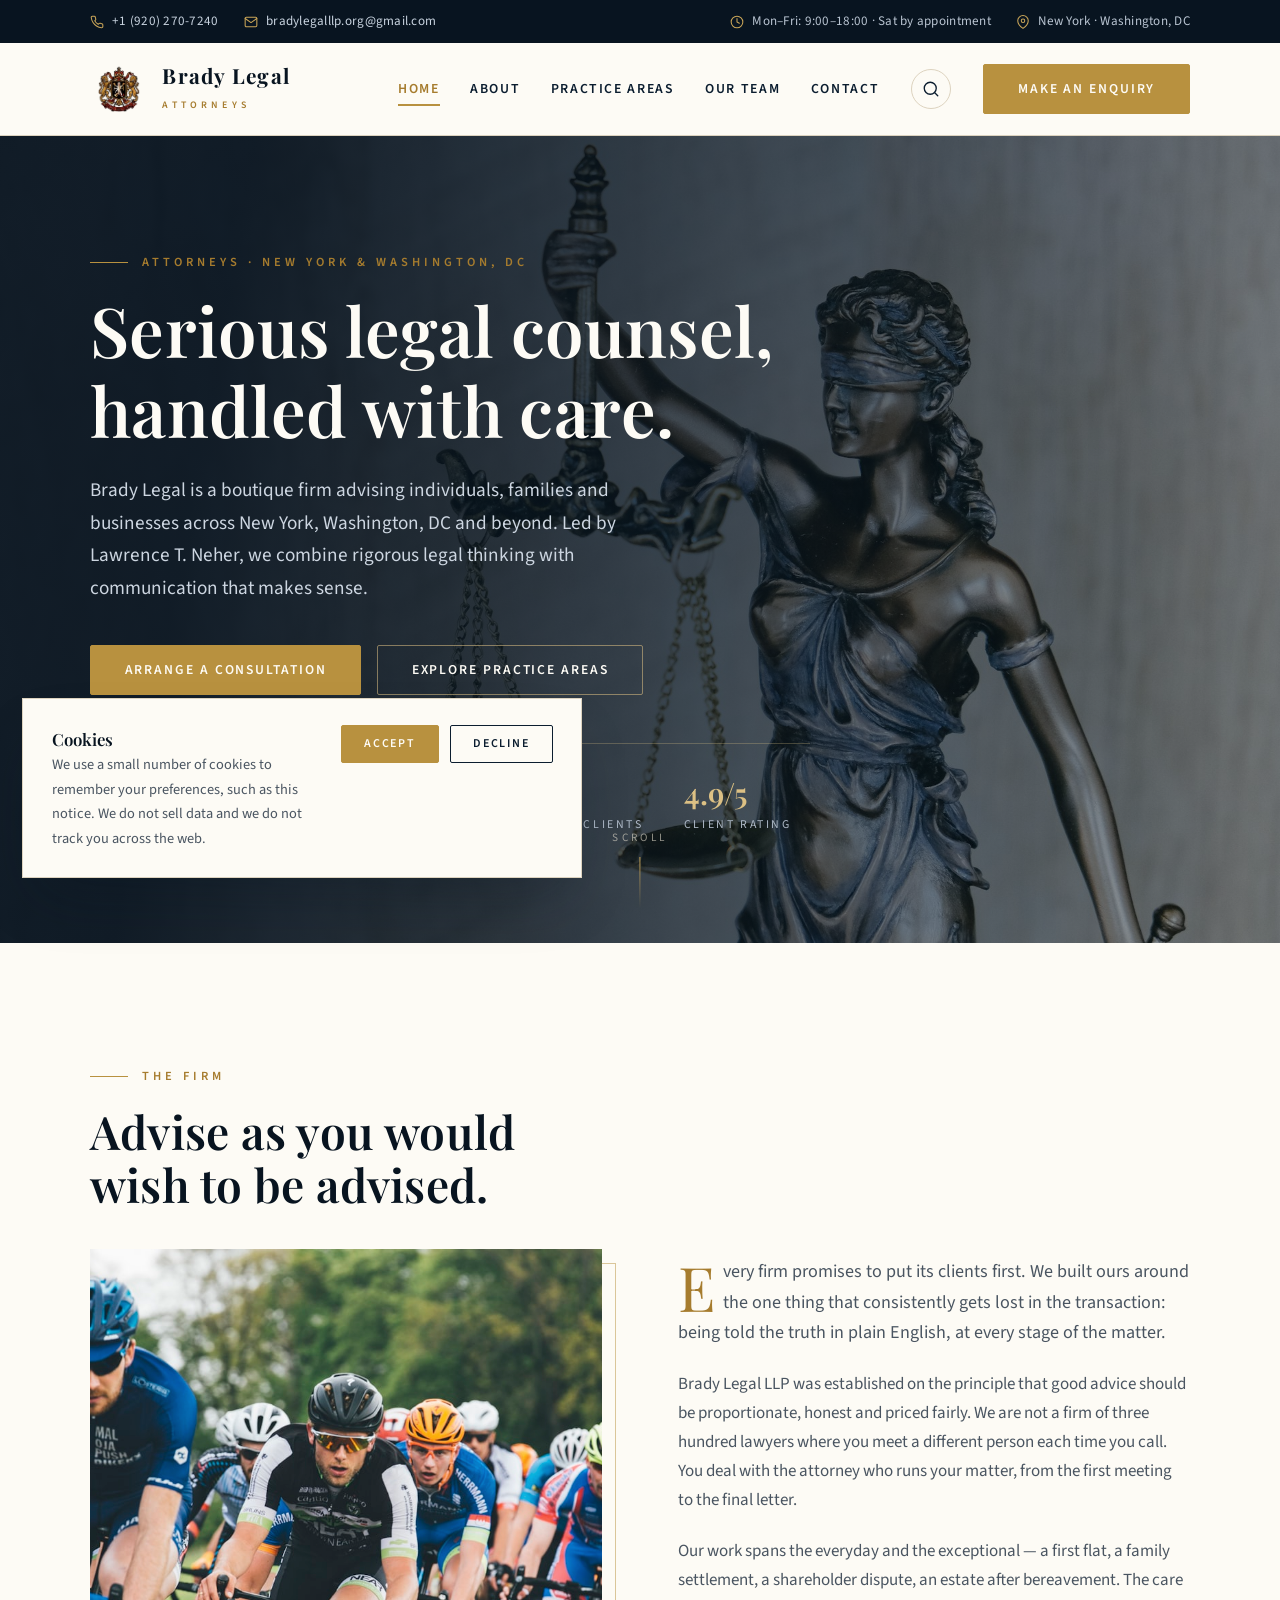
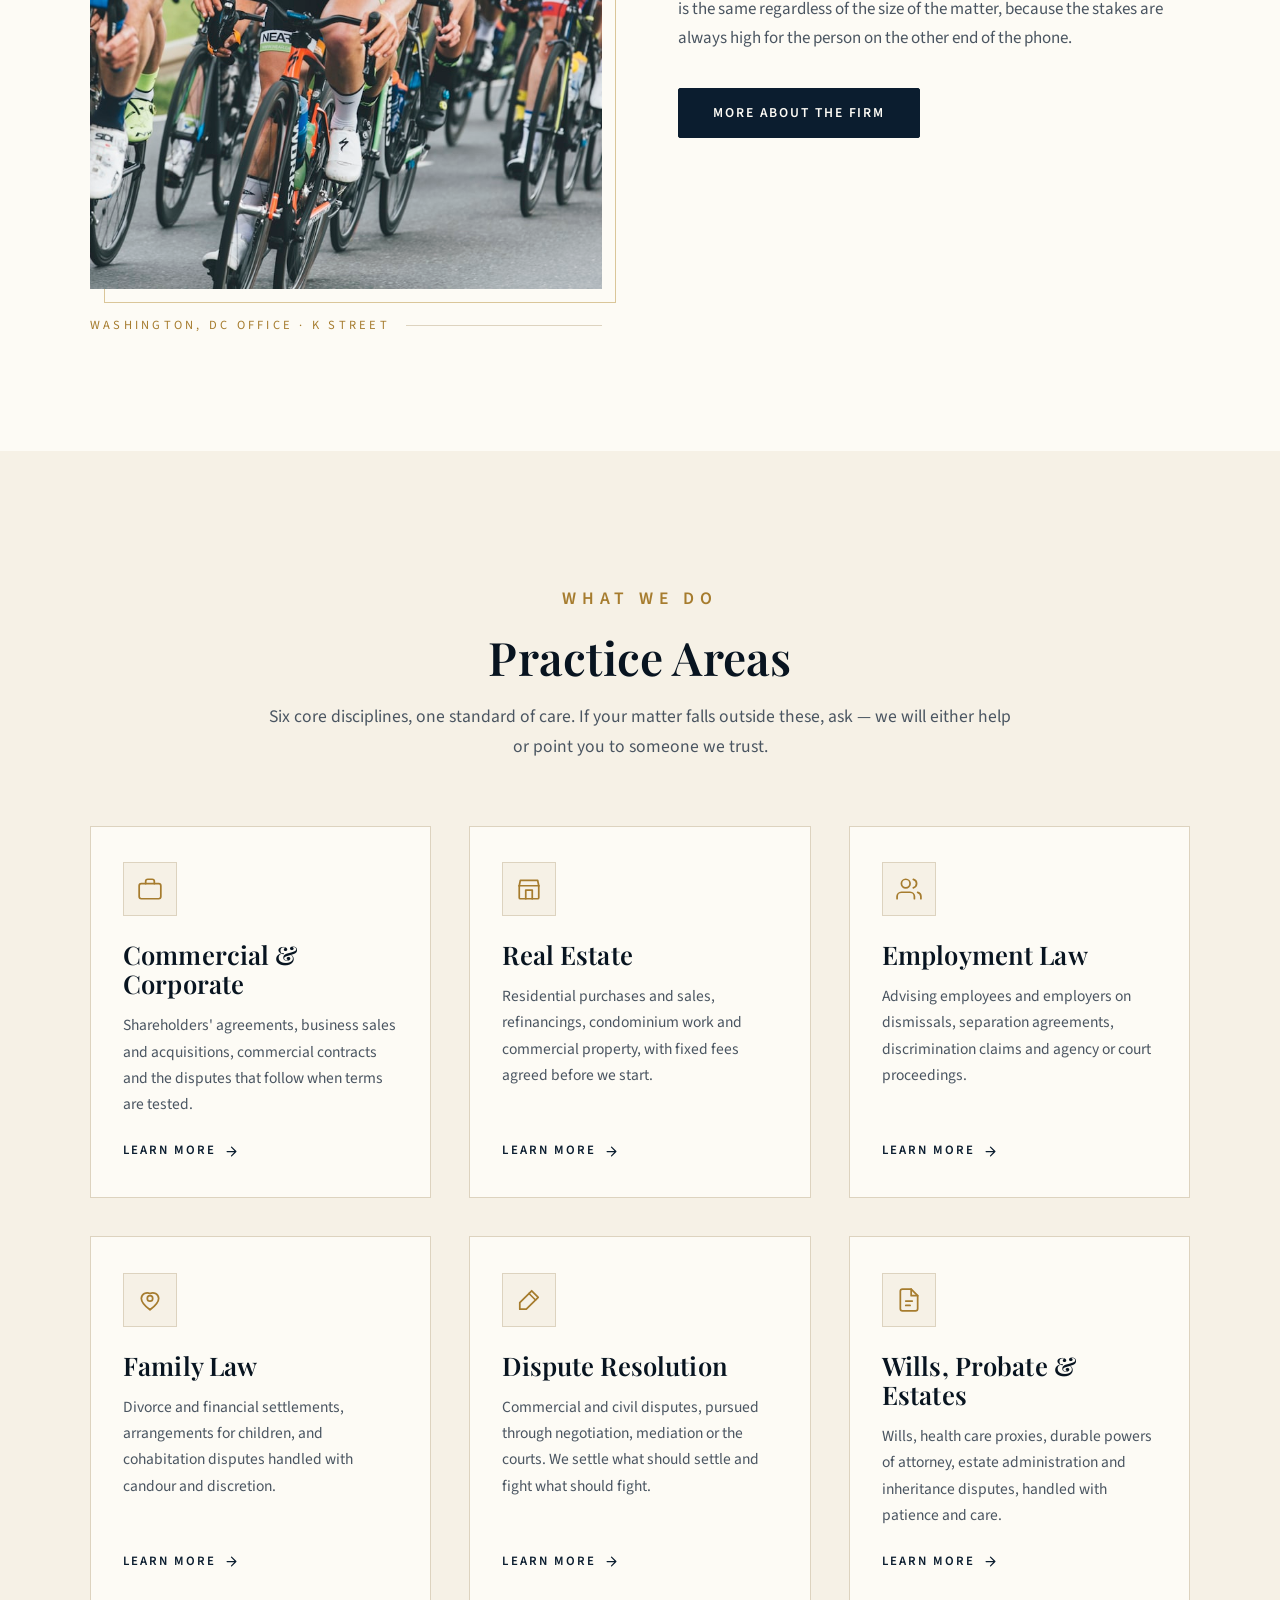
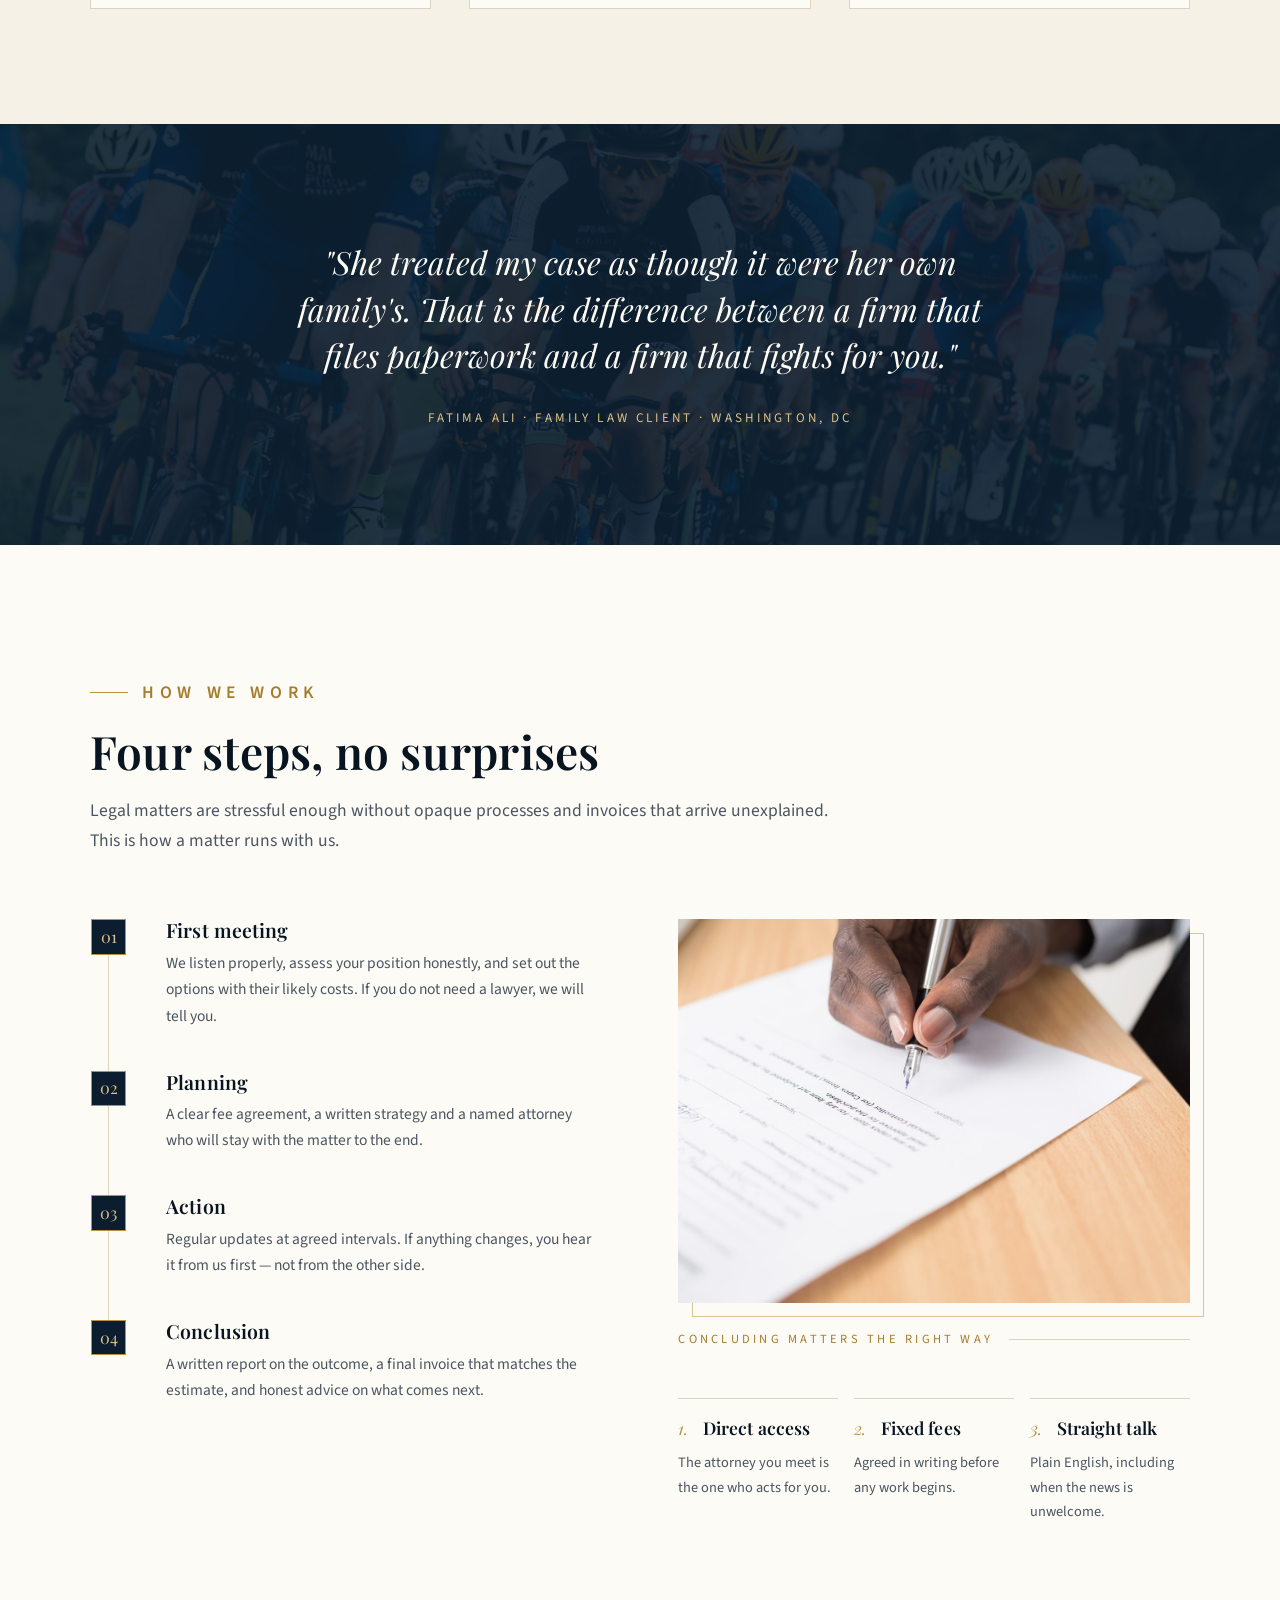
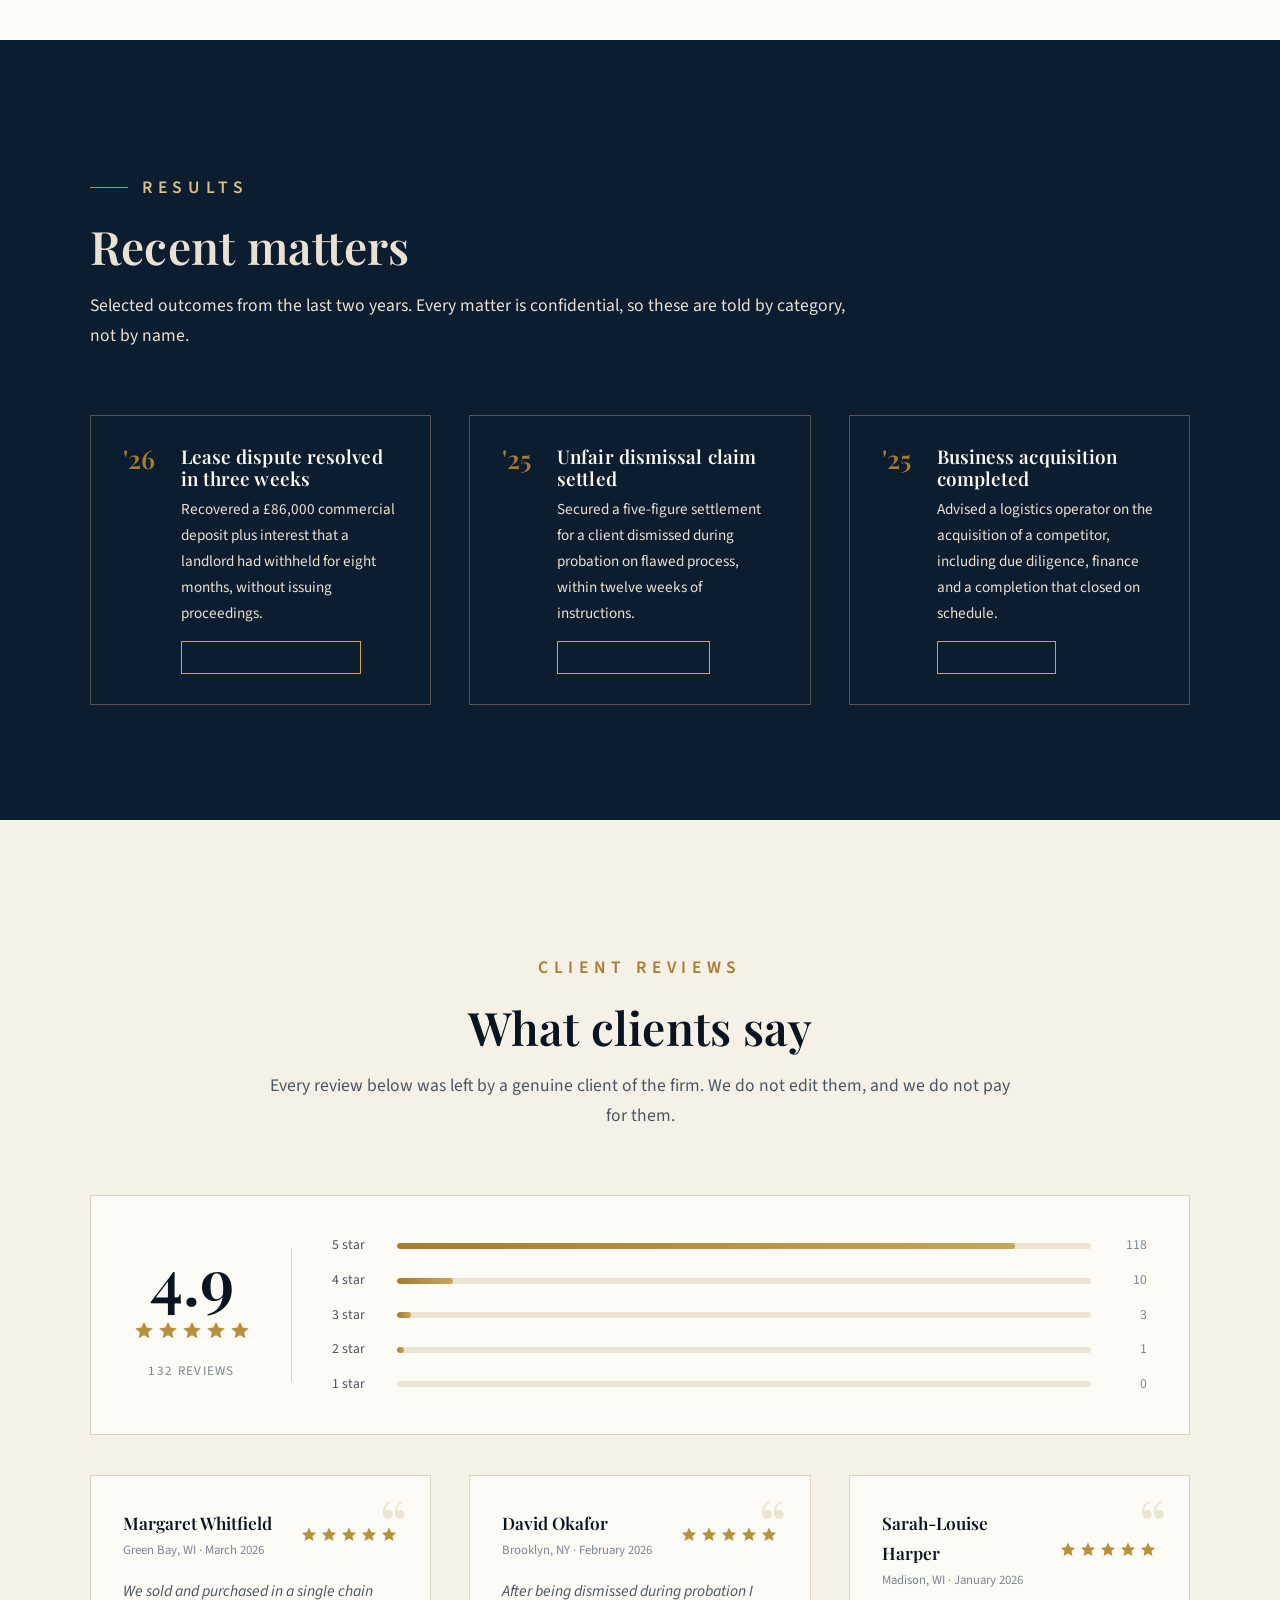
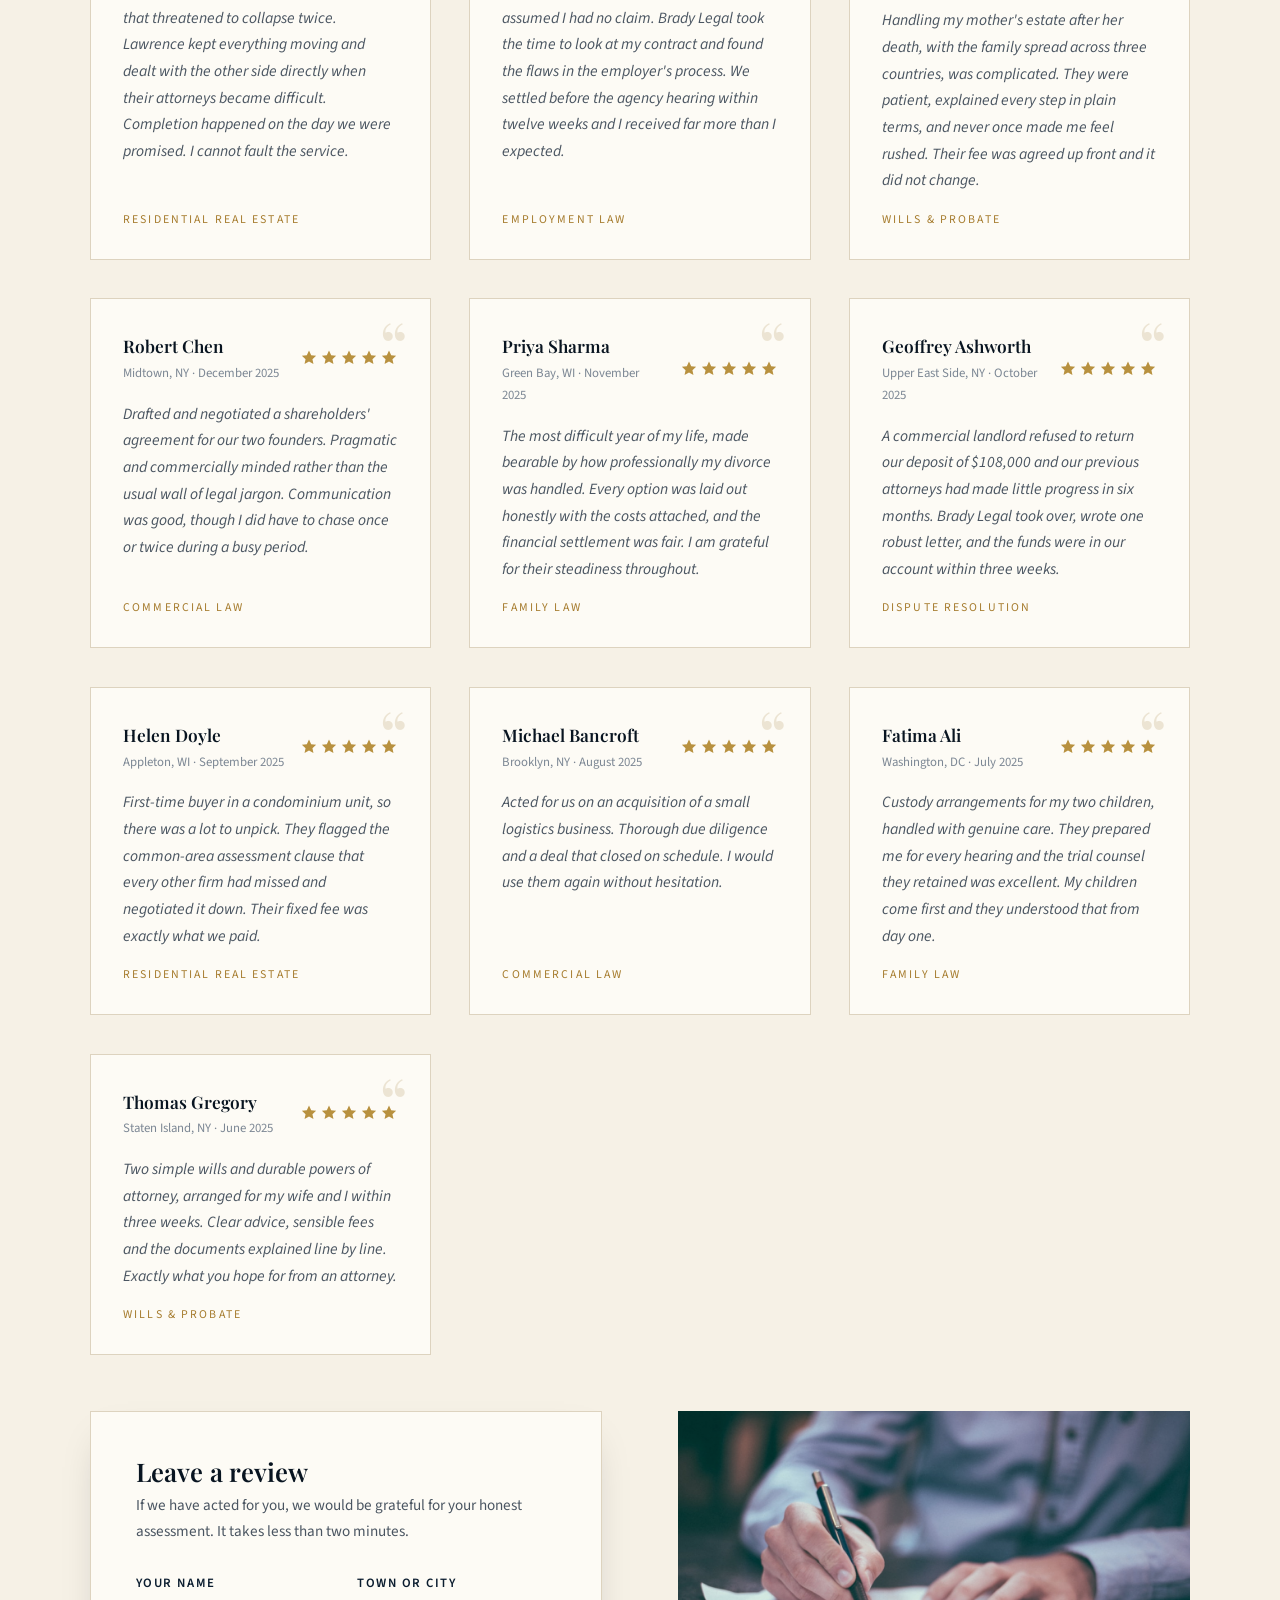
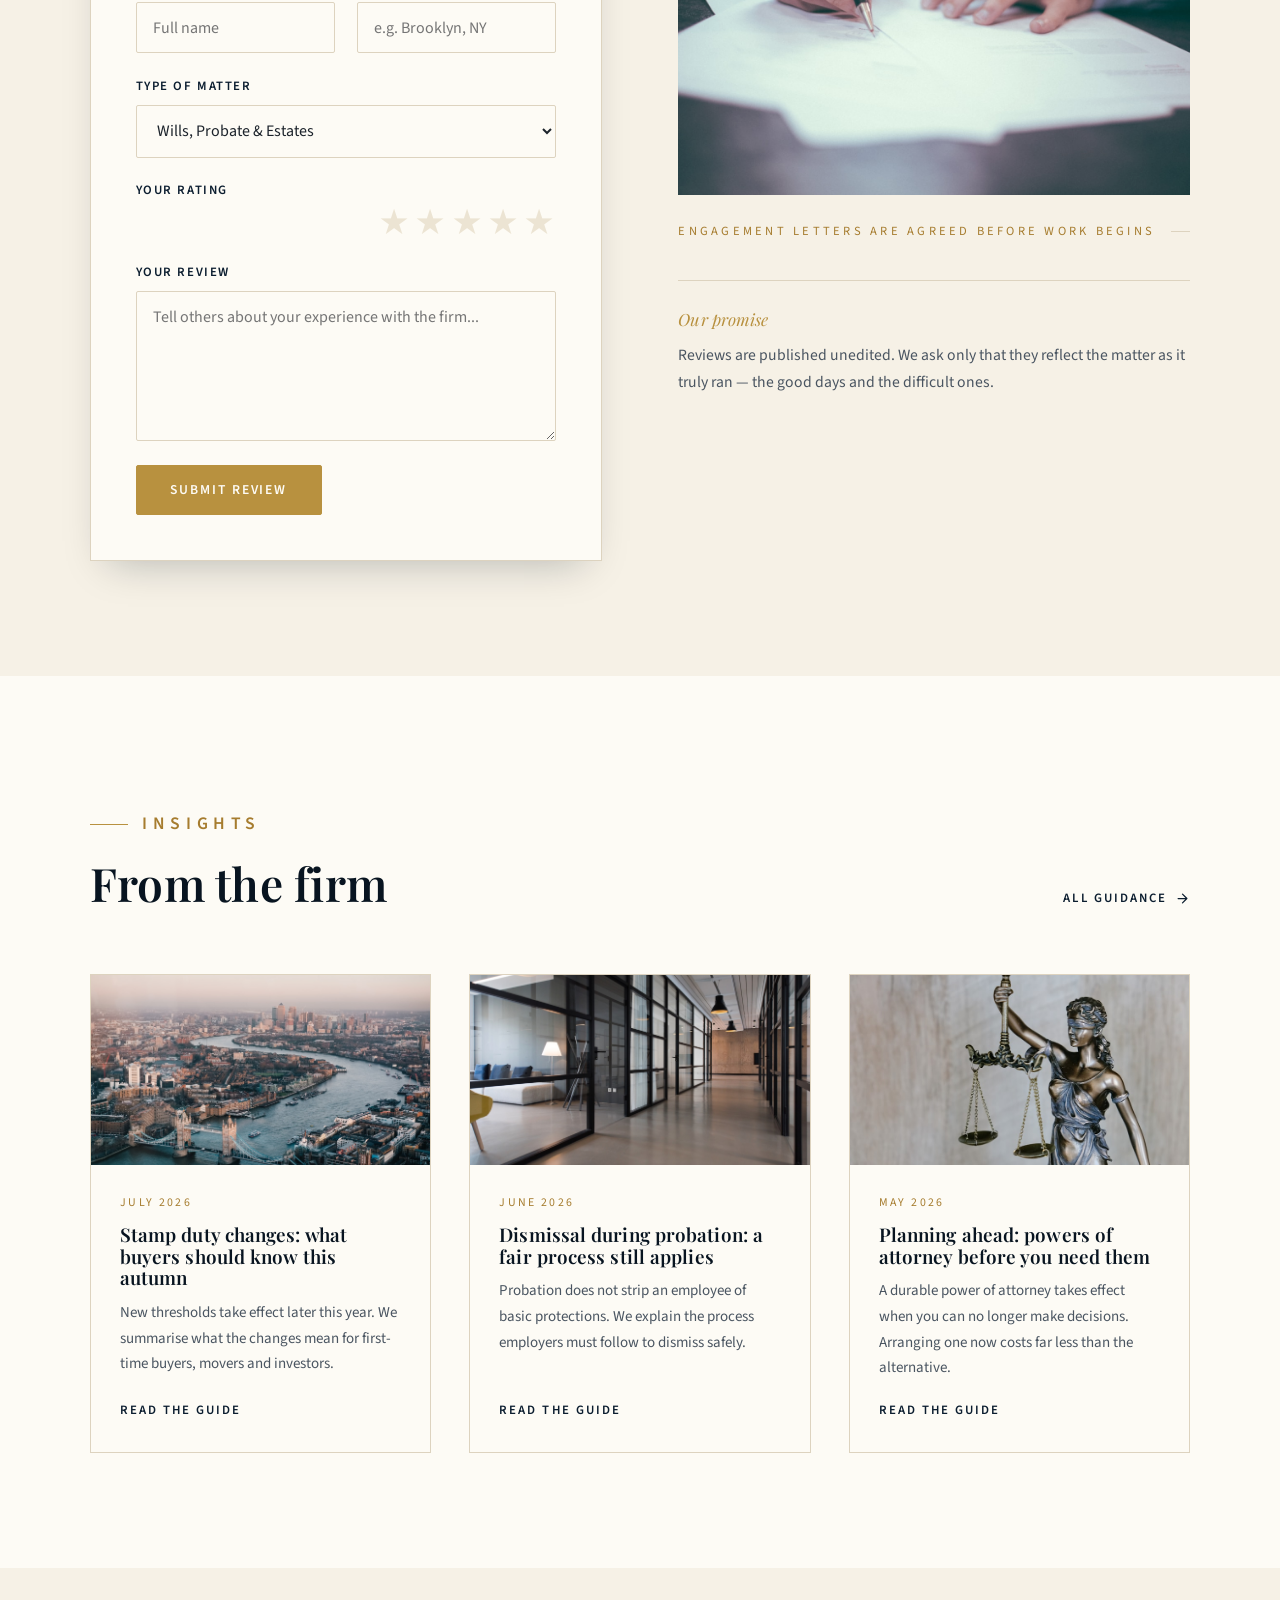
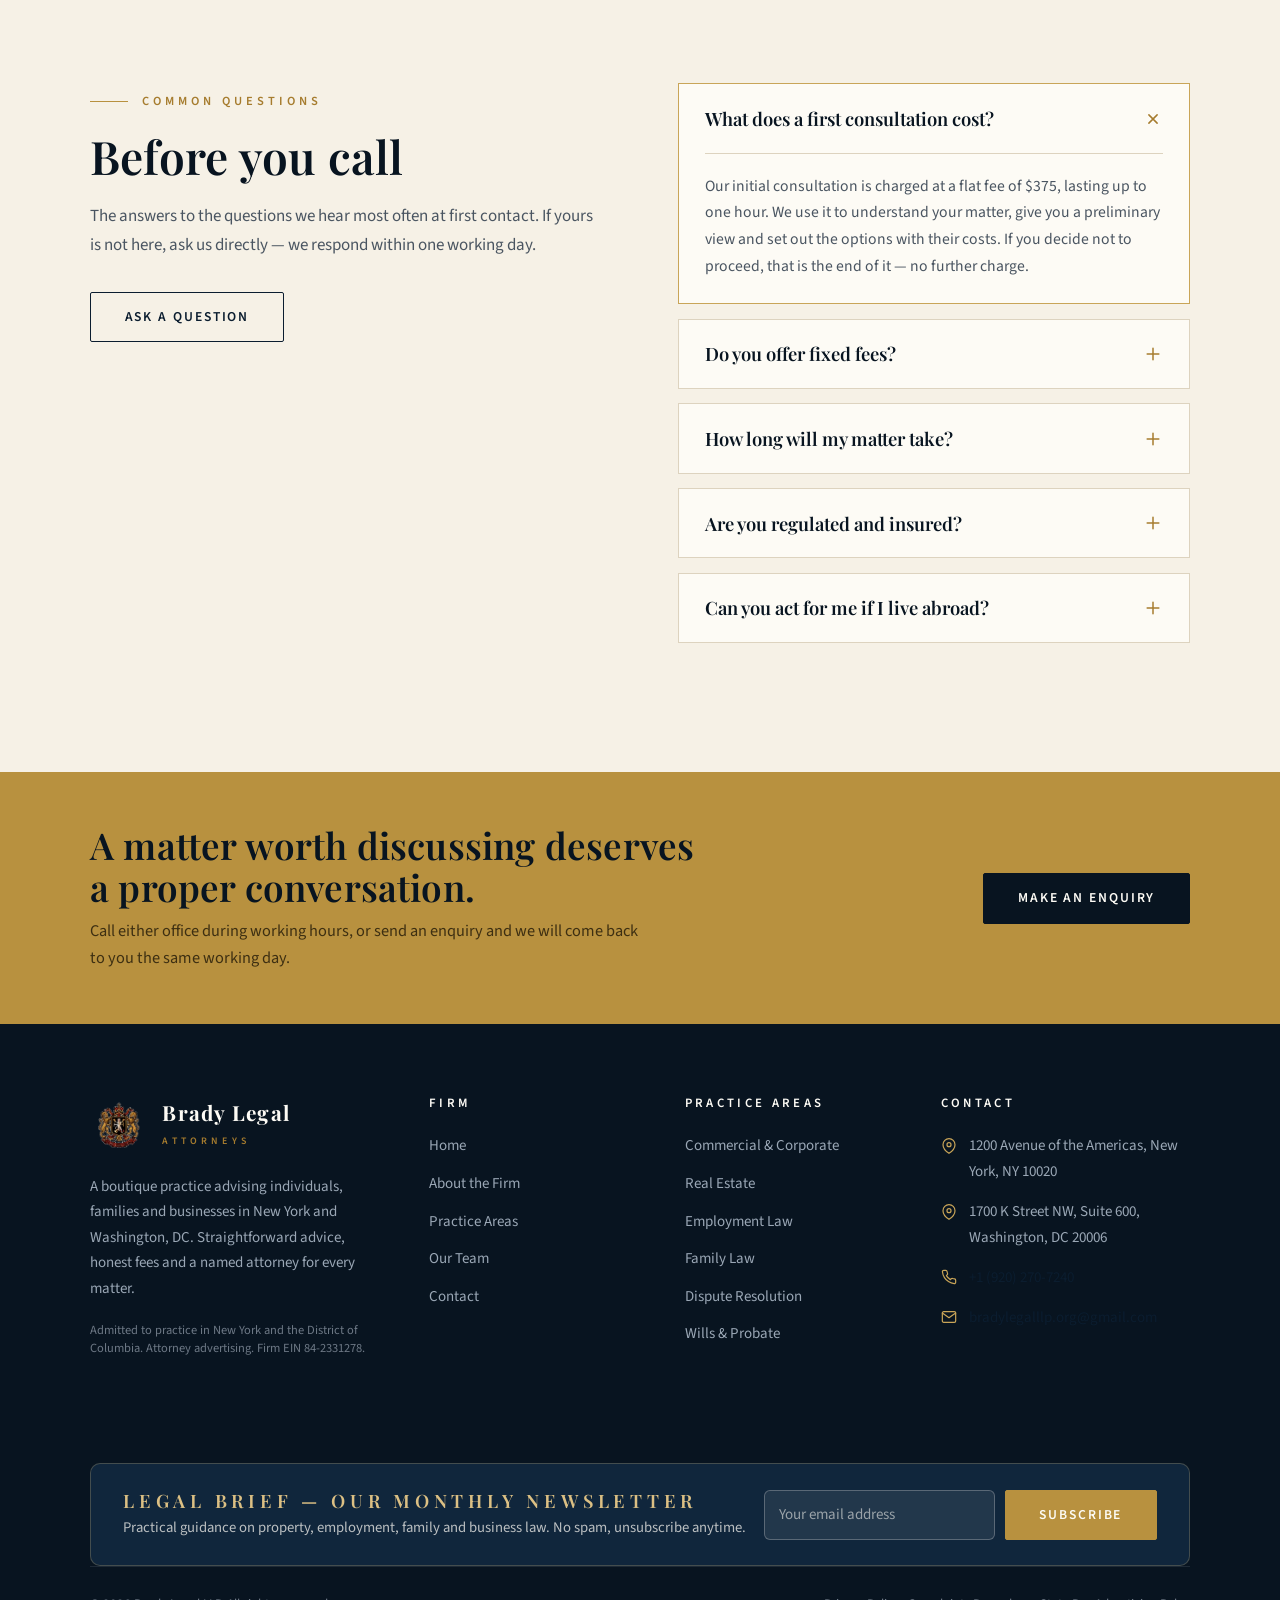
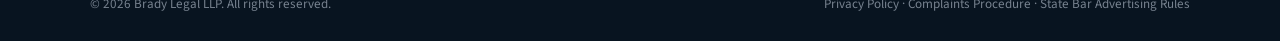
==== commit 208aac6f: "Set real firm email and remove partner's direct address - Firm email is now bradylegalllp.org@gmail." ====
--- a/index.html
+++ b/index.html
@@ -32,7 +32,7 @@
         </span>
         <span class="topbar__item hide-sm">
           <svg viewBox="0 0 24 24" fill="none" stroke-width="1.8" stroke-linecap="round" stroke-linejoin="round"><path d="M4 4h16c1.1 0 2 .9 2 2v12c0 1.1-.9 2-2 2H4c-1.1 0-2-.9-2-2V6c0-1.1.9-2 2-2z"/><polyline points="22,6 12,13 2,6"/></svg>
-          <a href="mailto:info@bradylegalllp.com">info@bradylegalllp.com</a>
+          <a href="mailto:bradylegalllp.org@gmail.com">bradylegalllp.org@gmail.com</a>
         </span>
       </div>
       <div class="topbar__right">
@@ -167,7 +167,7 @@
               <svg viewBox="0 0 24 24" fill="none" stroke="currentColor" stroke-width="1.6" stroke-linecap="round" stroke-linejoin="round"><path d="M17 21v-2a4 4 0 0 0-4-4H5a4 4 0 0 0-4 4v2"/><circle cx="9" cy="7" r="4"/><path d="M23 21v-2a4 4 0 0 0-3-3.87"/><path d="M16 3.13a4 4 0 0 1 0 7.75"/></svg>
             </span>
             <h3>Employment Law</h3>
-            <p>Advising employees and employers on dismissals, settlement agreements, discrimination claims and tribunal proceedings.</p>
+            <p>Advising employees and employers on dismissals, separation agreements, discrimination claims and agency or court proceedings.</p>
             <a class="practice-card__more" href="practice.html#employment">Learn more <svg viewBox="0 0 24 24" fill="none" stroke="currentColor" stroke-width="2" stroke-linecap="round" stroke-linejoin="round"><path d="M5 12h14M12 5l7 7-7 7"/></svg></a>
           </article>
           <article class="practice-card reveal">
@@ -191,7 +191,7 @@
               <svg viewBox="0 0 24 24" fill="none" stroke="currentColor" stroke-width="1.6" stroke-linecap="round" stroke-linejoin="round"><path d="M14 2H6a2 2 0 0 0-2 2v16a2 2 0 0 0 2 2h12a2 2 0 0 0 2-2V8z"/><path d="M14 2v6h6"/><path d="M9 13h6M9 17h4"/></svg>
             </span>
             <h3>Wills, Probate &amp; Estates</h3>
-            <p>Wills, lasting powers of attorney, estate administration and inheritance disputes, handled with patience and care.</p>
+            <p>Wills, health care proxies, durable powers of attorney, estate administration and inheritance disputes, handled with patience and care.</p>
             <a class="practice-card__more" href="practice.html#wills">Learn more <svg viewBox="0 0 24 24" fill="none" stroke="currentColor" stroke-width="2" stroke-linecap="round" stroke-linejoin="round"><path d="M5 12h14M12 5l7 7-7 7"/></svg></a>
           </article>
         </div>
@@ -452,7 +452,7 @@
             <div class="news-card__body">
               <span class="news-card__date">May 2026</span>
               <h3>Planning ahead: powers of attorney before you need them</h3>
-              <p>A lasting power of attorney takes effect when you can no longer make decisions. Arranging one now costs far less than the alternative.</p>
+              <p>A durable power of attorney takes effect when you can no longer make decisions. Arranging one now costs far less than the alternative.</p>
               <a class="news-card__more" href="practice.html#wills">Read the guide</a>
             </div>
           </article>
@@ -497,7 +497,7 @@
           <div class="faq-item">
             <button class="faq-item__q" type="button">Can you act for me if I live abroad?<svg viewBox="0 0 24 24" fill="none" stroke="currentColor" stroke-width="1.8" stroke-linecap="round"><path d="M12 5v14M5 12h14"/></svg></button>
             <div class="faq-item__a">
-              <div class="faq-item__a-inner">For most matters, yes. We regularly act for clients living overseas, particularly on English property purchases and estate administration. Meetings can be held by video call, and we work to your timezone where practical.</div>
+              <div class="faq-item__a-inner">For most matters, yes. We regularly act for clients living overseas, particularly on cross-border property purchases and estate administration. Meetings can be held by video call, and we work to your timezone where practical.</div>
             </div>
           </div>
         </div>
@@ -572,7 +572,7 @@
             </li>
             <li>
               <svg viewBox="0 0 24 24" fill="none" stroke-width="1.8" stroke-linecap="round" stroke-linejoin="round"><path d="M4 4h16c1.1 0 2 .9 2 2v12c0 1.1-.9 2-2 2H4c-1.1 0-2-.9-2-2V6c0-1.1.9-2 2-2z"/><polyline points="22,6 12,13 2,6"/></svg>
-              <span><a href="mailto:info@bradylegalllp.com">info@bradylegalllp.com</a></span>
+              <span><a href="mailto:bradylegalllp.org@gmail.com">bradylegalllp.org@gmail.com</a></span>
             </li>
           </ul>
         </div>
